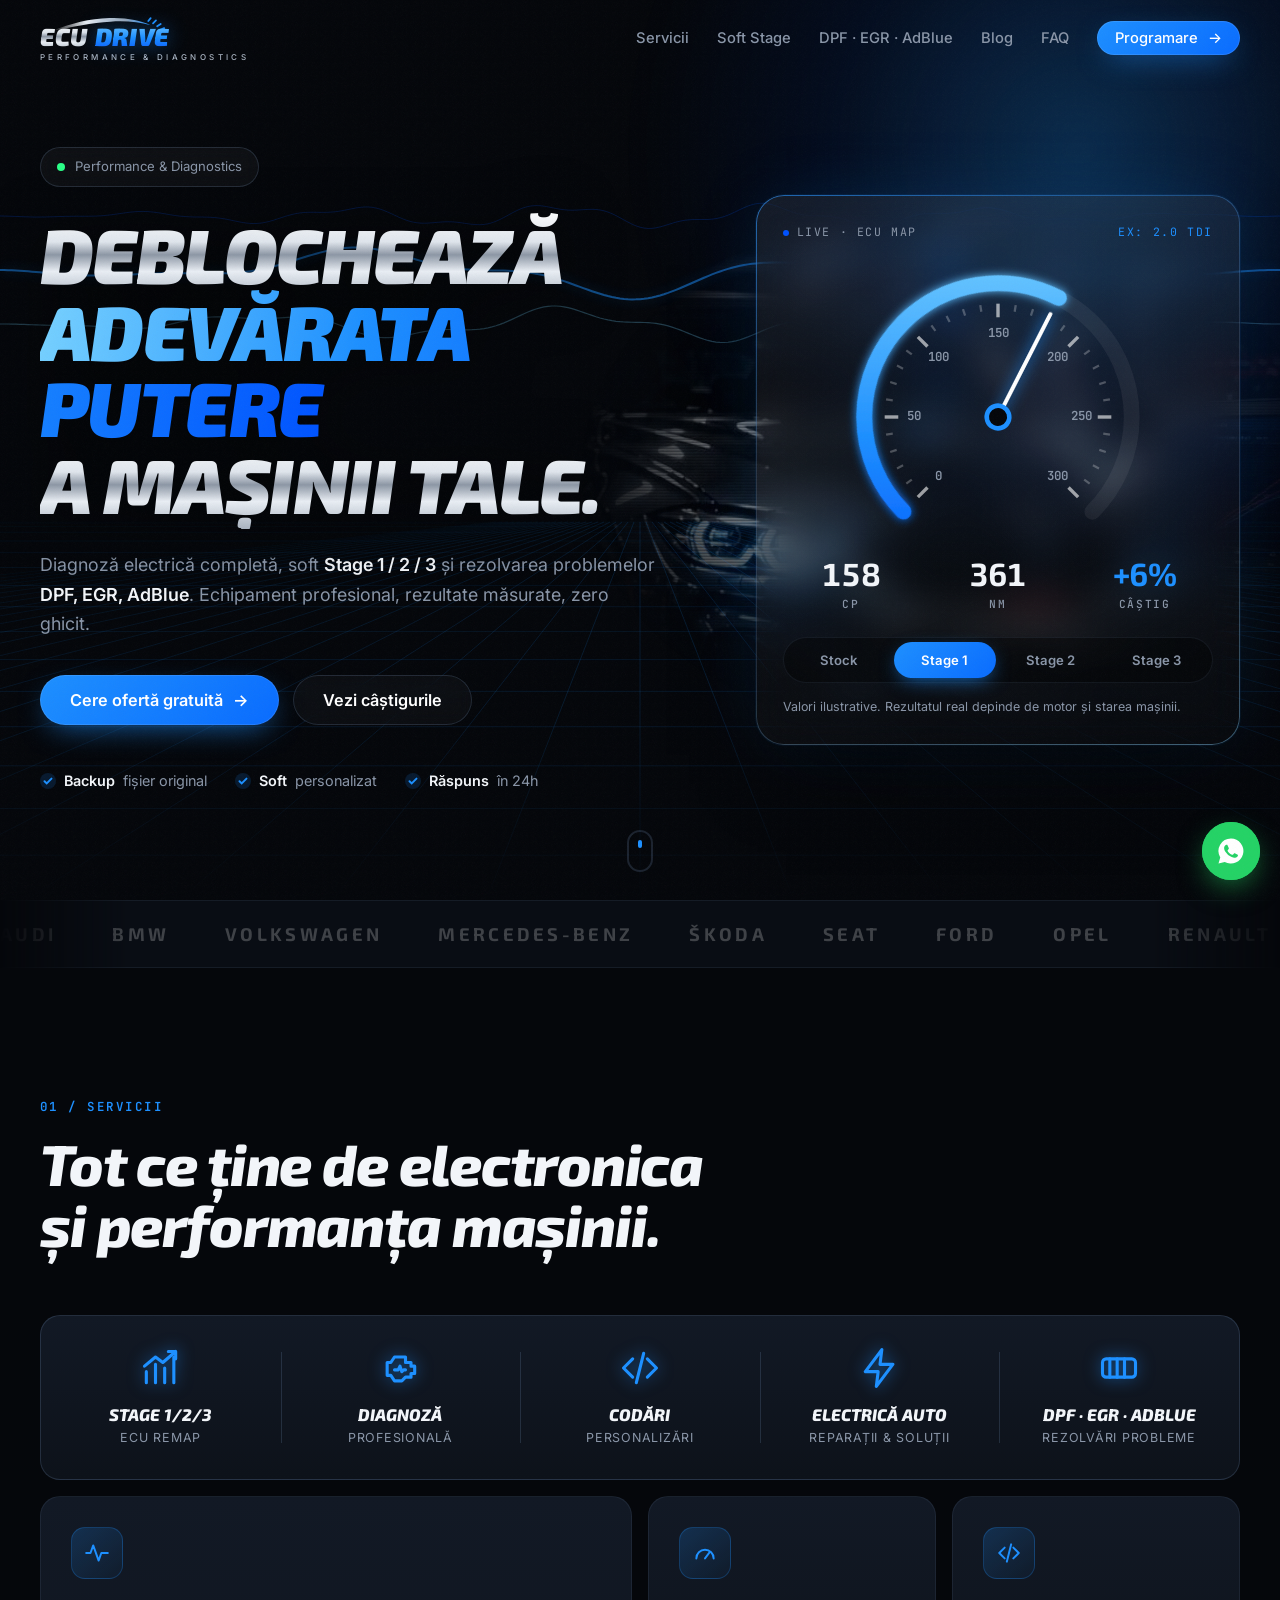
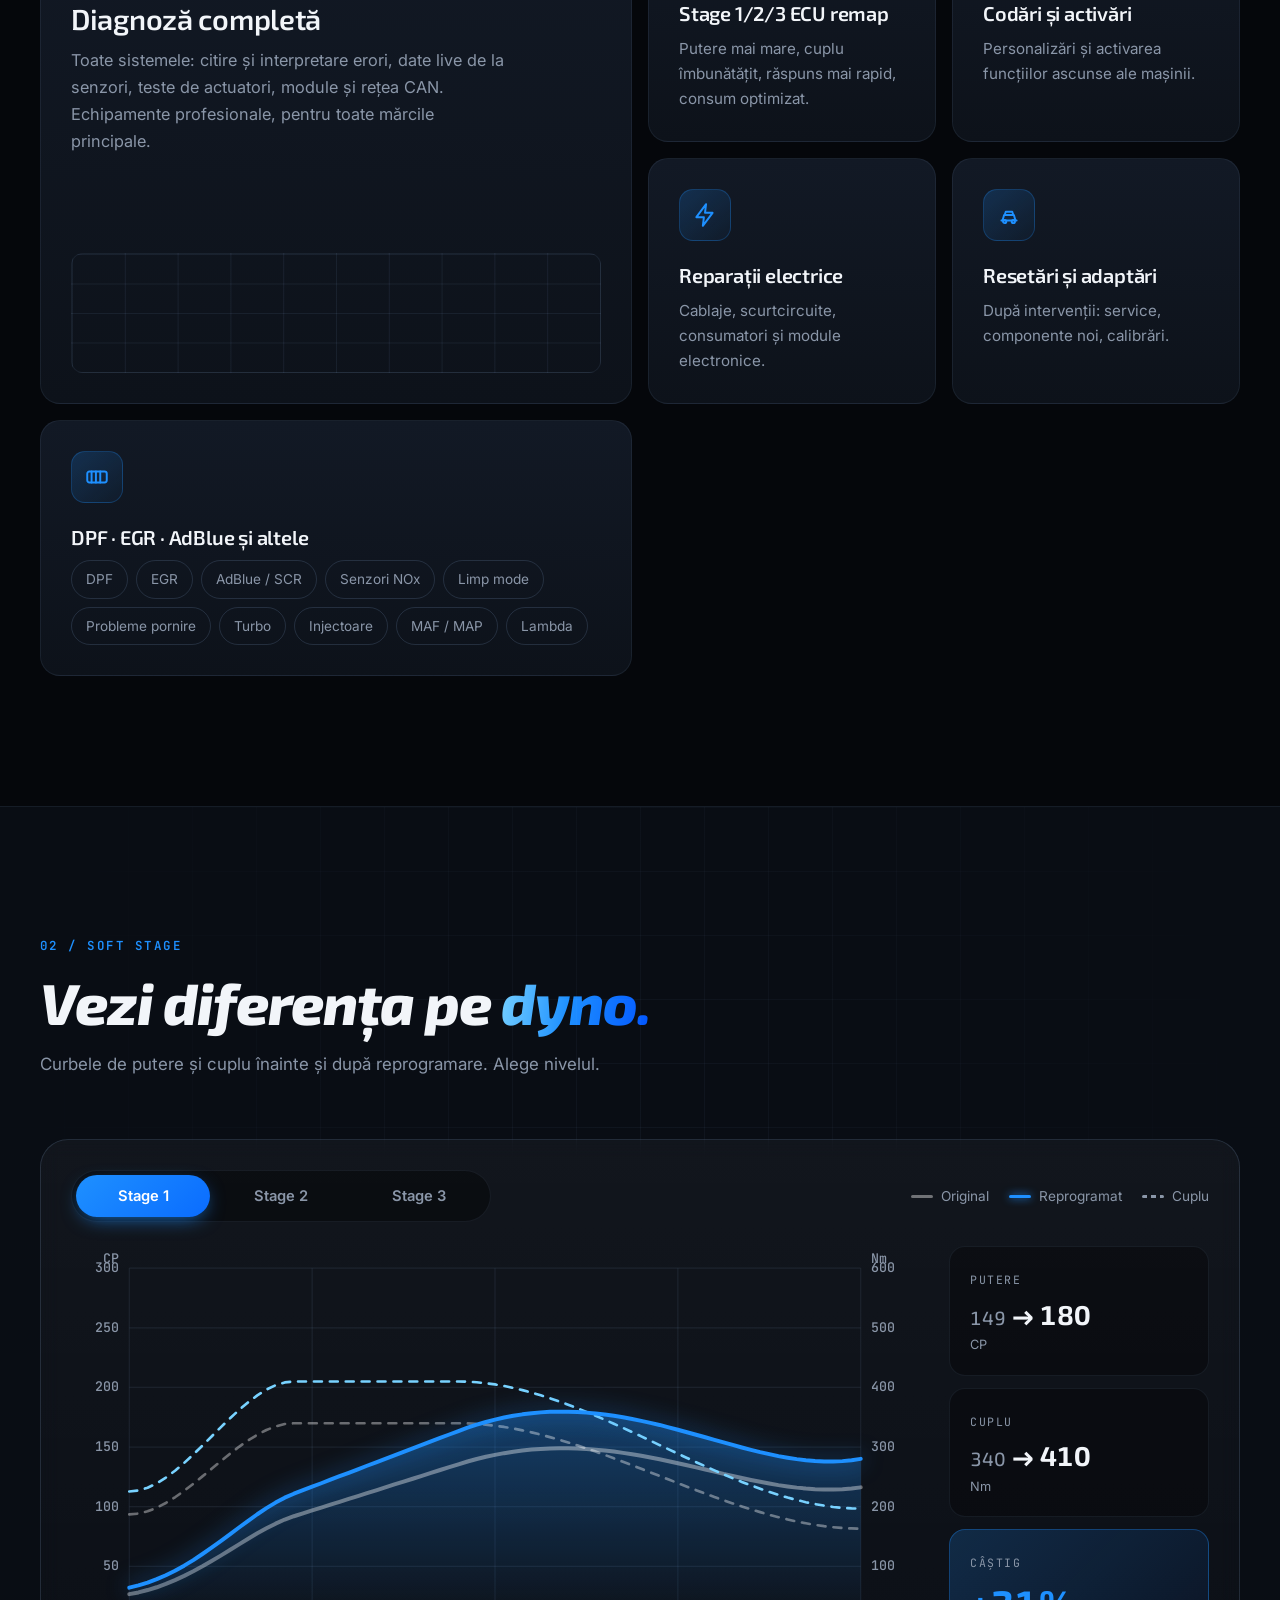
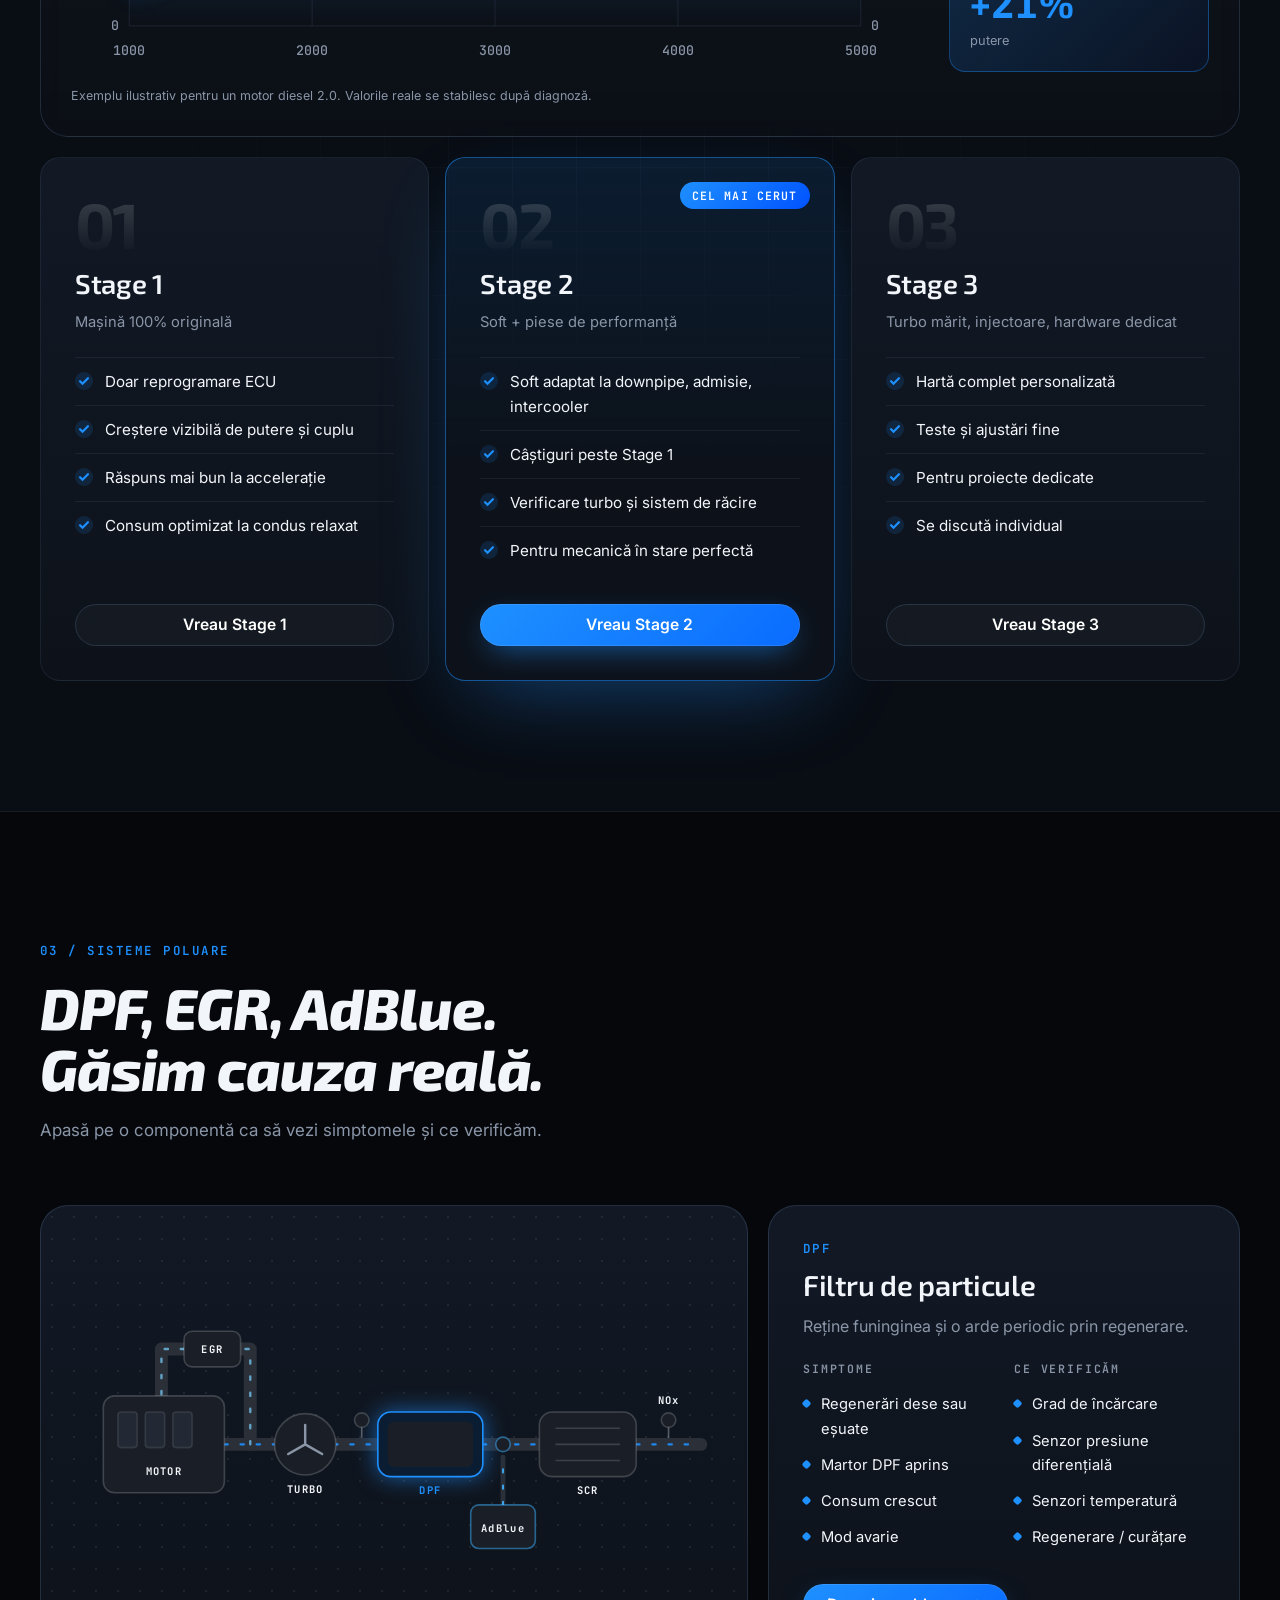
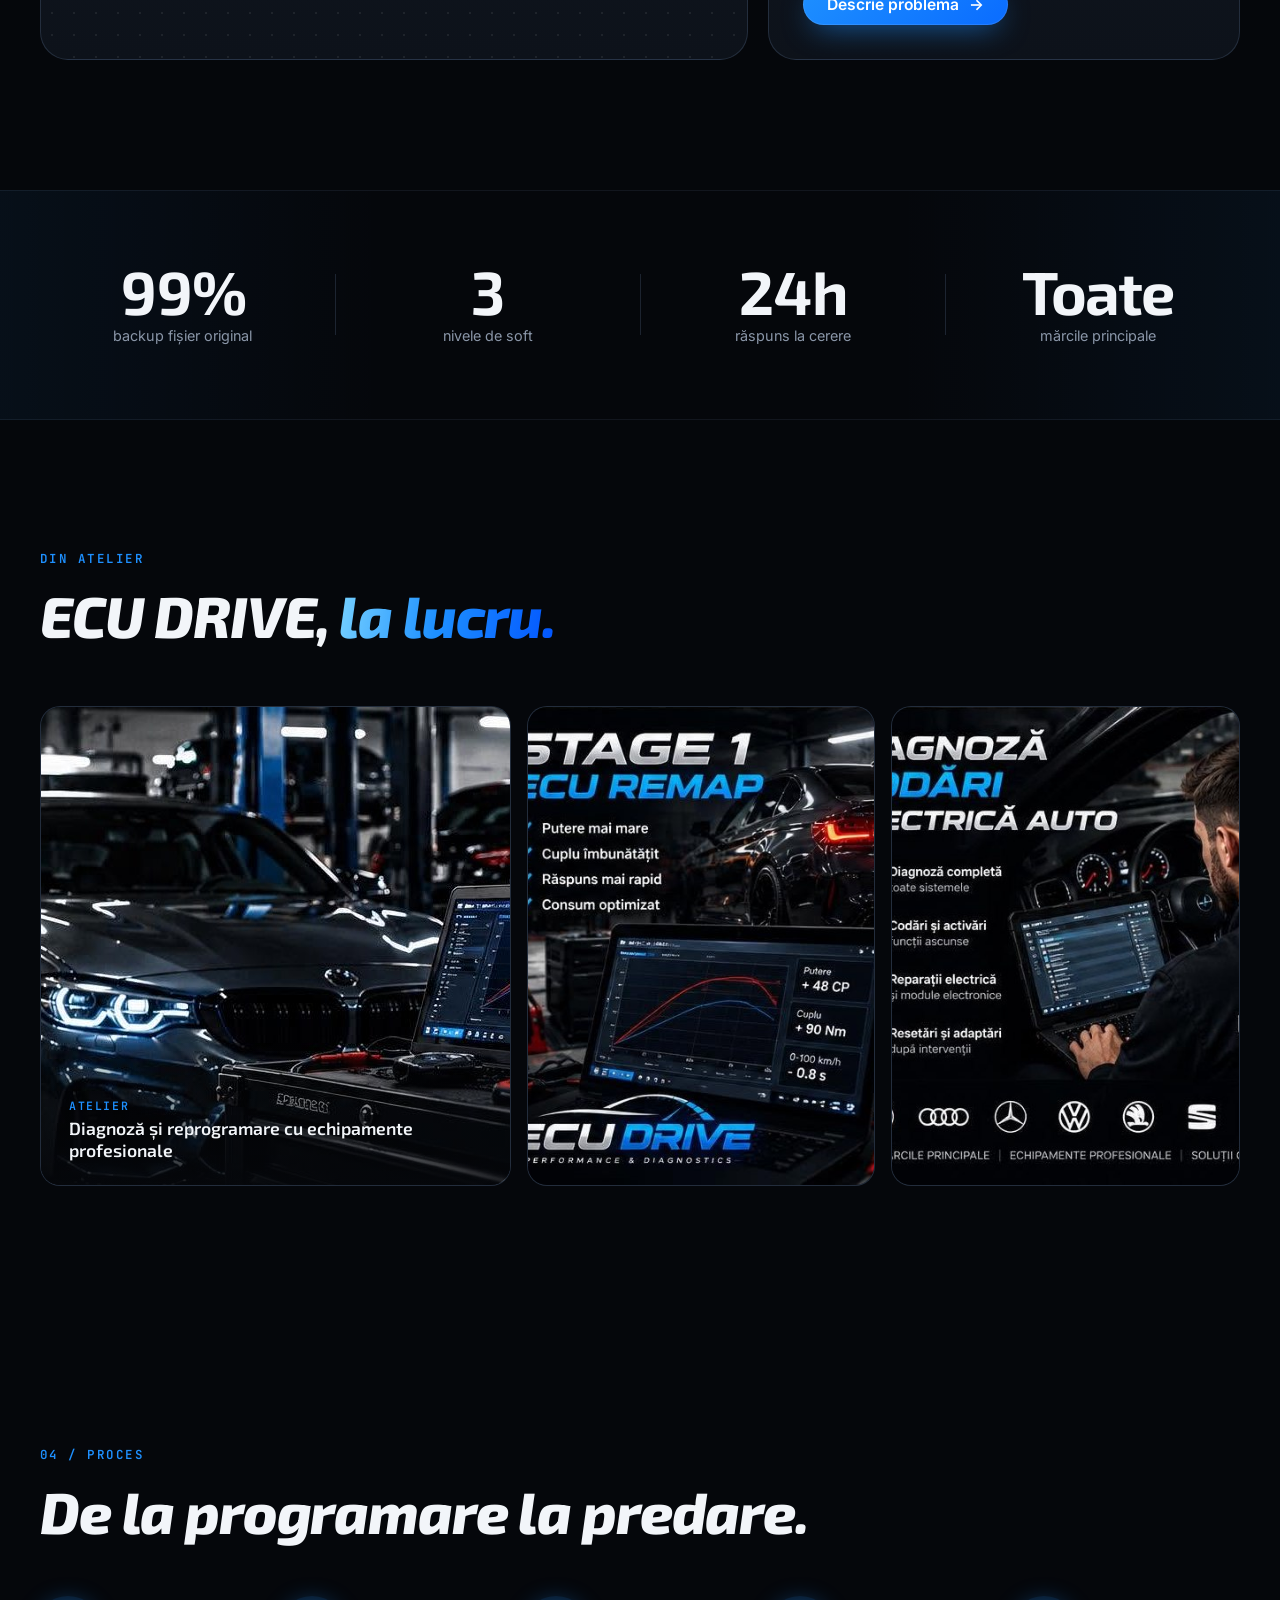
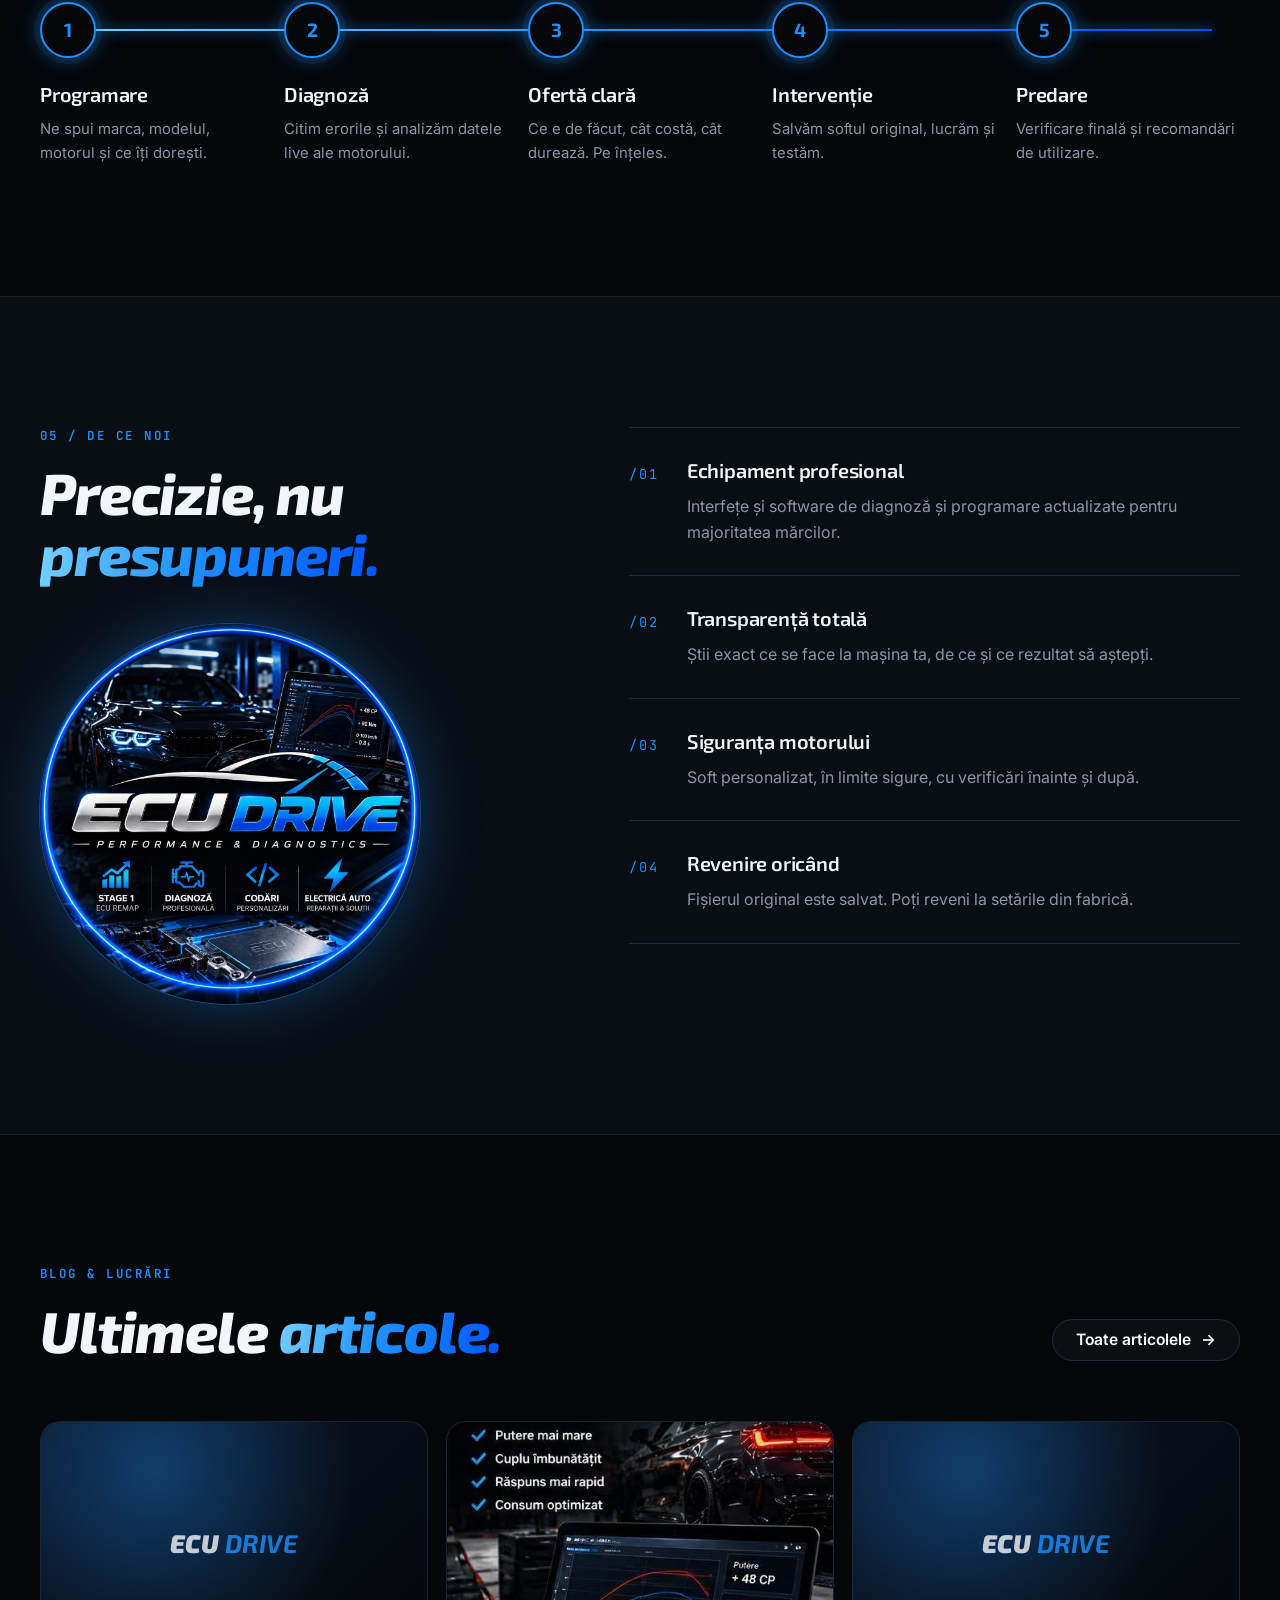
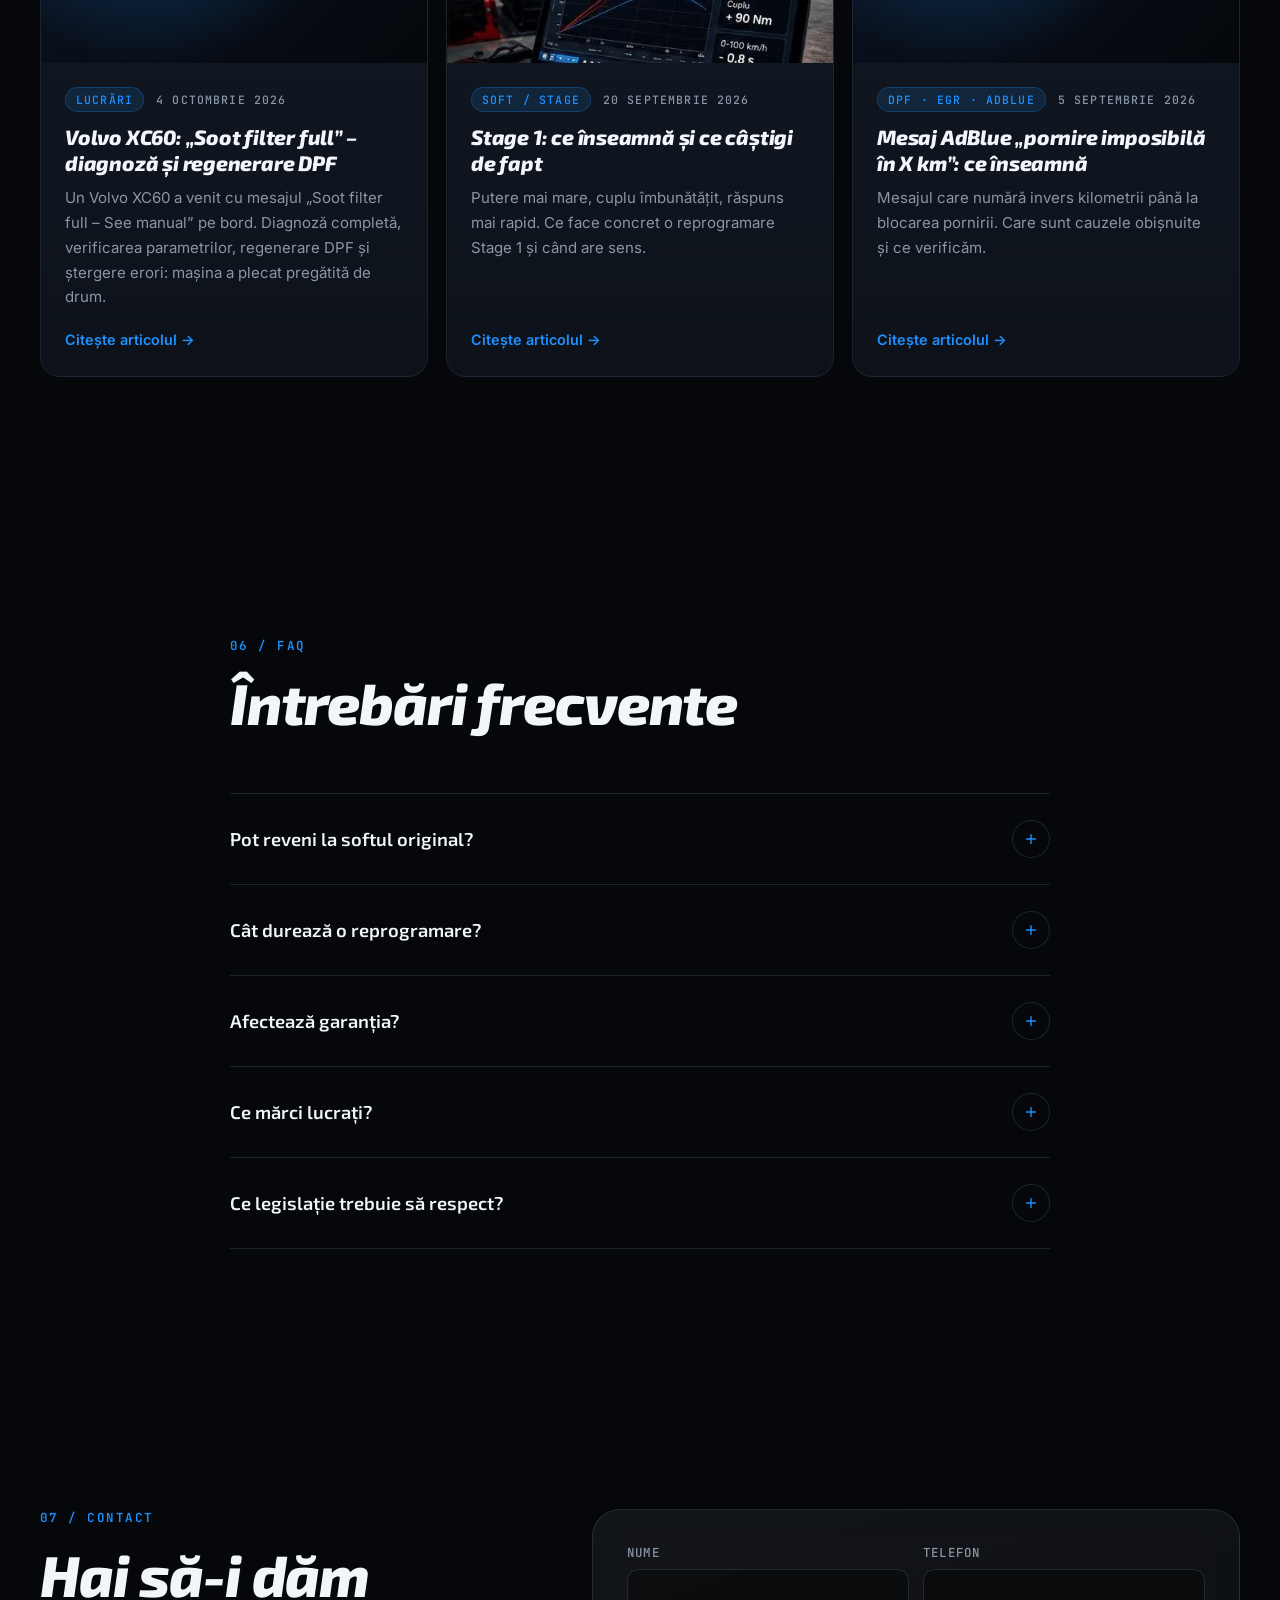
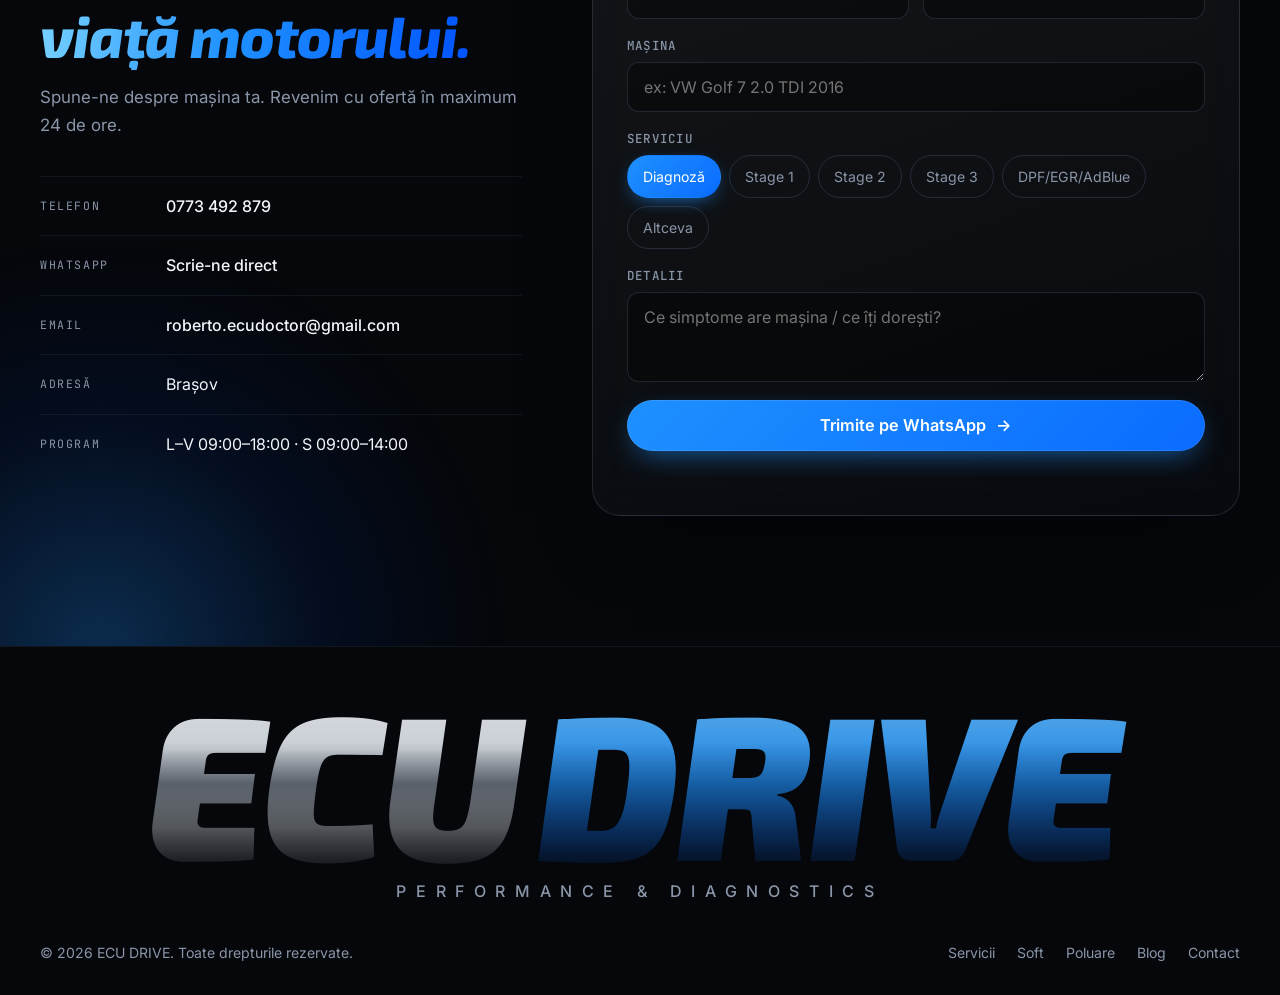
==== index.html @ 1398d2a7 "Site ECU DRIVE: prezentare, blog și panou de administrare Co-Authored-By: Claude Opus 5.5 <noreply@a" ====
<!doctype html>
<html lang="ro">
<head>
<meta charset="utf-8">
<meta name="viewport" content="width=device-width, initial-scale=1">
<title>ECU DRIVE Brașov – Diagnoză auto, Stage 1/2/3, Codări, DPF/EGR/AdBlue</title>
<meta property="og:title" content="ECU DRIVE Brașov – Performance & Diagnostics">
<meta property="og:image" content="https://ecudrive.ro/img/badge.jpg">
<meta property="og:url" content="https://ecudrive.ro/">
<link rel="canonical" href="https://ecudrive.ro/">
<meta name="description" content="ECU DRIVE Brașov: diagnoză electrică auto, reprogramare ECU Stage 1, 2, 3, codări și rezolvarea problemelor DPF, EGR, AdBlue. Tel. 0773 492 879.">
<script type="application/ld+json">{"@context":"https://schema.org","@type":"AutoRepair","name":"ECU DRIVE","description":"Performance & Diagnostics – diagnoză auto, reprogramare ECU Stage 1/2/3, codări, DPF/EGR/AdBlue","telephone":"+40773492879","email":"roberto.ecudoctor@gmail.com","address":{"@type":"PostalAddress","addressLocality":"Brașov","addressCountry":"RO"},"areaServed":"Brașov"}</script>
<meta name="theme-color" content="#05070b">
<link rel="icon" href="data:image/svg+xml,%3Csvg xmlns='http://www.w3.org/2000/svg' viewBox='0 0 64 64'%3E%3Crect width='64' height='64' rx='14' fill='%2305070b'/%3E%3Cpath d='M36 6 14 36h14l-4 22 26-34H36z' fill='%231e90ff'/%3E%3C/svg%3E">
<link rel="preconnect" href="https://fonts.googleapis.com">
<link rel="preconnect" href="https://fonts.gstatic.com" crossorigin>
<link href="https://fonts.googleapis.com/css2?family=Exo+2:ital,wght@0,700;0,800;1,800;1,900&family=Space+Grotesk:wght@500;600;700&family=Inter:wght@400;500;600&family=JetBrains+Mono:wght@500;700&display=swap" rel="stylesheet">
<link rel="stylesheet" href="style.css">
</head>
<body>

<div class="progress" id="progress"></div>

<header class="nav" id="nav">
  <div class="wrap nav__in">
    <a href="#top" class="logo" aria-label="ECU DRIVE – Performance &amp; Diagnostics, acasă">
      <svg class="logo__swoosh" viewBox="0 0 200 30" aria-hidden="true"><defs><linearGradient id="gSw" x1="0" x2="1"><stop offset="0" stop-color="#fff" stop-opacity="0"/><stop offset=".35" stop-color="#e8edf3"/><stop offset=".75" stop-color="#9aa6b5"/><stop offset="1" stop-color="#1e90ff"/></linearGradient></defs><path d="M6 27C40 14 70 6 104 5c30-1 52 4 70 12-20-5-42-8-68-6C74 13 42 19 6 27z" fill="url(#gSw)"/><g stroke="#1e90ff" stroke-width="3" stroke-linecap="round"><path d="M170 10l4-5M178 14l5-5M185 19l6-4M190 25l7-3"/></g></svg>
      <span class="logo__txt"><span class="chrome">ECU</span> <b>DRIVE</b></span>
      <span class="logo__tag">Performance &amp; Diagnostics</span>
    </a>
    <nav id="menu" class="menu">
      <a href="#servicii">Servicii</a>
      <a href="#soft">Soft Stage</a>
      <a href="#probleme">DPF · EGR · AdBlue</a>
      <a href="blog.html">Blog</a>
      <a href="#faq">FAQ</a>
      <a href="#contact" class="btn btn--sm">Programare <i>→</i></a>
    </nav>
    <button class="burger" id="burger" aria-label="Meniu" aria-expanded="false" aria-controls="menu"><span></span><span></span></button>
  </div>
</header>

<main id="top">

<!-- HERO -->
<section class="hero">
  <div class="hero__photo" aria-hidden="true"></div>
  <canvas id="bg" aria-hidden="true"></canvas>
  <div class="hero__glow" aria-hidden="true"></div>
  <div class="wrap hero__in">
    <div class="hero__copy">
      <p class="chip reveal"><span class="dot"></span> Performance &amp; Diagnostics</p>
      <h1 class="reveal"><span class="chrome">Deblochează</span><br><span class="grad">adevărata putere</span><br><span class="chrome">a mașinii tale.</span></h1>
      <p class="lead reveal">Diagnoză electrică completă, soft <b>Stage 1 / 2 / 3</b> și rezolvarea problemelor <b>DPF, EGR, AdBlue</b>. Echipament profesional, rezultate măsurate, zero ghicit.</p>
      <div class="hero__cta reveal">
        <a href="#contact" class="btn btn--lg">Cere ofertă gratuită <i>→</i></a>
        <a href="#soft" class="btn btn--ghost btn--lg">Vezi câștigurile</a>
      </div>
      <ul class="trust reveal">
        <li><b>Backup</b> fișier original</li>
        <li><b>Soft</b> personalizat</li>
        <li><b>Răspuns</b> în 24h</li>
      </ul>
    </div>

    <div class="tacho reveal" id="tacho">
      <div class="tacho__head">
        <span class="mono">LIVE · ECU MAP</span>
        <span class="mono tacho__car">EX: 2.0 TDI</span>
      </div>
      <svg viewBox="0 0 300 300" class="tacho__svg" aria-hidden="true">
        <defs>
          <linearGradient id="gArc" x1="0" y1="1" x2="1" y2="0">
            <stop offset="0" stop-color="#78d2ff"/>
            <stop offset=".55" stop-color="#1e90ff"/>
            <stop offset="1" stop-color="#0052ff"/>
          </linearGradient>
          <filter id="glow" x="-50%" y="-50%" width="200%" height="200%"><feGaussianBlur stdDeviation="4" result="b"/><feMerge><feMergeNode in="b"/><feMergeNode in="SourceGraphic"/></feMerge></filter>
        </defs>
        <g id="ticks"></g>
        <circle class="arc-track" cx="150" cy="150" r="118"/>
        <circle class="arc-val" id="arcVal" cx="150" cy="150" r="118" stroke="url(#gArc)" filter="url(#glow)"/>
        <g id="needle" class="needle">
          <line x1="150" y1="150" x2="150" y2="48"/>
          <circle cx="150" cy="150" r="10"/>
        </g>
      </svg>
      <div class="tacho__read">
        <div><strong id="rHp">150</strong><span>CP</span></div>
        <div><strong id="rNm">340</strong><span>Nm</span></div>
        <div class="gain"><strong id="rGain">+0%</strong><span>câștig</span></div>
      </div>
      <div class="seg" role="tablist" aria-label="Nivel soft">
        <button class="on" data-st="0" role="tab" aria-selected="true">Stock</button>
        <button data-st="1" role="tab" aria-selected="false">Stage 1</button>
        <button data-st="2" role="tab" aria-selected="false">Stage 2</button>
        <button data-st="3" role="tab" aria-selected="false">Stage 3</button>
      </div>
      <p class="tiny">Valori ilustrative. Rezultatul real depinde de motor și starea mașinii.</p>
    </div>
  </div>
  <a href="#servicii" class="scroll-cue" aria-label="Derulează"><span></span></a>
</section>

<!-- MARQUEE -->
<div class="marquee" aria-hidden="true">
  <div class="marquee__track">
    <span>AUDI</span><span>BMW</span><span>VOLKSWAGEN</span><span>MERCEDES-BENZ</span><span>ŠKODA</span><span>SEAT</span><span>FORD</span><span>OPEL</span><span>RENAULT</span><span>PEUGEOT</span><span>VOLVO</span><span>TOYOTA</span><span>HYUNDAI</span><span>KIA</span><span>FIAT</span><span>DACIA</span>
    <span>AUDI</span><span>BMW</span><span>VOLKSWAGEN</span><span>MERCEDES-BENZ</span><span>ŠKODA</span><span>SEAT</span><span>FORD</span><span>OPEL</span><span>RENAULT</span><span>PEUGEOT</span><span>VOLVO</span><span>TOYOTA</span><span>HYUNDAI</span><span>KIA</span><span>FIAT</span><span>DACIA</span>
  </div>
</div>

<!-- SERVICII -->
<section class="sec" id="servicii">
  <div class="wrap">
    <header class="sec__head reveal">
      <p class="kicker">01 / Servicii</p>
      <h2>Tot ce ține de electronica<br>și performanța mașinii.</h2>
    </header>
    <div class="pillars reveal">
      <a href="#soft" class="pillar"><svg viewBox="0 0 24 24"><path d="M4 20V14M9 20V10M14 20V12M19 20V6"/><path d="M3 11 9 6l4 3 7-6M16 3h4v4"/></svg><b>Stage 1/2/3</b><span>ECU remap</span></a>
      <a href="#servicii-detalii" class="pillar"><svg viewBox="0 0 24 24"><path d="M5 9h2l2-3h6v3h3v2h2v4h-2v2h-3l-2 2H9l-2-3H5z"/><path d="M9 13h2l1-2 1 3 1-1h1"/></svg><b>Diagnoză</b><span>Profesională</span></a>
      <a href="#servicii-detalii" class="pillar"><svg viewBox="0 0 24 24"><path d="m8 7-5 5 5 5M16 7l5 5-5 5M14 4l-4 16"/></svg><b>Codări</b><span>Personalizări</span></a>
      <a href="#servicii-detalii" class="pillar"><svg viewBox="0 0 24 24"><path d="M13 2 4 14h7l-1 8 9-12h-7z"/></svg><b>Electrică auto</b><span>Reparații &amp; soluții</span></a>
      <a href="#probleme" class="pillar"><svg viewBox="0 0 24 24"><rect x="3" y="7" width="18" height="10" rx="2"/><path d="M7 7v10M11 7v10M15 7v10"/></svg><b>DPF · EGR · AdBlue</b><span>Rezolvări probleme</span></a>
    </div>
    <div class="bento" id="servicii-detalii">
      <article class="tile tile--xl spot reveal">
        <div class="ico"><svg viewBox="0 0 24 24"><path d="M2 12h4l2.5-7 5 14 2.5-7h6"/></svg></div>
        <h3>Diagnoză completă</h3>
        <p>Toate sistemele: citire și interpretare erori, date live de la senzori, teste de actuatori, module și rețea CAN. Echipamente profesionale, pentru toate mărcile principale.</p>
        <div class="scope" aria-hidden="true"><svg viewBox="0 0 400 80" preserveAspectRatio="none"><path class="scope__line" d="M0 40 L60 40 L75 12 L90 68 L105 40 L170 40 L185 20 L200 60 L215 40 L280 40 L295 8 L310 72 L325 40 L400 40"/></svg></div>
      </article>
      <article class="tile spot reveal">
        <div class="ico"><svg viewBox="0 0 24 24"><path d="M4 17a8 8 0 1 1 16 0"/><path d="m12 17 4.5-6"/></svg></div>
        <h3>Stage 1/2/3 ECU remap</h3>
        <p>Putere mai mare, cuplu îmbunătățit, răspuns mai rapid, consum optimizat.</p>
      </article>
      <article class="tile spot reveal">
        <div class="ico"><svg viewBox="0 0 24 24"><path d="m8 7-5 5 5 5M16 7l5 5-5 5M14 4l-4 16"/></svg></div>
        <h3>Codări și activări</h3>
        <p>Personalizări și activarea funcțiilor ascunse ale mașinii.</p>
      </article>
      <article class="tile spot reveal">
        <div class="ico"><svg viewBox="0 0 24 24"><path d="M13 2 4 14h7l-1 8 9-12h-7z"/></svg></div>
        <h3>Reparații electrice</h3>
        <p>Cablaje, scurtcircuite, consumatori și module electronice.</p>
      </article>
      <article class="tile spot reveal">
        <div class="ico"><svg viewBox="0 0 24 24"><path d="M5 17h14M6 17l1.5-5h9L18 17M8 12l1-3h6l1 3"/><circle cx="8" cy="18" r="1.5"/><circle cx="16" cy="18" r="1.5"/></svg></div>
        <h3>Resetări și adaptări</h3>
        <p>După intervenții: service, componente noi, calibrări.</p>
      </article>
      <article class="tile tile--wide spot reveal">
        <div class="ico"><svg viewBox="0 0 24 24"><rect x="3" y="7" width="18" height="10" rx="2"/><path d="M7 7v10M11 7v10M15 7v10"/></svg></div>
        <h3>DPF · EGR · AdBlue și altele</h3>
        <div class="pills">
          <span>DPF</span><span>EGR</span><span>AdBlue / SCR</span><span>Senzori NOx</span><span>Limp mode</span><span>Probleme pornire</span><span>Turbo</span><span>Injectoare</span><span>MAF / MAP</span><span>Lambda</span>
        </div>
      </article>
    </div>
  </div>
</section>

<!-- SOFT / DYNO -->
<section class="sec sec--dark" id="soft">
  <div class="grid-bg" aria-hidden="true"></div>
  <div class="wrap">
    <header class="sec__head reveal">
      <p class="kicker">02 / Soft Stage</p>
      <h2>Vezi diferența pe <span class="grad">dyno.</span></h2>
      <p class="sub">Curbele de putere și cuplu înainte și după reprogramare. Alege nivelul.</p>
    </header>

    <div class="dyno reveal">
      <div class="dyno__top">
        <div class="seg seg--big" id="dynoSeg" role="tablist" aria-label="Nivel soft dyno">
          <button data-st="1" class="on" role="tab" aria-selected="true">Stage 1</button>
          <button data-st="2" role="tab" aria-selected="false">Stage 2</button>
          <button data-st="3" role="tab" aria-selected="false">Stage 3</button>
        </div>
        <div class="legend">
          <span><i class="lg lg--stock"></i>Original</span>
          <span><i class="lg lg--tuned"></i>Reprogramat</span>
          <span><i class="lg lg--dash"></i>Cuplu</span>
        </div>
      </div>
      <div class="dyno__body">
        <svg viewBox="0 0 640 320" class="dyno__svg" id="dynoSvg" role="img" aria-label="Grafic putere și cuplu">
          <defs>
            <linearGradient id="gFill" x1="0" y1="0" x2="0" y2="1">
              <stop offset="0" stop-color="#1e90ff" stop-opacity=".35"/>
              <stop offset="1" stop-color="#1e90ff" stop-opacity="0"/>
            </linearGradient>
          </defs>
          <g id="dGrid"></g>
          <path id="dFill" fill="url(#gFill)"/>
          <path id="dStockP" class="c-stock"/>
          <path id="dStockT" class="c-stock dash"/>
          <path id="dTunedT" class="c-tuned dash"/>
          <path id="dTunedP" class="c-tuned"/>
        </svg>
        <div class="dyno__stats">
          <div class="ds"><span class="mono">PUTERE</span><strong><em id="dHp0">151</em> → <b id="dHp1">0</b></strong><small>CP</small></div>
          <div class="ds"><span class="mono">CUPLU</span><strong><em id="dNm0">340</em> → <b id="dNm1">0</b></strong><small>Nm</small></div>
          <div class="ds ds--acc"><span class="mono">CÂȘTIG</span><strong id="dGain">+0%</strong><small>putere</small></div>
        </div>
      </div>
      <p class="tiny">Exemplu ilustrativ pentru un motor diesel 2.0. Valorile reale se stabilesc după diagnoză.</p>
    </div>

    <div class="plans">
      <article class="plan spot reveal">
        <div class="plan__n">01</div>
        <h3>Stage 1</h3>
        <p class="meta">Mașină 100% originală</p>
        <ul>
          <li>Doar reprogramare ECU</li>
          <li>Creștere vizibilă de putere și cuplu</li>
          <li>Răspuns mai bun la accelerație</li>
          <li>Consum optimizat la condus relaxat</li>
        </ul>
        <a href="#contact" class="btn btn--ghost" data-service="Stage 1">Vreau Stage 1</a>
      </article>
      <article class="plan plan--hot spot reveal">
        <span class="badge">Cel mai cerut</span>
        <div class="plan__n">02</div>
        <h3>Stage 2</h3>
        <p class="meta">Soft + piese de performanță</p>
        <ul>
          <li>Soft adaptat la downpipe, admisie, intercooler</li>
          <li>Câștiguri peste Stage 1</li>
          <li>Verificare turbo și sistem de răcire</li>
          <li>Pentru mecanică în stare perfectă</li>
        </ul>
        <a href="#contact" class="btn" data-service="Stage 2">Vreau Stage 2</a>
      </article>
      <article class="plan spot reveal">
        <div class="plan__n">03</div>
        <h3>Stage 3</h3>
        <p class="meta">Turbo mărit, injectoare, hardware dedicat</p>
        <ul>
          <li>Hartă complet personalizată</li>
          <li>Teste și ajustări fine</li>
          <li>Pentru proiecte dedicate</li>
          <li>Se discută individual</li>
        </ul>
        <a href="#contact" class="btn btn--ghost" data-service="Stage 3">Vreau Stage 3</a>
      </article>
    </div>
  </div>
</section>

<!-- SCHEMA DPF/EGR/ADBLUE -->
<section class="sec" id="probleme">
  <div class="wrap">
    <header class="sec__head reveal">
      <p class="kicker">03 / Sisteme poluare</p>
      <h2>DPF, EGR, AdBlue.<br>Găsim cauza reală.</h2>
      <p class="sub">Apasă pe o componentă ca să vezi simptomele și ce verificăm.</p>
    </header>

    <div class="sys reveal">
      <div class="sys__map">
        <svg viewBox="0 0 800 330" id="schema" role="group" aria-label="Schema sistemului de evacuare">
          <defs>
            <pattern id="hatch" width="8" height="8" patternUnits="userSpaceOnUse" patternTransform="rotate(45)"><line x1="0" y1="0" x2="0" y2="8" stroke="#1e90ff" stroke-opacity=".35" stroke-width="3"/></pattern>
          </defs>
          <!-- conducte -->
          <path class="pipe" d="M190 180 H254 M326 180 H380 M510 180 H580 M700 180 H780"/>
          <path class="pipe" d="M222 180 V62 H210 M140 62 H112 V120"/>
          <path class="pipe pipe--thin" d="M535 255 V196"/>
          <!-- flux -->
          <path class="flow" d="M190 180 H254 M326 180 H380 M510 180 H580 M700 180 H780"/>
          <path class="flow flow--egr" d="M222 180 V62 H112 V120"/>
          <path class="flow flow--blue" d="M535 255 V196"/>

          <g class="node" data-k="motor" tabindex="0" role="button" aria-label="Motor">
            <rect x="40" y="120" width="150" height="120" rx="14"/>
            <g class="cyl"><rect x="58" y="140" width="24" height="44" rx="4"/><rect x="92" y="140" width="24" height="44" rx="4"/><rect x="126" y="140" width="24" height="44" rx="4"/><rect x="160" y="140" width="14" height="44" rx="4" opacity=".0"/></g>
            <text x="115" y="218">MOTOR</text>
          </g>
          <g class="node" data-k="egr" tabindex="0" role="button" aria-label="Supapa EGR">
            <rect x="140" y="40" width="70" height="44" rx="10"/>
            <text x="175" y="67">EGR</text>
          </g>
          <g class="node" data-k="turbo" tabindex="0" role="button" aria-label="Turbo">
            <circle cx="290" cy="180" r="38"/>
            <path class="fan" d="M290 180 l0 -24 M290 180 l21 12 M290 180 l-21 12"/>
            <text x="290" y="240">TURBO</text>
          </g>
          <g class="node" data-k="dpf" tabindex="0" role="button" aria-label="Filtru DPF">
            <rect x="380" y="140" width="130" height="80" rx="16"/>
            <rect x="392" y="152" width="106" height="56" rx="8" fill="url(#hatch)" class="nofill"/>
            <text x="445" y="242">DPF</text>
          </g>
          <g class="node" data-k="adblue" tabindex="0" role="button" aria-label="Sistem AdBlue">
            <rect x="495" y="255" width="80" height="54" rx="10" class="blue"/>
            <text x="535" y="288">AdBlue</text>
            <circle cx="535" cy="180" r="9" class="blue"/>
          </g>
          <g class="node" data-k="scr" tabindex="0" role="button" aria-label="Catalizator SCR">
            <rect x="580" y="140" width="120" height="80" rx="16"/>
            <path class="nofill honey" d="M600 160h80M600 180h80M600 200h80"/>
            <text x="640" y="242">SCR</text>
          </g>
          <g class="node" data-k="nox" tabindex="0" role="button" aria-label="Senzori NOx">
            <circle cx="360" cy="150" r="9"/><line x1="360" y1="159" x2="360" y2="172" class="stem"/>
            <circle cx="740" cy="150" r="9"/><line x1="740" y1="159" x2="740" y2="172" class="stem"/>
            <text x="740" y="130">NOx</text>
          </g>
        </svg>
      </div>
      <aside class="sys__panel" id="panel" aria-live="polite">
        <p class="mono kicker" id="pTag">DPF</p>
        <h3 id="pTitle">Filtru de particule</h3>
        <p id="pDesc"></p>
        <div class="pcols">
          <div><h4>Simptome</h4><ul id="pSym"></ul></div>
          <div><h4>Ce verificăm</h4><ul id="pFix"></ul></div>
        </div>
        <a href="#contact" class="btn" data-service="Problemă DPF/EGR/AdBlue">Descrie problema <i>→</i></a>
      </aside>
    </div>
  </div>
</section>

<!-- STATS -->
<section class="band">
  <div class="wrap band__in">
    <div class="stat reveal"><strong data-count="100" data-suf="%">0</strong><span>backup fișier original</span></div>
    <div class="stat reveal"><strong data-count="3">0</strong><span>nivele de soft</span></div>
    <div class="stat reveal"><strong data-count="24" data-suf="h">0</strong><span>răspuns la cerere</span></div>
    <div class="stat reveal"><strong>Toate</strong><span>mărcile principale</span></div>
  </div>
</section>

<!-- GALERIE -->
<section class="sec" id="atelier">
  <div class="wrap">
    <header class="sec__head reveal">
      <p class="kicker">Din atelier</p>
      <h2>ECU DRIVE, <span class="grad">la lucru.</span></h2>
    </header>
    <div class="gallery">
      <figure class="shot shot--wide reveal">
        <img src="img/car.jpg" alt="Mașină în atelierul ECU DRIVE, cu laptop de diagnoză și grafic dyno" loading="lazy">
        <figcaption><span class="mono">ATELIER</span>Diagnoză și reprogramare cu echipamente profesionale</figcaption>
      </figure>
      <figure class="shot reveal">
        <img src="img/stage1.jpg" alt="Stage 1 ECU remap: putere mai mare, cuplu îmbunătățit, răspuns mai rapid, consum optimizat" loading="lazy">
      </figure>
      <figure class="shot reveal">
        <img src="img/diagnoza.jpg" alt="Diagnoză, codări și electrică auto pentru toate mărcile principale" loading="lazy">
      </figure>
    </div>
  </div>
</section>

<!-- PROCES -->
<section class="sec" id="proces">
  <div class="wrap">
    <header class="sec__head reveal">
      <p class="kicker">04 / Proces</p>
      <h2>De la programare la predare.</h2>
    </header>
    <ol class="timeline" id="timeline">
      <li class="reveal"><span class="tl__n">1</span><h3>Programare</h3><p>Ne spui marca, modelul, motorul și ce îți dorești.</p></li>
      <li class="reveal"><span class="tl__n">2</span><h3>Diagnoză</h3><p>Citim erorile și analizăm datele live ale motorului.</p></li>
      <li class="reveal"><span class="tl__n">3</span><h3>Ofertă clară</h3><p>Ce e de făcut, cât costă, cât durează. Pe înțeles.</p></li>
      <li class="reveal"><span class="tl__n">4</span><h3>Intervenție</h3><p>Salvăm softul original, lucrăm și testăm.</p></li>
      <li class="reveal"><span class="tl__n">5</span><h3>Predare</h3><p>Verificare finală și recomandări de utilizare.</p></li>
    </ol>
  </div>
</section>

<!-- WHY -->
<section class="sec sec--dark">
  <div class="wrap why">
    <div class="reveal">
      <p class="kicker">05 / De ce noi</p>
      <h2>Precizie, nu<br><span class="grad">presupuneri.</span></h2>
      <div class="badge-img"><img src="img/badge.jpg" alt="ECU DRIVE – Performance &amp; Diagnostics: Stage 1, diagnoză, codări, electrică auto" loading="lazy"></div>
    </div>
    <div class="why__list">
      <div class="why__it reveal"><span class="mono">/01</span><div><h3>Echipament profesional</h3><p>Interfețe și software de diagnoză și programare actualizate pentru majoritatea mărcilor.</p></div></div>
      <div class="why__it reveal"><span class="mono">/02</span><div><h3>Transparență totală</h3><p>Știi exact ce se face la mașina ta, de ce și ce rezultat să aștepți.</p></div></div>
      <div class="why__it reveal"><span class="mono">/03</span><div><h3>Siguranța motorului</h3><p>Soft personalizat, în limite sigure, cu verificări înainte și după.</p></div></div>
      <div class="why__it reveal"><span class="mono">/04</span><div><h3>Revenire oricând</h3><p>Fișierul original este salvat. Poți reveni la setările din fabrică.</p></div></div>
    </div>
  </div>
</section>

<!-- BLOG -->
<section class="sec" id="blog">
  <div class="wrap">
    <header class="sec__head reveal" style="display:flex;justify-content:space-between;align-items:end;gap:20px;flex-wrap:wrap">
      <div>
        <p class="kicker">Blog &amp; lucrări</p>
        <h2>Ultimele <span class="grad">articole.</span></h2>
      </div>
      <a href="blog.html" class="btn btn--ghost">Toate articolele <i>→</i></a>
    </header>
    <div class="posts" id="latestPosts"></div>
  </div>
</section>

<!-- FAQ -->
<section class="sec" id="faq">
  <div class="wrap narrow">
    <header class="sec__head reveal">
      <p class="kicker">06 / FAQ</p>
      <h2>Întrebări frecvente</h2>
    </header>
    <div class="acc reveal">
      <details><summary>Pot reveni la softul original?</summary><p>Da. Salvăm întotdeauna fișierul original înainte de orice modificare.</p></details>
      <details><summary>Cât durează o reprogramare?</summary><p>De regulă între 1 și 3 ore, în funcție de vehicul și de nivelul ales.</p></details>
      <details><summary>Afectează garanția?</summary><p>Modificările de soft pot influența garanția oferită de producător sau dealer. Te informăm înainte de intervenție.</p></details>
      <details><summary>Ce mărci lucrați?</summary><p>Majoritatea mărcilor auto moderne. Trimite-ne datele mașinii și îți confirmăm compatibilitatea.</p></details>
      <details><summary>Ce legislație trebuie să respect?</summary><p>Intervențiile asupra sistemelor de poluare sunt reglementate. Verifică normele aplicabile pentru utilizarea mașinii pe drumurile publice; te sfătuim la programare.</p></details>
    </div>
  </div>
</section>

<!-- CONTACT -->
<section class="sec sec--contact" id="contact">
  <div class="hero__glow hero__glow--b" aria-hidden="true"></div>
  <div class="wrap contact">
    <div class="reveal">
      <p class="kicker">07 / Contact</p>
      <h2>Hai să-i dăm<br><span class="grad">viață motorului.</span></h2>
      <p class="sub">Spune-ne despre mașina ta. Revenim cu ofertă în maximum 24 de ore.</p>
      <ul class="clist">
        <li><span class="mono">TELEFON</span><a href="tel:+40773492879">0773 492 879</a></li>
        <li><span class="mono">WHATSAPP</span><a href="https://wa.me/40773492879" target="_blank" rel="noopener">Scrie-ne direct</a></li>
        <li><span class="mono">EMAIL</span><a href="mailto:roberto.ecudoctor@gmail.com">roberto.ecudoctor@gmail.com</a></li>
        <li><span class="mono">ADRESĂ</span><span>Brașov</span></li>
        <li><span class="mono">PROGRAM</span><span>L–V 09:00–18:00 · S 09:00–14:00</span></li>
      </ul>
    </div>
    <form id="form" class="form reveal" novalidate>
      <div class="row2">
        <label>Nume<input name="nume" required autocomplete="name"></label>
        <label>Telefon<input name="tel" type="tel" required autocomplete="tel"></label>
      </div>
      <label>Mașina<input name="masina" required placeholder="ex: VW Golf 7 2.0 TDI 2016"></label>
      <fieldset class="opts">
        <legend>Serviciu</legend>
        <label><input type="radio" name="serviciu" value="Diagnoză electrică" checked><span>Diagnoză</span></label>
        <label><input type="radio" name="serviciu" value="Stage 1"><span>Stage 1</span></label>
        <label><input type="radio" name="serviciu" value="Stage 2"><span>Stage 2</span></label>
        <label><input type="radio" name="serviciu" value="Stage 3"><span>Stage 3</span></label>
        <label><input type="radio" name="serviciu" value="Problemă DPF/EGR/AdBlue"><span>DPF/EGR/AdBlue</span></label>
        <label><input type="radio" name="serviciu" value="Altceva"><span>Altceva</span></label>
      </fieldset>
      <label>Detalii<textarea name="detalii" rows="3" placeholder="Ce simptome are mașina / ce îți dorești?"></textarea></label>
      <button class="btn btn--lg btn--full" type="submit">Trimite pe WhatsApp <i>→</i></button>
      <p class="tiny" id="msg" role="status"></p>
    </form>
  </div>
</section>
</main>

<footer class="foot">
  <div class="wrap">
    <div class="foot__word" aria-hidden="true"><span class="chrome">ECU</span><b>DRIVE</b></div>
    <p class="foot__tag" aria-hidden="true">Performance &amp; Diagnostics</p>
    <div class="foot__in">
      <span>© <span id="yr"></span> ECU DRIVE. Toate drepturile rezervate.</span>
      <nav><a href="#servicii">Servicii</a><a href="#soft">Soft</a><a href="#probleme">Poluare</a><a href="blog.html">Blog</a><a href="#contact">Contact</a></nav>
    </div>
  </div>
</footer>

<a class="fab" href="https://wa.me/40773492879" target="_blank" rel="noopener" aria-label="Scrie-ne pe WhatsApp">
  <svg viewBox="0 0 24 24" aria-hidden="true"><path d="M12 2a10 10 0 0 0-8.6 15.1L2 22l5-1.3A10 10 0 1 0 12 2zm5.3 14.1c-.2.6-1.3 1.2-1.8 1.2s-1 .3-3.4-.7a11.6 11.6 0 0 1-4.6-4.1c-.4-.5-1-1.6-1-2.9s.7-2 1-2.3a1 1 0 0 1 .7-.3h.5c.2 0 .4 0 .6.5l.9 2.1c.1.2.1.4 0 .6l-.4.6-.4.5c-.1.1-.3.3-.1.6a8 8 0 0 0 1.5 1.8 7 7 0 0 0 2.1 1.3c.3.1.5.1.6-.1l.9-1c.2-.3.4-.2.6-.1l2 1c.3.1.5.2.5.3.1.2.1.7-.2 1z"/></svg>
</a>

<script src="script.js"></script>
<script src="blog.js"></script>
</body>
</html>
---- style.css ----
:root{
  --bg:#05070b; --bg2:#090d14; --card:#0d121a; --card2:#121925; --line:rgba(160,200,255,.08); --line2:rgba(160,200,255,.15);
  --text:#f2f5f9; --mute:#8a96a8; --acc:#1e90ff; --acc2:#78d2ff; --hot:#0052ff; --blue:#3db2ff;
  --r:20px; --ease:cubic-bezier(.2,.8,.2,1);
  --fh:"Exo 2","Space Grotesk",system-ui,sans-serif; --fb:"Inter",system-ui,sans-serif; --fm:"JetBrains Mono",ui-monospace,monospace;
}
*{box-sizing:border-box;margin:0;padding:0}
html{scroll-behavior:smooth;scroll-padding-top:80px}
body{background:var(--bg);color:var(--text);font:16px/1.65 var(--fb);-webkit-font-smoothing:antialiased;overflow-x:hidden}
body::after{content:"";position:fixed;inset:0;pointer-events:none;z-index:100;opacity:.035;background-image:url("data:image/svg+xml,%3Csvg xmlns='http://www.w3.org/2000/svg' width='160' height='160'%3E%3Cfilter id='n'%3E%3CfeTurbulence baseFrequency='.9' numOctaves='3'/%3E%3C/filter%3E%3Crect width='100%25' height='100%25' filter='url(%23n)'/%3E%3C/svg%3E")}
::selection{background:var(--acc);color:#fff}
a{color:inherit}
.wrap{width:min(1200px,100% - 32px);margin-inline:auto}
.narrow{width:min(820px,100% - 32px)}
.mono{font-family:var(--fm);font-size:.72rem;letter-spacing:.14em;color:var(--mute)}
.grad{background:linear-gradient(100deg,var(--acc2),var(--acc) 45%,var(--hot));-webkit-background-clip:text;background-clip:text;color:transparent;padding-right:.08em}
.chrome{background:linear-gradient(180deg,#ffffff 0%,#dfe5ec 38%,#8d97a5 52%,#e9eef4 70%,#a9b3c0 100%);-webkit-background-clip:text;background-clip:text;color:transparent;padding-right:.08em}
.tiny{font-size:.78rem;color:var(--mute);margin-top:14px}

/* progress + nav */
.progress{position:fixed;top:0;left:0;height:2px;width:0;background:linear-gradient(90deg,var(--acc2),var(--acc),var(--hot));z-index:60;box-shadow:0 0 12px var(--acc)}
.nav{position:fixed;top:0;left:0;right:0;z-index:50;transition:background .3s,border-color .3s,backdrop-filter .3s;border-bottom:1px solid transparent}
.nav.scrolled{background:rgba(5,7,11,.72);backdrop-filter:blur(16px) saturate(1.4);border-color:var(--line)}
.nav__in{display:flex;align-items:center;justify-content:space-between;height:76px;transition:height .3s}
.nav.scrolled .nav__in{height:64px}
.logo{position:relative;display:grid;justify-items:start;text-decoration:none;padding-top:9px}
.logo__swoosh{position:absolute;top:0;left:8px;width:118px;height:18px}
.logo__txt{font:italic 900 1.55rem/1 var(--fh);letter-spacing:.01em;white-space:nowrap}
.logo__txt b{font-weight:900;background:linear-gradient(180deg,#7fd0ff,#1e90ff 55%,#0a5cff);-webkit-background-clip:text;background-clip:text;color:transparent;padding-right:.1em;filter:drop-shadow(0 0 10px rgba(30,144,255,.45))}
.logo__tag{font:500 .5rem/1 var(--fb);letter-spacing:.42em;text-transform:uppercase;color:#aab4c2;margin-top:4px;white-space:nowrap}
.menu{display:flex;align-items:center;gap:28px}
.menu a{text-decoration:none;color:var(--mute);font-size:.92rem;font-weight:500;position:relative;transition:color .2s}
.menu a:not(.btn)::after{content:"";position:absolute;left:0;bottom:-6px;height:2px;width:100%;background:var(--acc);transform:scaleX(0);transform-origin:right;transition:transform .3s var(--ease)}
.menu a:not(.btn):hover{color:var(--text)}
.menu a:not(.btn):hover::after{transform:scaleX(1);transform-origin:left}
.burger{display:none;background:none;border:0;width:44px;height:44px;cursor:pointer;flex-direction:column;justify-content:center;align-items:center;gap:7px}
.burger span{width:24px;height:2px;background:var(--text);transition:.3s var(--ease)}
.burger[aria-expanded="true"] span:first-child{transform:translateY(4.5px) rotate(45deg)}
.burger[aria-expanded="true"] span:last-child{transform:translateY(-4.5px) rotate(-45deg)}

/* buttons */
.btn{--h:0;position:relative;display:inline-flex;align-items:center;justify-content:center;gap:10px;background:linear-gradient(135deg,var(--acc),#0a6cff);color:#fff!important;border:0;padding:13px 24px;border-radius:999px;font:600 .98rem/1 var(--fb);text-decoration:none;cursor:pointer;transition:transform .25s var(--ease),box-shadow .25s;box-shadow:0 0 0 1px rgba(255,255,255,.1) inset,0 10px 30px -10px rgba(30,144,255,.7);overflow:hidden;isolation:isolate}
.btn::before{content:"";position:absolute;inset:0;background:linear-gradient(120deg,transparent 30%,rgba(255,255,255,.35) 50%,transparent 70%);transform:translateX(-120%);transition:transform .7s var(--ease);z-index:-1}
.btn:hover{transform:translateY(-2px);box-shadow:0 0 0 1px rgba(255,255,255,.15) inset,0 18px 40px -12px rgba(30,144,255,.85)}
.btn:hover::before{transform:translateX(120%)}
.btn i{font-style:normal;transition:transform .25s var(--ease)}
.btn:hover i{transform:translateX(4px)}
.btn--ghost{background:rgba(255,255,255,.03);box-shadow:0 0 0 1px var(--line2) inset;backdrop-filter:blur(8px)}
.btn--ghost:hover{background:rgba(255,255,255,.07);box-shadow:0 0 0 1px var(--acc) inset}
.btn--sm{padding:10px 18px;font-size:.88rem}
.btn--lg{padding:17px 30px;font-size:1.02rem}
.btn--full{width:100%}

/* hero */
.hero{position:relative;min-height:100svh;display:flex;align-items:center;padding:120px 0 80px;overflow:hidden}
#bg{position:absolute;inset:0;width:100%;height:100%;opacity:.9}
.hero::after{content:"";position:absolute;inset:auto 0 0;height:200px;background:linear-gradient(transparent,var(--bg));pointer-events:none}
.hero__glow{position:absolute;width:900px;height:900px;right:-250px;top:-300px;border-radius:50%;background:radial-gradient(circle,rgba(30,144,255,.28),rgba(0,82,255,.08) 40%,transparent 70%);filter:blur(20px);pointer-events:none;animation:float 12s ease-in-out infinite}
.hero__glow--b{left:-300px;right:auto;top:auto;bottom:-400px;width:800px;height:800px}
@keyframes float{50%{transform:translate(-40px,30px) scale(1.05)}}
.hero__in{position:relative;z-index:2;display:grid;grid-template-columns:1.15fr .85fr;gap:60px;align-items:center}
.chip{display:inline-flex;align-items:center;gap:10px;padding:8px 16px;border-radius:999px;background:rgba(255,255,255,.04);border:1px solid var(--line2);font-size:.82rem;color:var(--mute);backdrop-filter:blur(8px);margin-bottom:28px}
.dot{width:8px;height:8px;border-radius:50%;background:#2bff88;box-shadow:0 0 0 0 rgba(43,255,136,.6);animation:pulse 2s infinite}
@keyframes pulse{70%{box-shadow:0 0 0 10px rgba(43,255,136,0)}100%{box-shadow:0 0 0 0 rgba(43,255,136,0)}}
h1{font:italic 900 clamp(2.5rem,6vw,5.2rem)/1 var(--fh);letter-spacing:-.02em;text-transform:uppercase;filter:drop-shadow(0 6px 30px rgba(0,0,0,.6))}
.lead{max-width:56ch;color:var(--mute);font-size:1.12rem;margin:28px 0 36px}
.lead b{color:var(--text);font-weight:600}
.hero__cta{display:flex;gap:14px;flex-wrap:wrap}
.trust{list-style:none;display:flex;gap:28px;flex-wrap:wrap;margin-top:44px;color:var(--mute);font-size:.9rem}
.trust li{display:flex;align-items:center;gap:8px}
.trust li::before{content:"";width:16px;height:16px;border-radius:50%;background:rgba(30,144,255,.15) url("data:image/svg+xml,%3Csvg xmlns='http://www.w3.org/2000/svg' viewBox='0 0 16 16'%3E%3Cpath d='m4.5 8.2 2.2 2.2 4.8-4.8' fill='none' stroke='%231e90ff' stroke-width='2' stroke-linecap='round'/%3E%3C/svg%3E") center/100%}
.trust b{color:var(--text);font-weight:600}
.scroll-cue{position:absolute;left:50%;bottom:28px;z-index:3;width:26px;height:42px;border:2px solid var(--line2);border-radius:20px;transform:translateX(-50%)}
.scroll-cue span{position:absolute;left:50%;top:8px;width:4px;height:8px;border-radius:2px;background:var(--acc);transform:translateX(-50%);animation:cue 1.8s infinite}
@keyframes cue{0%{opacity:0;transform:translate(-50%,0)}30%{opacity:1}100%{opacity:0;transform:translate(-50%,14px)}}

/* tacho */
.tacho{position:relative;padding:26px;border-radius:28px;background:linear-gradient(160deg,rgba(255,255,255,.07),rgba(255,255,255,.015));border:1px solid var(--line2);backdrop-filter:blur(18px);box-shadow:0 40px 80px -30px rgba(0,0,0,.8),0 0 0 1px rgba(30,144,255,.08),0 0 80px -20px rgba(30,144,255,.25)}
.tacho::before{content:"";position:absolute;inset:-1px;border-radius:inherit;padding:1px;background:linear-gradient(160deg,rgba(30,144,255,.6),transparent 40%,transparent 60%,rgba(120,210,255,.3));-webkit-mask:linear-gradient(#000 0 0) content-box,linear-gradient(#000 0 0);-webkit-mask-composite:xor;mask-composite:exclude;pointer-events:none}
.tacho__head{display:flex;justify-content:space-between;align-items:center}
.tacho__head .mono:first-child::before{content:"";display:inline-block;width:6px;height:6px;border-radius:50%;background:var(--hot);margin-right:8px;vertical-align:middle;animation:blink 1.2s infinite}
@keyframes blink{50%{opacity:.2}}
.tacho__car{color:var(--acc)}
.tacho__svg{display:block;width:100%;max-width:340px;margin:6px auto -30px}
.arc-track,.arc-val{fill:none;stroke-width:14;stroke-linecap:round;transform:rotate(135deg);transform-origin:150px 150px}
.arc-track{stroke:rgba(255,255,255,.06)}
.arc-val{transition:stroke-dashoffset 1.2s var(--ease)}
#ticks line{stroke:rgba(255,255,255,.25);stroke-width:2}
#ticks line.major{stroke:rgba(255,255,255,.6);stroke-width:3}
#ticks text{fill:var(--mute);font:600 11px var(--fm);text-anchor:middle;dominant-baseline:middle}
.needle{transform-origin:150px 150px;transition:transform 1.2s cubic-bezier(.3,1.5,.5,1)}
.needle line{stroke:#fff;stroke-width:3.5;stroke-linecap:round;filter:drop-shadow(0 0 6px var(--acc))}
.needle circle{fill:var(--bg);stroke:var(--acc);stroke-width:4}
.tacho__read{display:grid;grid-template-columns:repeat(3,1fr);gap:10px;text-align:center;position:relative}
.tacho__read strong{display:block;font:700 2rem/1 var(--fh);letter-spacing:-.02em;font-variant-numeric:tabular-nums}
.tacho__read span{font:500 .7rem var(--fm);letter-spacing:.14em;color:var(--mute);text-transform:uppercase}
.tacho__read .gain strong{color:var(--acc)}
.seg{display:flex;gap:4px;padding:4px;margin-top:22px;border-radius:999px;background:rgba(0,0,0,.35);border:1px solid var(--line)}
.seg button{flex:1;border:0;background:transparent;color:var(--mute);font:600 .82rem var(--fb);padding:10px 6px;border-radius:999px;cursor:pointer;transition:.25s var(--ease)}
.seg button:hover{color:var(--text)}
.seg button.on{background:linear-gradient(135deg,var(--acc),#0a6cff);color:#fff;box-shadow:0 6px 20px -6px rgba(30,144,255,.8)}
.seg--big{margin:0;max-width:420px;flex:1}
.seg--big button{padding:12px 16px;font-size:.92rem}

/* marquee */
.marquee{border-block:1px solid var(--line);overflow:hidden;padding:22px 0;background:var(--bg2);-webkit-mask:linear-gradient(90deg,transparent,#000 10%,#000 90%,transparent);mask:linear-gradient(90deg,transparent,#000 10%,#000 90%,transparent)}
.marquee__track{display:flex;gap:56px;width:max-content;animation:marq 40s linear infinite}
.marquee span{font:700 1.15rem var(--fh);letter-spacing:.18em;color:rgba(255,255,255,.22);white-space:nowrap;transition:color .3s}
.marquee span:hover{color:var(--acc)}
@keyframes marq{to{transform:translateX(-50%)}}

/* sections */
.sec{position:relative;padding:130px 0}
.sec--dark{background:var(--bg2);border-block:1px solid var(--line);overflow:hidden}
.sec__head{margin-bottom:60px}
.kicker{font:600 .78rem var(--fm);letter-spacing:.2em;color:var(--acc);text-transform:uppercase;margin-bottom:18px}
h2{font:italic 800 clamp(2rem,4.6vw,3.6rem)/1.06 var(--fh);letter-spacing:-.02em}
.sub{color:var(--mute);max-width:56ch;margin-top:18px;font-size:1.06rem}
h3{font:600 1.25rem/1.25 var(--fh);letter-spacing:-.01em;margin-bottom:10px}
.grid-bg{position:absolute;inset:0;background-image:linear-gradient(var(--line) 1px,transparent 1px),linear-gradient(90deg,var(--line) 1px,transparent 1px);background-size:64px 64px;-webkit-mask:radial-gradient(ellipse at 50% 30%,#000 10%,transparent 70%);mask:radial-gradient(ellipse at 50% 30%,#000 10%,transparent 70%);opacity:.6;pointer-events:none}

/* spotlight cards */
.spot{position:relative;isolation:isolate}
.spot::before{content:"";position:absolute;inset:0;border-radius:inherit;background:radial-gradient(500px circle at var(--mx,50%) var(--my,50%),rgba(30,144,255,.14),transparent 40%);opacity:0;transition:opacity .4s;z-index:-1;pointer-events:none}
.spot::after{content:"";position:absolute;inset:-1px;border-radius:inherit;padding:1px;background:radial-gradient(400px circle at var(--mx,50%) var(--my,50%),rgba(30,144,255,.8),transparent 40%);-webkit-mask:linear-gradient(#000 0 0) content-box,linear-gradient(#000 0 0);-webkit-mask-composite:xor;mask-composite:exclude;opacity:0;transition:opacity .4s;pointer-events:none}
.spot:hover::before,.spot:hover::after{opacity:1}

/* bento */
.bento{display:grid;grid-template-columns:repeat(4,1fr);gap:16px}
.tile{background:linear-gradient(180deg,var(--card2),var(--card));border:1px solid var(--line);border-radius:var(--r);padding:30px;overflow:hidden;transition:transform .4s var(--ease)}
.tile:hover{transform:translateY(-4px)}
.tile p{color:var(--mute);font-size:.95rem}
.tile--xl{grid-column:span 2;grid-row:span 2;display:flex;flex-direction:column}
.tile--xl h3{font-size:1.8rem}
.tile--xl p{font-size:1.02rem;max-width:44ch}
.tile--wide{grid-column:span 2}
.ico{width:52px;height:52px;border-radius:14px;display:grid;place-items:center;margin-bottom:22px;background:linear-gradient(140deg,rgba(30,144,255,.2),rgba(30,144,255,.04));border:1px solid rgba(30,144,255,.25)}
.ico svg{width:26px;height:26px;fill:none;stroke:var(--acc);stroke-width:1.8;stroke-linecap:round;stroke-linejoin:round}
.scope{margin-top:auto;padding-top:30px;height:150px;border-radius:14px;position:relative}
.scope svg{width:100%;height:100%;background:linear-gradient(var(--line) 1px,transparent 1px) 0 0/100% 25%,linear-gradient(90deg,var(--line) 1px,transparent 1px) 0 0/10% 100%;border-radius:12px;border:1px solid var(--line)}
.scope__line{fill:none;stroke:var(--acc);stroke-width:2.5;stroke-linejoin:round;vector-effect:non-scaling-stroke;filter:drop-shadow(0 0 6px var(--acc));stroke-dasharray:900;stroke-dashoffset:900;animation:scope 3.2s linear infinite}
@keyframes scope{60%{stroke-dashoffset:0}100%{stroke-dashoffset:-900}}
.pills{display:flex;flex-wrap:wrap;gap:8px;margin-top:6px}
.pills span{padding:7px 14px;border-radius:999px;border:1px solid var(--line2);font-size:.85rem;color:var(--mute);transition:.25s}
.pills span:hover{border-color:var(--acc);color:var(--text);background:rgba(30,144,255,.08)}

/* dyno */
.dyno{position:relative;border-radius:28px;padding:30px;background:linear-gradient(180deg,rgba(255,255,255,.04),rgba(255,255,255,.01));border:1px solid var(--line2);backdrop-filter:blur(10px)}
.dyno__top{display:flex;justify-content:space-between;align-items:center;gap:20px;flex-wrap:wrap;margin-bottom:24px}
.legend{display:flex;gap:20px;font-size:.85rem;color:var(--mute)}
.legend span{display:flex;align-items:center;gap:8px}
.lg{width:22px;height:3px;border-radius:2px;display:inline-block}
.lg--stock{background:rgba(255,255,255,.4)}
.lg--tuned{background:var(--acc);box-shadow:0 0 8px var(--acc)}
.lg--dash{background:repeating-linear-gradient(90deg,var(--mute) 0 5px,transparent 5px 9px)}
.dyno__body{display:grid;grid-template-columns:1fr 260px;gap:30px;align-items:center}
.dyno__svg{width:100%;height:auto;display:block;overflow:visible}
#dGrid line{stroke:var(--line);stroke-width:1}
#dGrid text{fill:var(--mute);font:500 10px var(--fm)}
.c-stock,.c-tuned{fill:none;stroke-width:3;stroke-linecap:round;stroke-linejoin:round}
.c-stock{stroke:rgba(255,255,255,.38)}
.c-tuned{stroke:var(--acc);filter:drop-shadow(0 0 8px rgba(30,144,255,.7))}
.dash{stroke-dasharray:6 6;stroke-width:2}
.c-tuned.dash{stroke:var(--acc2);filter:none}
.draw{animation:draw 1.6s var(--ease) forwards}
@keyframes draw{from{stroke-dashoffset:var(--len)}to{stroke-dashoffset:0}}
#dFill{transition:opacity .6s;opacity:0}
#dFill.show{opacity:1}
.dyno__stats{display:grid;gap:12px}
.ds{padding:18px 20px;border-radius:16px;background:rgba(0,0,0,.3);border:1px solid var(--line)}
.ds strong{display:block;font:700 1.7rem/1.2 var(--fh);margin-top:6px;font-variant-numeric:tabular-nums}
.ds em{font-style:normal;color:var(--mute);font-weight:500;font-size:1.2rem}
.ds b{color:var(--text)}
.ds small{color:var(--mute);font-size:.8rem}
.ds--acc{background:linear-gradient(135deg,rgba(30,144,255,.2),rgba(0,82,255,.06));border-color:rgba(30,144,255,.35)}
.ds--acc strong{color:var(--acc);font-size:2.4rem}

/* plans */
.plans{display:grid;grid-template-columns:repeat(3,1fr);gap:16px;margin-top:20px}
.plan{position:relative;padding:34px;border-radius:var(--r);background:linear-gradient(180deg,var(--card2),var(--card));border:1px solid var(--line);display:flex;flex-direction:column;transition:transform .4s var(--ease)}
.plan:hover{transform:translateY(-6px)}
.plan__n{font:700 4rem/1 var(--fh);letter-spacing:-.04em;background:linear-gradient(180deg,rgba(255,255,255,.18),transparent);-webkit-background-clip:text;background-clip:text;color:transparent;margin-bottom:10px}
.plan h3{font-size:1.7rem}
.meta{color:var(--mute);font-size:.92rem;margin-bottom:22px}
.plan ul{list-style:none;margin-bottom:30px;flex:1}
.plan li{padding:11px 0 11px 30px;position:relative;border-top:1px solid var(--line);font-size:.95rem}
.plan li::before{content:"";position:absolute;left:0;top:14px;width:18px;height:18px;border-radius:50%;background:rgba(30,144,255,.14) url("data:image/svg+xml,%3Csvg xmlns='http://www.w3.org/2000/svg' viewBox='0 0 16 16'%3E%3Cpath d='m4.5 8.2 2.2 2.2 4.8-4.8' fill='none' stroke='%231e90ff' stroke-width='2' stroke-linecap='round'/%3E%3C/svg%3E") center/100%}
.plan--hot{background:linear-gradient(180deg,rgba(30,144,255,.12),var(--card) 60%);border-color:rgba(30,144,255,.5);box-shadow:0 30px 80px -30px rgba(30,144,255,.45)}
.badge{position:absolute;top:24px;right:24px;font:600 .72rem var(--fm);letter-spacing:.1em;text-transform:uppercase;padding:6px 12px;border-radius:999px;background:linear-gradient(135deg,var(--acc),var(--hot));color:#fff}

/* schema */
.sys{display:grid;grid-template-columns:1.5fr 1fr;gap:20px}
.sys__map,.sys__panel{border-radius:28px;border:1px solid var(--line2);background:linear-gradient(180deg,var(--card2),var(--card))}
.sys__map{padding:30px;display:flex;align-items:center;background-image:radial-gradient(rgba(255,255,255,.07) 1px,transparent 1px),linear-gradient(180deg,var(--card2),var(--card));background-size:22px 22px,auto}
#schema{width:100%;height:auto;overflow:visible}
.pipe{fill:none;stroke:#2a2f38;stroke-width:16;stroke-linecap:round;stroke-linejoin:round}
.pipe--thin{stroke-width:6}
.flow{fill:none;stroke:var(--acc);stroke-width:3;stroke-linecap:round;stroke-dasharray:4 16;animation:flow 1s linear infinite;opacity:.9}
.flow--egr{stroke:var(--acc2);animation-duration:1.6s;opacity:.7}
.flow--blue{stroke:var(--blue);animation-direction:normal;stroke-width:2.5}
@keyframes flow{to{stroke-dashoffset:-20}}
.node{cursor:pointer;outline:none}
.node rect,.node circle{fill:#1a1f27;stroke:rgba(255,255,255,.18);stroke-width:2;transition:fill .3s,stroke .3s,filter .3s}
.node .nofill{stroke:none}
.node .honey{fill:none;stroke:rgba(255,255,255,.15);stroke-width:2}
.node .cyl rect{fill:#232934;stroke:rgba(255,255,255,.1)}
.node .stem{stroke:rgba(255,255,255,.3);stroke-width:2}
.node .fan{fill:none;stroke:var(--mute);stroke-width:3;stroke-linecap:round;transform-origin:290px 180px;animation:spin 1.2s linear infinite}
@keyframes spin{to{transform:rotate(360deg)}}
.node text{fill:var(--text);font:700 13px var(--fm);letter-spacing:.12em;text-anchor:middle;pointer-events:none}
.node .blue{stroke:rgba(61,178,255,.5)}
.node:hover rect:not(.nofill),.node:hover circle,.node:focus-visible rect:not(.nofill),.node:focus-visible circle{stroke:var(--acc)}
.node.on rect:not(.nofill),.node.on circle{stroke:var(--acc);fill:#0b1d33;filter:drop-shadow(0 0 14px rgba(30,144,255,.6))}
.node.on text{fill:var(--acc)}
.node[data-k="adblue"].on rect,.node[data-k="adblue"].on circle{stroke:var(--blue);fill:#0f2233;filter:drop-shadow(0 0 14px rgba(61,178,255,.6))}
.node[data-k="adblue"].on text{fill:var(--blue)}
.sys__panel{padding:34px;display:flex;flex-direction:column}
.sys__panel h3{font-size:1.8rem}
.sys__panel > p:not(.kicker){color:var(--mute);margin-bottom:22px}
.sys__panel .kicker{margin-bottom:10px}
.pcols{display:grid;grid-template-columns:1fr 1fr;gap:20px;margin-bottom:28px;flex:1}
.pcols h4{font:600 .72rem var(--fm);letter-spacing:.16em;text-transform:uppercase;color:var(--mute);margin-bottom:10px}
.pcols ul{list-style:none}
.pcols li{font-size:.92rem;padding:6px 0 6px 18px;position:relative}
.pcols li::before{content:"";position:absolute;left:0;top:14px;width:7px;height:7px;border-radius:2px;background:var(--acc);transform:rotate(45deg)}
.sys__panel .btn{align-self:flex-start}
.swap{animation:swap .45s var(--ease)}
@keyframes swap{from{opacity:0;transform:translateY(10px)}}

/* stats band */
.band{padding:70px 0;border-block:1px solid var(--line);background:linear-gradient(90deg,rgba(30,144,255,.06),transparent 30%,transparent 70%,rgba(30,144,255,.06))}
.band__in{display:grid;grid-template-columns:repeat(4,1fr);gap:20px}
.stat{text-align:center;position:relative}
.stat + .stat::before{content:"";position:absolute;left:-10px;top:15%;bottom:15%;width:1px;background:var(--line2)}
.stat strong{display:block;font:700 clamp(2.4rem,5vw,3.8rem)/1 var(--fh);letter-spacing:-.03em;font-variant-numeric:tabular-nums}
.stat span{color:var(--mute);font-size:.9rem}

/* timeline */
.timeline{list-style:none;display:grid;grid-template-columns:repeat(5,1fr);gap:20px;position:relative;counter-reset:s}
.timeline::before,.timeline::after{content:"";position:absolute;top:27px;left:28px;right:28px;height:2px;background:var(--line2)}
.timeline::after{background:linear-gradient(90deg,var(--acc2),var(--acc),var(--hot));transform:scaleX(0);transform-origin:left;transition:transform 2s var(--ease);box-shadow:0 0 12px var(--acc)}
.timeline.go::after{transform:scaleX(1)}
.timeline li{position:relative}
.tl__n{position:relative;z-index:1;display:grid;place-items:center;width:56px;height:56px;border-radius:50%;background:var(--bg);border:2px solid var(--line2);font:700 1.2rem var(--fh);margin-bottom:24px;transition:.5s var(--ease)}
.timeline.go .tl__n{border-color:var(--acc);box-shadow:0 0 0 6px rgba(30,144,255,.1),0 0 24px rgba(30,144,255,.4);color:var(--acc)}
.timeline li p{color:var(--mute);font-size:.93rem}

/* why */
.why{display:grid;grid-template-columns:1fr 1.2fr;gap:80px;align-items:start}
.why > div:first-child{position:sticky;top:120px}
.why__it{display:flex;gap:28px;padding:30px 0;border-top:1px solid var(--line2)}
.why__it:last-child{border-bottom:1px solid var(--line2)}
.why__it .mono{color:var(--acc);font-size:.85rem;padding-top:5px}
.why__it p{color:var(--mute)}
.why__it h3{transition:color .3s}
.why__it:hover h3{color:var(--acc)}

/* faq */
.acc details{border-bottom:1px solid var(--line2)}
.acc details:first-child{border-top:1px solid var(--line2)}
.acc summary{cursor:pointer;padding:26px 0;font:600 1.15rem var(--fh);list-style:none;display:flex;justify-content:space-between;align-items:center;gap:20px;transition:color .2s}
.acc summary::-webkit-details-marker{display:none}
.acc summary:hover{color:var(--acc)}
.acc summary::after{content:"";flex:none;width:36px;height:36px;border-radius:50%;border:1px solid var(--line2);background:url("data:image/svg+xml,%3Csvg xmlns='http://www.w3.org/2000/svg' viewBox='0 0 16 16'%3E%3Cpath d='M8 3v10M3 8h10' stroke='%231e90ff' stroke-width='1.6' stroke-linecap='round'/%3E%3C/svg%3E") center/14px no-repeat;transition:transform .35s var(--ease),background-color .3s}
.acc details[open] summary::after{transform:rotate(135deg);background-color:rgba(30,144,255,.12)}
.acc details p{padding:0 60px 26px 0;color:var(--mute);animation:swap .4s var(--ease)}

/* contact */
.sec--contact{overflow:hidden}
.contact{position:relative;z-index:1;display:grid;grid-template-columns:1fr 1fr;gap:70px;align-items:start}
.clist{list-style:none;margin-top:36px}
.clist li{display:grid;grid-template-columns:110px 1fr;gap:16px;padding:16px 0;border-top:1px solid var(--line)}
.clist li .mono{padding-top:3px}
.clist a{text-decoration:none;color:var(--text);font-weight:500;transition:color .2s}
.clist a:hover{color:var(--acc)}
.form{padding:34px;border-radius:28px;background:linear-gradient(160deg,rgba(255,255,255,.06),rgba(255,255,255,.015));border:1px solid var(--line2);backdrop-filter:blur(18px);display:grid;gap:18px;box-shadow:0 40px 80px -40px rgba(0,0,0,.8)}
.row2{display:grid;grid-template-columns:1fr 1fr;gap:14px}
.form > label,.row2 label{display:grid;gap:8px;font:500 .78rem var(--fm);letter-spacing:.1em;text-transform:uppercase;color:var(--mute)}
.form input:not([type=radio]),.form textarea{background:rgba(0,0,0,.35);border:1px solid var(--line2);color:var(--text);border-radius:12px;padding:14px 16px;font:400 1rem var(--fb);letter-spacing:0;text-transform:none;transition:border-color .2s,box-shadow .2s;resize:vertical}
.form input:focus,.form textarea:focus{outline:0;border-color:var(--acc);box-shadow:0 0 0 4px rgba(30,144,255,.15)}
.form input.err{border-color:var(--hot);box-shadow:0 0 0 4px rgba(0,82,255,.15)}
.opts{border:0;display:flex;flex-wrap:wrap;gap:8px}
.opts legend{font:500 .78rem var(--fm);letter-spacing:.1em;text-transform:uppercase;color:var(--mute);margin-bottom:8px}
.opts label{cursor:pointer}
.opts input{position:absolute;opacity:0;pointer-events:none}
.opts span{display:inline-block;padding:9px 15px;border-radius:999px;border:1px solid var(--line2);font-size:.88rem;color:var(--mute);transition:.2s}
.opts label:hover span{color:var(--text);border-color:rgba(255,255,255,.3)}
.opts input:checked + span{background:linear-gradient(135deg,var(--acc),#0a6cff);color:#fff;border-color:transparent;box-shadow:0 6px 20px -8px rgba(30,144,255,.9)}
.opts input:focus-visible + span{outline:2px solid var(--acc);outline-offset:2px}
#msg{margin:0;min-height:1em}

/* footer */
.foot{padding:40px 0 30px;border-top:1px solid var(--line);overflow:hidden}
.foot__word{font:italic 900 clamp(3.6rem,16vw,14rem)/.9 var(--fh);letter-spacing:-.02em;text-align:center;user-select:none;opacity:.9;-webkit-mask:linear-gradient(180deg,#000 30%,transparent 105%);mask:linear-gradient(180deg,#000 30%,transparent 105%)}
.foot__word b{font-weight:900;background:linear-gradient(180deg,#7fd0ff,#1e90ff 55%,#0a5cff);-webkit-background-clip:text;background-clip:text;color:transparent;padding-right:.08em}
.foot__tag{text-align:center;font:500 clamp(.6rem,1.4vw,1rem) var(--fb);letter-spacing:.6em;text-transform:uppercase;color:var(--mute);margin:10px 0 40px}

/* hero photo */
/* Poza are doar 700px: o ținem aproape de mărimea nativă, cu margini estompate și scanlines care maschează pixelii */
.hero__photo{position:absolute;top:50%;right:max(-80px,calc((100vw - 1200px)/2 - 160px));width:min(64vw,860px);aspect-ratio:700/478;transform:translateY(-46%);background:url(img/car.jpg) center/cover no-repeat;opacity:.62;-webkit-mask-image:radial-gradient(ellipse 58% 62% at 50% 50%,#000 35%,transparent 78%);mask-image:radial-gradient(ellipse 58% 62% at 50% 50%,#000 35%,transparent 78%);filter:blur(.4px) saturate(1.15) contrast(1.08)}
.hero__photo::after{content:"";position:absolute;inset:0;background:repeating-linear-gradient(0deg,rgba(5,7,11,.45) 0 1px,transparent 1px 3px),radial-gradient(ellipse at 50% 50%,transparent 40%,rgba(30,144,255,.12))}

/* pillars */
.pillars{display:grid;grid-template-columns:repeat(5,1fr);border:1px solid var(--line2);border-radius:var(--r);background:linear-gradient(180deg,var(--card2),var(--card));margin-bottom:16px;overflow:hidden}
.pillar{display:flex;flex-direction:column;align-items:center;text-align:center;gap:4px;padding:30px 14px;text-decoration:none;position:relative;transition:background .3s}
.pillar + .pillar::before{content:"";position:absolute;left:0;top:22%;bottom:22%;width:1px;background:var(--line2)}
.pillar svg{width:44px;height:44px;fill:none;stroke:var(--acc);stroke-width:1.7;stroke-linecap:round;stroke-linejoin:round;margin-bottom:10px;filter:drop-shadow(0 0 8px rgba(30,144,255,.6));transition:transform .4s var(--ease)}
.pillar b{font:italic 800 1.05rem/1.2 var(--fh);text-transform:uppercase}
.pillar span{font-size:.78rem;color:var(--mute);text-transform:uppercase;letter-spacing:.06em}
.pillar:hover{background:rgba(30,144,255,.07)}
.pillar:hover svg{transform:translateY(-4px) scale(1.06)}

/* gallery */
.gallery{display:grid;grid-template-columns:1.35fr 1fr 1fr;gap:16px;height:480px}
.shot{position:relative;margin:0;border-radius:var(--r);overflow:hidden;border:1px solid var(--line2);background:var(--card)}
.shot img{display:block;width:100%;height:100%;object-fit:cover;transition:transform 1.2s var(--ease)}
.shot:hover img{transform:scale(1.04)}
.shot::after{content:"";position:absolute;inset:0;border-radius:inherit;box-shadow:inset 0 0 0 1px rgba(30,144,255,0);transition:box-shadow .4s;pointer-events:none}
.shot:hover::after{box-shadow:inset 0 0 0 1px rgba(30,144,255,.7),inset 0 0 60px rgba(30,144,255,.15)}
.shot figcaption{position:absolute;left:0;right:0;bottom:0;padding:60px 28px 24px;background:linear-gradient(transparent,rgba(5,7,11,.9));font:600 1.1rem var(--fh);display:grid;gap:4px}
.shot figcaption .mono{color:var(--acc)}
.badge-img{margin-top:40px;max-width:380px;border-radius:50%;box-shadow:0 0 0 1px rgba(30,144,255,.4),0 0 60px rgba(30,144,255,.35);animation:float 10s ease-in-out infinite}
.badge-img img{display:block;width:100%;border-radius:50%}
.foot__in{display:flex;justify-content:space-between;gap:16px;flex-wrap:wrap;color:var(--mute);font-size:.88rem}
.foot nav{display:flex;gap:22px}
.foot a{text-decoration:none;transition:color .2s}
.foot a:hover{color:var(--acc)}

.fab{position:fixed;right:20px;bottom:20px;z-index:40;width:58px;height:58px;border-radius:50%;display:grid;place-items:center;background:#25d366;box-shadow:0 10px 30px -6px rgba(37,211,102,.6);transition:transform .25s var(--ease)}
.fab::before{content:"";position:absolute;inset:0;border-radius:50%;border:2px solid #25d366;animation:ring 2.4s infinite}
@keyframes ring{to{transform:scale(1.6);opacity:0}}
.fab:hover{transform:scale(1.08)}
.fab svg{width:30px;height:30px;fill:#fff}

/* reveal */
.reveal{opacity:0;transform:translateY(30px);transition:opacity .9s var(--ease),transform .9s var(--ease);transition-delay:var(--d,0s)}
.reveal.in{opacity:1;transform:none}

/* responsive */
@media(max-width:1024px){
  .hero__in{grid-template-columns:1fr;gap:50px}
  .tacho{max-width:480px}
  .bento{grid-template-columns:repeat(2,1fr)}
  .dyno__body{grid-template-columns:1fr}
  .dyno__stats{grid-template-columns:repeat(3,1fr)}
  .sys{grid-template-columns:1fr}
  .why{grid-template-columns:1fr;gap:40px}
  .why > div:first-child{position:static}
  .timeline{grid-template-columns:1fr;gap:0}
  .timeline::before,.timeline::after{top:28px;bottom:28px;left:27px;right:auto;width:2px;height:auto}
  .timeline::after{transform:scaleY(0);transform-origin:top}
  .timeline.go::after{transform:scaleY(1)}
  .timeline li{display:grid;grid-template-columns:56px 1fr;column-gap:24px;padding-bottom:30px}
  .timeline li .tl__n{grid-row:span 2;margin:0}
  .timeline li h3{margin-top:14px}
  .hero__photo{width:130vw;right:-35vw;top:30%;opacity:.35}
  .pillars{grid-template-columns:repeat(3,1fr)}
  .pillar:nth-child(4)::before{display:none}
  .pillar:nth-child(-n+3){border-bottom:1px solid var(--line2)}
}
@media(max-width:820px){
  .burger{display:flex}
  .menu{position:fixed;inset:64px 0 auto;flex-direction:column;align-items:stretch;gap:0;padding:12px 16px 24px;background:rgba(5,7,11,.96);backdrop-filter:blur(16px);border-bottom:1px solid var(--line);transform:translateY(-10px);opacity:0;pointer-events:none;transition:.3s var(--ease)}
  .menu.open{transform:none;opacity:1;pointer-events:auto}
  .menu a:not(.btn){padding:16px 4px;border-bottom:1px solid var(--line);font-size:1.05rem}
  .menu a:not(.btn)::after{display:none}
  .menu .btn{margin-top:16px}
  .nav__in,.nav.scrolled .nav__in{height:64px}
  .nav{background:rgba(5,7,11,.72);backdrop-filter:blur(16px)}
  .sec{padding:90px 0}
  .contact{grid-template-columns:1fr;gap:40px}
  .plans{grid-template-columns:1fr}
  .band__in{grid-template-columns:repeat(2,1fr);row-gap:40px}
  .stat:nth-child(3)::before{display:none}
  .gallery{grid-template-columns:1fr 1fr;height:auto}
  .shot{aspect-ratio:8/9}
  .shot--wide{grid-column:span 2;aspect-ratio:700/478}
}
@media(max-width:560px){
  .bento{grid-template-columns:1fr}
  .tile--xl,.tile--wide{grid-column:auto;grid-row:auto}
  .dyno{padding:20px}
  .dyno__stats{grid-template-columns:1fr}
  .seg--big{max-width:none}
  .sys__map{padding:16px}
  .sys__panel{padding:26px}
  .pcols{grid-template-columns:1fr}
  .row2{grid-template-columns:1fr}
  .form{padding:24px}
  .clist li{grid-template-columns:1fr;gap:4px}
  .trust{gap:14px 22px}
  .tacho{padding:20px}
  .tacho__read strong{font-size:1.6rem}
  .acc details p{padding-right:0}
  .pillars{grid-template-columns:1fr 1fr}
  .pillar{padding:24px 10px}
  .pillar::before{display:none}
  .pillar:nth-child(-n+4){border-bottom:1px solid var(--line2)}
  .pillar:nth-child(odd){border-right:1px solid var(--line2)}
  .pillar:last-child{grid-column:span 2;border-right:0}
  .gallery{grid-template-columns:1fr}
  .shot--wide{grid-column:auto}
  .logo__txt{font-size:1.35rem}
  .badge-img{max-width:300px;margin-inline:auto}
}
@media(prefers-reduced-motion:reduce){
  *,*::before,*::after{animation:none!important;transition:none!important;scroll-behavior:auto!important}
  .reveal{opacity:1;transform:none}
}

/* ================= BLOG ================= */
.menu a.active{color:var(--text)}
.menu a.active::after{transform:scaleX(1)!important}
.page-hero{position:relative;padding:160px 0 60px;overflow:hidden;border-bottom:1px solid var(--line)}
.page-hero .hero__glow{top:-500px}
.page-hero h1{font-size:clamp(2.4rem,6vw,4.6rem)}
.page-hero .sub{margin-top:14px}
.crumbs{font:500 .78rem var(--fm);letter-spacing:.12em;text-transform:uppercase;color:var(--mute);margin-bottom:22px}
.crumbs a{text-decoration:none;color:var(--acc)}
.crumbs a:hover{text-decoration:underline}

.toolbar{display:flex;justify-content:space-between;align-items:center;gap:16px;flex-wrap:wrap;margin:50px 0 30px}
.chips{display:flex;flex-wrap:wrap;gap:8px}
.chips button{border:1px solid var(--line2);background:transparent;color:var(--mute);font:500 .88rem var(--fb);padding:9px 16px;border-radius:999px;cursor:pointer;transition:.2s}
.chips button:hover{color:var(--text);border-color:rgba(160,200,255,.35)}
.chips button.on{background:linear-gradient(135deg,var(--acc),#0a6cff);color:#fff;border-color:transparent;box-shadow:0 6px 20px -8px rgba(30,144,255,.9)}
.search{position:relative;min-width:260px}
.search input{width:100%;background:rgba(0,0,0,.35);border:1px solid var(--line2);color:var(--text);border-radius:999px;padding:11px 18px 11px 42px;font:400 .95rem var(--fb)}
.search input:focus{outline:0;border-color:var(--acc);box-shadow:0 0 0 4px rgba(30,144,255,.15)}
.search svg{position:absolute;left:15px;top:50%;width:17px;height:17px;transform:translateY(-50%);fill:none;stroke:var(--mute);stroke-width:2}

.posts{display:grid;grid-template-columns:repeat(3,1fr);gap:18px}
.pcard{display:flex;flex-direction:column;text-decoration:none;border-radius:var(--r);overflow:hidden;border:1px solid var(--line);background:linear-gradient(180deg,var(--card2),var(--card));transition:transform .4s var(--ease),border-color .3s,box-shadow .3s;animation:fadeUp .7s var(--ease) both;animation-delay:var(--d,0s)}
.pcard:hover{transform:translateY(-6px);border-color:rgba(30,144,255,.5);box-shadow:0 30px 60px -30px rgba(30,144,255,.45)}
.pcard__img{position:relative;aspect-ratio:16/10;overflow:hidden;background:var(--bg2)}
.pcard__img img{width:100%;height:100%;object-fit:cover;display:block;transition:transform 1s var(--ease)}
.pcard:hover .pcard__img img{transform:scale(1.06)}
.pcard__body{padding:24px;display:flex;flex-direction:column;flex:1}
.pcard__meta{display:flex;gap:12px;align-items:center;font:500 .72rem var(--fm);letter-spacing:.1em;text-transform:uppercase;color:var(--mute);margin-bottom:12px}
.tag{color:var(--acc);padding:4px 10px;border-radius:999px;background:rgba(30,144,255,.12);border:1px solid rgba(30,144,255,.25)}
.pcard h3{font:italic 800 1.3rem/1.25 var(--fh);margin-bottom:10px}
.pcard p{color:var(--mute);font-size:.94rem;flex:1}
.pcard .more{margin-top:18px;color:var(--acc);font-weight:600;font-size:.9rem}
.pcard .more i{font-style:normal;display:inline-block;transition:transform .25s var(--ease)}
.pcard:hover .more i{transform:translateX(5px)}
.pcard--feat{grid-column:1/-1;flex-direction:row}
.pcard--feat .pcard__img{flex:1.25;aspect-ratio:auto;min-height:380px}
.pcard--feat .pcard__body{flex:1;padding:40px;justify-content:center}
.pcard--feat h3{font-size:clamp(1.6rem,3vw,2.3rem)}
.pcard--feat p{flex:none;font-size:1.02rem}
.cover-fb{position:absolute;inset:0;display:grid;place-items:center;background:radial-gradient(circle at 30% 20%,rgba(30,144,255,.35),transparent 60%),linear-gradient(135deg,#0b1424,#05070b)}
.cover-fb span{font:italic 900 1.6rem var(--fh);letter-spacing:.02em;opacity:.8}
.cover-fb b{color:var(--acc)}
.empty{grid-column:1/-1;text-align:center;color:var(--mute);padding:60px 20px;border:1px dashed var(--line2);border-radius:var(--r)}
@keyframes fadeUp{from{opacity:0;transform:translateY(24px)}}

/* articol */
.article{padding:150px 0 40px}
.article__head{max-width:860px;margin:0 auto 40px}
.article__head h1{font-size:clamp(2rem,5vw,3.6rem);text-transform:none;line-height:1.08}
.article__meta{display:flex;gap:14px;flex-wrap:wrap;align-items:center;margin-top:22px;font:500 .78rem var(--fm);letter-spacing:.1em;text-transform:uppercase;color:var(--mute)}
.article__cover{position:relative;max-width:1100px;margin:0 auto 60px;border-radius:28px;overflow:hidden;border:1px solid var(--line2);box-shadow:0 40px 100px -40px rgba(30,144,255,.4);background:var(--card)}
.article__cover img{display:block;width:100%;height:auto;max-height:720px;object-fit:contain;background:#000}
.article__cover .cover-fb{position:relative;aspect-ratio:16/8}
.prose{max-width:760px;margin:0 auto;font-size:1.08rem;line-height:1.8;color:#cfd6e0}
.prose > *+*{margin-top:1.1em}
.prose h2{font-size:clamp(1.5rem,3vw,2rem);color:var(--text);margin-top:1.8em}
.prose h3{font-size:1.3rem;color:var(--text);margin-top:1.5em}
.prose a{color:var(--acc)}
.prose strong{color:var(--text)}
.prose ul,.prose ol{padding-left:1.3em}
.prose li{margin:.4em 0}
.prose li::marker{color:var(--acc)}
.prose img{max-width:100%;height:auto;border-radius:16px;border:1px solid var(--line2);display:block}
.prose blockquote{border-left:3px solid var(--acc);padding:6px 0 6px 22px;color:var(--text);font-style:italic;background:linear-gradient(90deg,rgba(30,144,255,.08),transparent)}
.prose code{font-family:var(--fm);font-size:.88em;background:rgba(30,144,255,.12);padding:2px 6px;border-radius:6px}
.prose hr{border:0;height:1px;background:var(--line2);margin:2.4em 0}
.prose table{width:100%;border-collapse:collapse;font-size:.95rem}
.prose th,.prose td{padding:10px 12px;border-bottom:1px solid var(--line2);text-align:left}
.share{max-width:760px;margin:50px auto 0;display:flex;align-items:center;gap:10px;flex-wrap:wrap;padding-top:26px;border-top:1px solid var(--line2)}
.share > span{font:500 .78rem var(--fm);letter-spacing:.12em;text-transform:uppercase;color:var(--mute);margin-right:6px}
.share a,.share button{display:inline-flex;align-items:center;gap:8px;padding:9px 16px;border-radius:999px;border:1px solid var(--line2);background:transparent;color:var(--text);font:500 .88rem var(--fb);text-decoration:none;cursor:pointer;transition:.2s}
.share a:hover,.share button:hover{border-color:var(--acc);background:rgba(30,144,255,.08)}
.cta-box{max-width:860px;margin:70px auto 0;padding:40px;border-radius:28px;text-align:center;background:radial-gradient(circle at 50% 0,rgba(30,144,255,.25),transparent 60%),linear-gradient(180deg,var(--card2),var(--card));border:1px solid rgba(30,144,255,.35)}
.cta-box h2{font-size:clamp(1.6rem,3.5vw,2.4rem);margin-bottom:12px}
.cta-box p{color:var(--mute);margin-bottom:26px}
.cta-box .hero__cta{justify-content:center}
.related{margin-top:90px}
.related h2{margin-bottom:30px}

@media(max-width:1024px){
  .posts{grid-template-columns:repeat(2,1fr)}
  .pcard--feat{flex-direction:column}
  .pcard--feat .pcard__img{min-height:0;aspect-ratio:16/9}
  .pcard--feat .pcard__body{padding:28px}
}
@media(max-width:640px){
  .posts{grid-template-columns:1fr}
  .search{min-width:0;width:100%}
  .page-hero{padding:120px 0 40px}
  .article{padding-top:110px}
  .cta-box{padding:28px 20px}
  .article__cover{border-radius:18px}
}
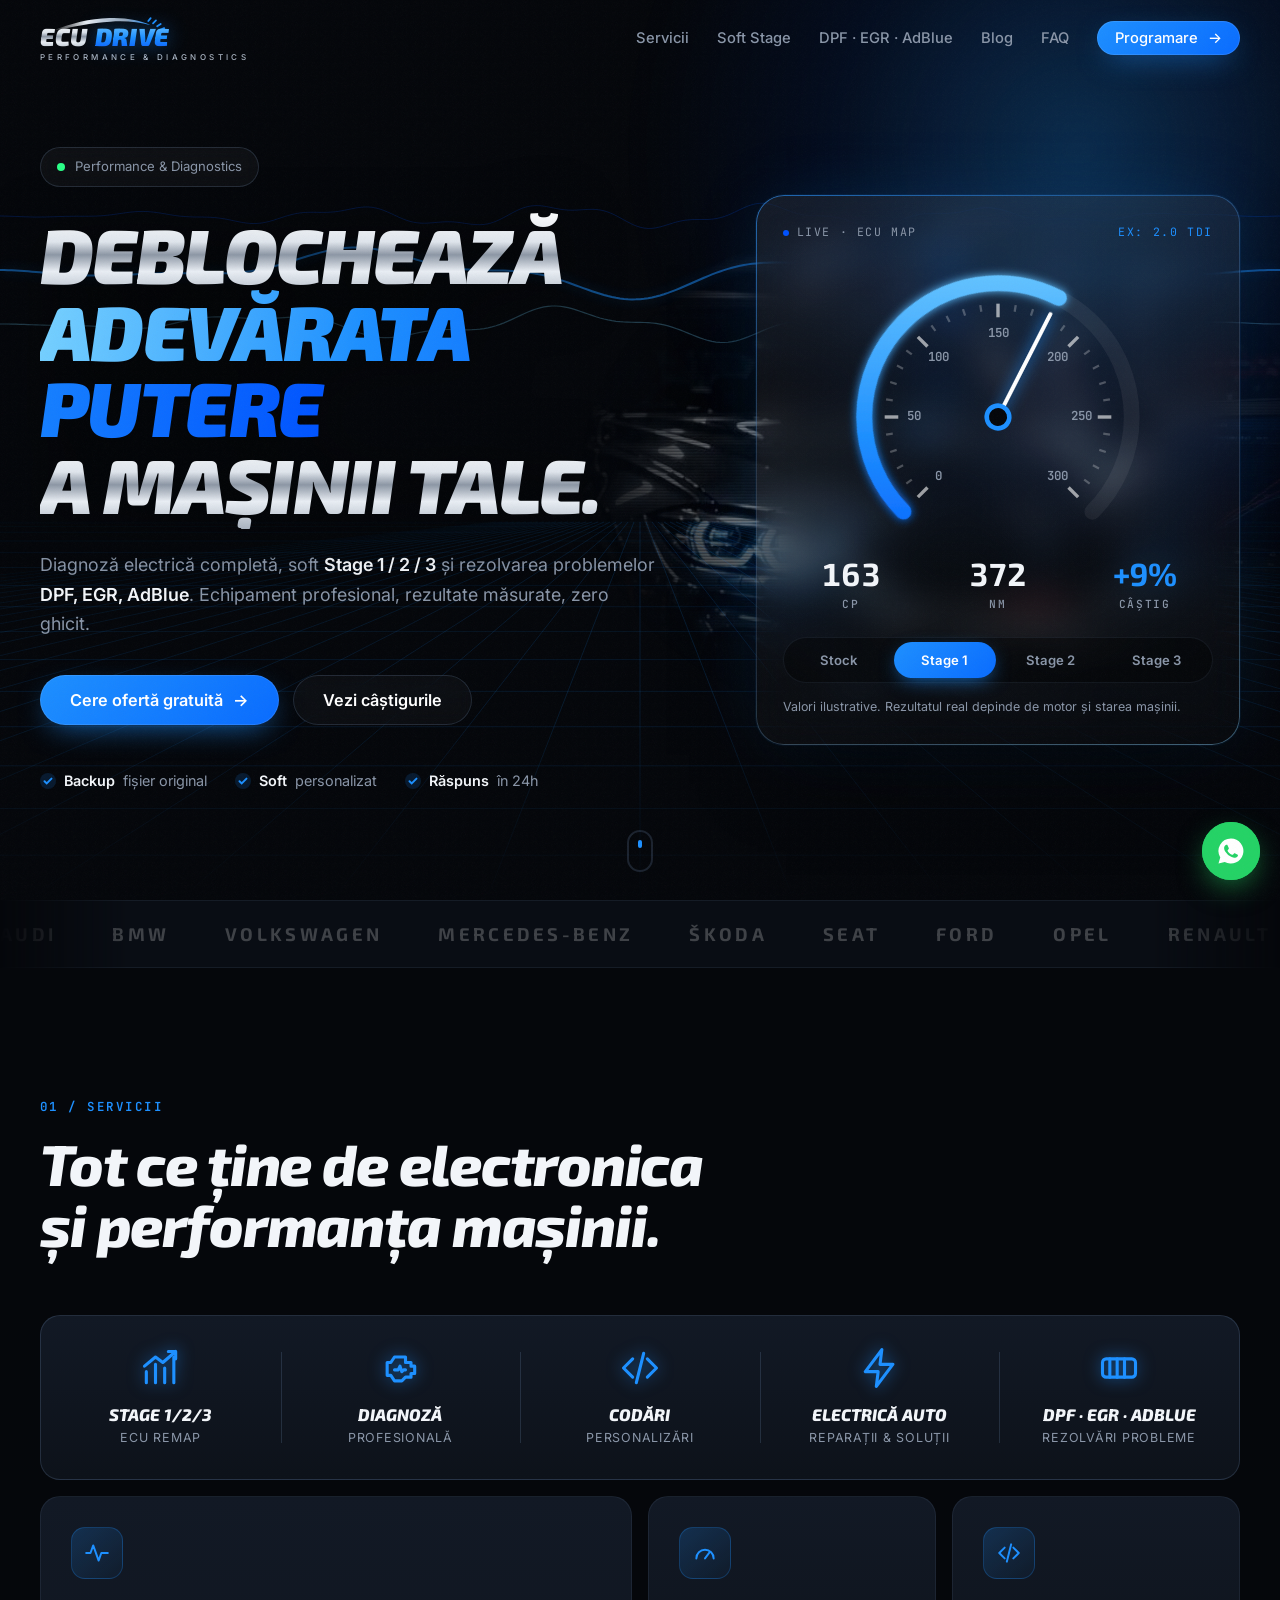
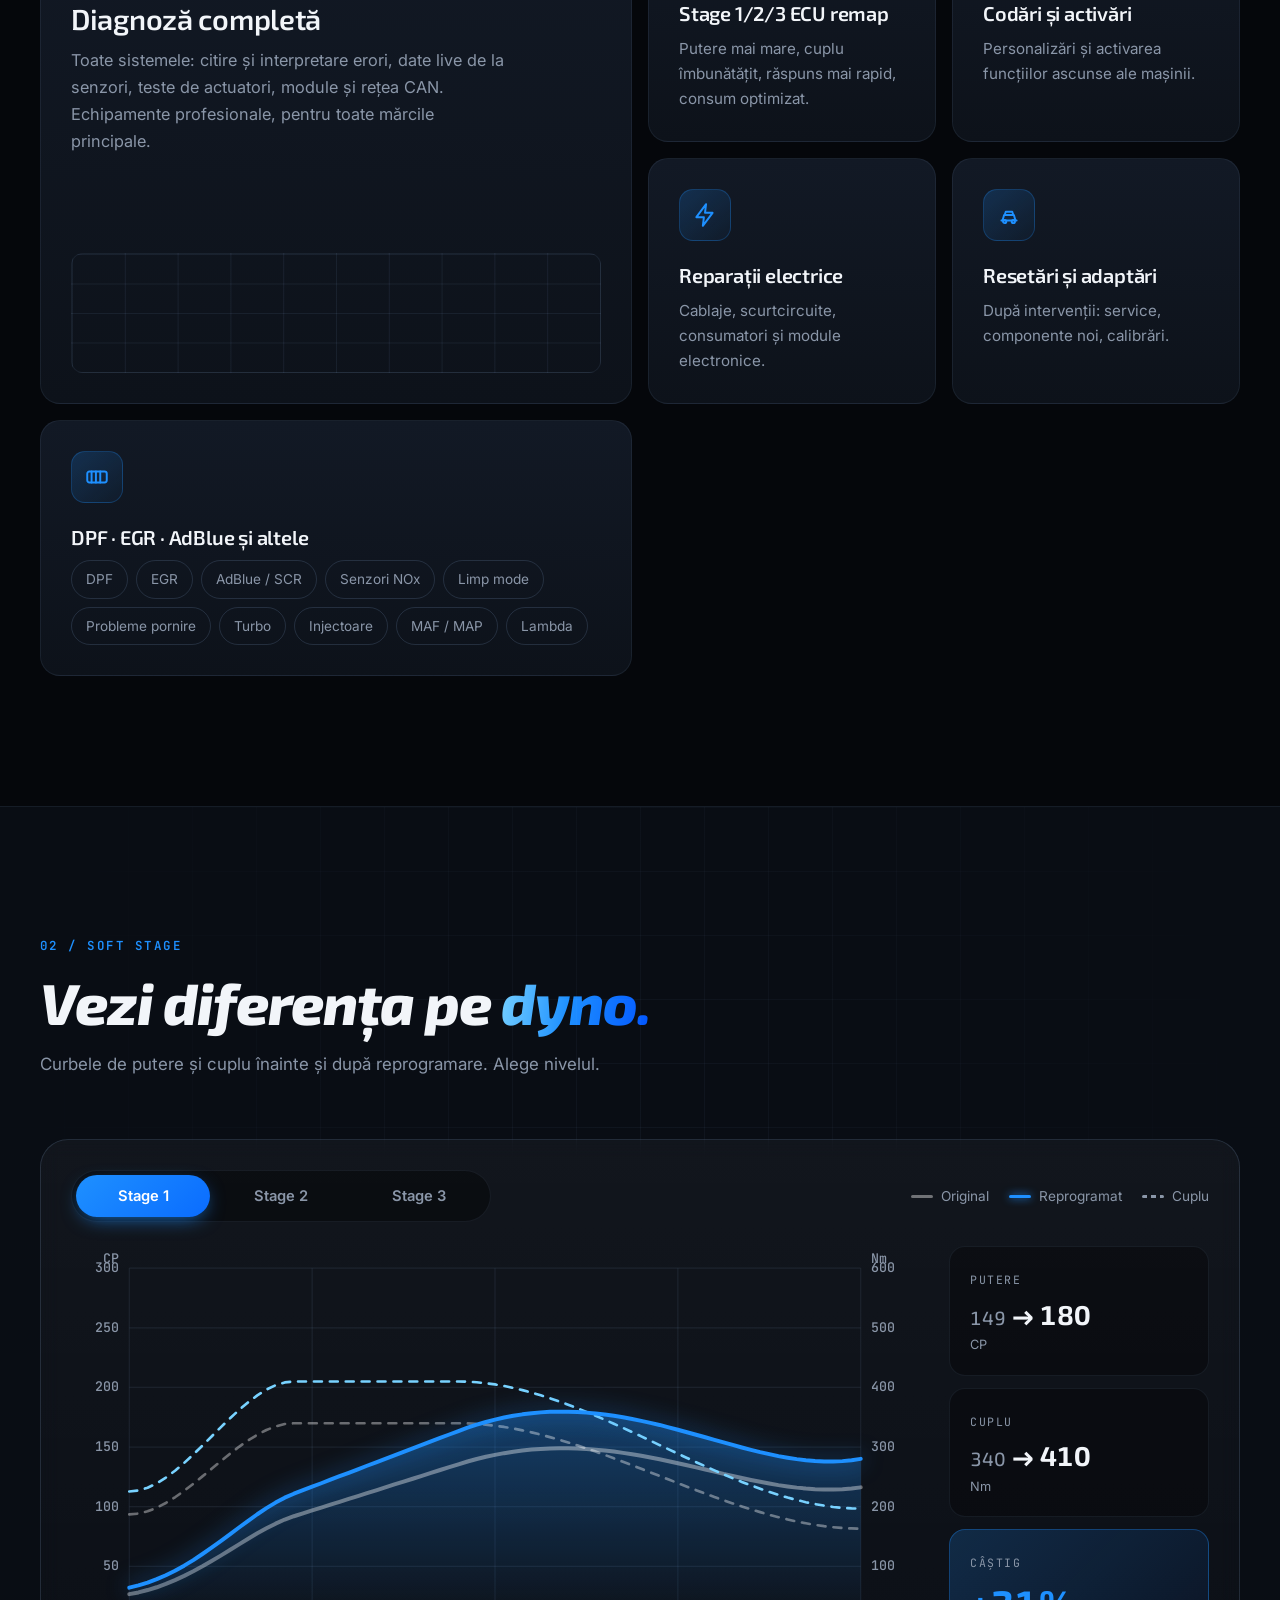
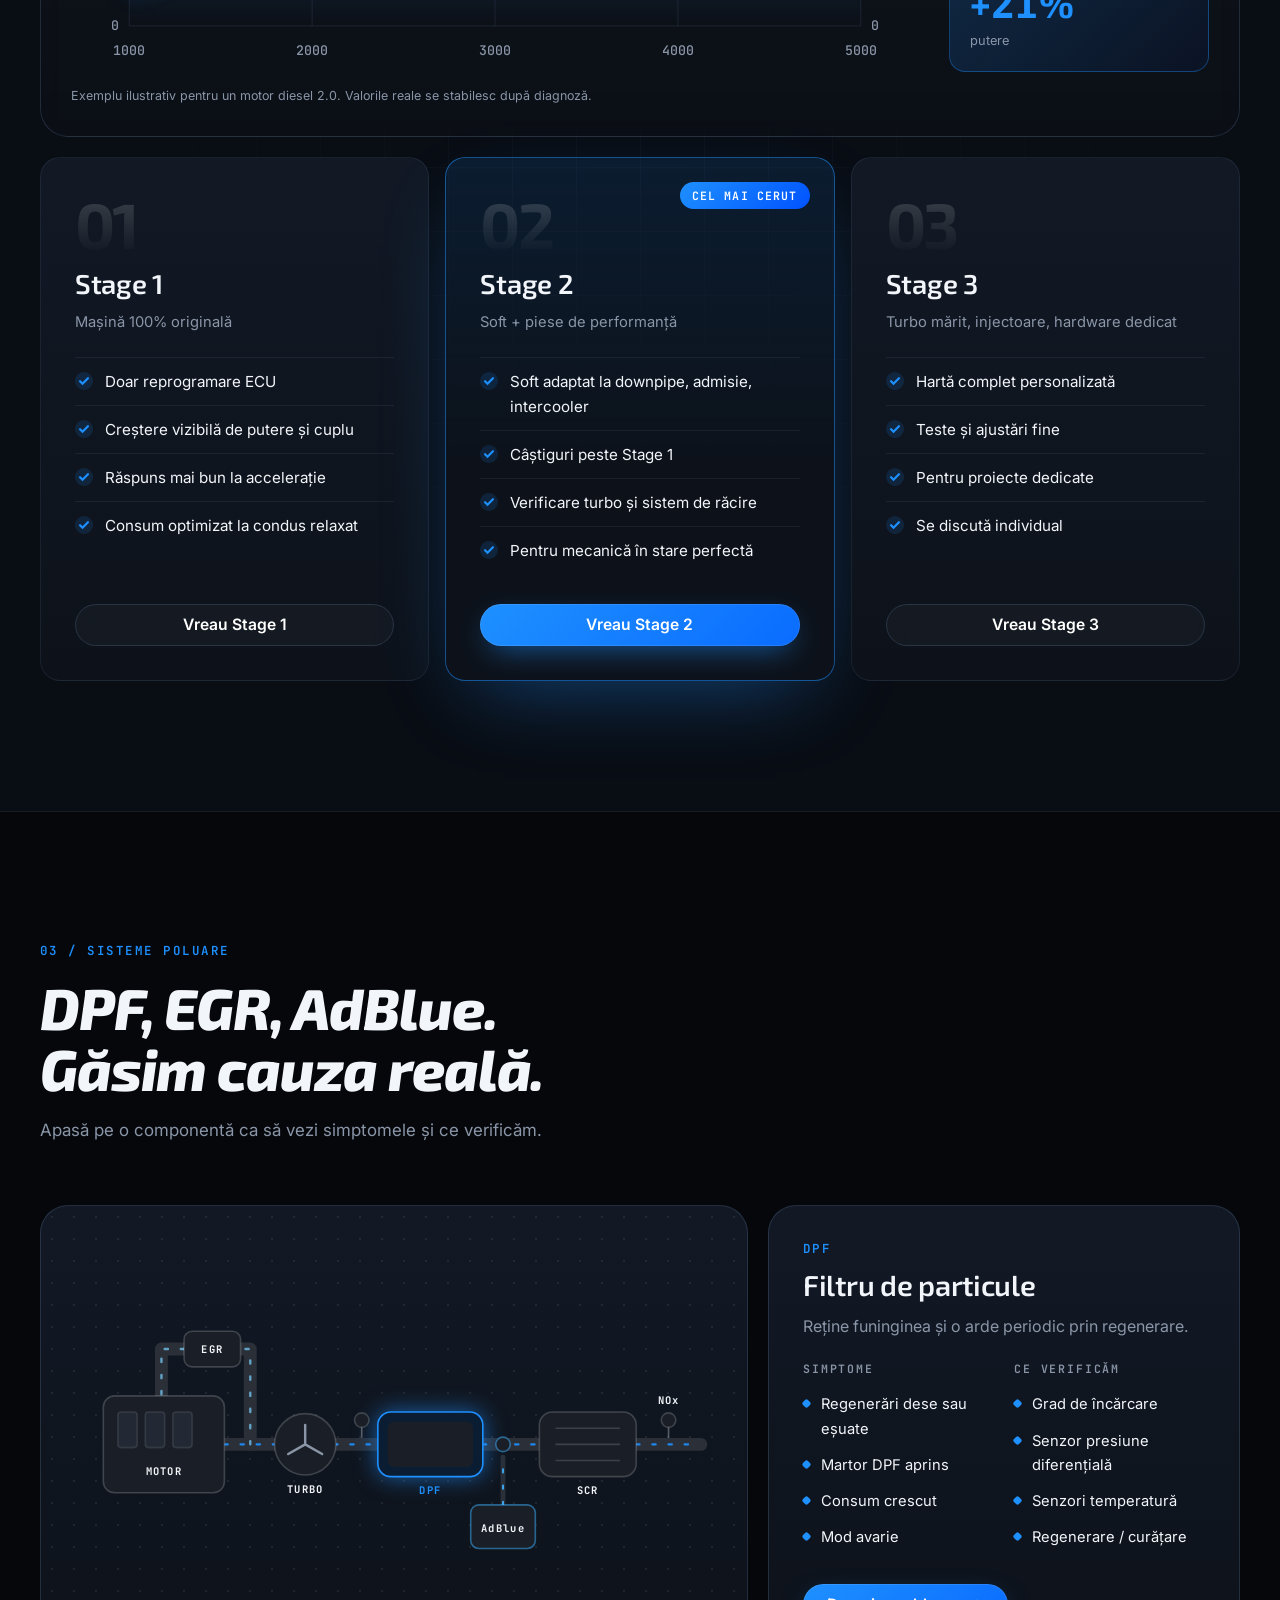
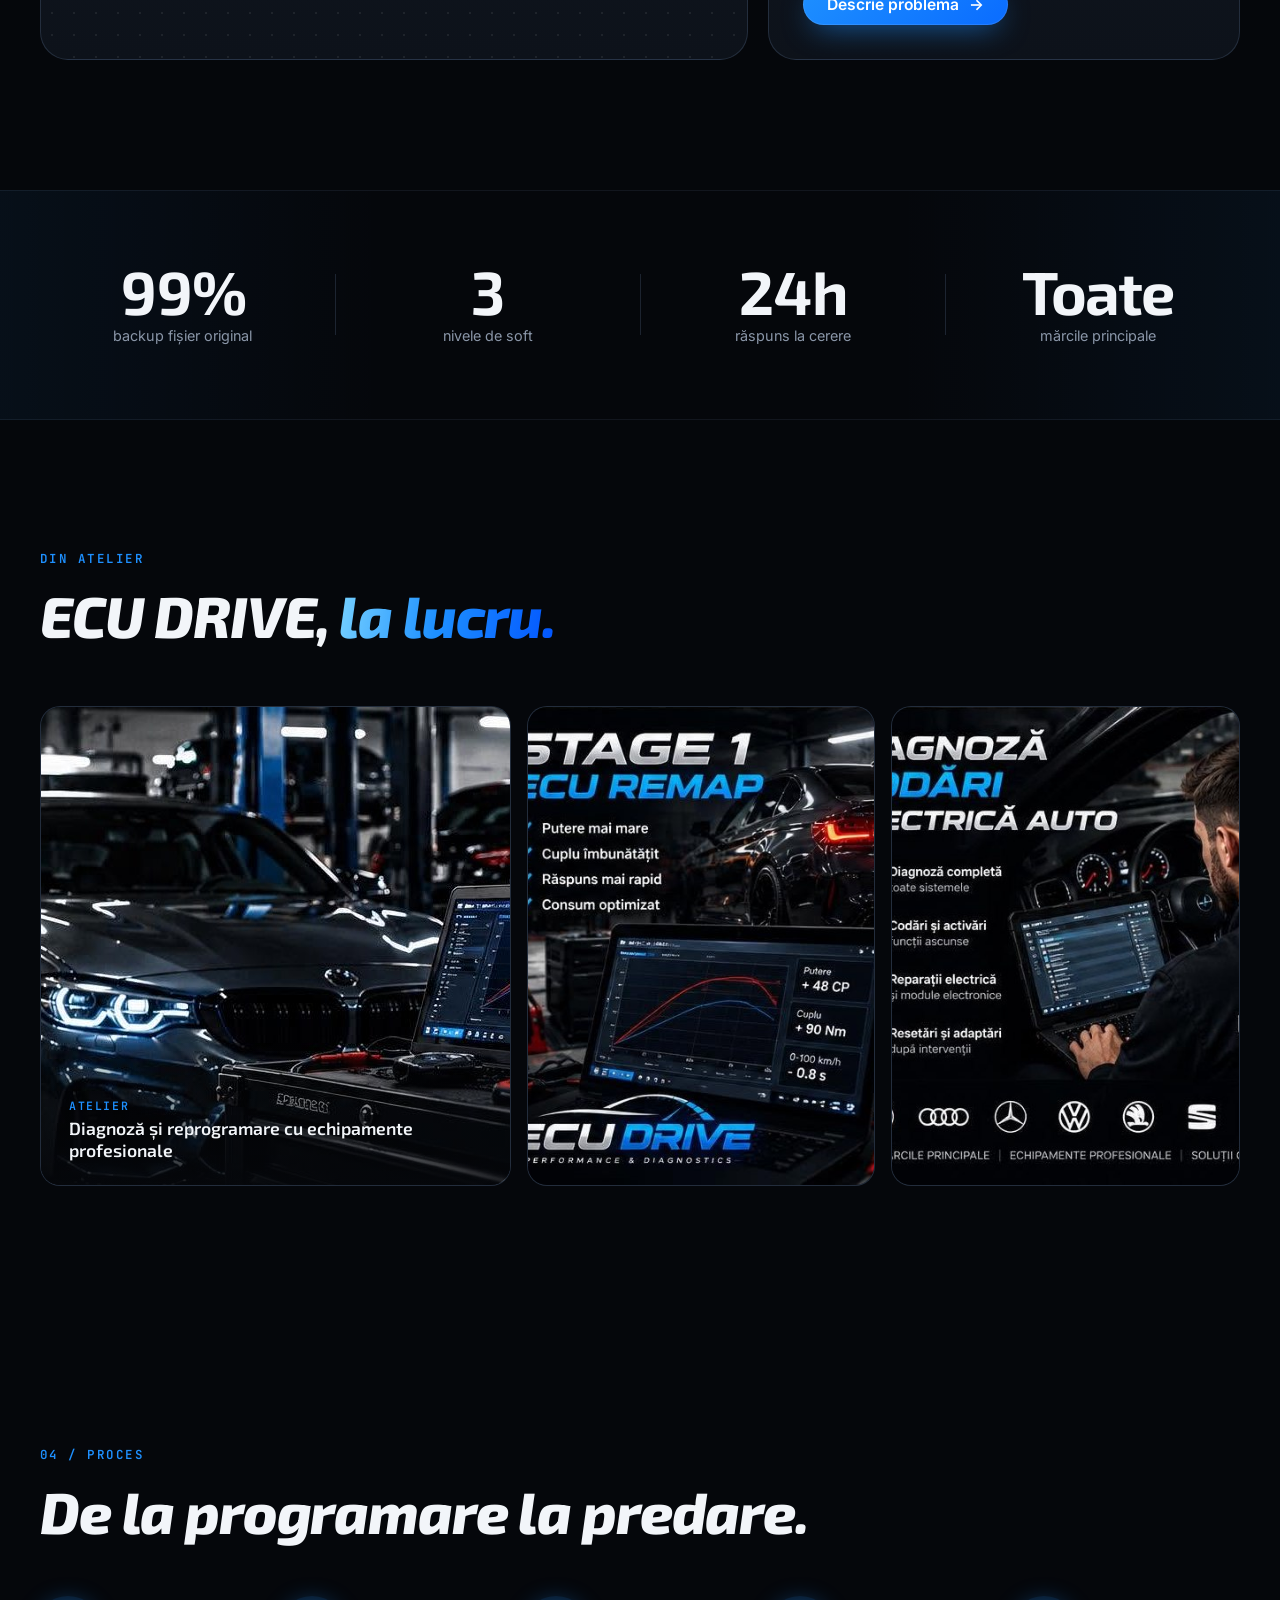
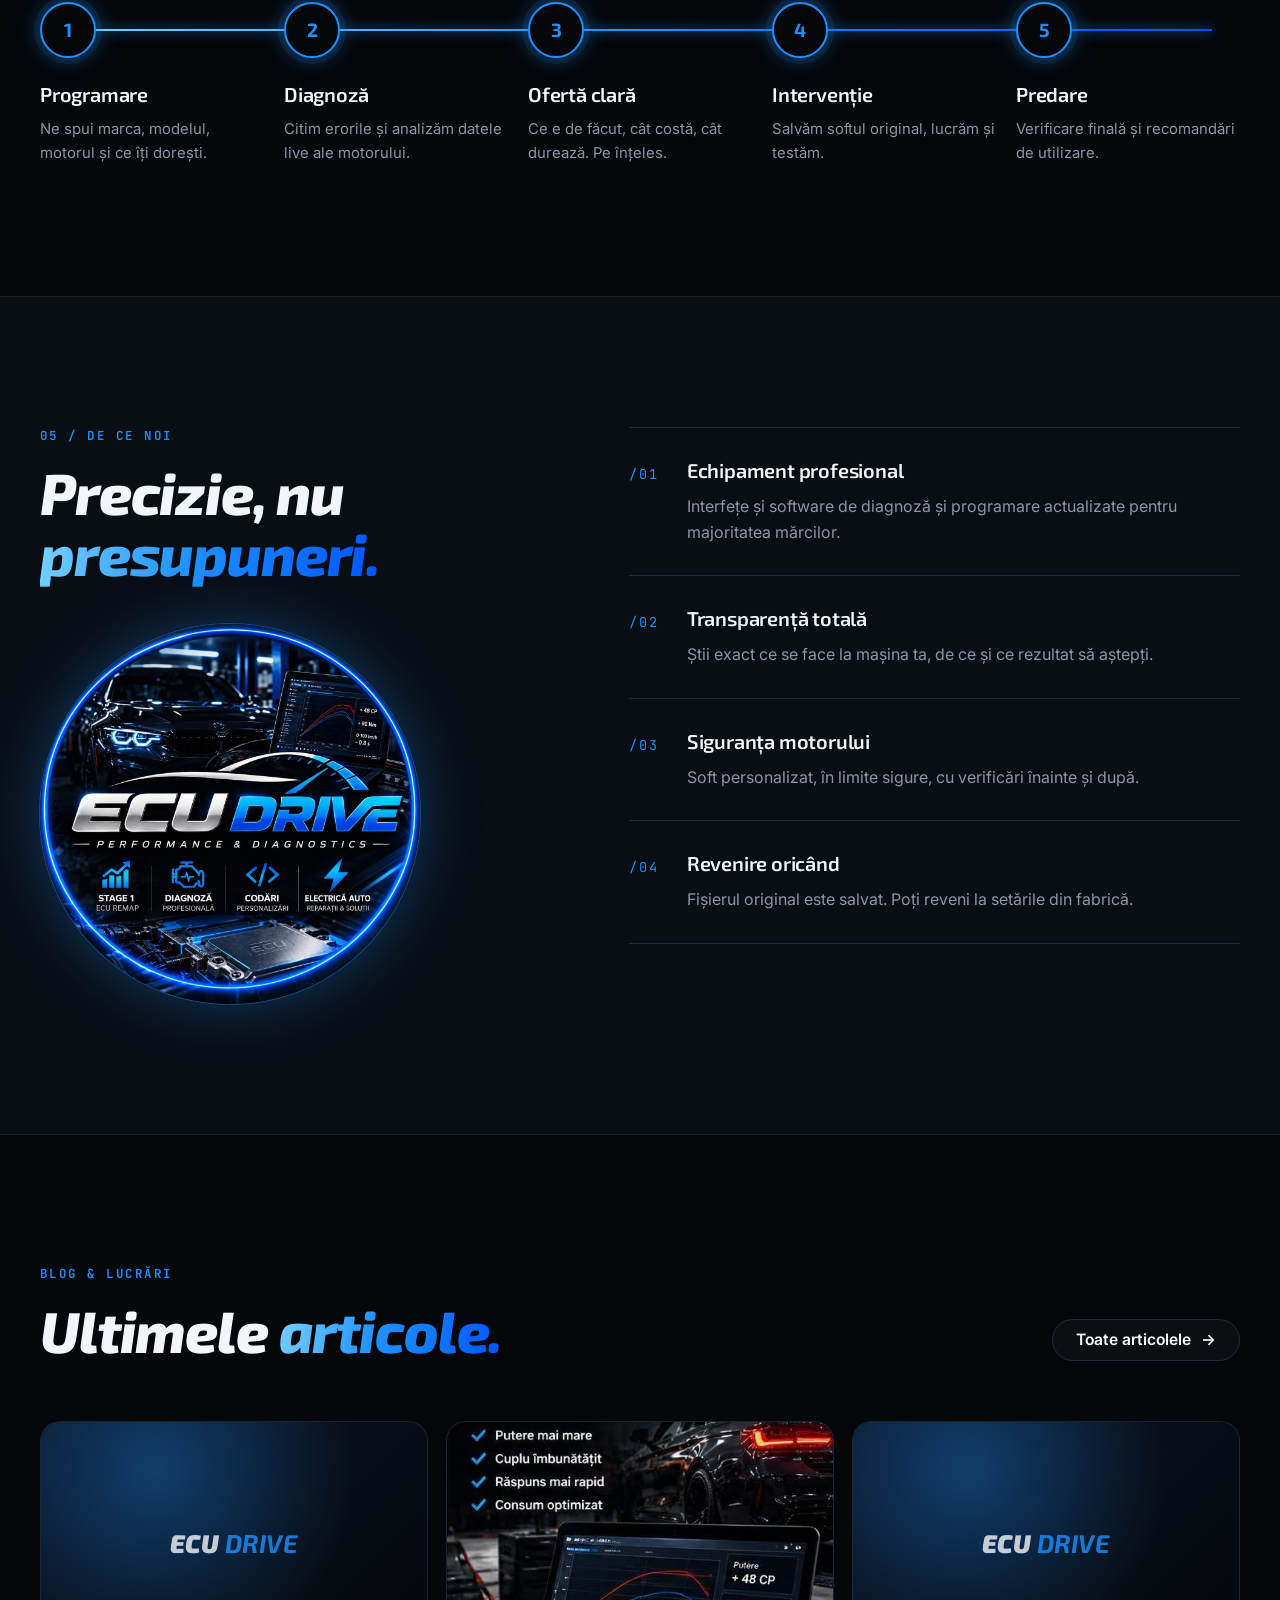
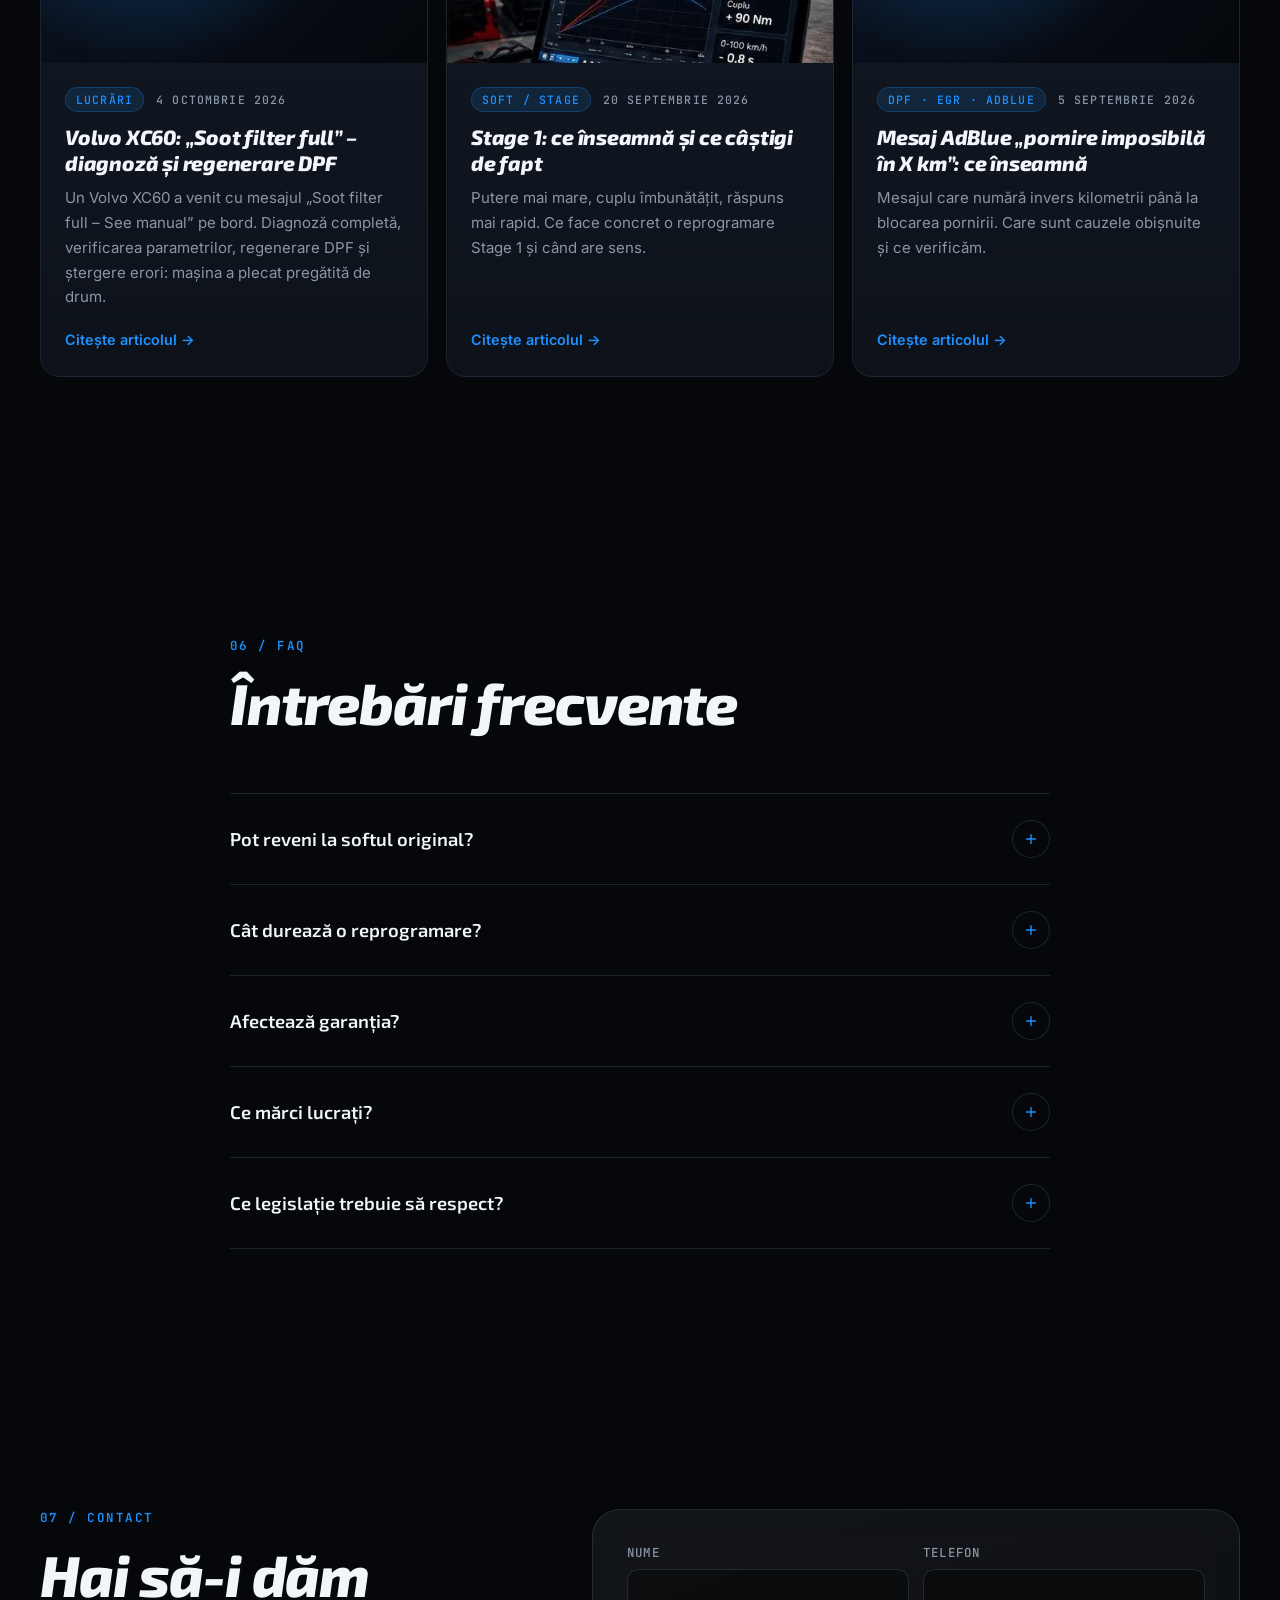
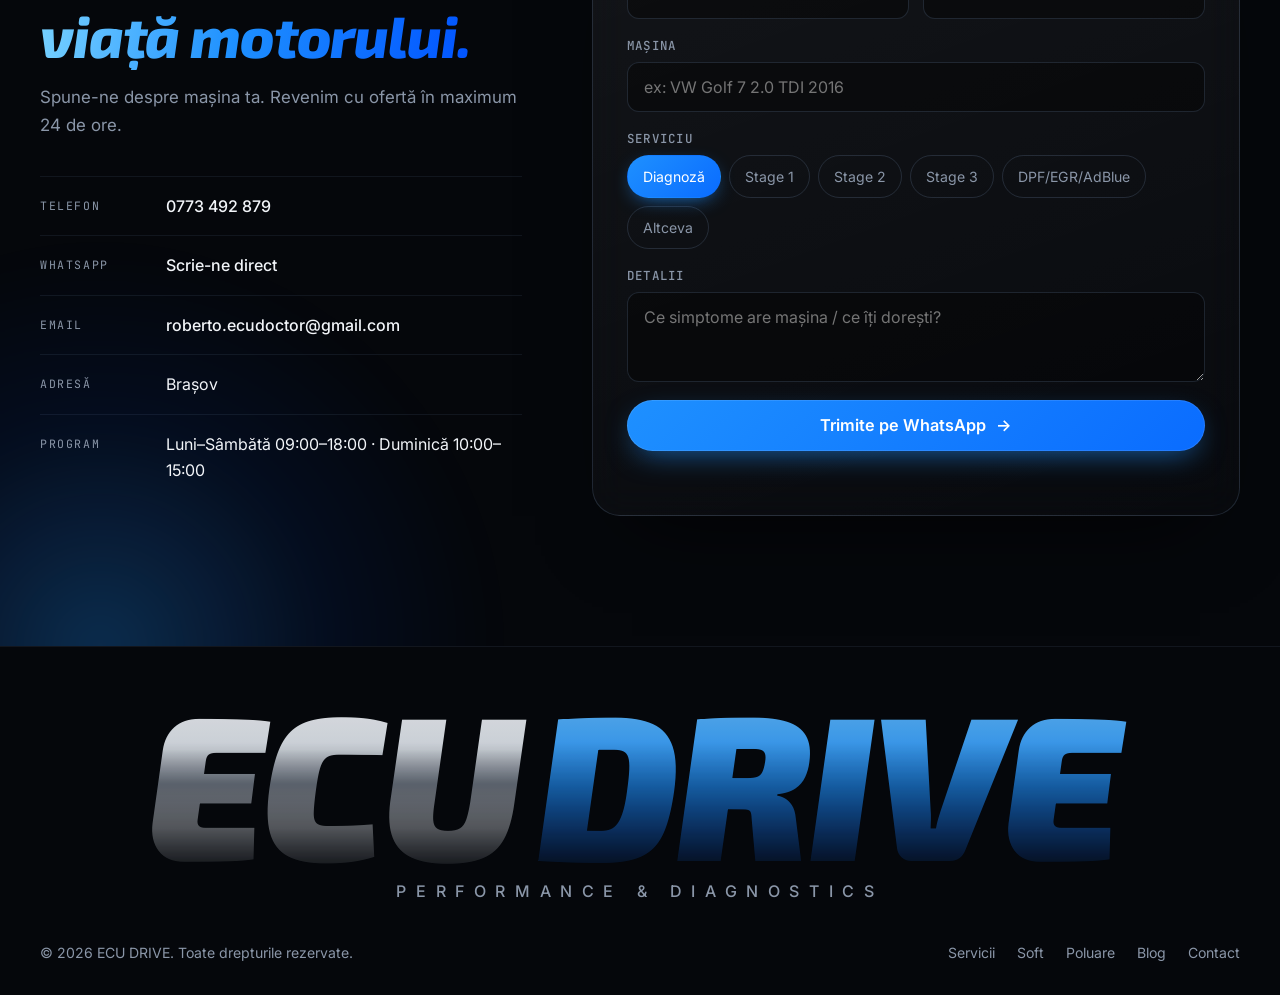
==== commit 0338122a: "Program real: L–S 9–18, D 10–15 Co-Authored-By: Claude Opus 5.5 <noreply@anthropic.com>" ====
--- a/index.html
+++ b/index.html
@@ -9,7 +9,7 @@
 <meta property="og:url" content="https://ecudrive.ro/">
 <link rel="canonical" href="https://ecudrive.ro/">
 <meta name="description" content="ECU DRIVE Brașov: diagnoză electrică auto, reprogramare ECU Stage 1, 2, 3, codări și rezolvarea problemelor DPF, EGR, AdBlue. Tel. 0773 492 879.">
-<script type="application/ld+json">{"@context":"https://schema.org","@type":"AutoRepair","name":"ECU DRIVE","description":"Performance & Diagnostics – diagnoză auto, reprogramare ECU Stage 1/2/3, codări, DPF/EGR/AdBlue","telephone":"+40773492879","email":"roberto.ecudoctor@gmail.com","address":{"@type":"PostalAddress","addressLocality":"Brașov","addressCountry":"RO"},"areaServed":"Brașov"}</script>
+<script type="application/ld+json">{"@context":"https://schema.org","@type":"AutoRepair","name":"ECU DRIVE","description":"Performance & Diagnostics – diagnoză auto, reprogramare ECU Stage 1/2/3, codări, DPF/EGR/AdBlue","telephone":"+40773492879","email":"roberto.ecudoctor@gmail.com","address":{"@type":"PostalAddress","addressLocality":"Brașov","addressCountry":"RO"},"areaServed":"Brașov","openingHoursSpecification":[{"@type":"OpeningHoursSpecification","dayOfWeek":["Monday","Tuesday","Wednesday","Thursday","Friday","Saturday"],"opens":"09:00","closes":"18:00"},{"@type":"OpeningHoursSpecification","dayOfWeek":"Sunday","opens":"10:00","closes":"15:00"}]}</script>
 <meta name="theme-color" content="#05070b">
 <link rel="icon" href="data:image/svg+xml,%3Csvg xmlns='http://www.w3.org/2000/svg' viewBox='0 0 64 64'%3E%3Crect width='64' height='64' rx='14' fill='%2305070b'/%3E%3Cpath d='M36 6 14 36h14l-4 22 26-34H36z' fill='%231e90ff'/%3E%3C/svg%3E">
 <link rel="preconnect" href="https://fonts.googleapis.com">
@@ -435,7 +435,7 @@
         <li><span class="mono">WHATSAPP</span><a href="https://wa.me/40773492879" target="_blank" rel="noopener">Scrie-ne direct</a></li>
         <li><span class="mono">EMAIL</span><a href="mailto:roberto.ecudoctor@gmail.com">roberto.ecudoctor@gmail.com</a></li>
         <li><span class="mono">ADRESĂ</span><span>Brașov</span></li>
-        <li><span class="mono">PROGRAM</span><span>L–V 09:00–18:00 · S 09:00–14:00</span></li>
+        <li><span class="mono">PROGRAM</span><span>Luni–Sâmbătă 09:00–18:00 · Duminică 10:00–15:00</span></li>
       </ul>
     </div>
     <form id="form" class="form reveal" novalidate>
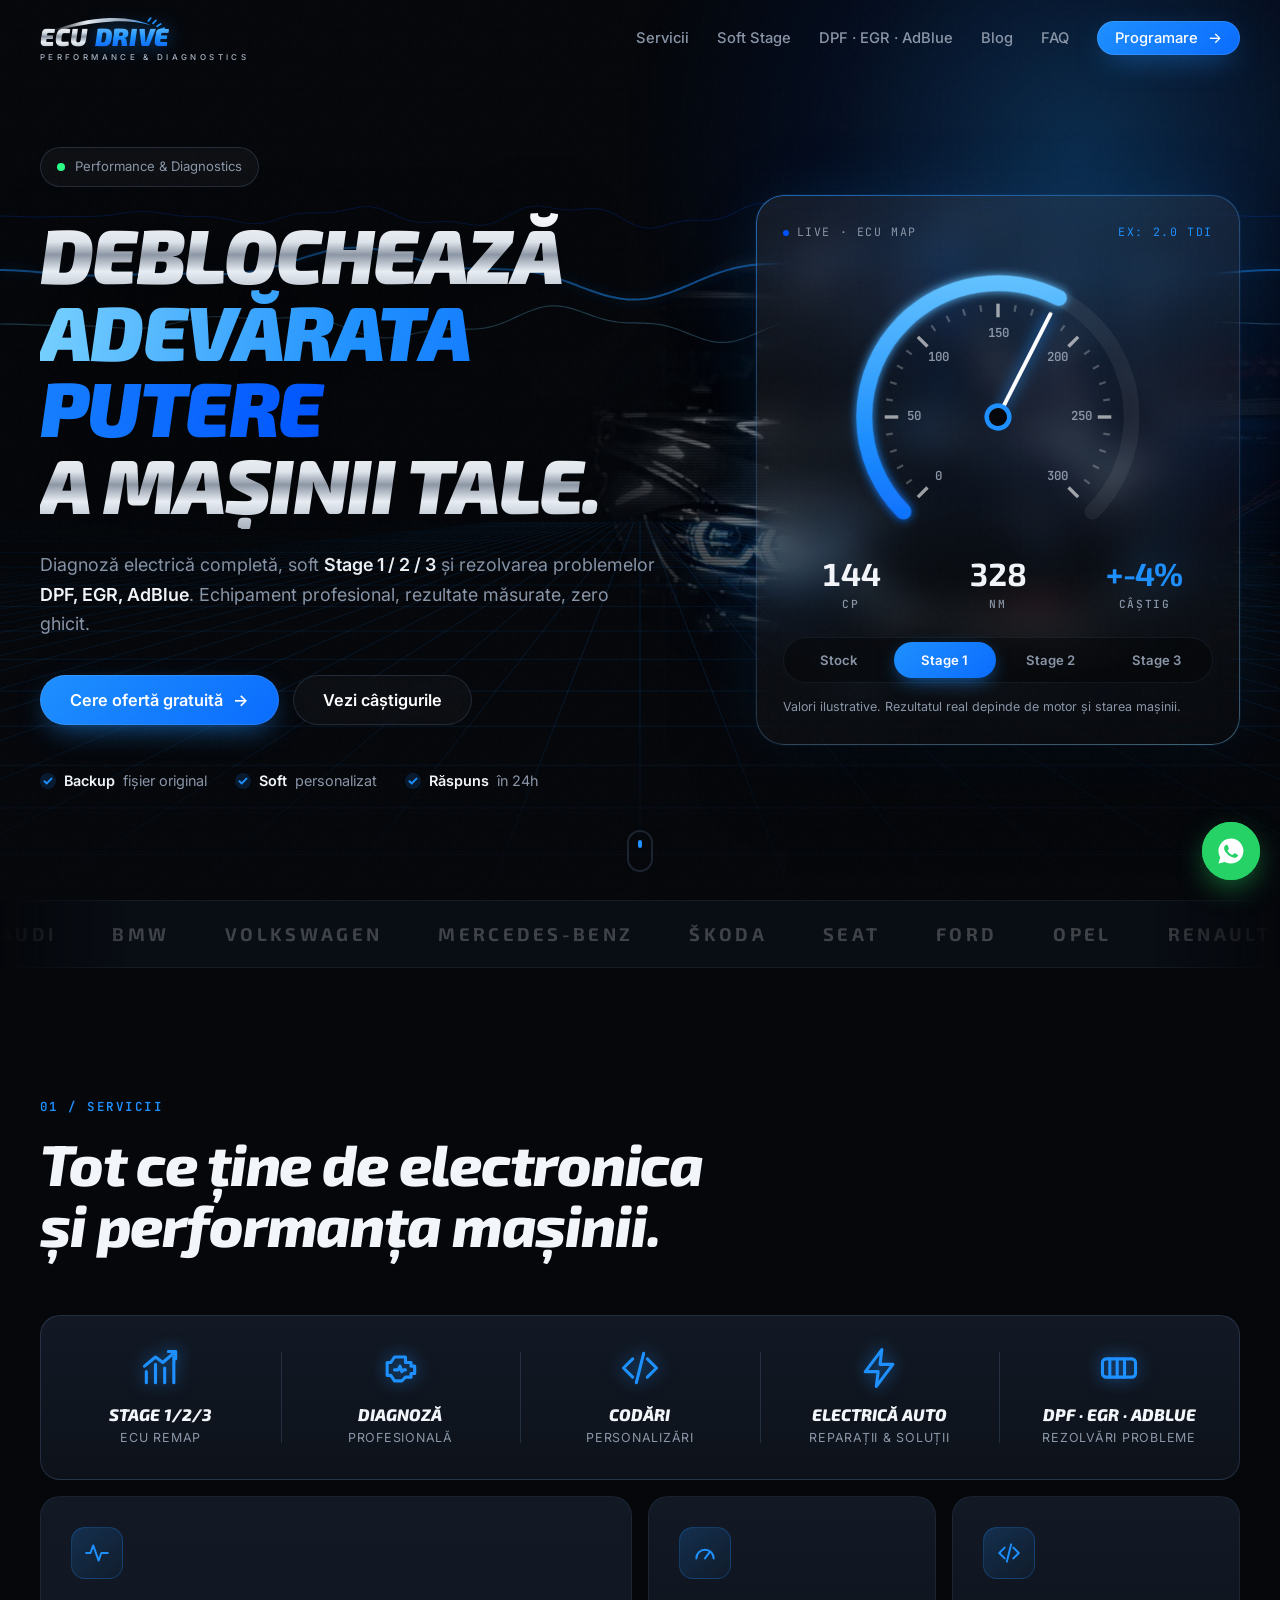
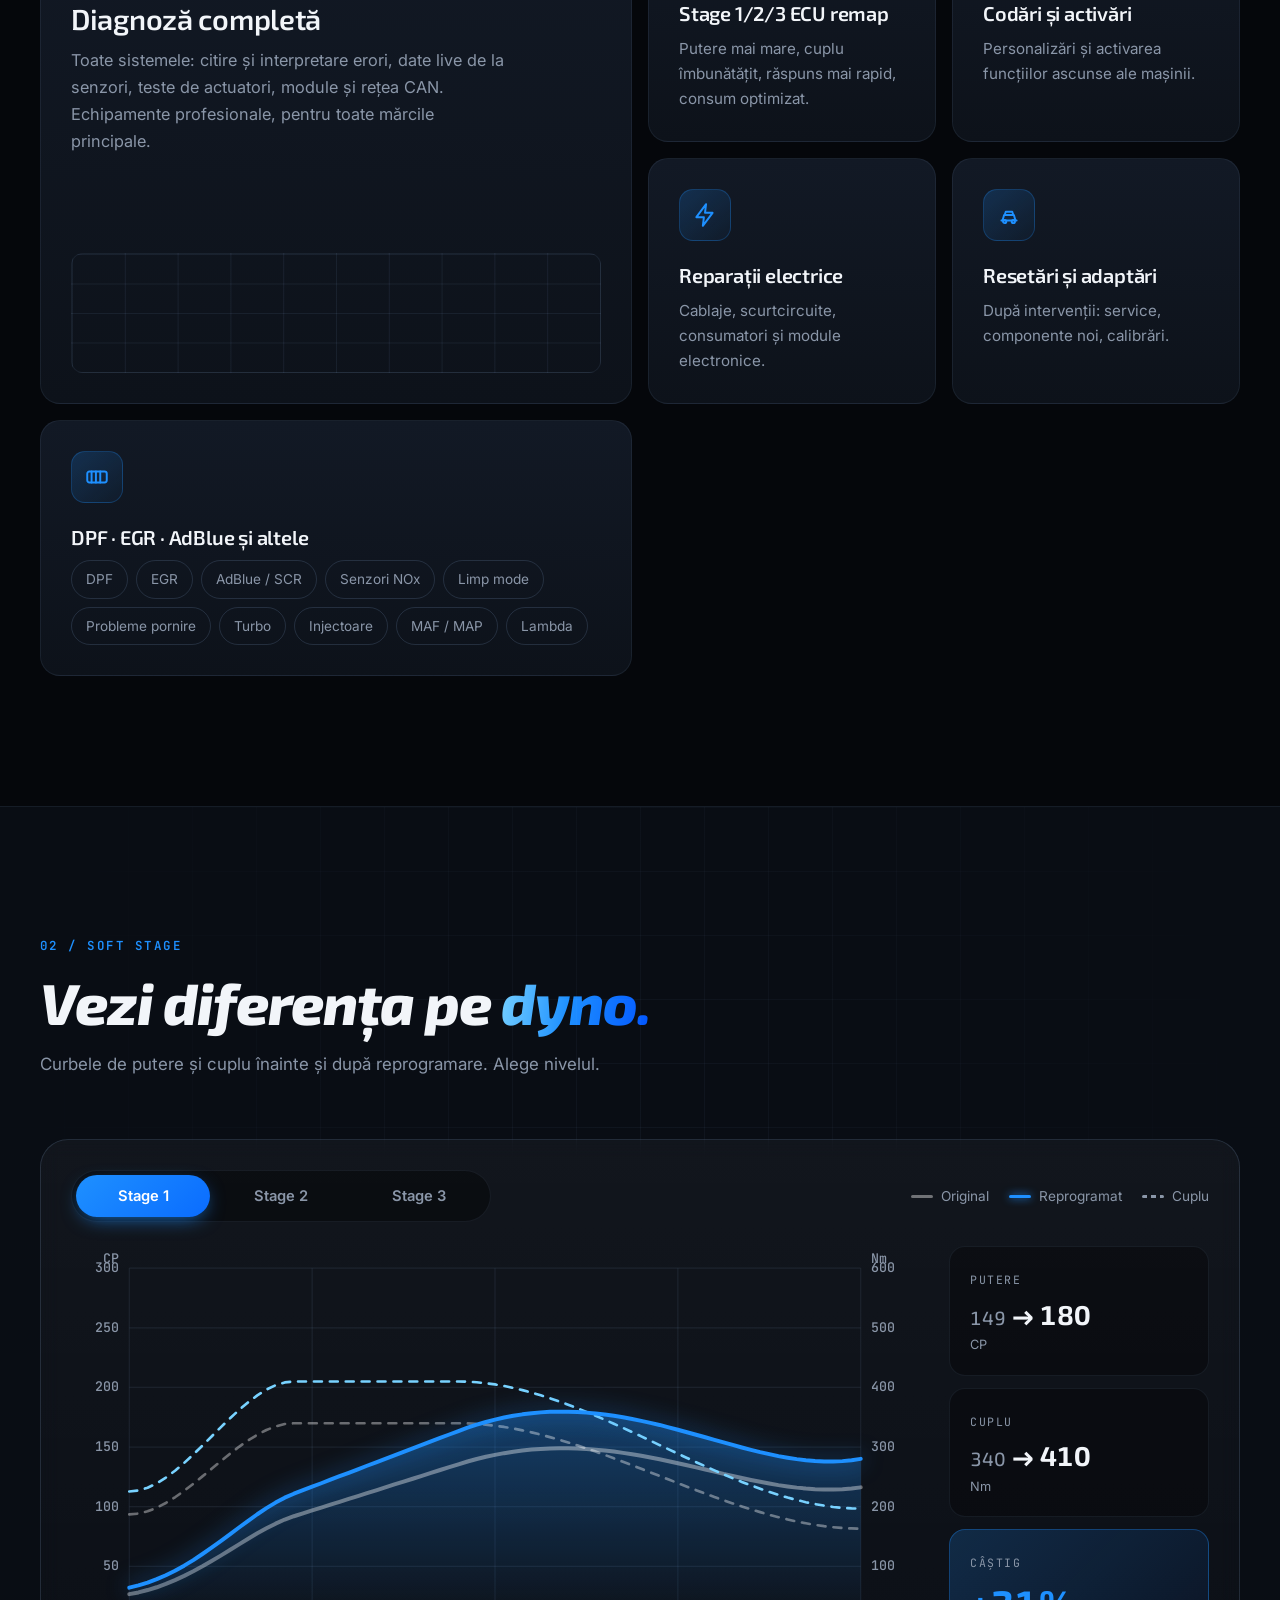
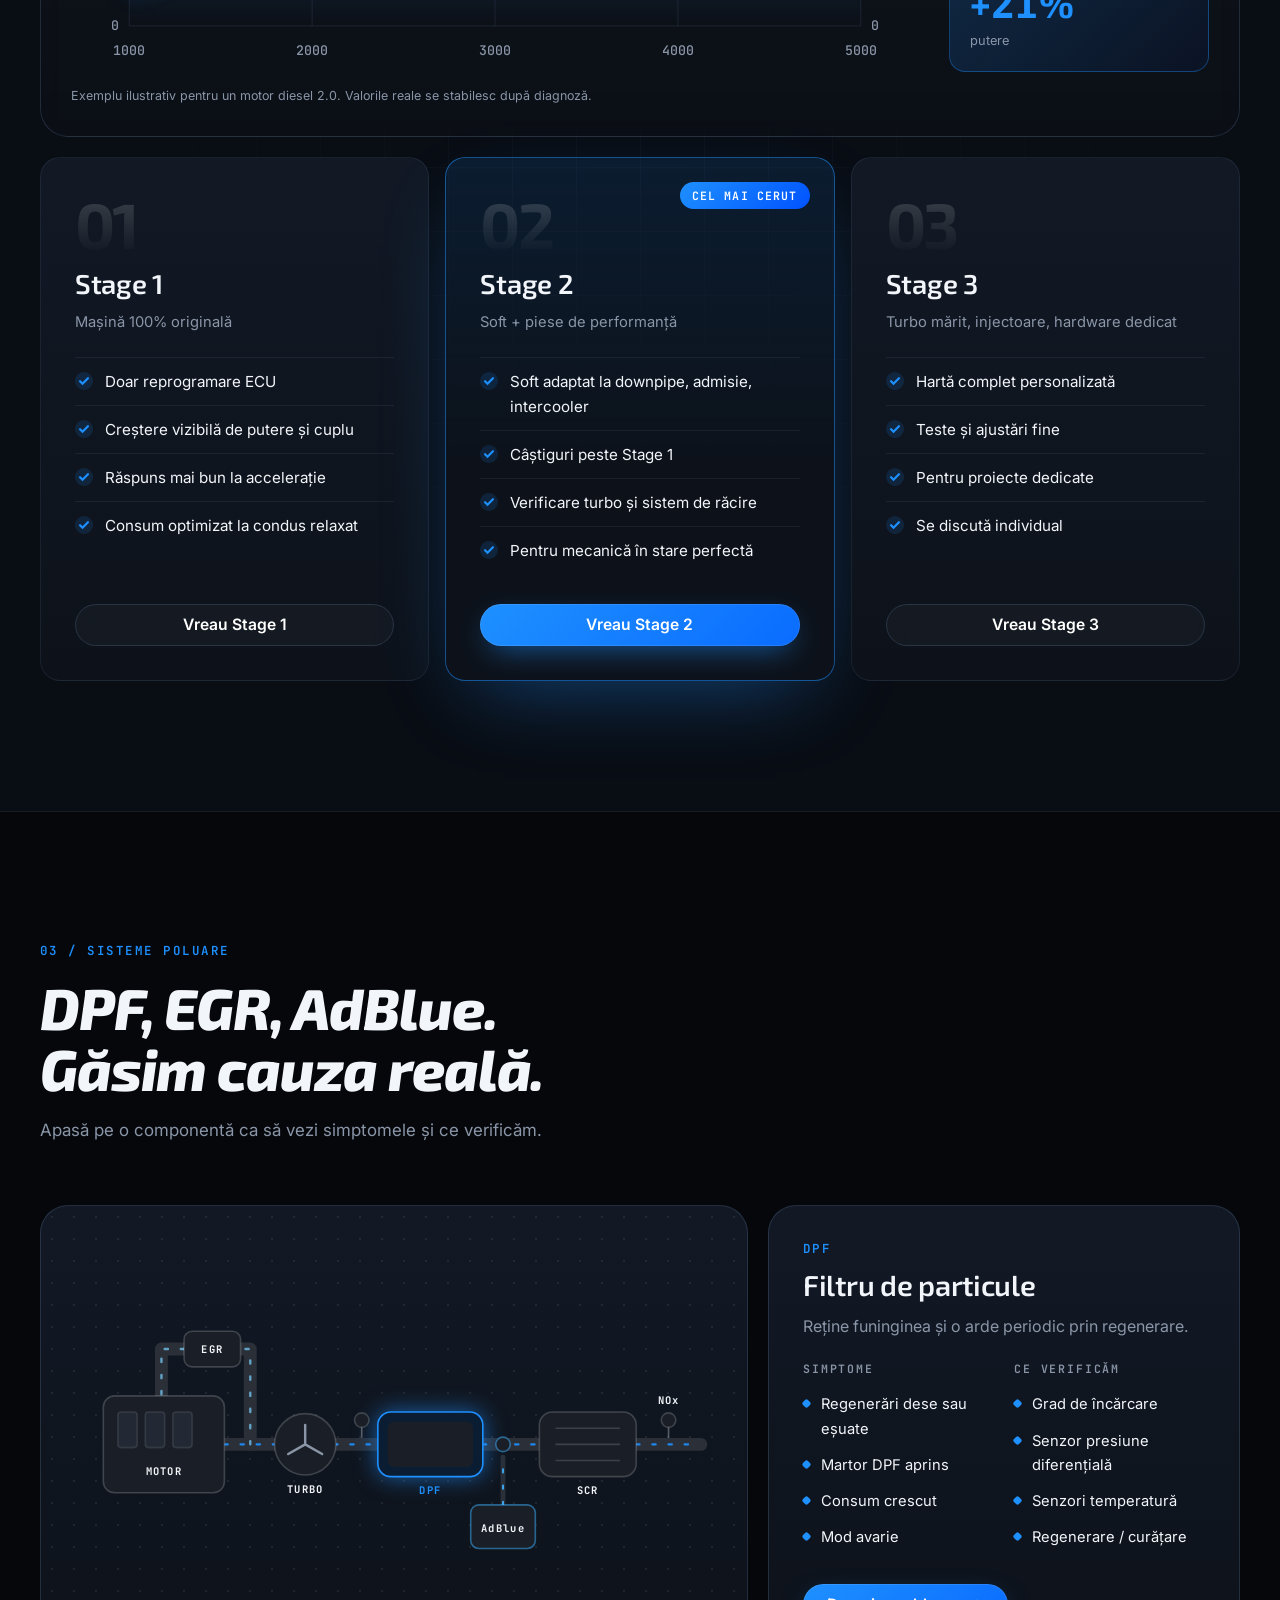
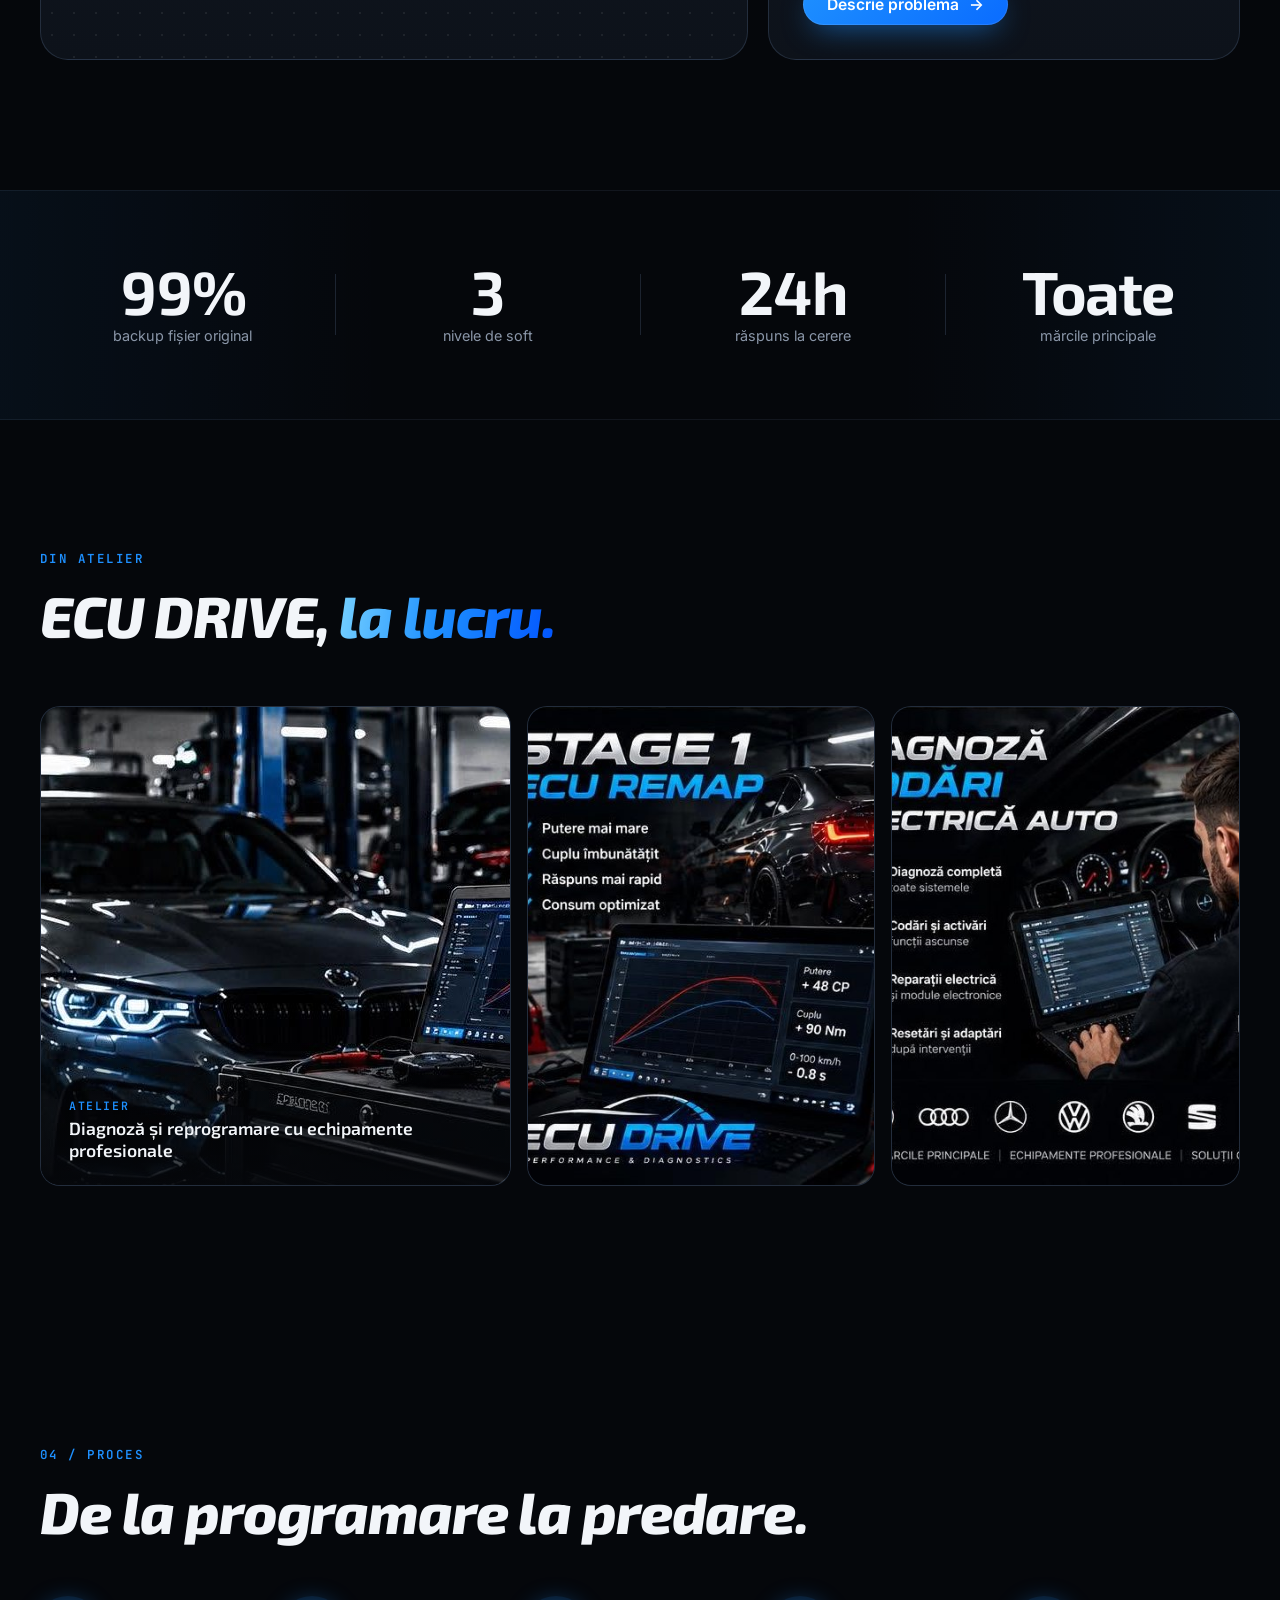
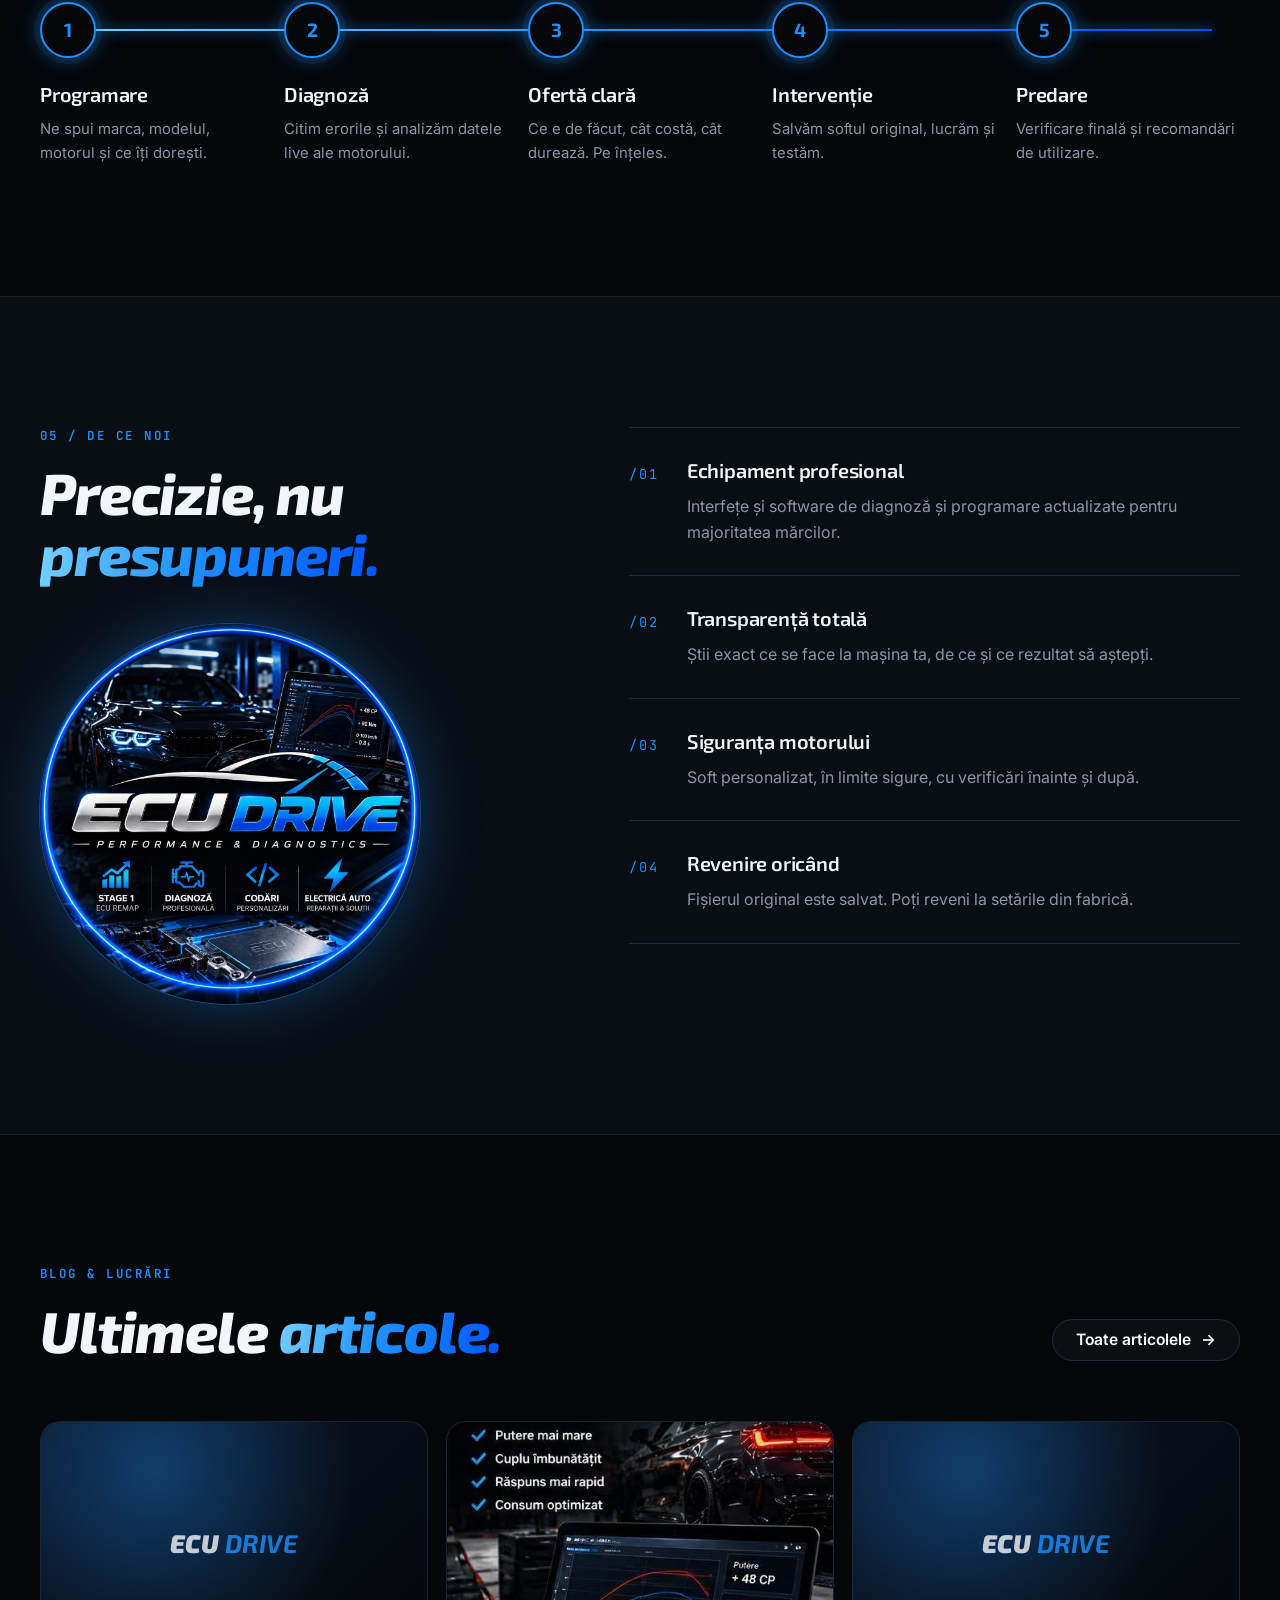
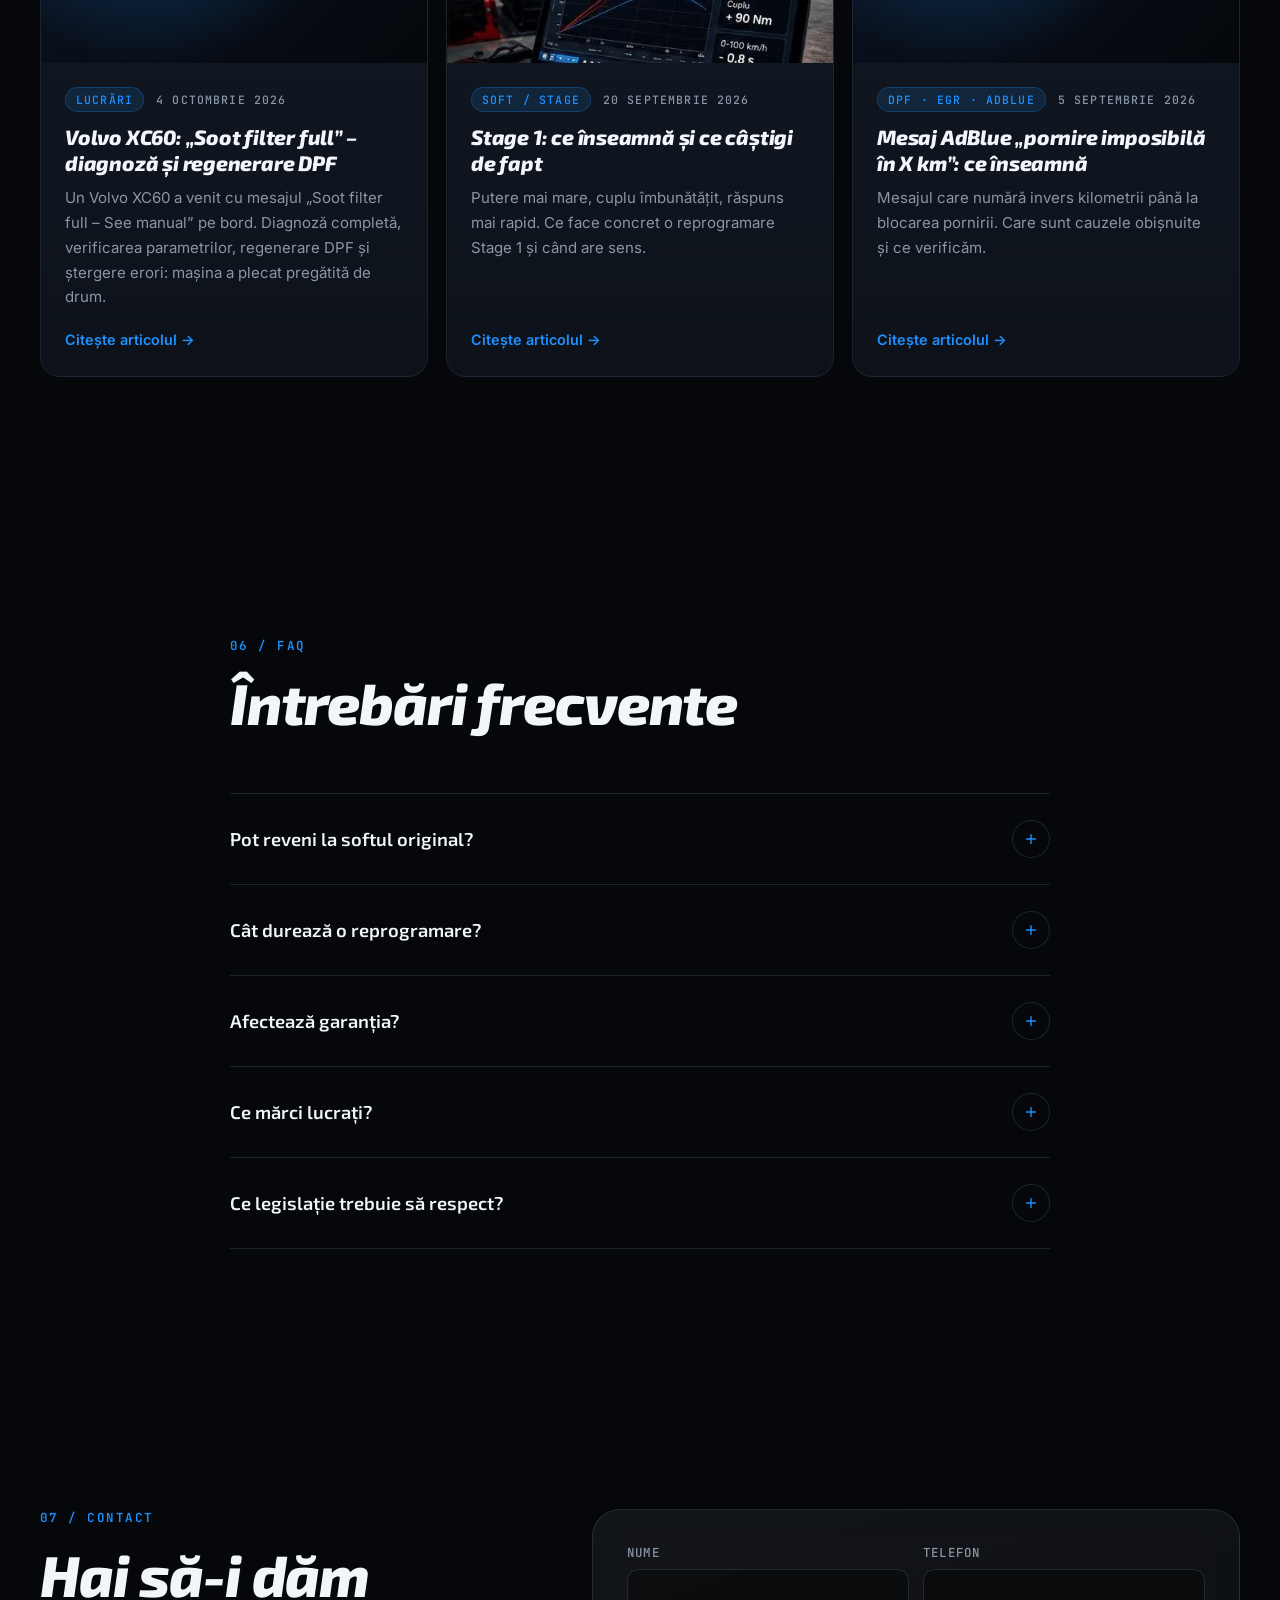
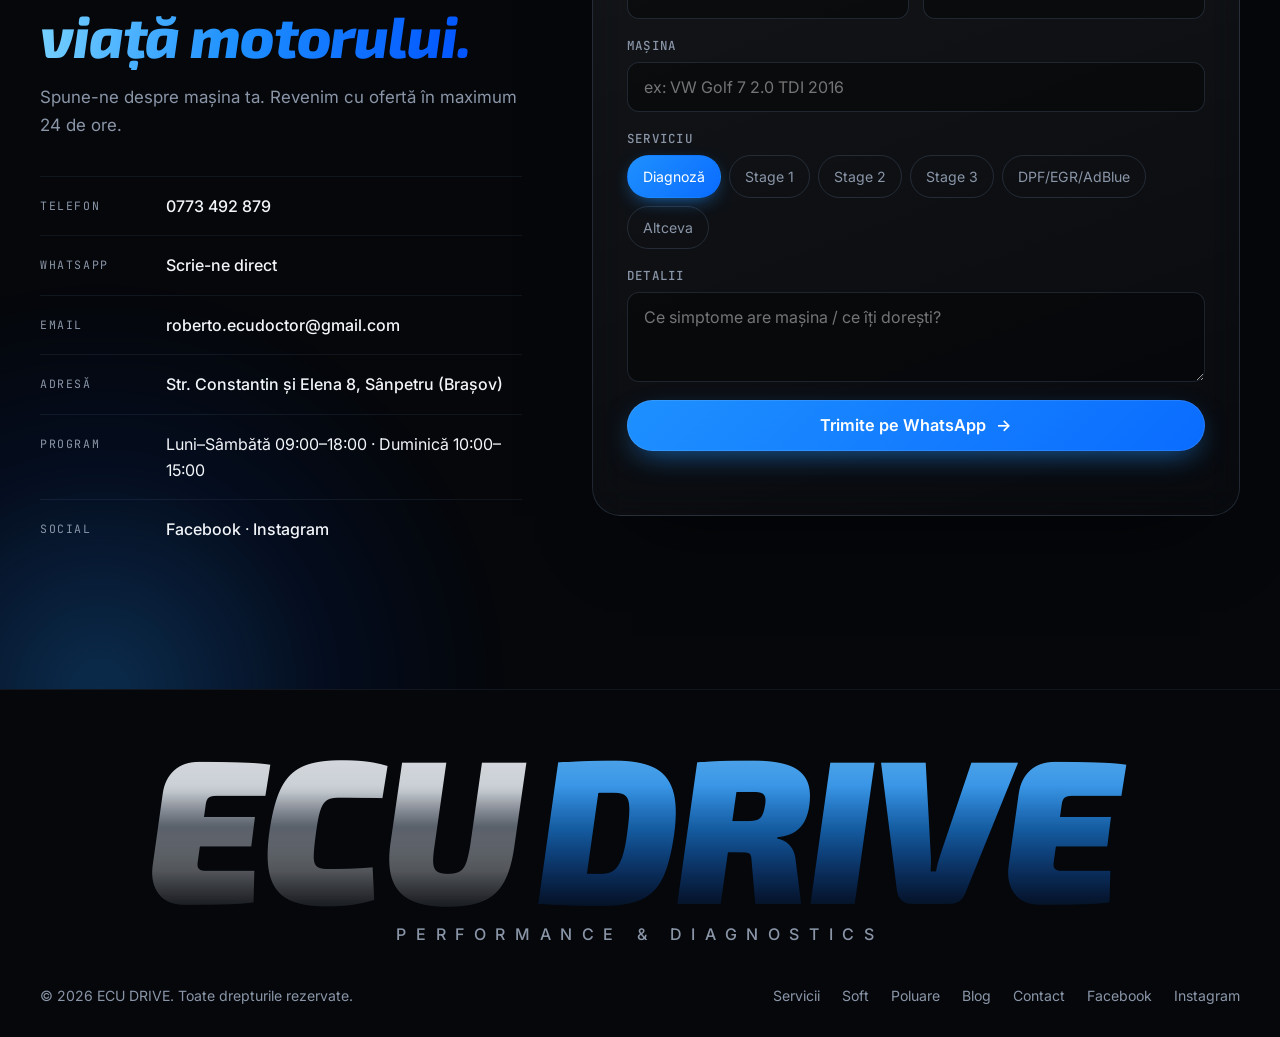
==== commit 13ce7691: "Adresa completă, link Google Maps și Facebook/Instagram Co-Authored-By: Claude Opus 5.5 <noreply@ant" ====
--- a/index.html
+++ b/index.html
@@ -9,7 +9,7 @@
 <meta property="og:url" content="https://ecudrive.ro/">
 <link rel="canonical" href="https://ecudrive.ro/">
 <meta name="description" content="ECU DRIVE Brașov: diagnoză electrică auto, reprogramare ECU Stage 1, 2, 3, codări și rezolvarea problemelor DPF, EGR, AdBlue. Tel. 0773 492 879.">
-<script type="application/ld+json">{"@context":"https://schema.org","@type":"AutoRepair","name":"ECU DRIVE","description":"Performance & Diagnostics – diagnoză auto, reprogramare ECU Stage 1/2/3, codări, DPF/EGR/AdBlue","telephone":"+40773492879","email":"roberto.ecudoctor@gmail.com","address":{"@type":"PostalAddress","addressLocality":"Brașov","addressCountry":"RO"},"areaServed":"Brașov","openingHoursSpecification":[{"@type":"OpeningHoursSpecification","dayOfWeek":["Monday","Tuesday","Wednesday","Thursday","Friday","Saturday"],"opens":"09:00","closes":"18:00"},{"@type":"OpeningHoursSpecification","dayOfWeek":"Sunday","opens":"10:00","closes":"15:00"}]}</script>
+<script type="application/ld+json">{"@context":"https://schema.org","@type":"AutoRepair","name":"ECU DRIVE","description":"Performance & Diagnostics – diagnoză auto, reprogramare ECU Stage 1/2/3, codări, DPF/EGR/AdBlue","telephone":"+40773492879","email":"roberto.ecudoctor@gmail.com","url":"https://ecudrive.ro/","address":{"@type":"PostalAddress","streetAddress":"Strada Constantin și Elena 8","addressLocality":"Sânpetru","addressRegion":"Brașov","addressCountry":"RO"},"areaServed":"Brașov","sameAs":["https://www.facebook.com/ecudrive","https://www.instagram.com/ecudrive.ro/"],"openingHoursSpecification":[{"@type":"OpeningHoursSpecification","dayOfWeek":["Monday","Tuesday","Wednesday","Thursday","Friday","Saturday"],"opens":"09:00","closes":"18:00"},{"@type":"OpeningHoursSpecification","dayOfWeek":"Sunday","opens":"10:00","closes":"15:00"}]}</script>
 <meta name="theme-color" content="#05070b">
 <link rel="icon" href="data:image/svg+xml,%3Csvg xmlns='http://www.w3.org/2000/svg' viewBox='0 0 64 64'%3E%3Crect width='64' height='64' rx='14' fill='%2305070b'/%3E%3Cpath d='M36 6 14 36h14l-4 22 26-34H36z' fill='%231e90ff'/%3E%3C/svg%3E">
 <link rel="preconnect" href="https://fonts.googleapis.com">
@@ -434,8 +434,9 @@
         <li><span class="mono">TELEFON</span><a href="tel:+40773492879">0773 492 879</a></li>
         <li><span class="mono">WHATSAPP</span><a href="https://wa.me/40773492879" target="_blank" rel="noopener">Scrie-ne direct</a></li>
         <li><span class="mono">EMAIL</span><a href="mailto:roberto.ecudoctor@gmail.com">roberto.ecudoctor@gmail.com</a></li>
-        <li><span class="mono">ADRESĂ</span><span>Brașov</span></li>
+        <li><span class="mono">ADRESĂ</span><a href="https://www.google.com/maps/search/?api=1&amp;query=Strada+Constantin+%C8%99i+Elena+8%2C+S%C3%A2npetru%2C+Bra%C8%99ov" target="_blank" rel="noopener">Str. Constantin și Elena 8, Sânpetru (Brașov)</a></li>
         <li><span class="mono">PROGRAM</span><span>Luni–Sâmbătă 09:00–18:00 · Duminică 10:00–15:00</span></li>
+        <li><span class="mono">SOCIAL</span><span><a href="https://www.facebook.com/ecudrive" target="_blank" rel="noopener">Facebook</a> · <a href="https://www.instagram.com/ecudrive.ro/" target="_blank" rel="noopener">Instagram</a></span></li>
       </ul>
     </div>
     <form id="form" class="form reveal" novalidate>
@@ -467,7 +468,7 @@
     <p class="foot__tag" aria-hidden="true">Performance &amp; Diagnostics</p>
     <div class="foot__in">
       <span>© <span id="yr"></span> ECU DRIVE. Toate drepturile rezervate.</span>
-      <nav><a href="#servicii">Servicii</a><a href="#soft">Soft</a><a href="#probleme">Poluare</a><a href="blog.html">Blog</a><a href="#contact">Contact</a></nav>
+      <nav><a href="#servicii">Servicii</a><a href="#soft">Soft</a><a href="#probleme">Poluare</a><a href="blog.html">Blog</a><a href="#contact">Contact</a><a href="https://www.facebook.com/ecudrive" target="_blank" rel="noopener">Facebook</a><a href="https://www.instagram.com/ecudrive.ro/" target="_blank" rel="noopener">Instagram</a></nav>
     </div>
   </div>
 </footer>
--- a/style.css
+++ b/style.css
@@ -322,7 +322,7 @@
 .badge-img{margin-top:40px;max-width:380px;border-radius:50%;box-shadow:0 0 0 1px rgba(30,144,255,.4),0 0 60px rgba(30,144,255,.35);animation:float 10s ease-in-out infinite}
 .badge-img img{display:block;width:100%;border-radius:50%}
 .foot__in{display:flex;justify-content:space-between;gap:16px;flex-wrap:wrap;color:var(--mute);font-size:.88rem}
-.foot nav{display:flex;gap:22px}
+.foot nav{display:flex;flex-wrap:wrap;gap:10px 22px}
 .foot a{text-decoration:none;transition:color .2s}
 .foot a:hover{color:var(--acc)}
 
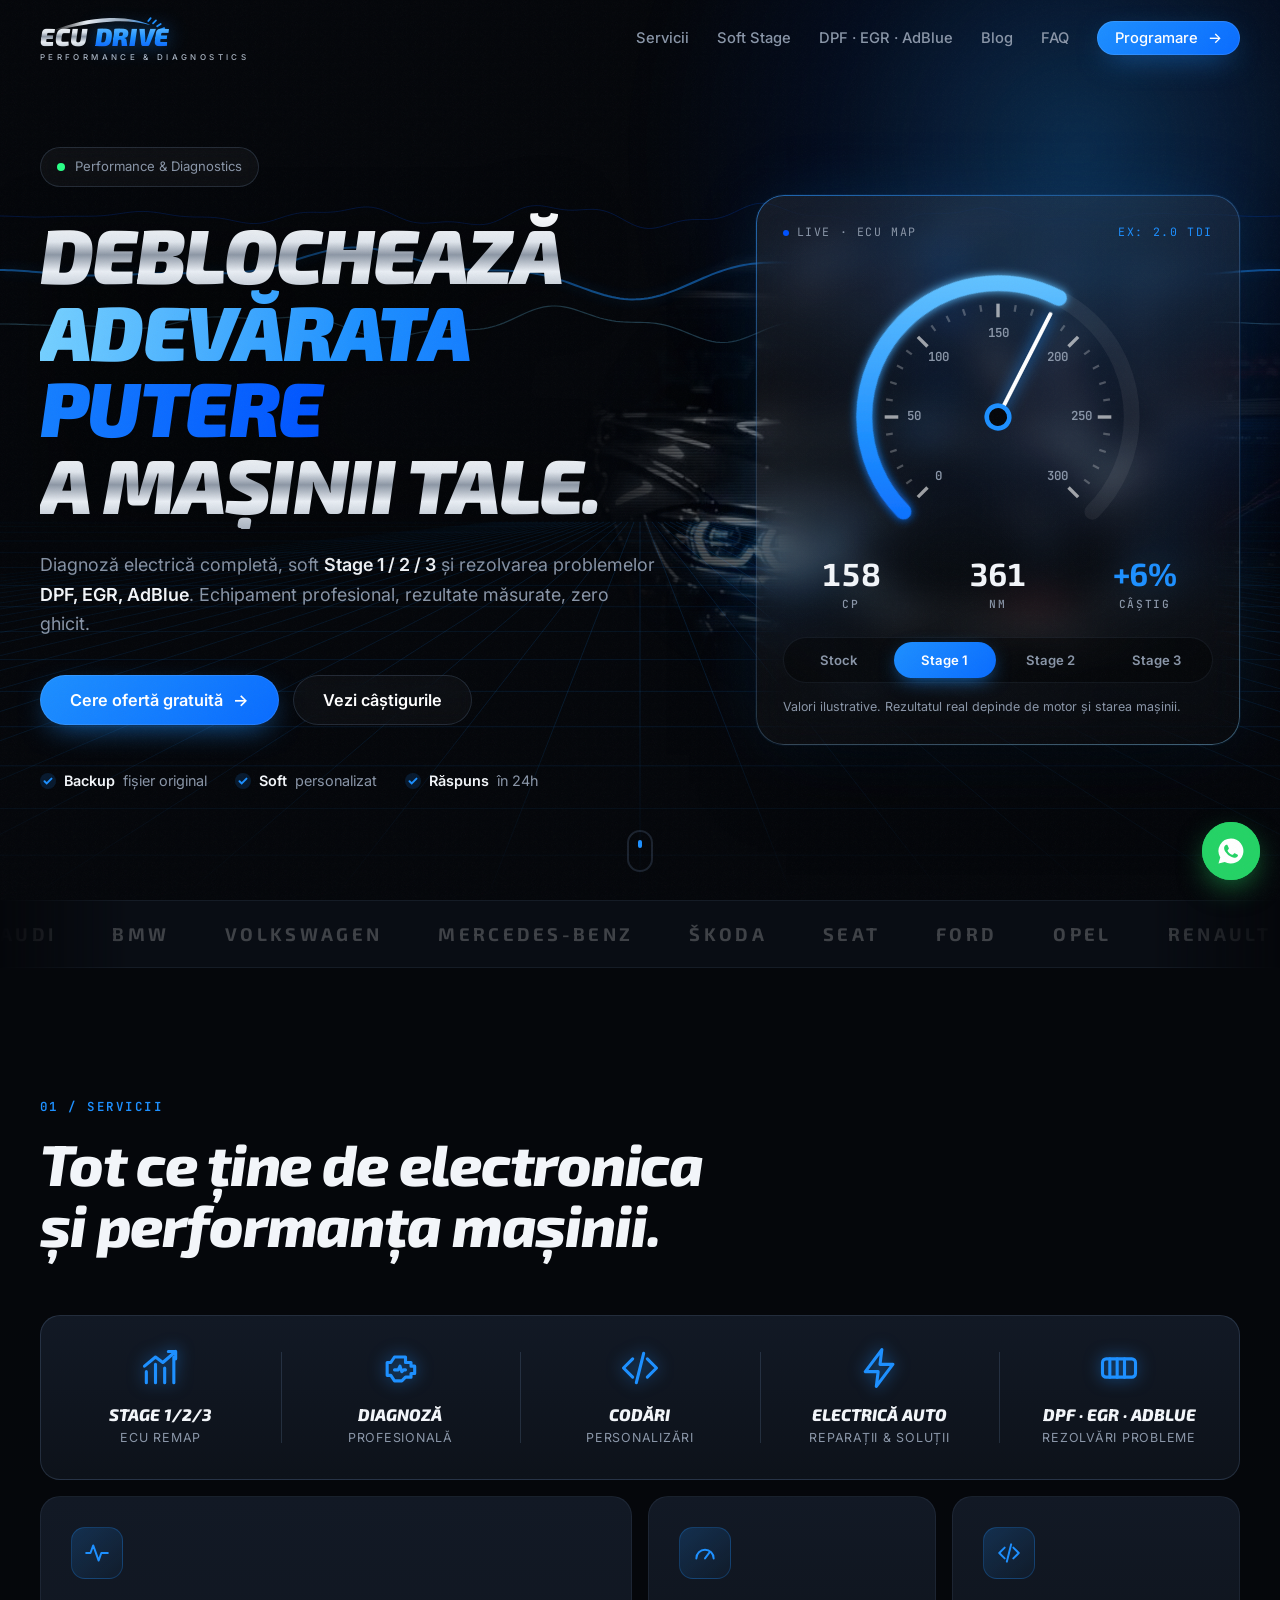
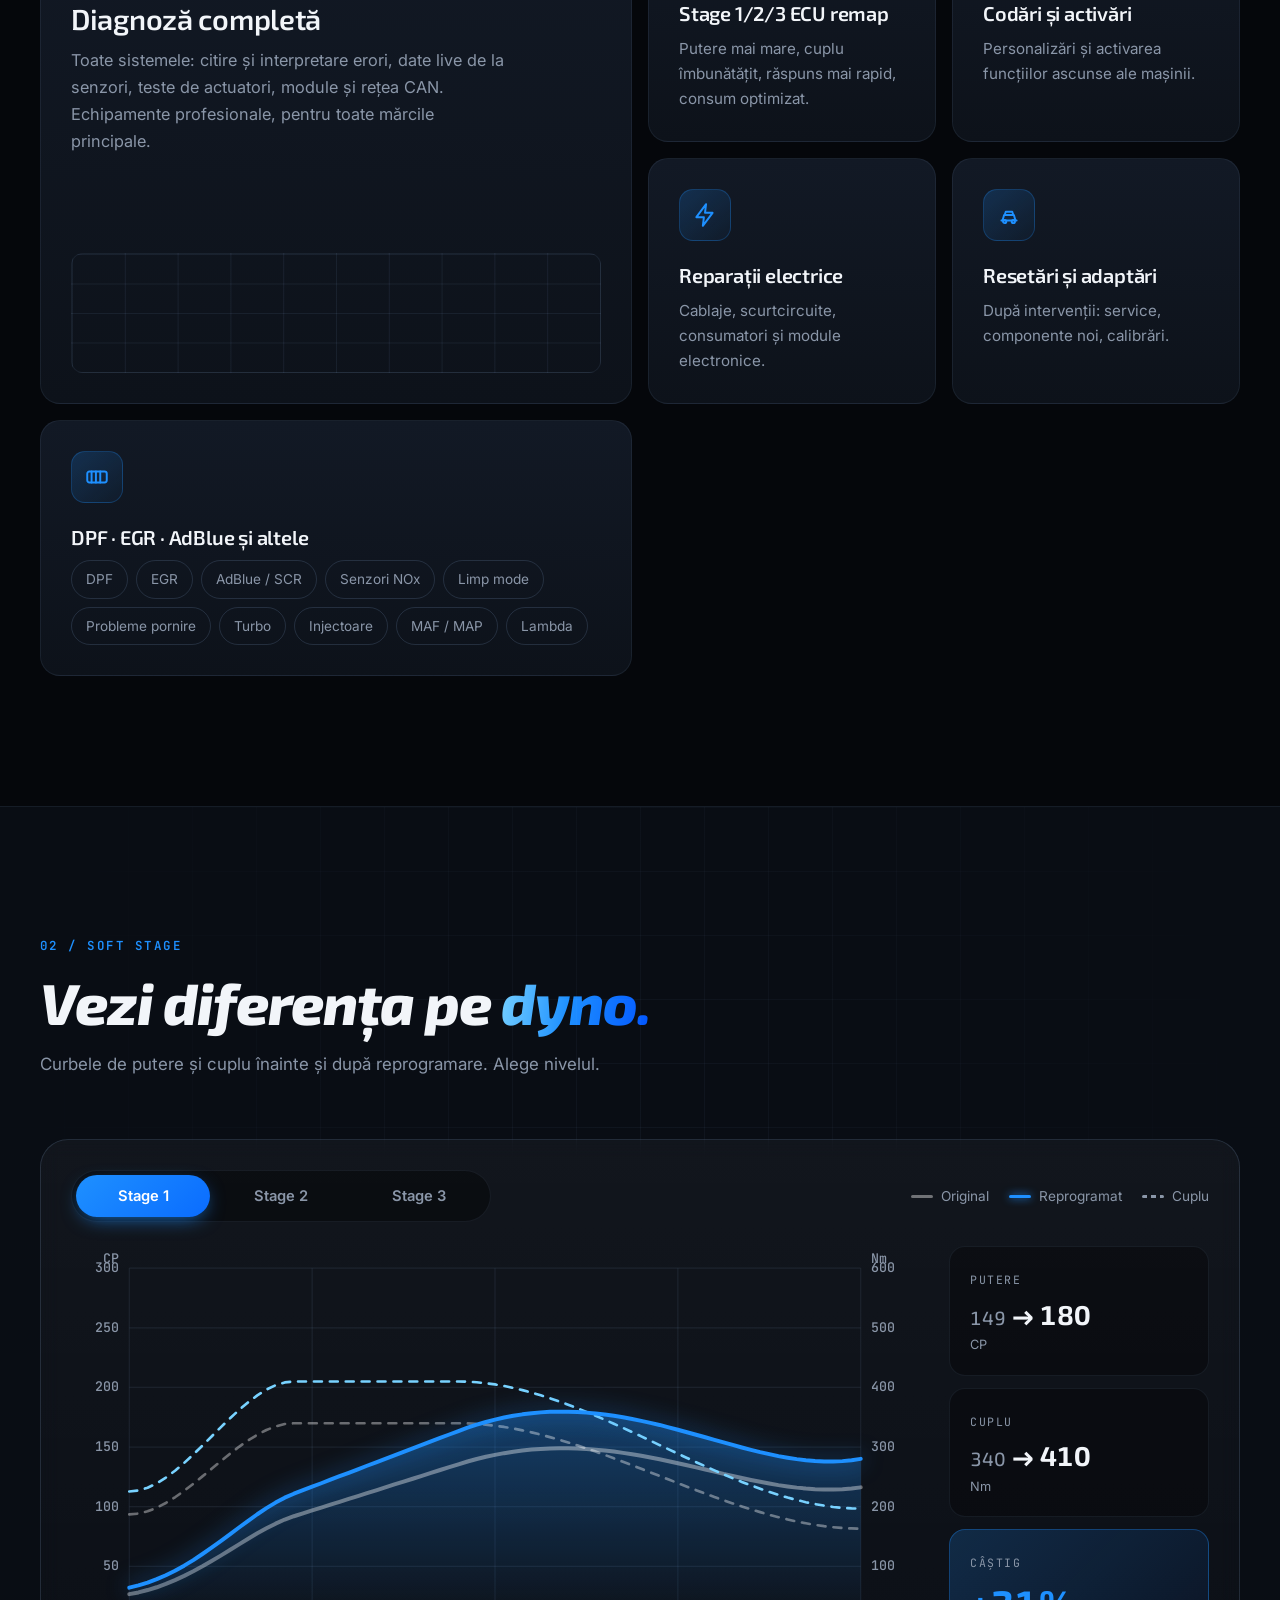
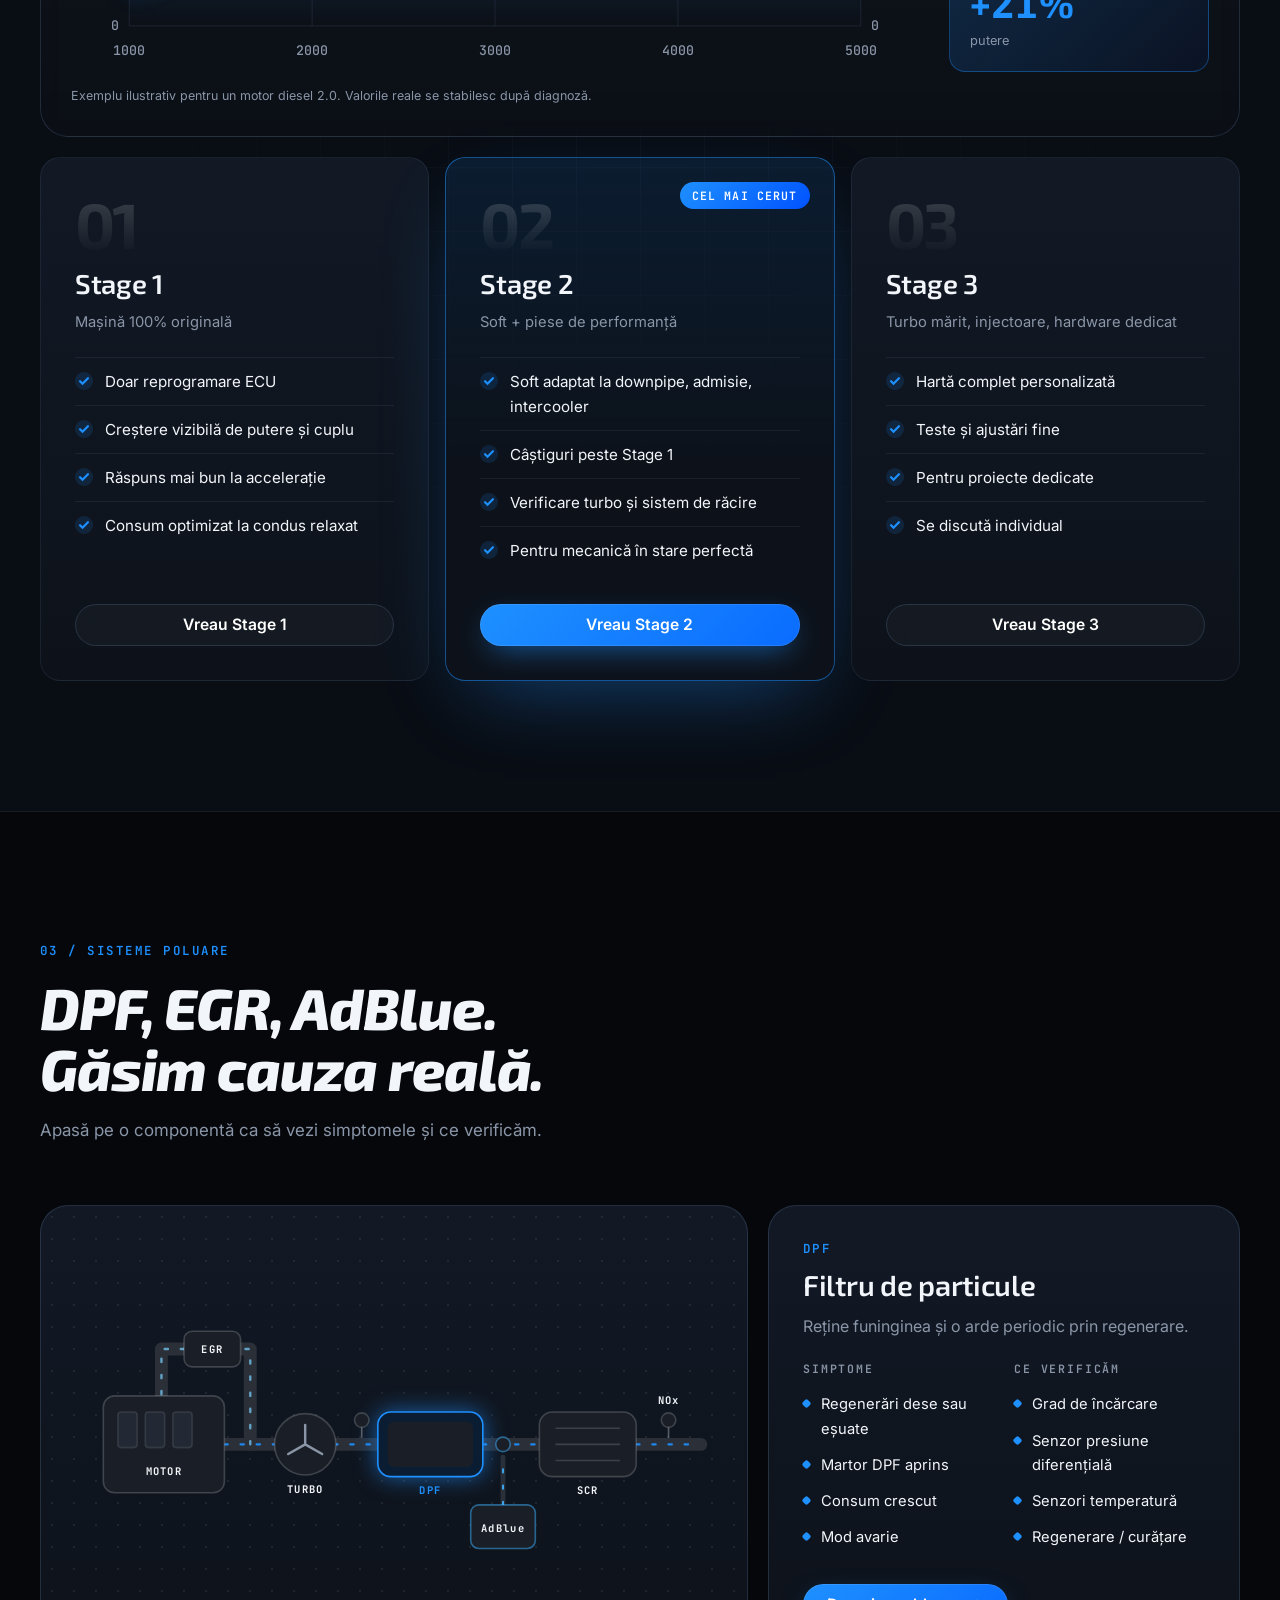
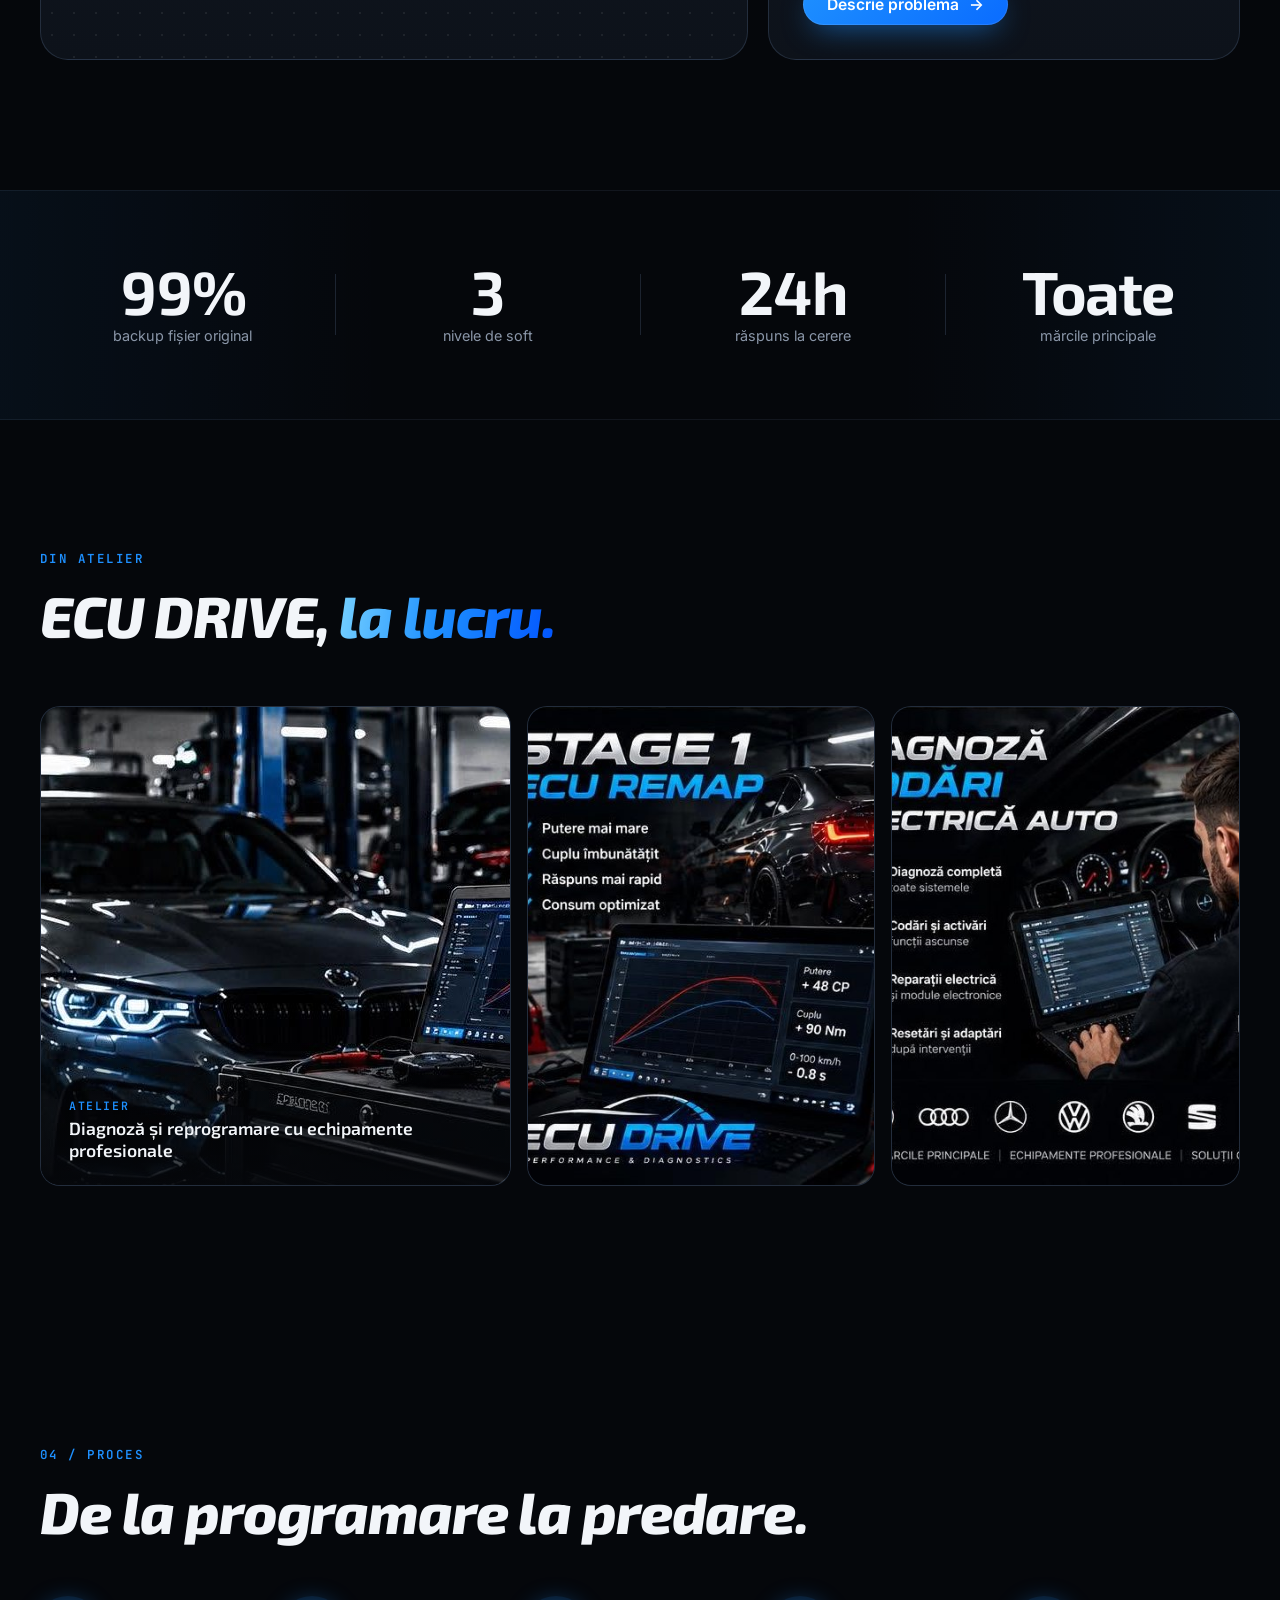
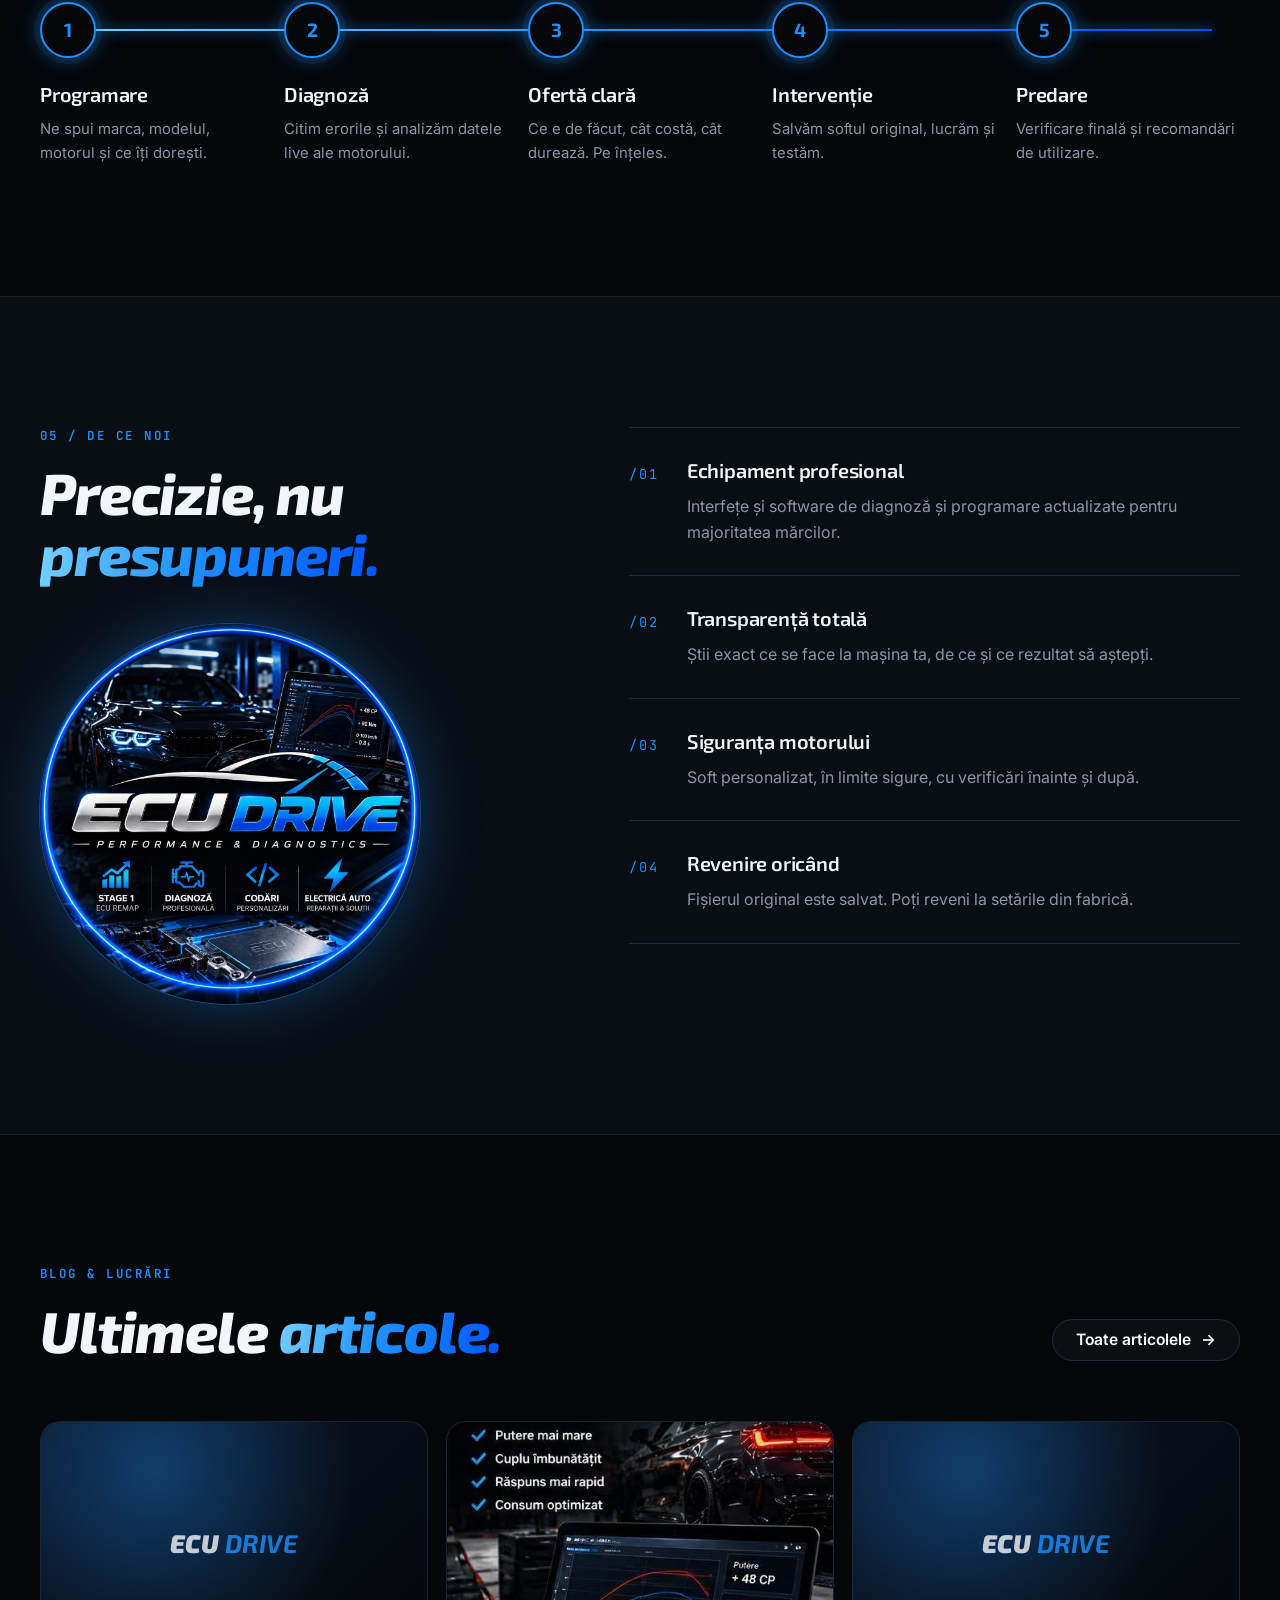
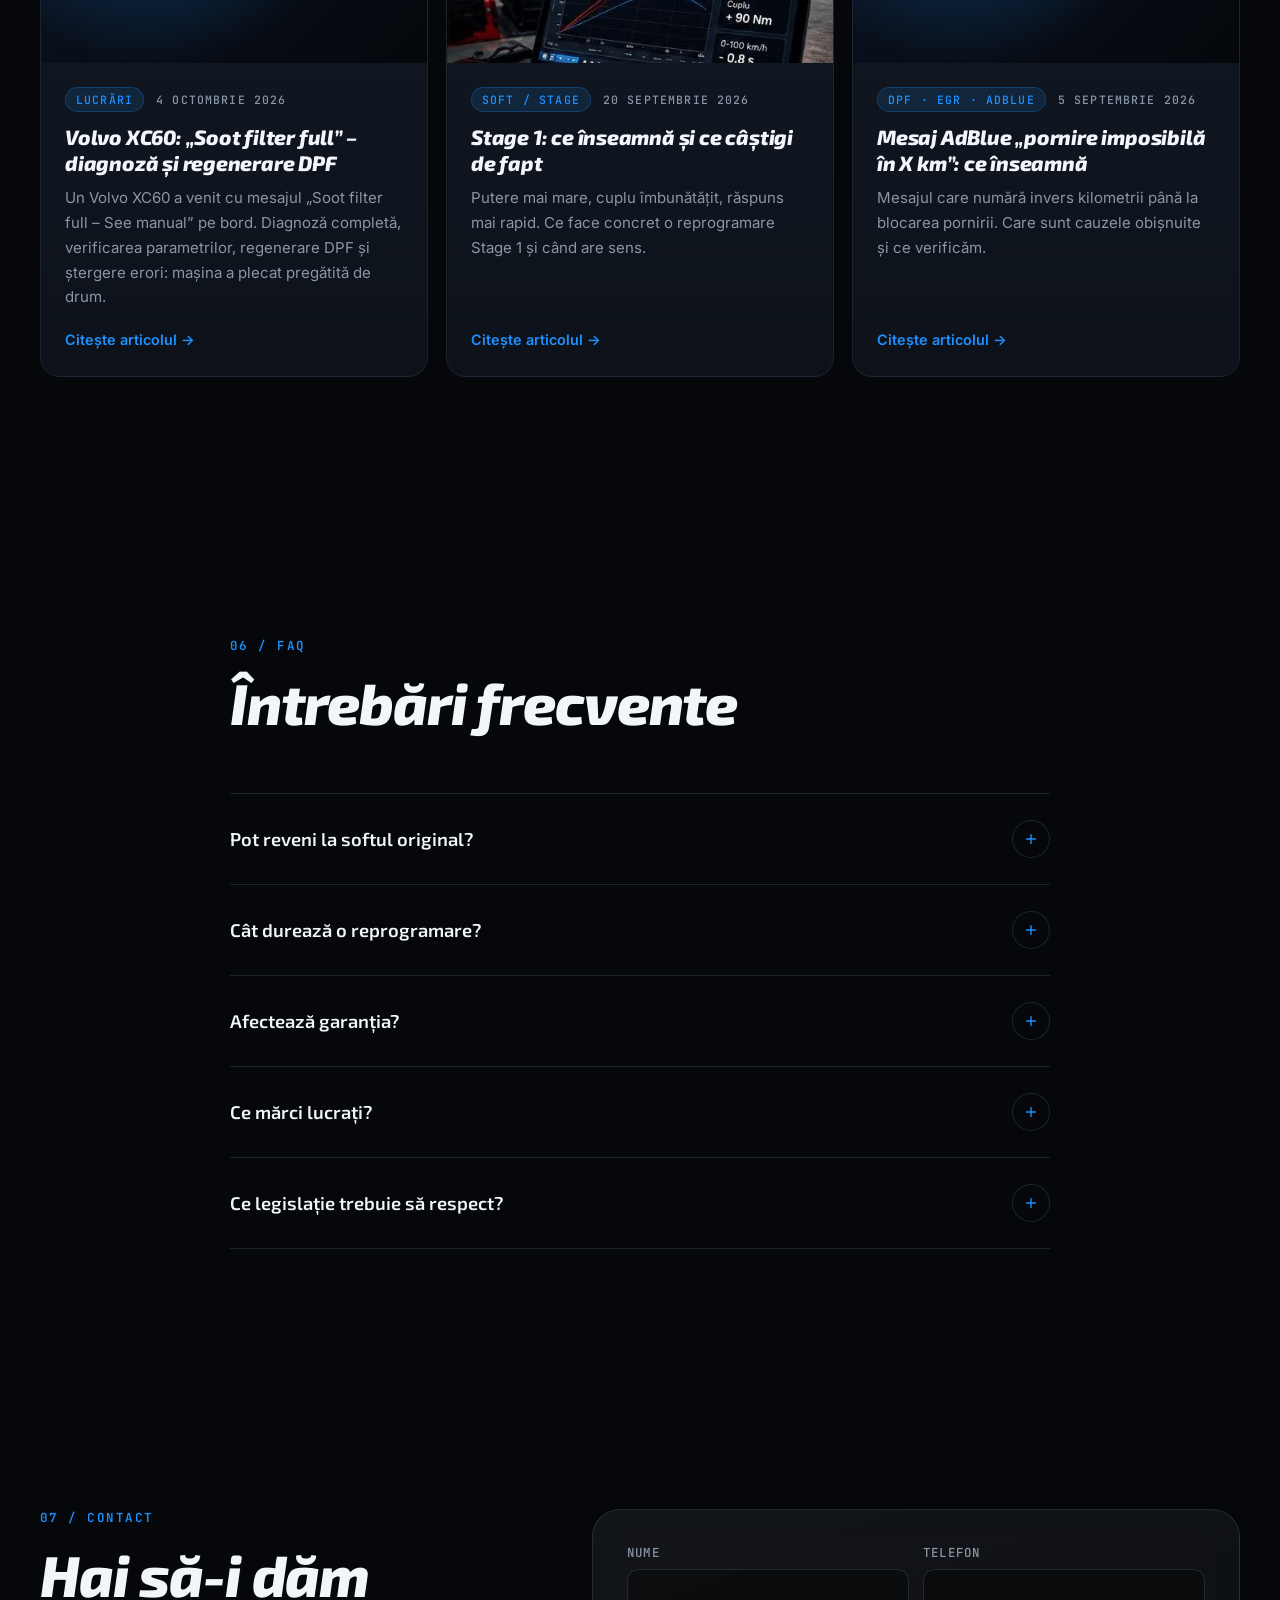
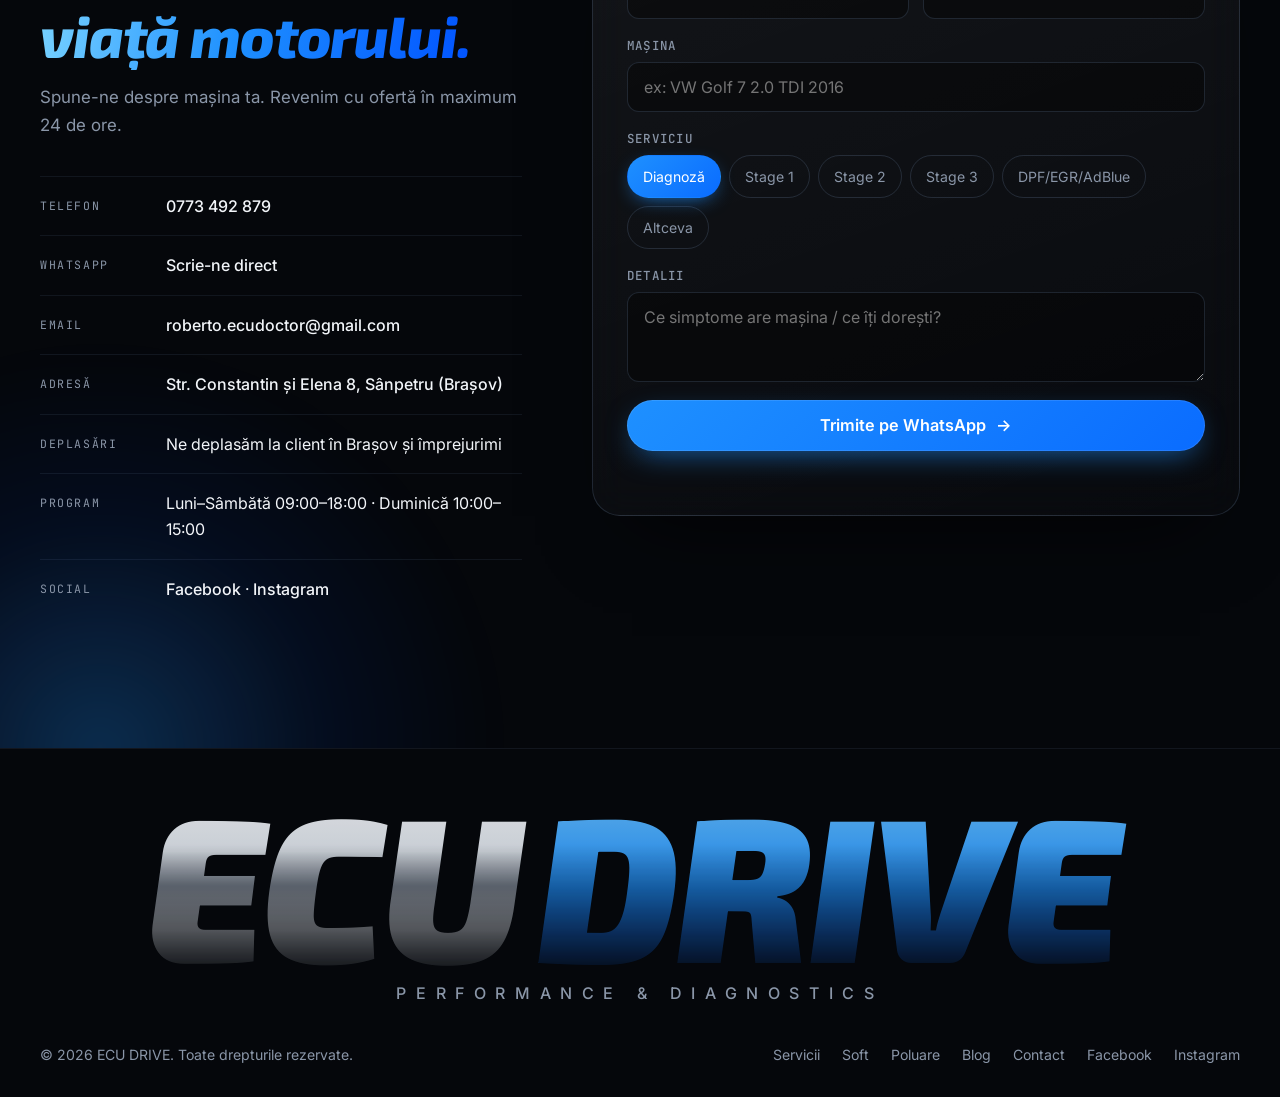
==== commit 77319a3b: "Contact: deplasări la client în Brașov și împrejurimi Co-Authored-By: Claude Opus 5.5 <noreply@anthr" ====
--- a/index.html
+++ b/index.html
@@ -435,6 +435,7 @@
         <li><span class="mono">WHATSAPP</span><a href="https://wa.me/40773492879" target="_blank" rel="noopener">Scrie-ne direct</a></li>
         <li><span class="mono">EMAIL</span><a href="mailto:roberto.ecudoctor@gmail.com">roberto.ecudoctor@gmail.com</a></li>
         <li><span class="mono">ADRESĂ</span><a href="https://www.google.com/maps/search/?api=1&amp;query=Strada+Constantin+%C8%99i+Elena+8%2C+S%C3%A2npetru%2C+Bra%C8%99ov" target="_blank" rel="noopener">Str. Constantin și Elena 8, Sânpetru (Brașov)</a></li>
+        <li><span class="mono">DEPLASĂRI</span><span>Ne deplasăm la client în Brașov și împrejurimi</span></li>
         <li><span class="mono">PROGRAM</span><span>Luni–Sâmbătă 09:00–18:00 · Duminică 10:00–15:00</span></li>
         <li><span class="mono">SOCIAL</span><span><a href="https://www.facebook.com/ecudrive" target="_blank" rel="noopener">Facebook</a> · <a href="https://www.instagram.com/ecudrive.ro/" target="_blank" rel="noopener">Instagram</a></span></li>
       </ul>
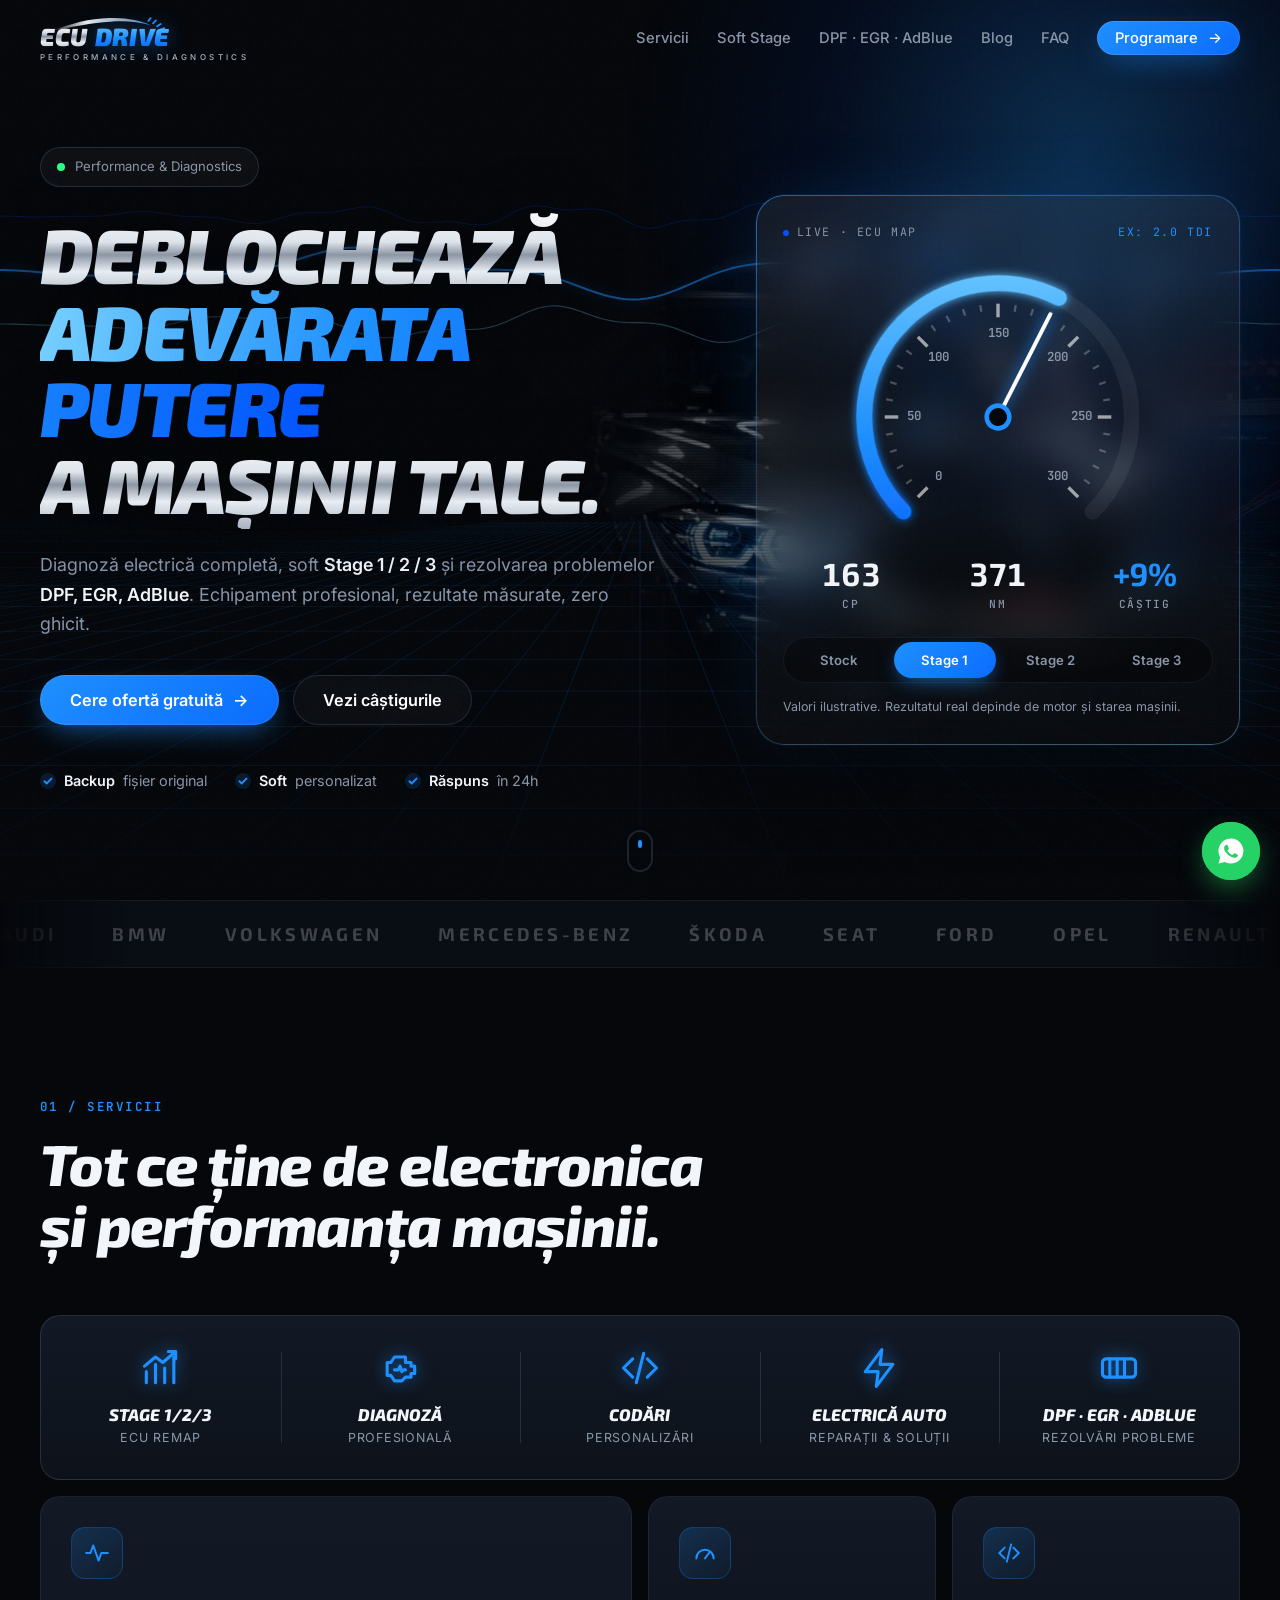
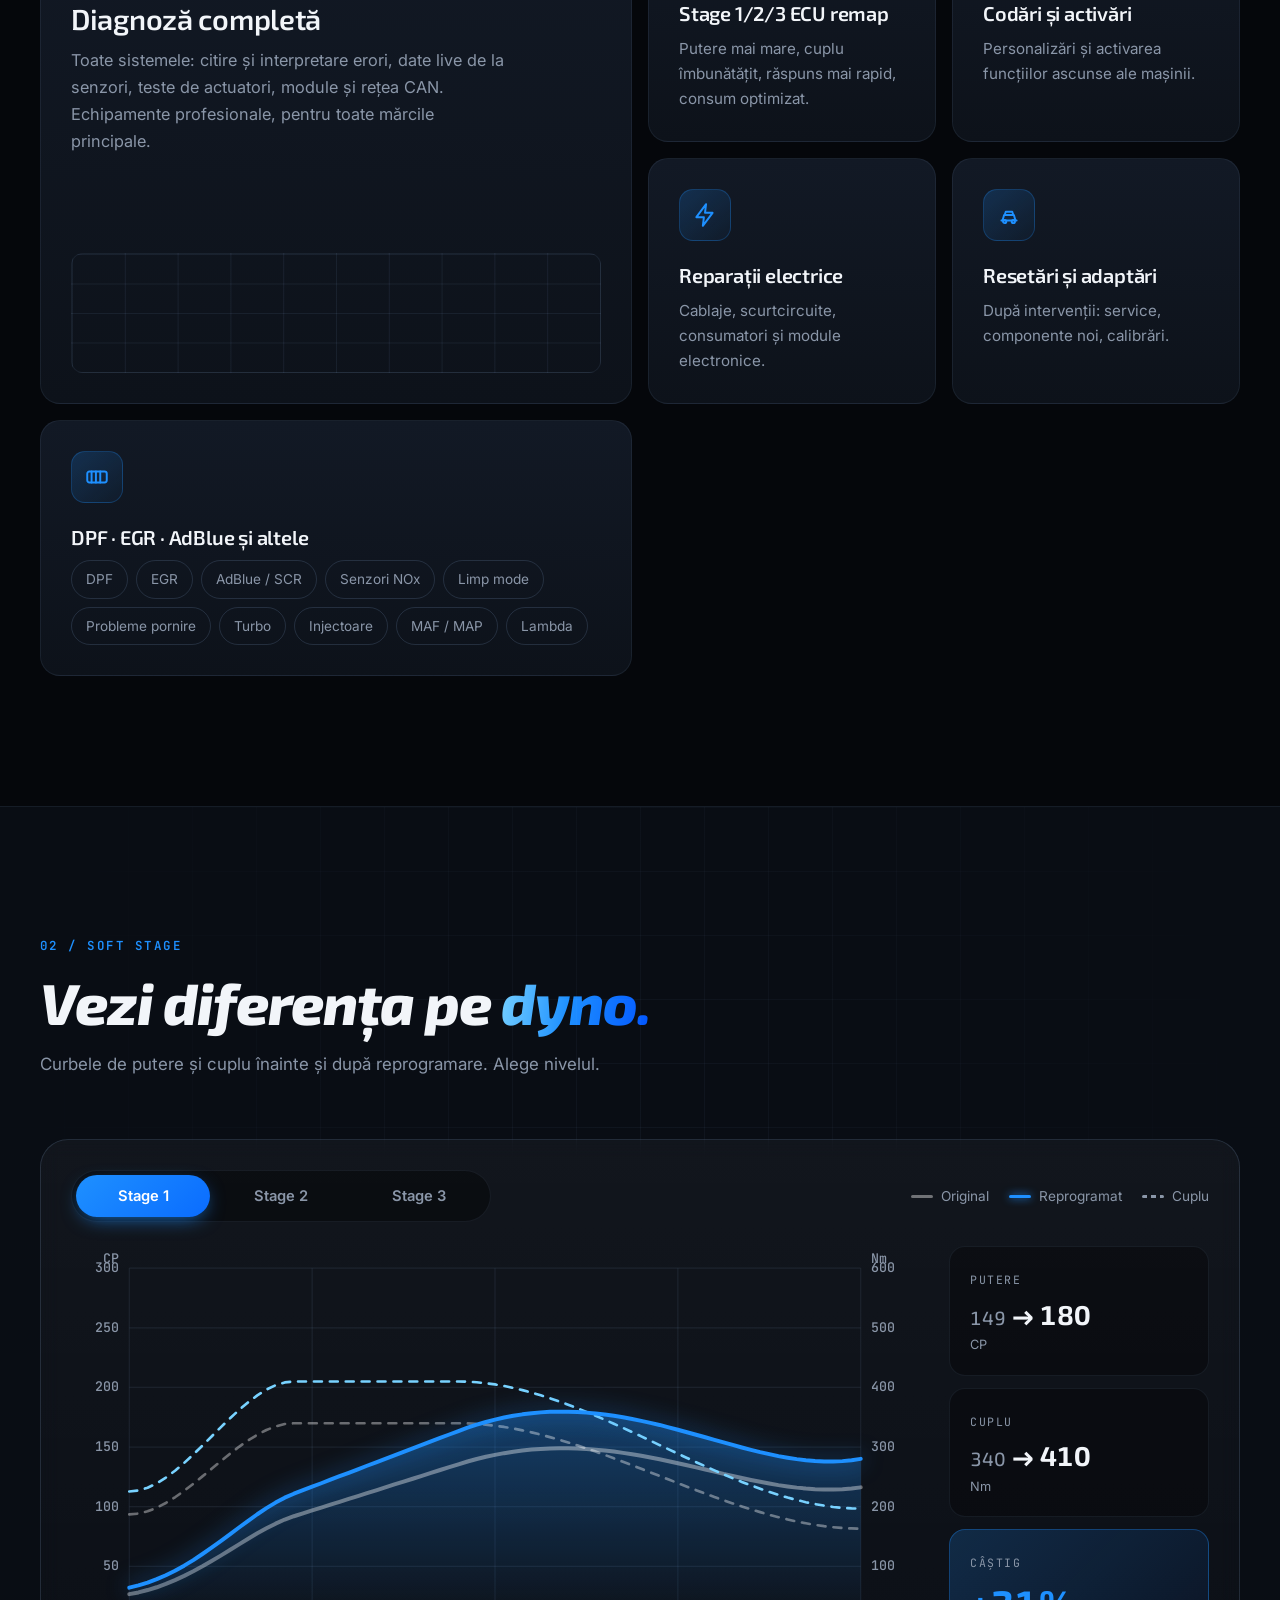
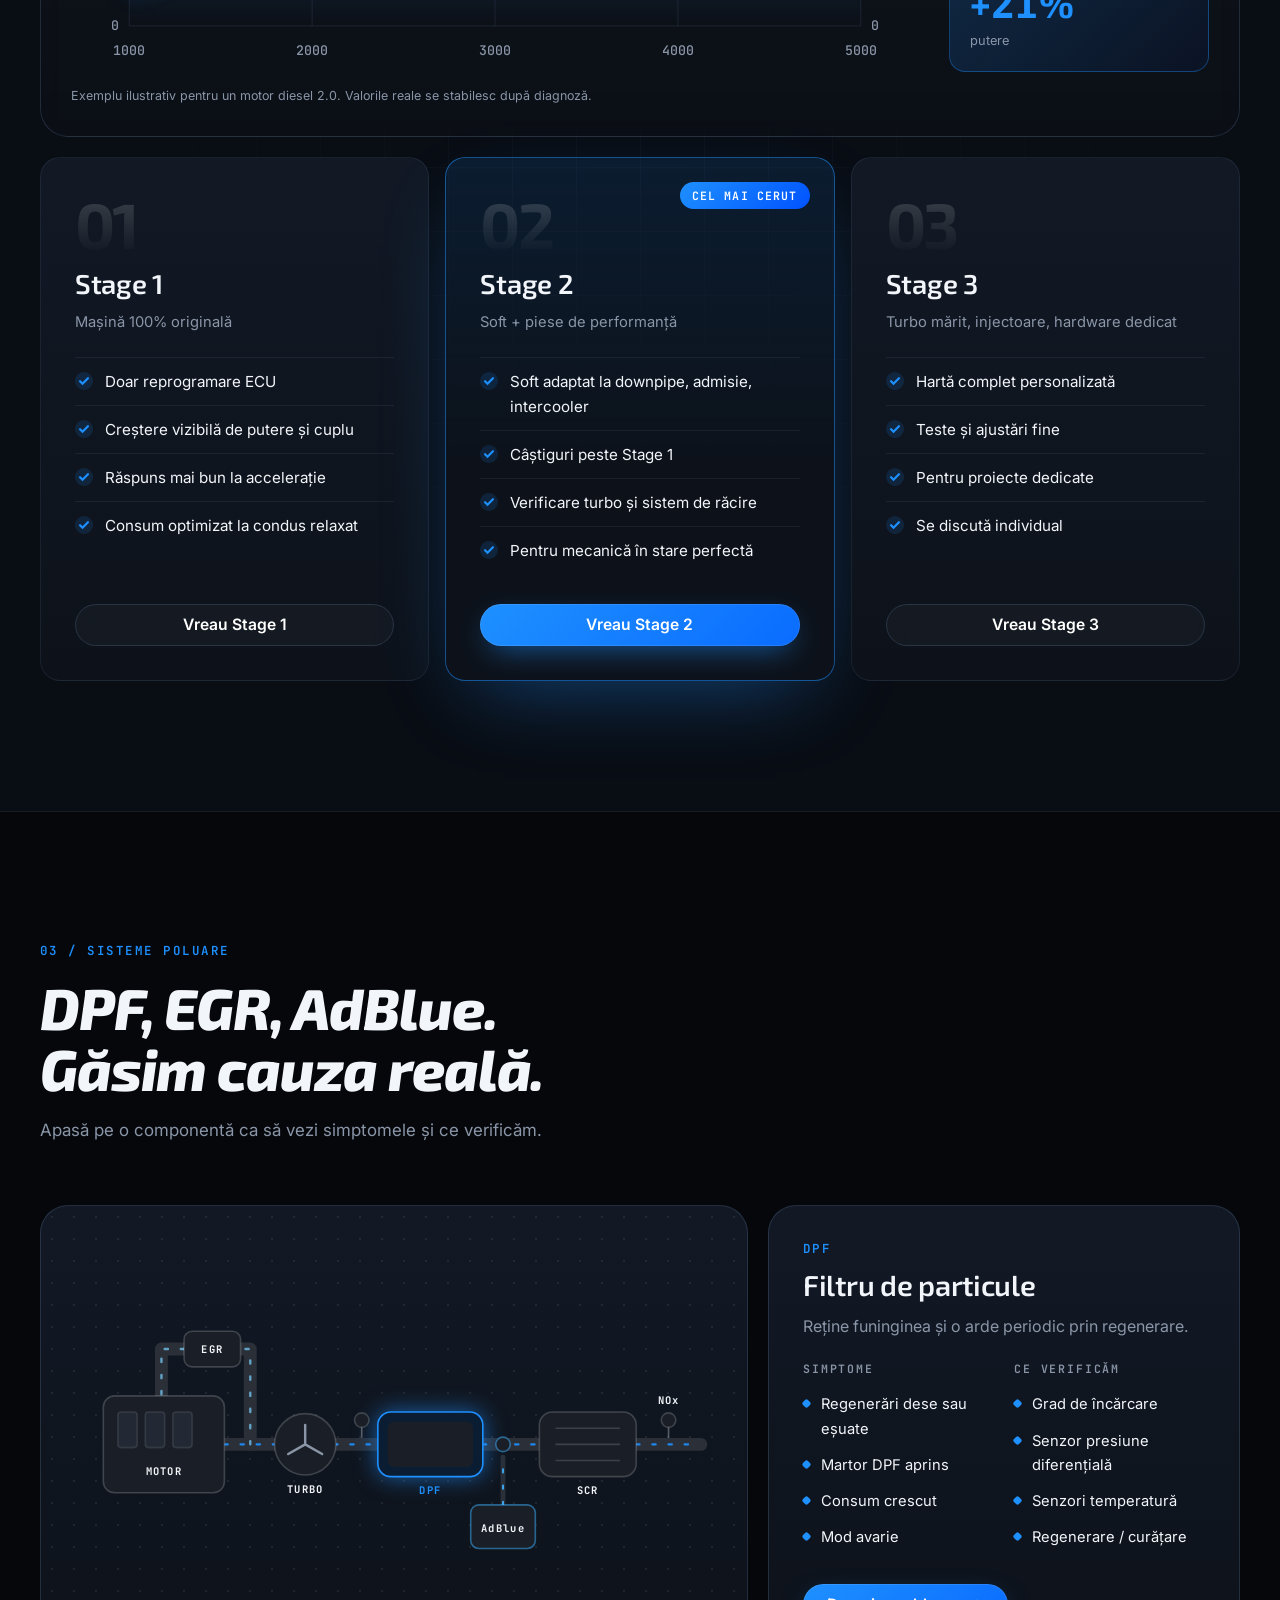
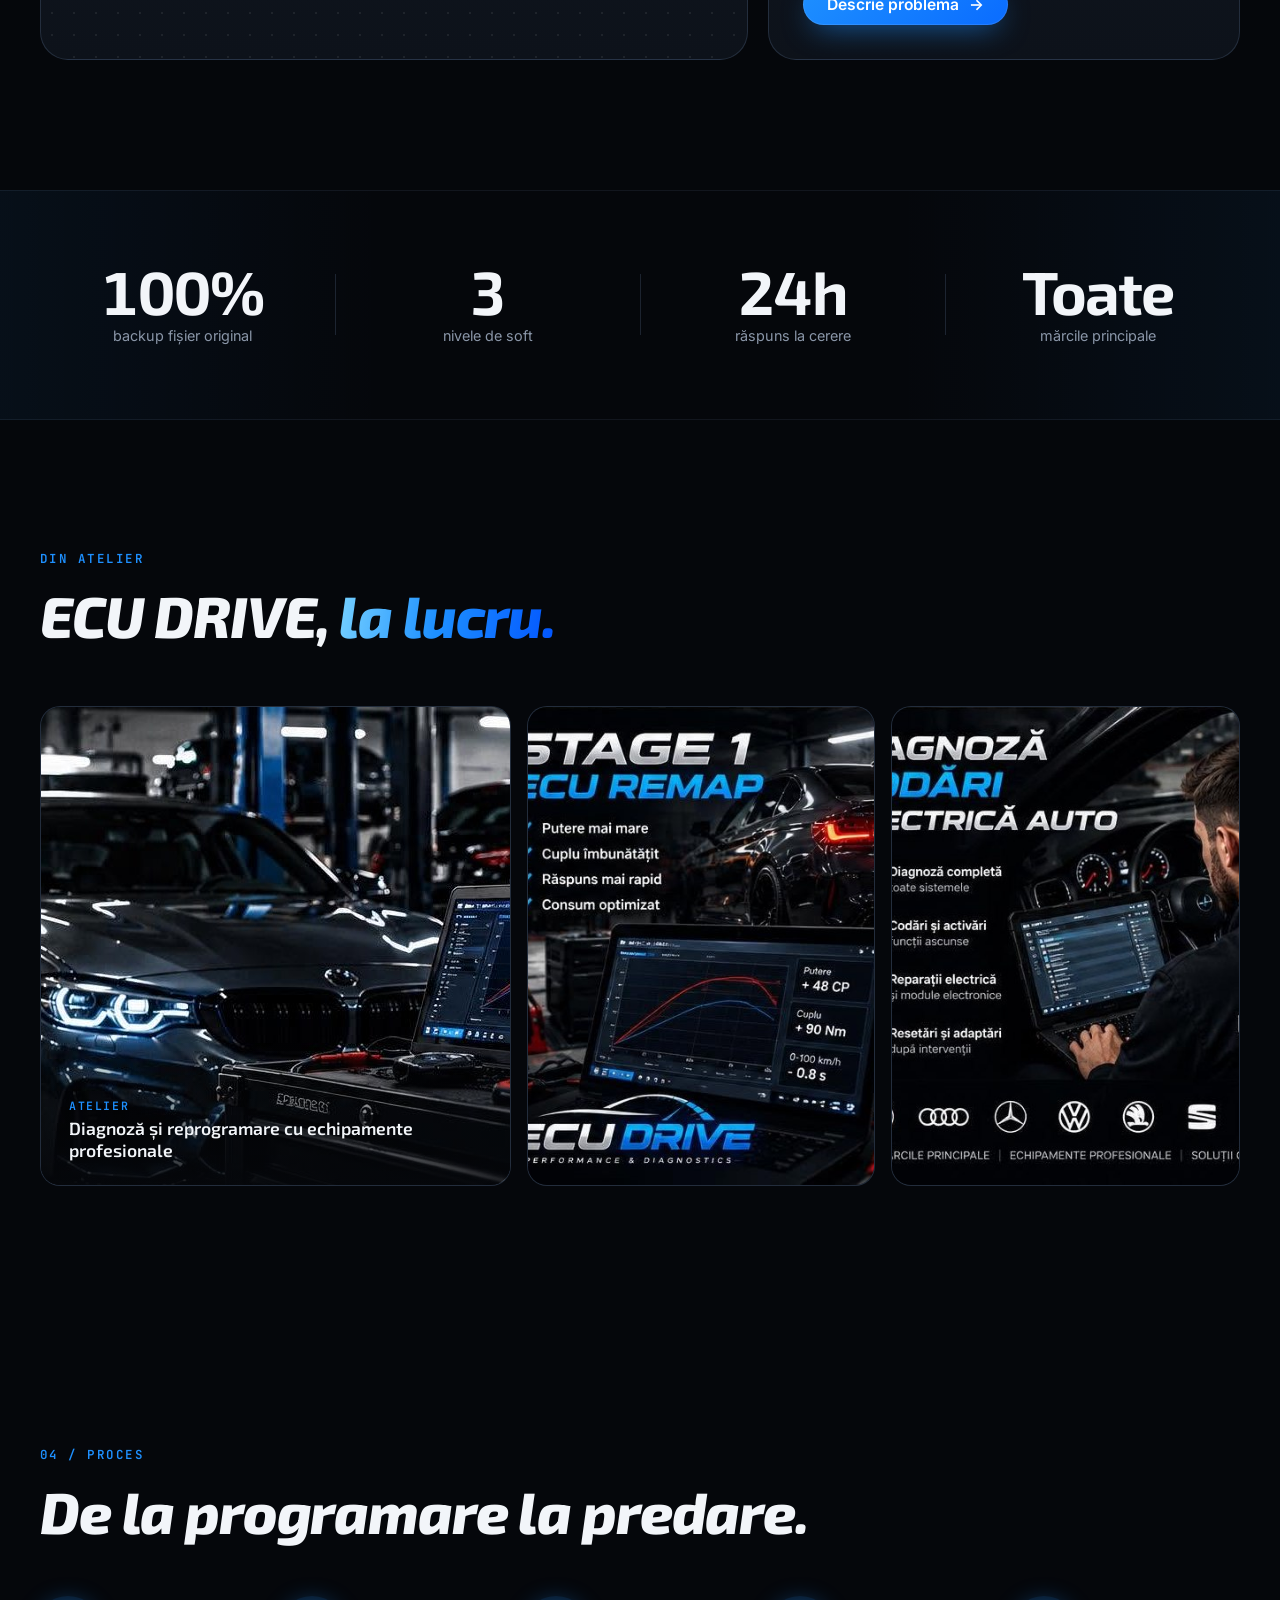
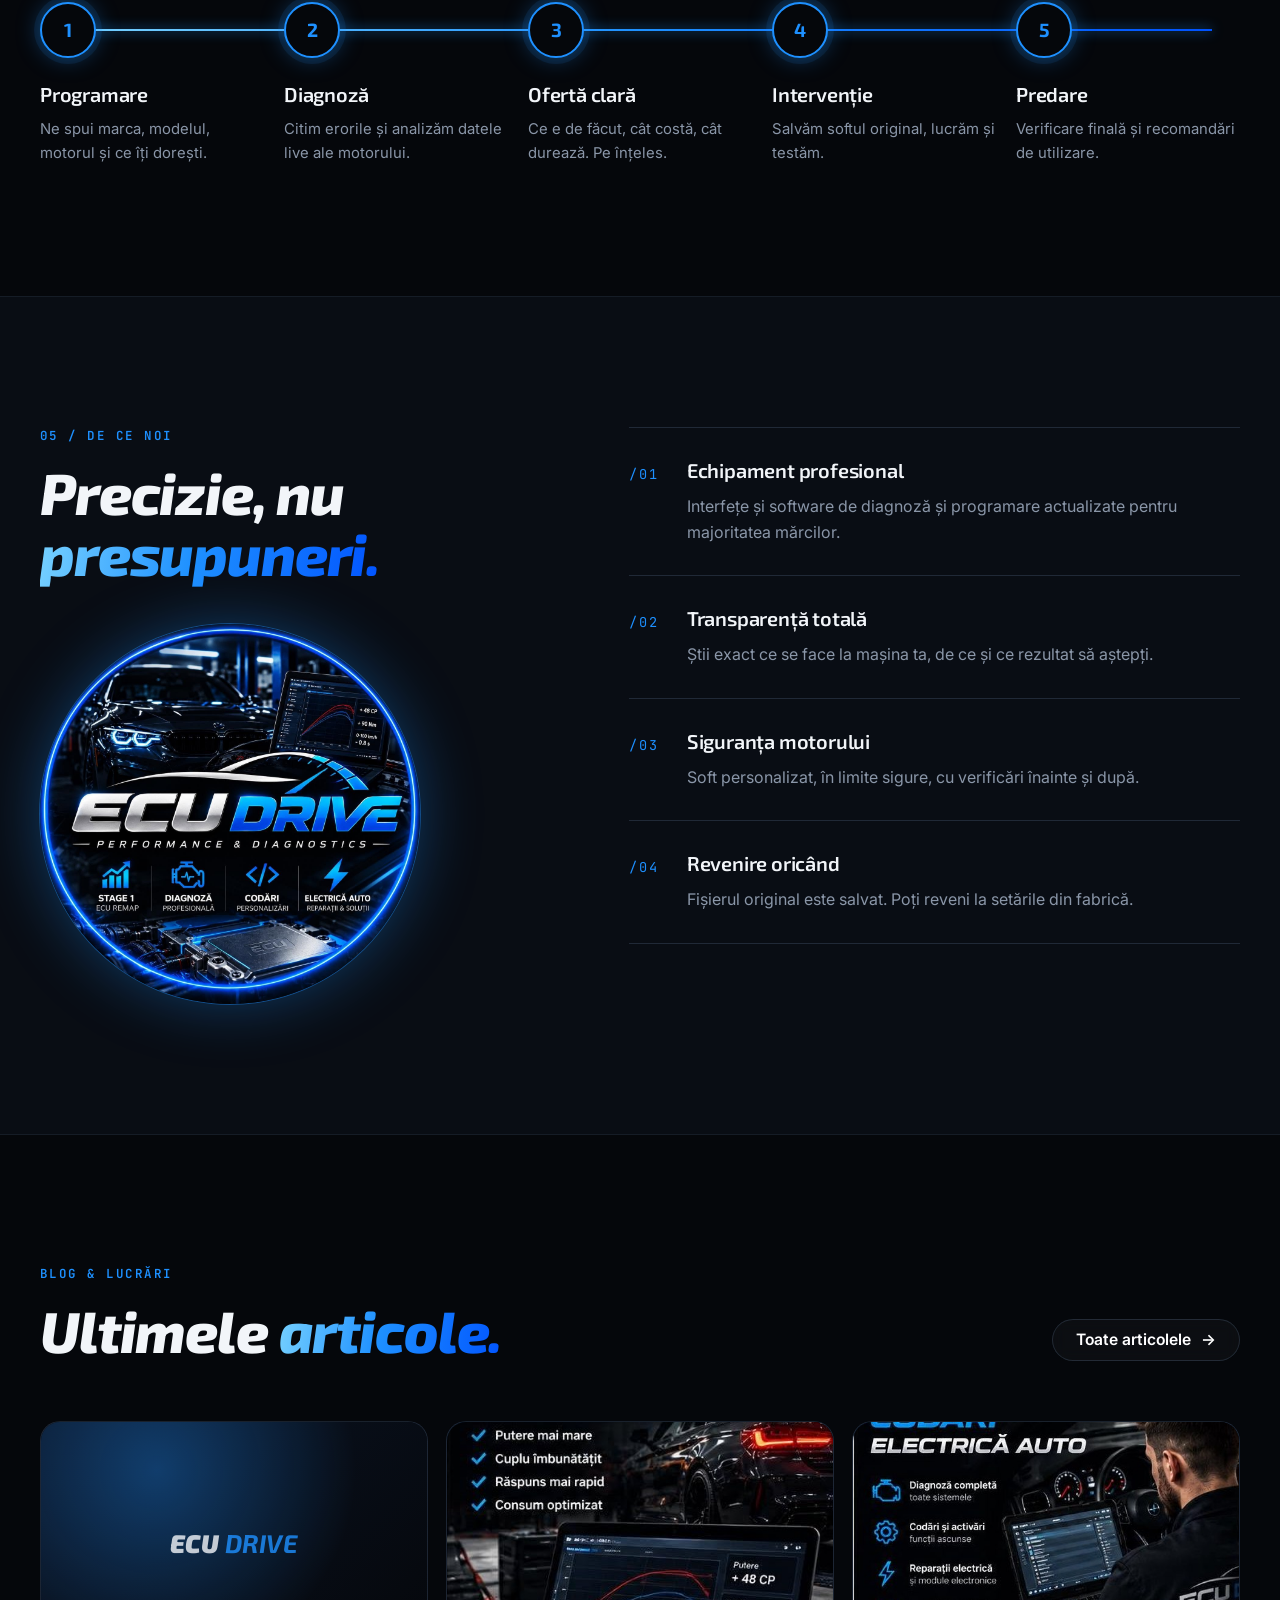
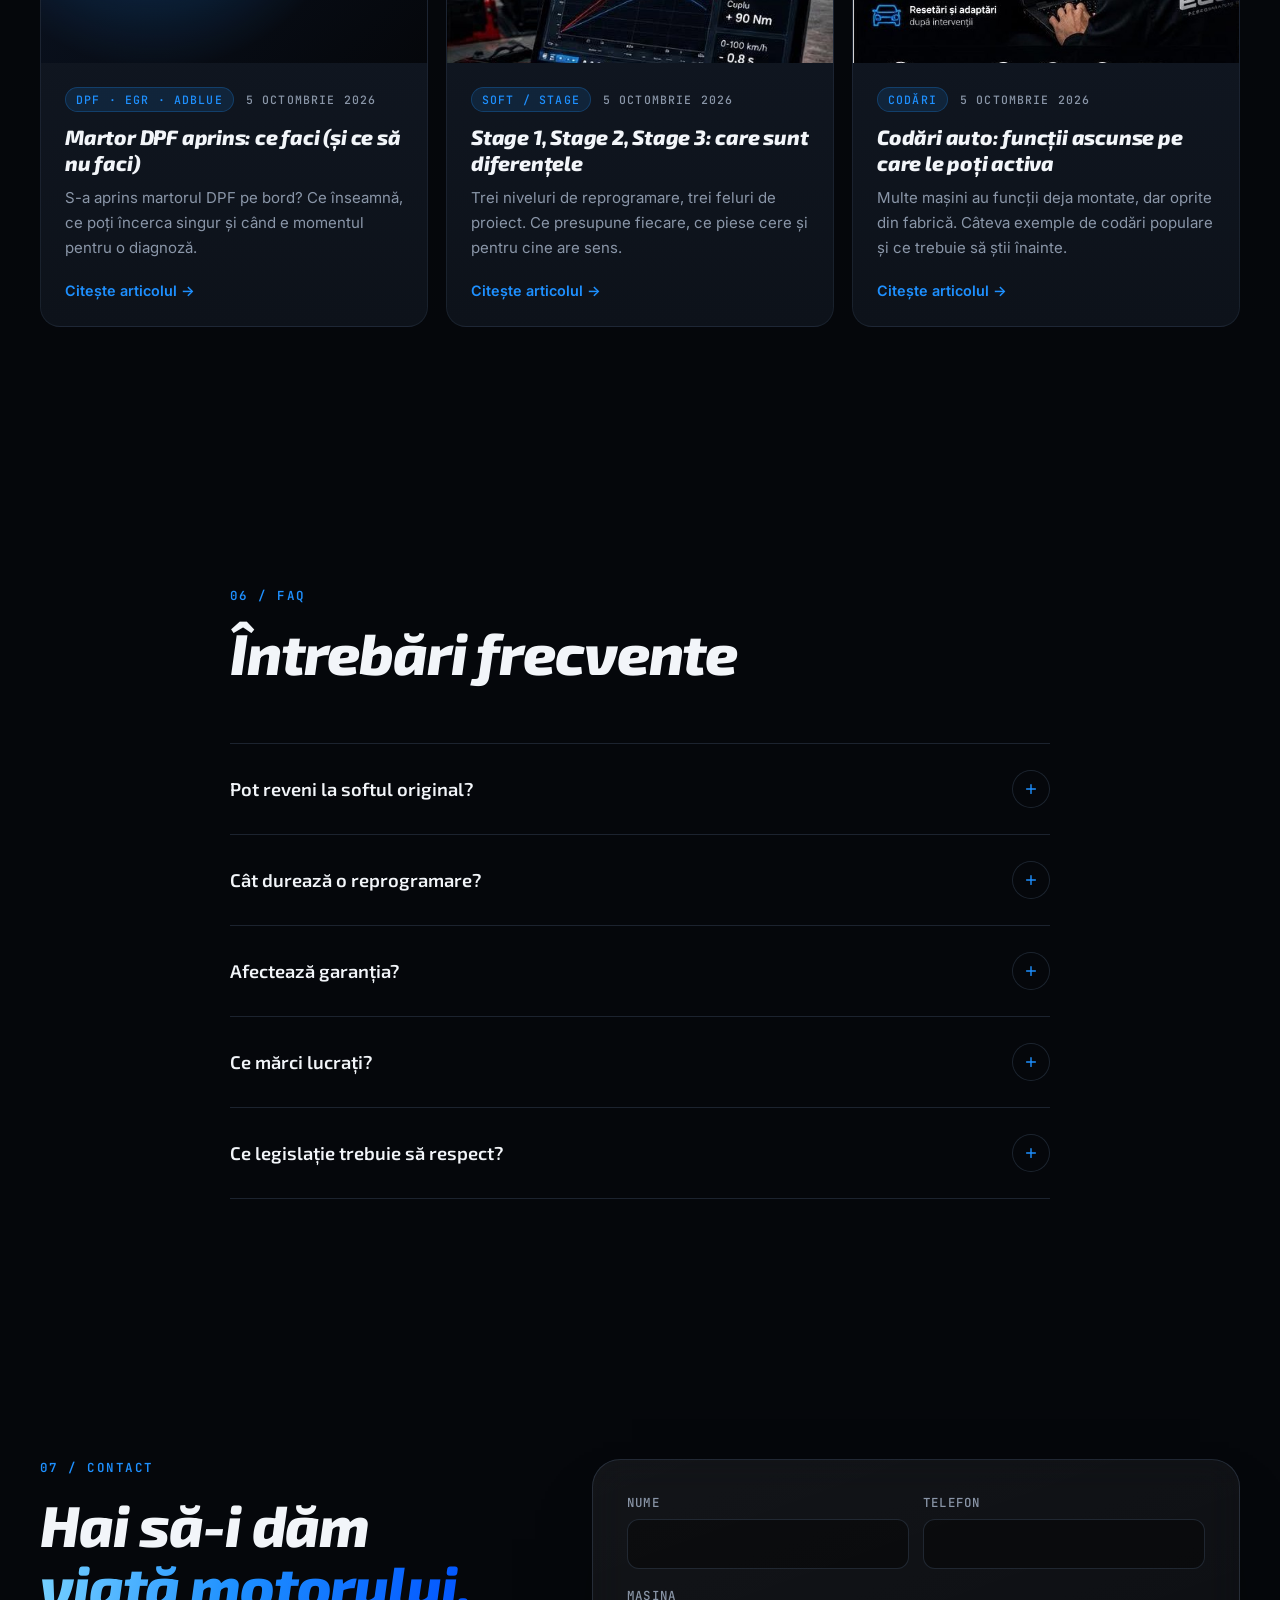
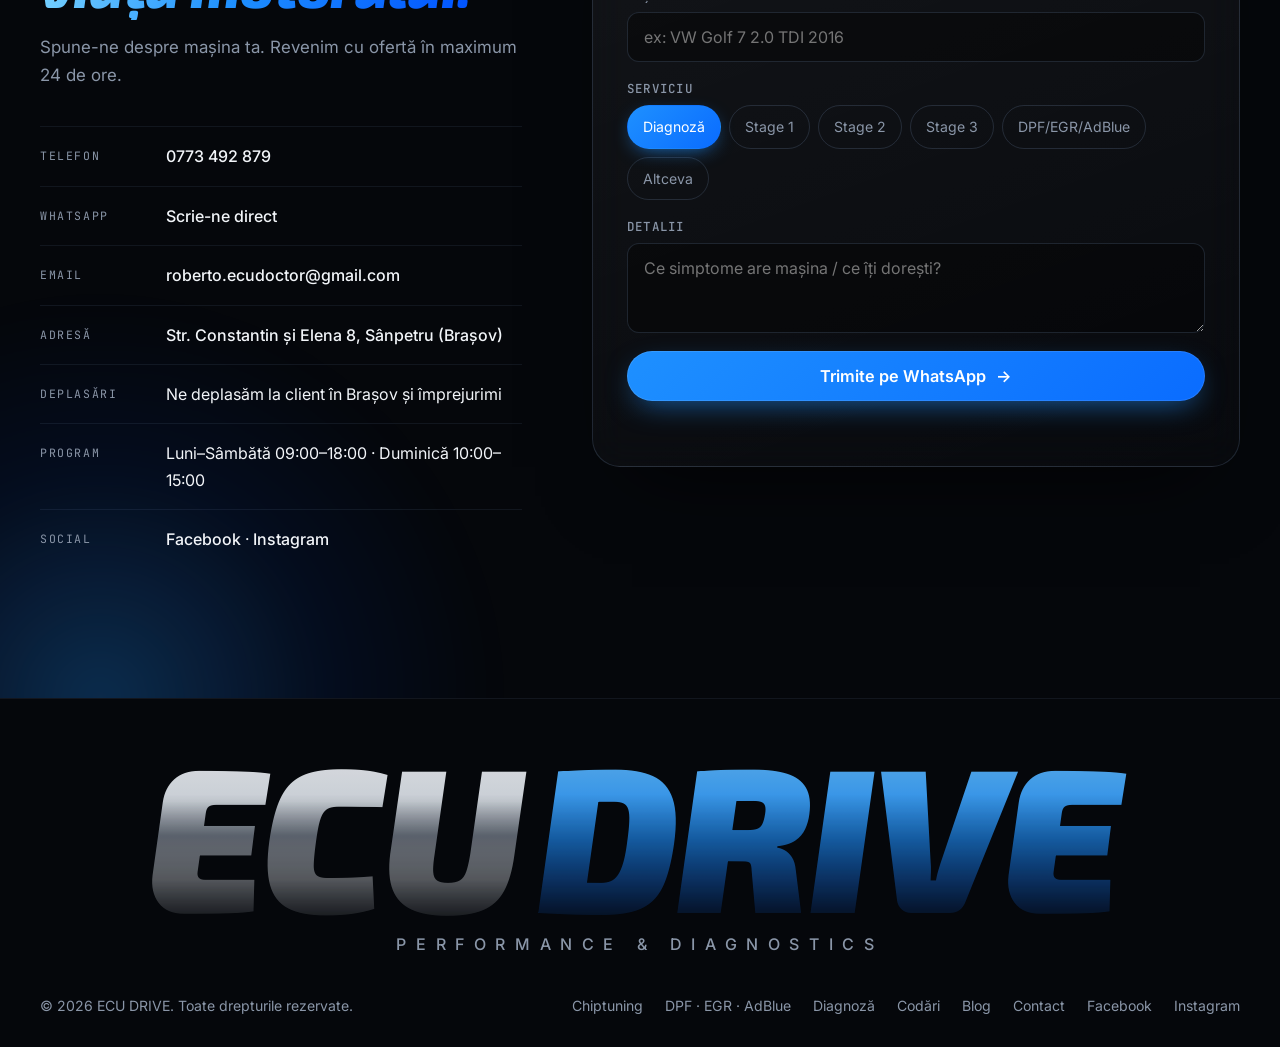
==== commit 1916cb21: "Pagini de servicii (chiptuning, DPF/EGR/AdBlue, diagnoză, codări) și 3 articole noi - pagini statice" ====
--- a/index.html
+++ b/index.html
@@ -118,11 +118,11 @@
       <h2>Tot ce ține de electronica<br>și performanța mașinii.</h2>
     </header>
     <div class="pillars reveal">
-      <a href="#soft" class="pillar"><svg viewBox="0 0 24 24"><path d="M4 20V14M9 20V10M14 20V12M19 20V6"/><path d="M3 11 9 6l4 3 7-6M16 3h4v4"/></svg><b>Stage 1/2/3</b><span>ECU remap</span></a>
-      <a href="#servicii-detalii" class="pillar"><svg viewBox="0 0 24 24"><path d="M5 9h2l2-3h6v3h3v2h2v4h-2v2h-3l-2 2H9l-2-3H5z"/><path d="M9 13h2l1-2 1 3 1-1h1"/></svg><b>Diagnoză</b><span>Profesională</span></a>
-      <a href="#servicii-detalii" class="pillar"><svg viewBox="0 0 24 24"><path d="m8 7-5 5 5 5M16 7l5 5-5 5M14 4l-4 16"/></svg><b>Codări</b><span>Personalizări</span></a>
-      <a href="#servicii-detalii" class="pillar"><svg viewBox="0 0 24 24"><path d="M13 2 4 14h7l-1 8 9-12h-7z"/></svg><b>Electrică auto</b><span>Reparații &amp; soluții</span></a>
-      <a href="#probleme" class="pillar"><svg viewBox="0 0 24 24"><rect x="3" y="7" width="18" height="10" rx="2"/><path d="M7 7v10M11 7v10M15 7v10"/></svg><b>DPF · EGR · AdBlue</b><span>Rezolvări probleme</span></a>
+      <a href="chiptuning-brasov.html" class="pillar"><svg viewBox="0 0 24 24"><path d="M4 20V14M9 20V10M14 20V12M19 20V6"/><path d="M3 11 9 6l4 3 7-6M16 3h4v4"/></svg><b>Stage 1/2/3</b><span>ECU remap</span></a>
+      <a href="diagnoza-auto-brasov.html" class="pillar"><svg viewBox="0 0 24 24"><path d="M5 9h2l2-3h6v3h3v2h2v4h-2v2h-3l-2 2H9l-2-3H5z"/><path d="M9 13h2l1-2 1 3 1-1h1"/></svg><b>Diagnoză</b><span>Profesională</span></a>
+      <a href="codari-auto-brasov.html" class="pillar"><svg viewBox="0 0 24 24"><path d="m8 7-5 5 5 5M16 7l5 5-5 5M14 4l-4 16"/></svg><b>Codări</b><span>Personalizări</span></a>
+      <a href="diagnoza-auto-brasov.html#electrica" class="pillar"><svg viewBox="0 0 24 24"><path d="M13 2 4 14h7l-1 8 9-12h-7z"/></svg><b>Electrică auto</b><span>Reparații &amp; soluții</span></a>
+      <a href="dpf-egr-adblue-brasov.html" class="pillar"><svg viewBox="0 0 24 24"><rect x="3" y="7" width="18" height="10" rx="2"/><path d="M7 7v10M11 7v10M15 7v10"/></svg><b>DPF · EGR · AdBlue</b><span>Rezolvări probleme</span></a>
     </div>
     <div class="bento" id="servicii-detalii">
       <article class="tile tile--xl spot reveal">
@@ -469,7 +469,7 @@
     <p class="foot__tag" aria-hidden="true">Performance &amp; Diagnostics</p>
     <div class="foot__in">
       <span>© <span id="yr"></span> ECU DRIVE. Toate drepturile rezervate.</span>
-      <nav><a href="#servicii">Servicii</a><a href="#soft">Soft</a><a href="#probleme">Poluare</a><a href="blog.html">Blog</a><a href="#contact">Contact</a><a href="https://www.facebook.com/ecudrive" target="_blank" rel="noopener">Facebook</a><a href="https://www.instagram.com/ecudrive.ro/" target="_blank" rel="noopener">Instagram</a></nav>
+      <nav><a href="chiptuning-brasov.html">Chiptuning</a><a href="dpf-egr-adblue-brasov.html">DPF · EGR · AdBlue</a><a href="diagnoza-auto-brasov.html">Diagnoză</a><a href="codari-auto-brasov.html">Codări</a><a href="blog.html">Blog</a><a href="#contact">Contact</a><a href="https://www.facebook.com/ecudrive" target="_blank" rel="noopener">Facebook</a><a href="https://www.instagram.com/ecudrive.ro/" target="_blank" rel="noopener">Instagram</a></nav>
     </div>
   </div>
 </footer>
--- a/style.css
+++ b/style.css
@@ -455,7 +455,7 @@
 @keyframes fadeUp{from{opacity:0;transform:translateY(24px)}}
 
 /* articol */
-.article{padding:150px 0 40px}
+.article{position:relative;padding:150px 0 40px;overflow-x:clip}
 .article__head{max-width:860px;margin:0 auto 40px}
 .article__head h1{font-size:clamp(2rem,5vw,3.6rem);text-transform:none;line-height:1.08}
 .article__meta{display:flex;gap:14px;flex-wrap:wrap;align-items:center;margin-top:22px;font:500 .78rem var(--fm);letter-spacing:.1em;text-transform:uppercase;color:var(--mute)}
@@ -488,6 +488,12 @@
 .related{margin-top:90px}
 .related h2{margin-bottom:30px}
 
+/* pagini de servicii */
+.svc__lead{max-width:62ch}
+.svc__cta{margin-top:30px}
+.svc__faq{margin:80px auto 0}
+.svc__faq h2{margin-bottom:24px}
+
 @media(max-width:1024px){
   .posts{grid-template-columns:repeat(2,1fr)}
   .pcard--feat{flex-direction:column}
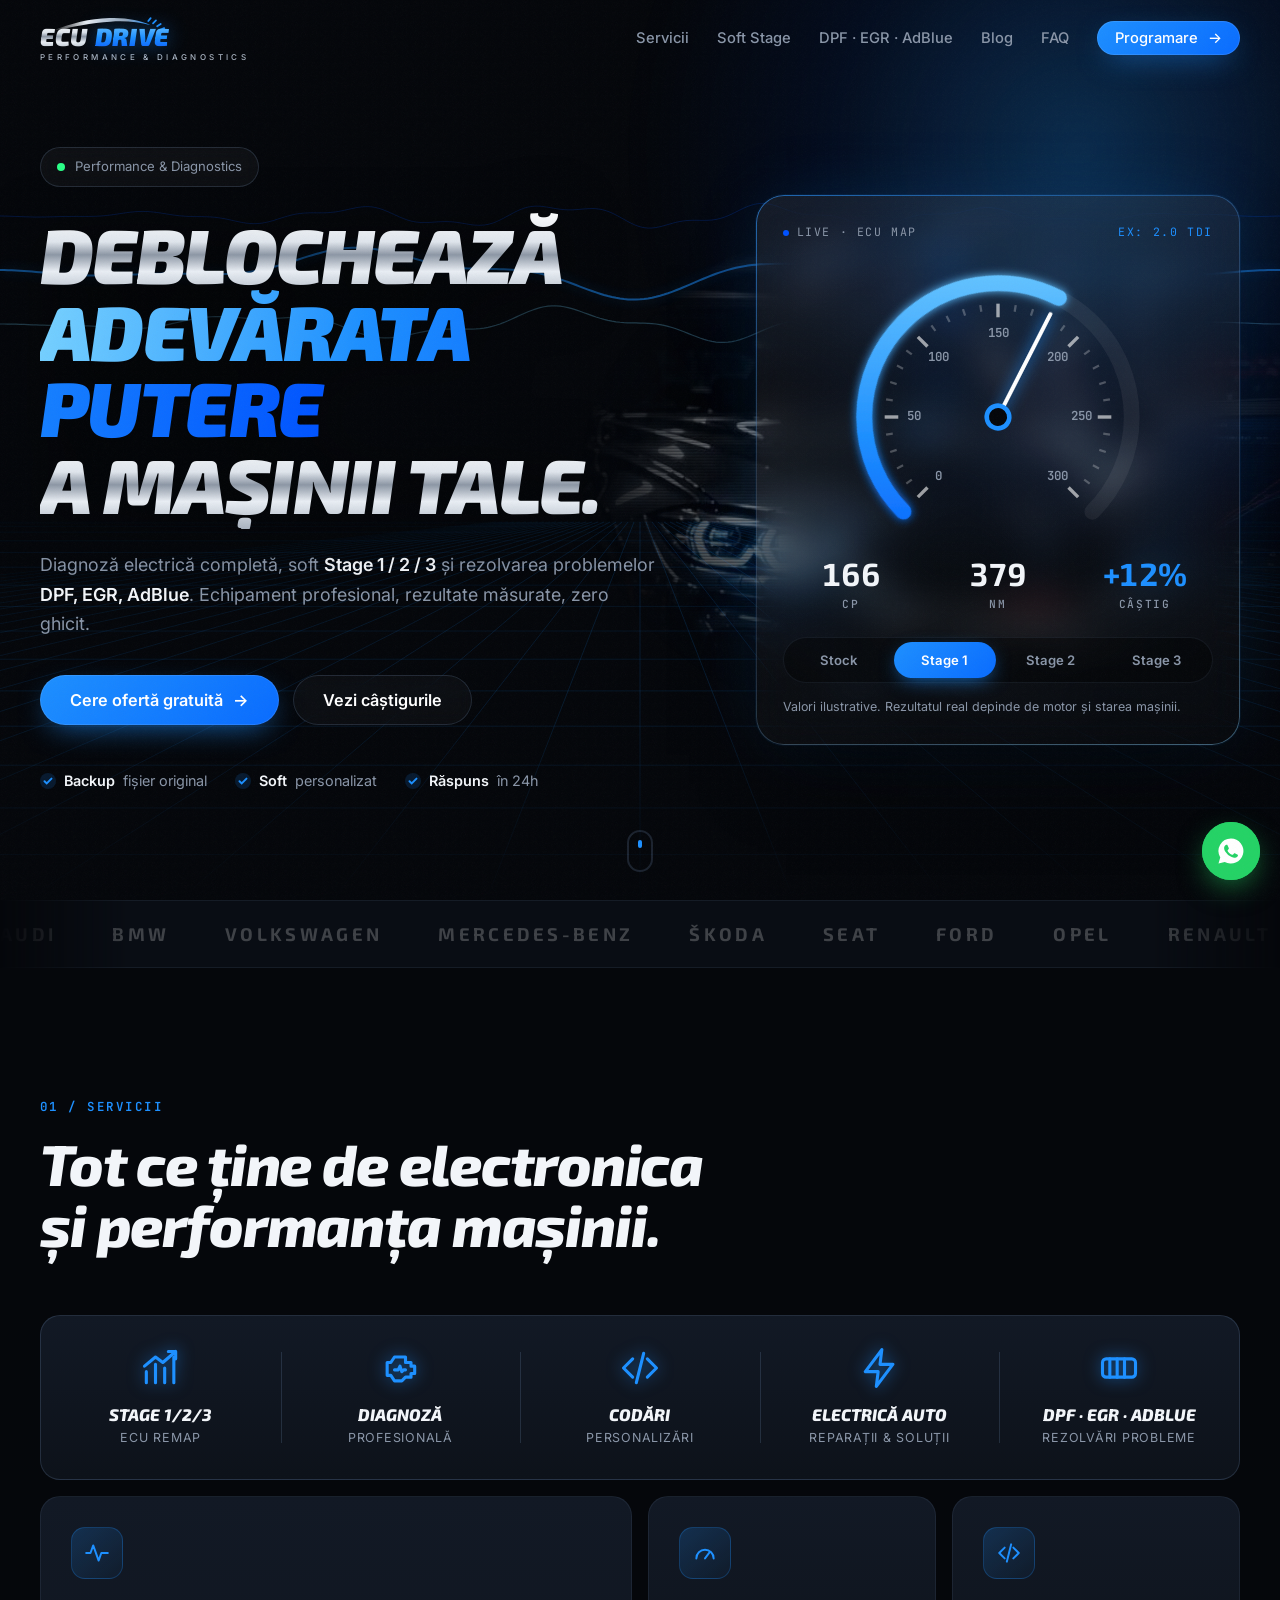
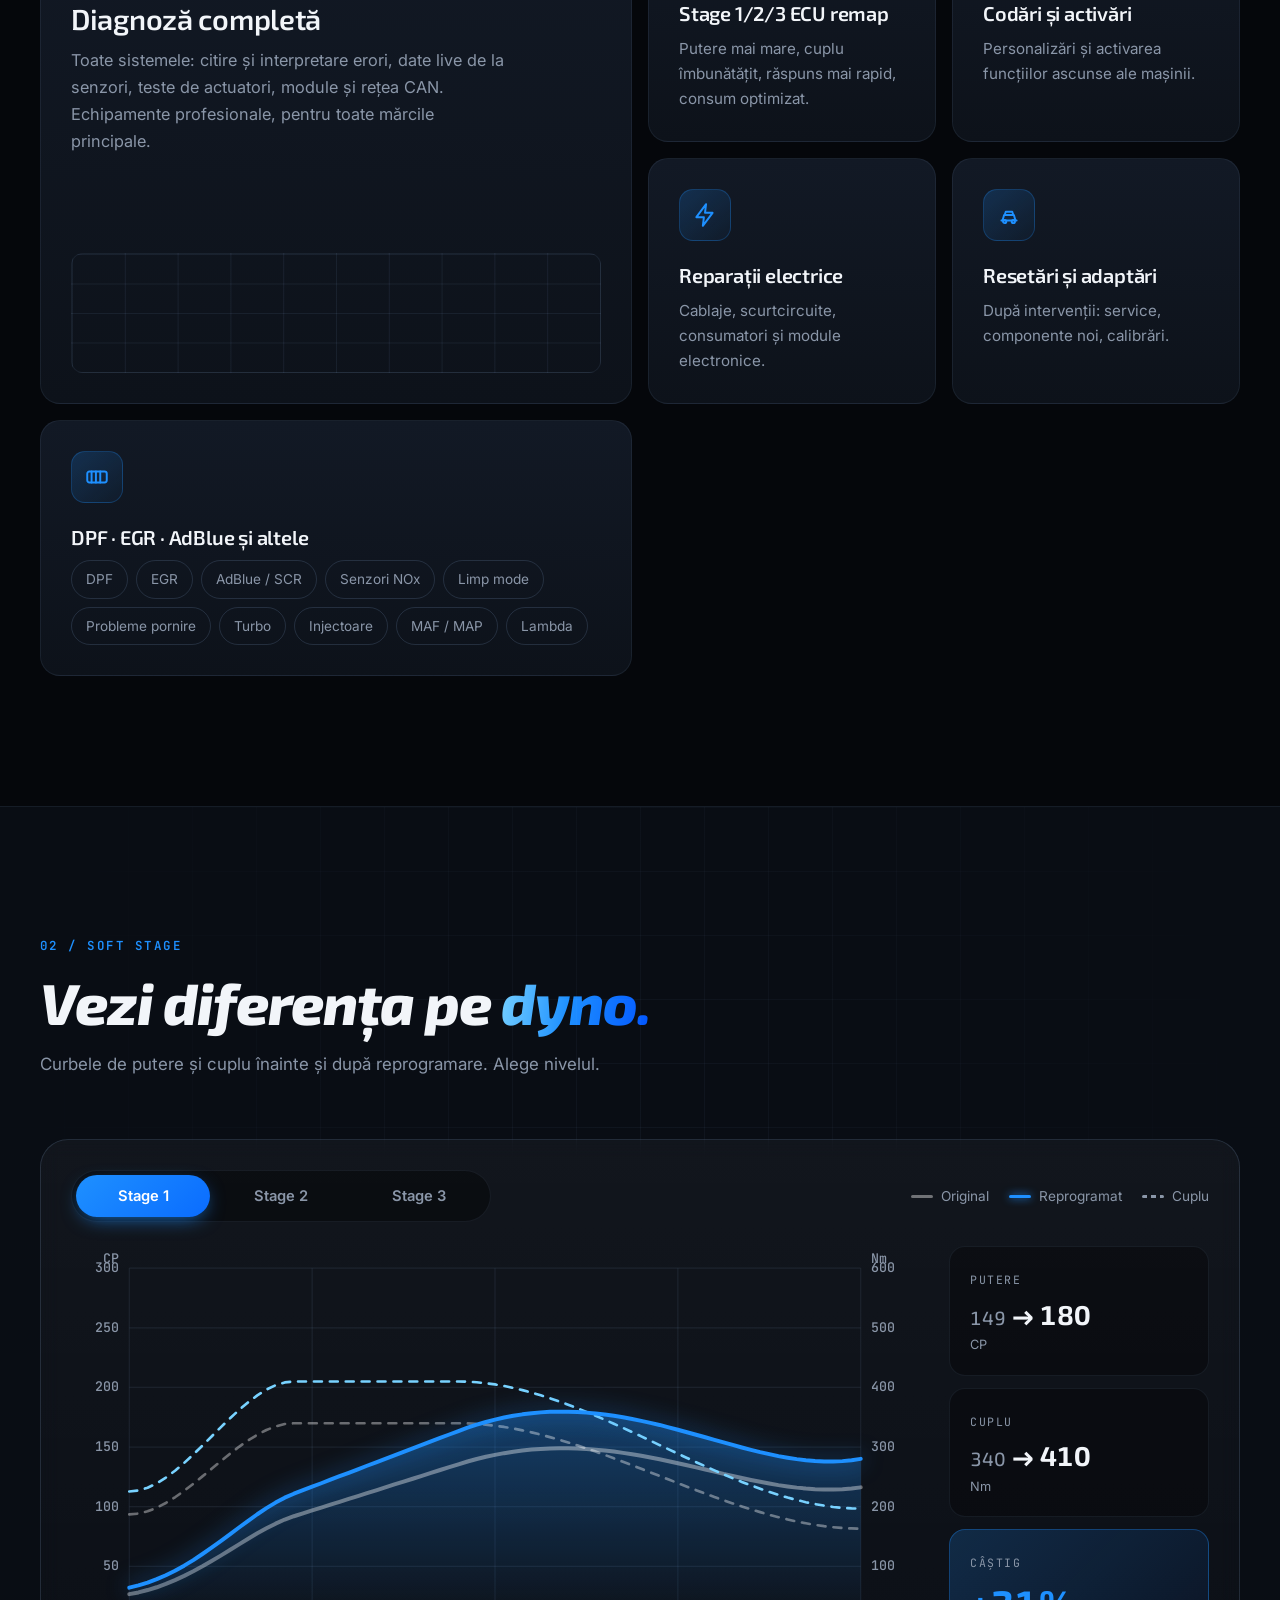
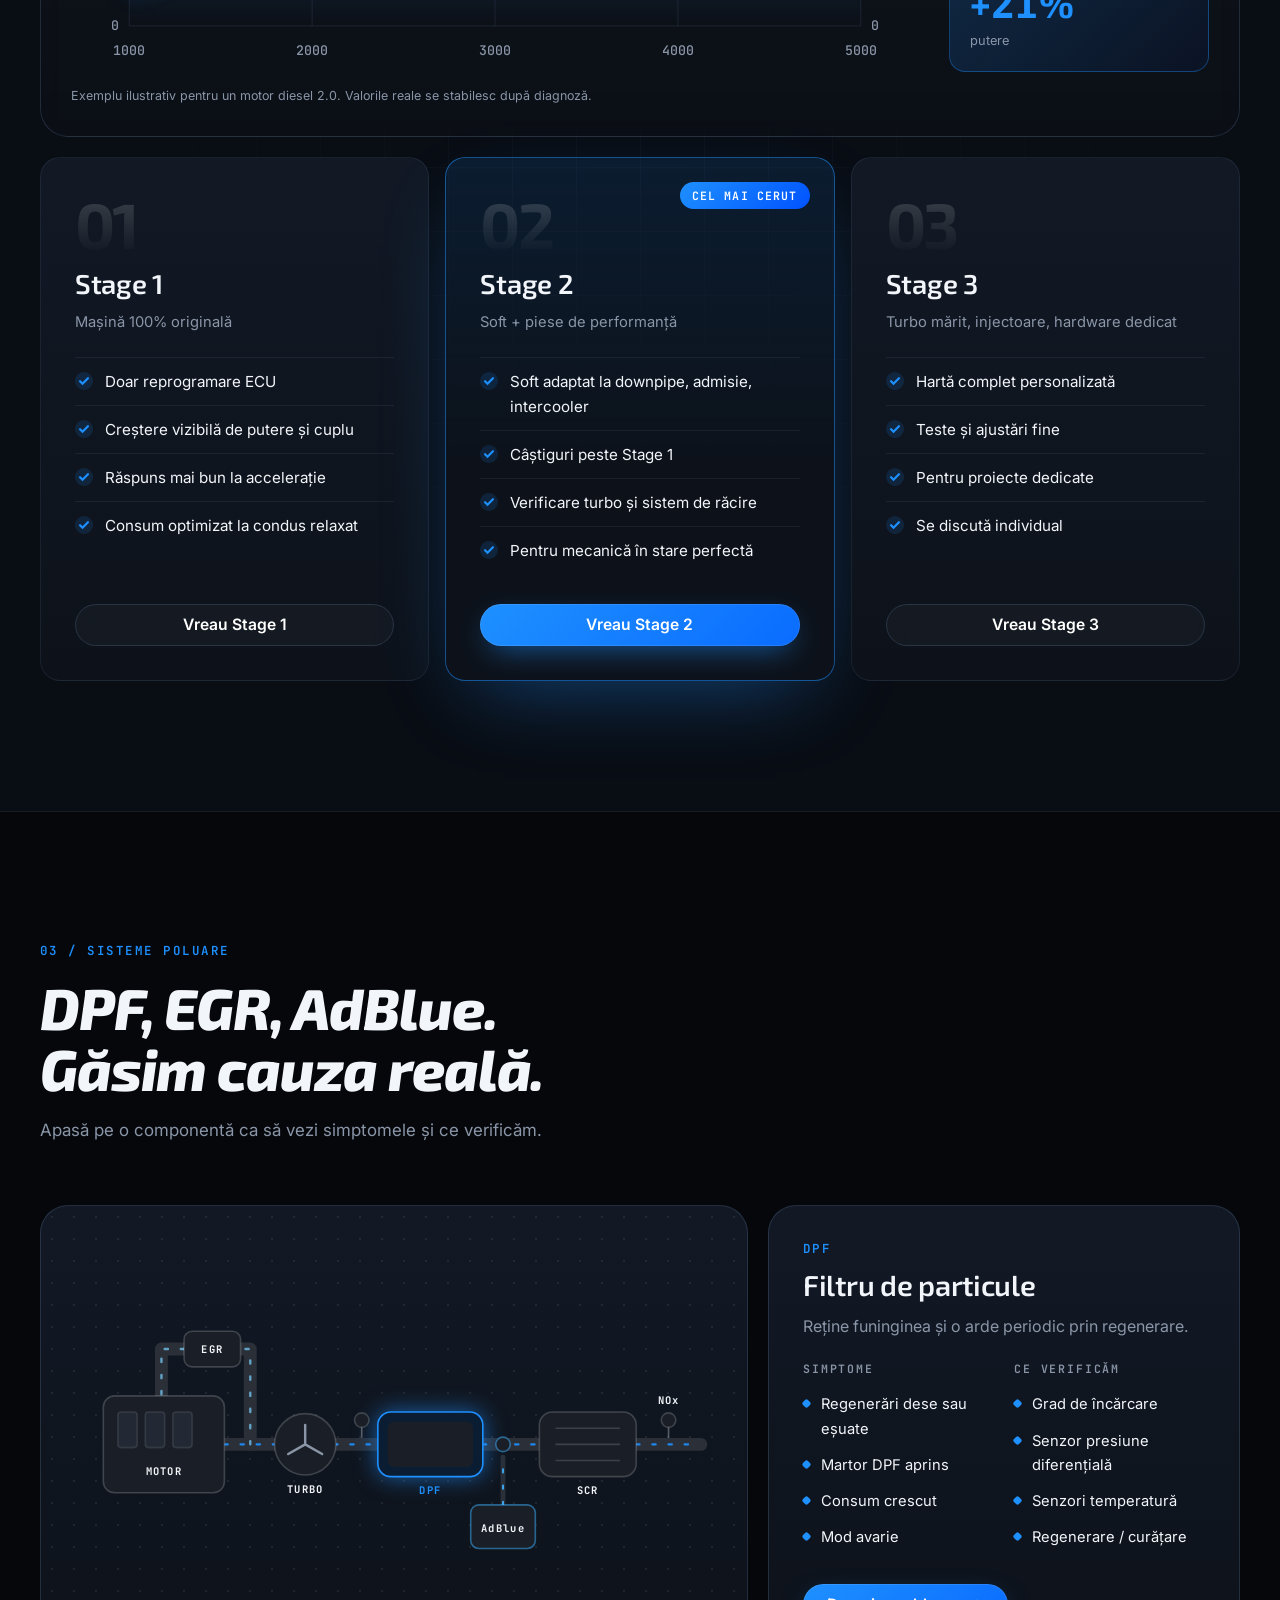
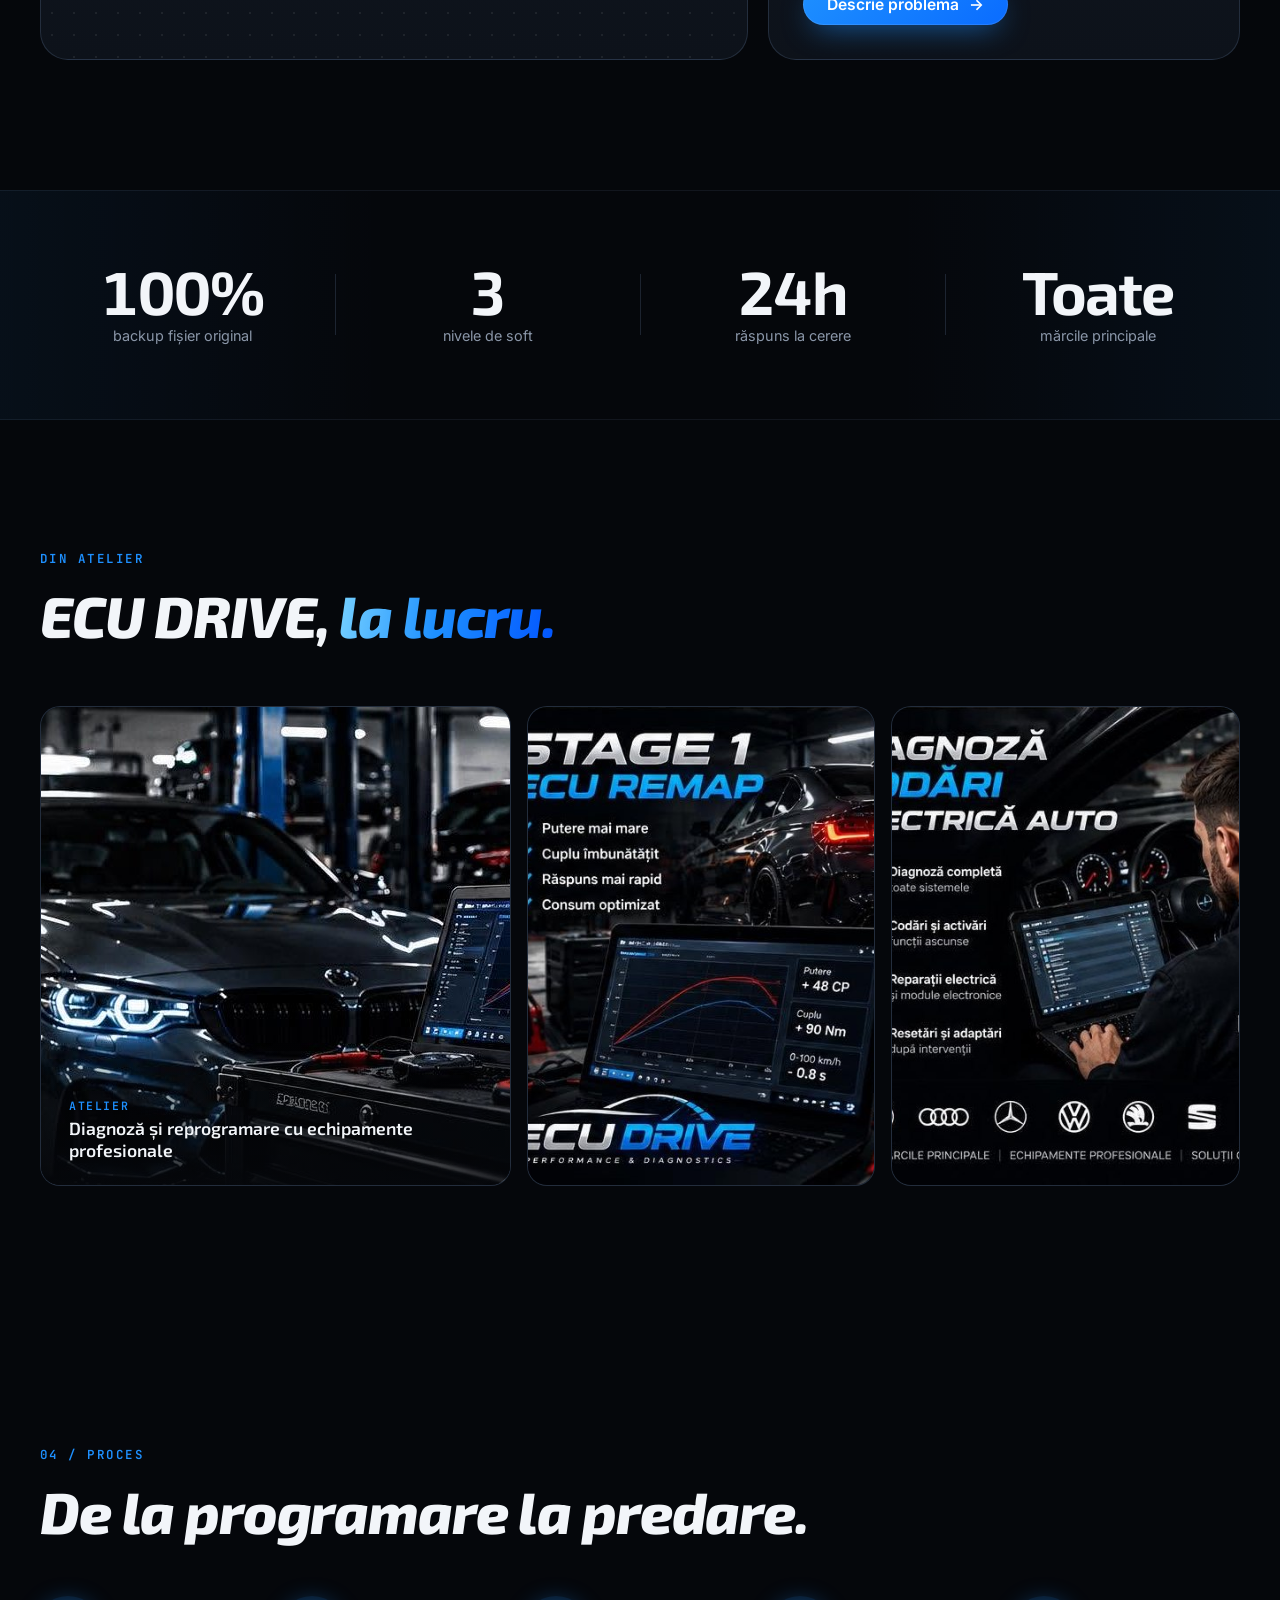
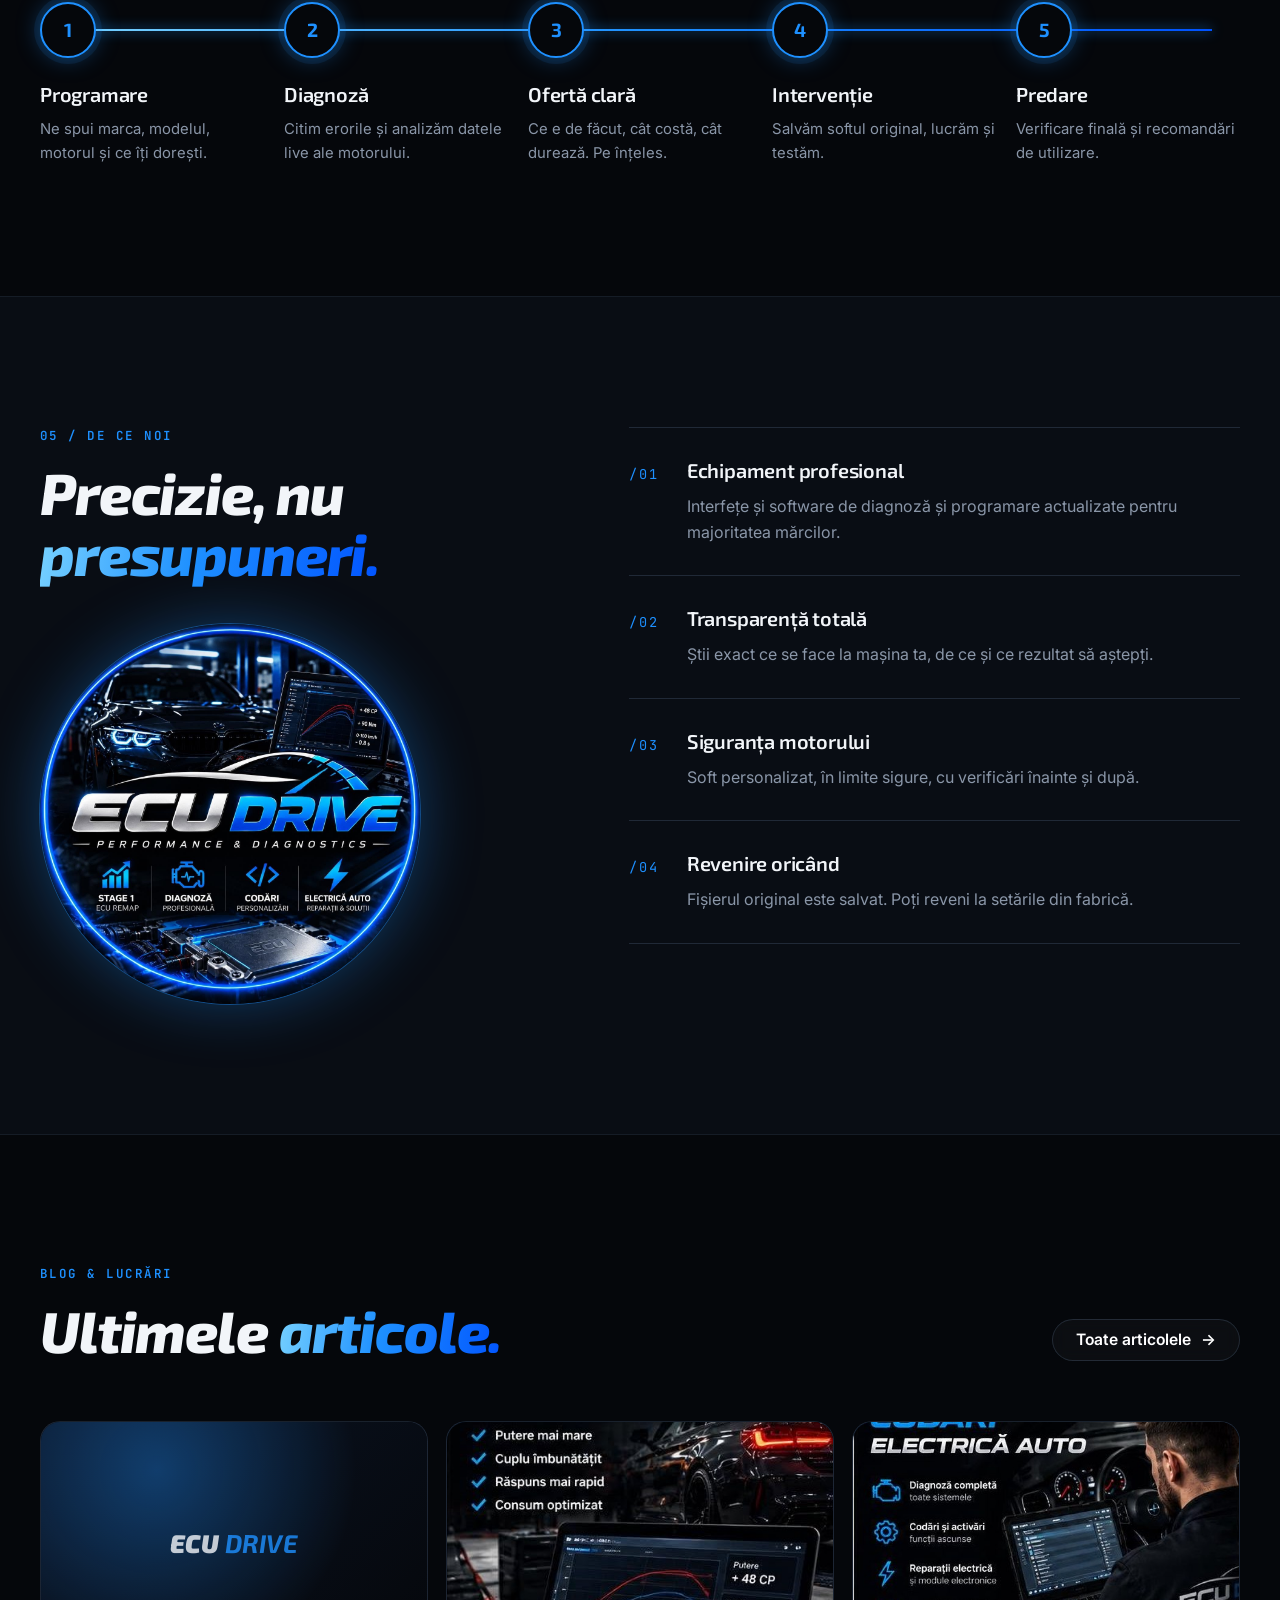
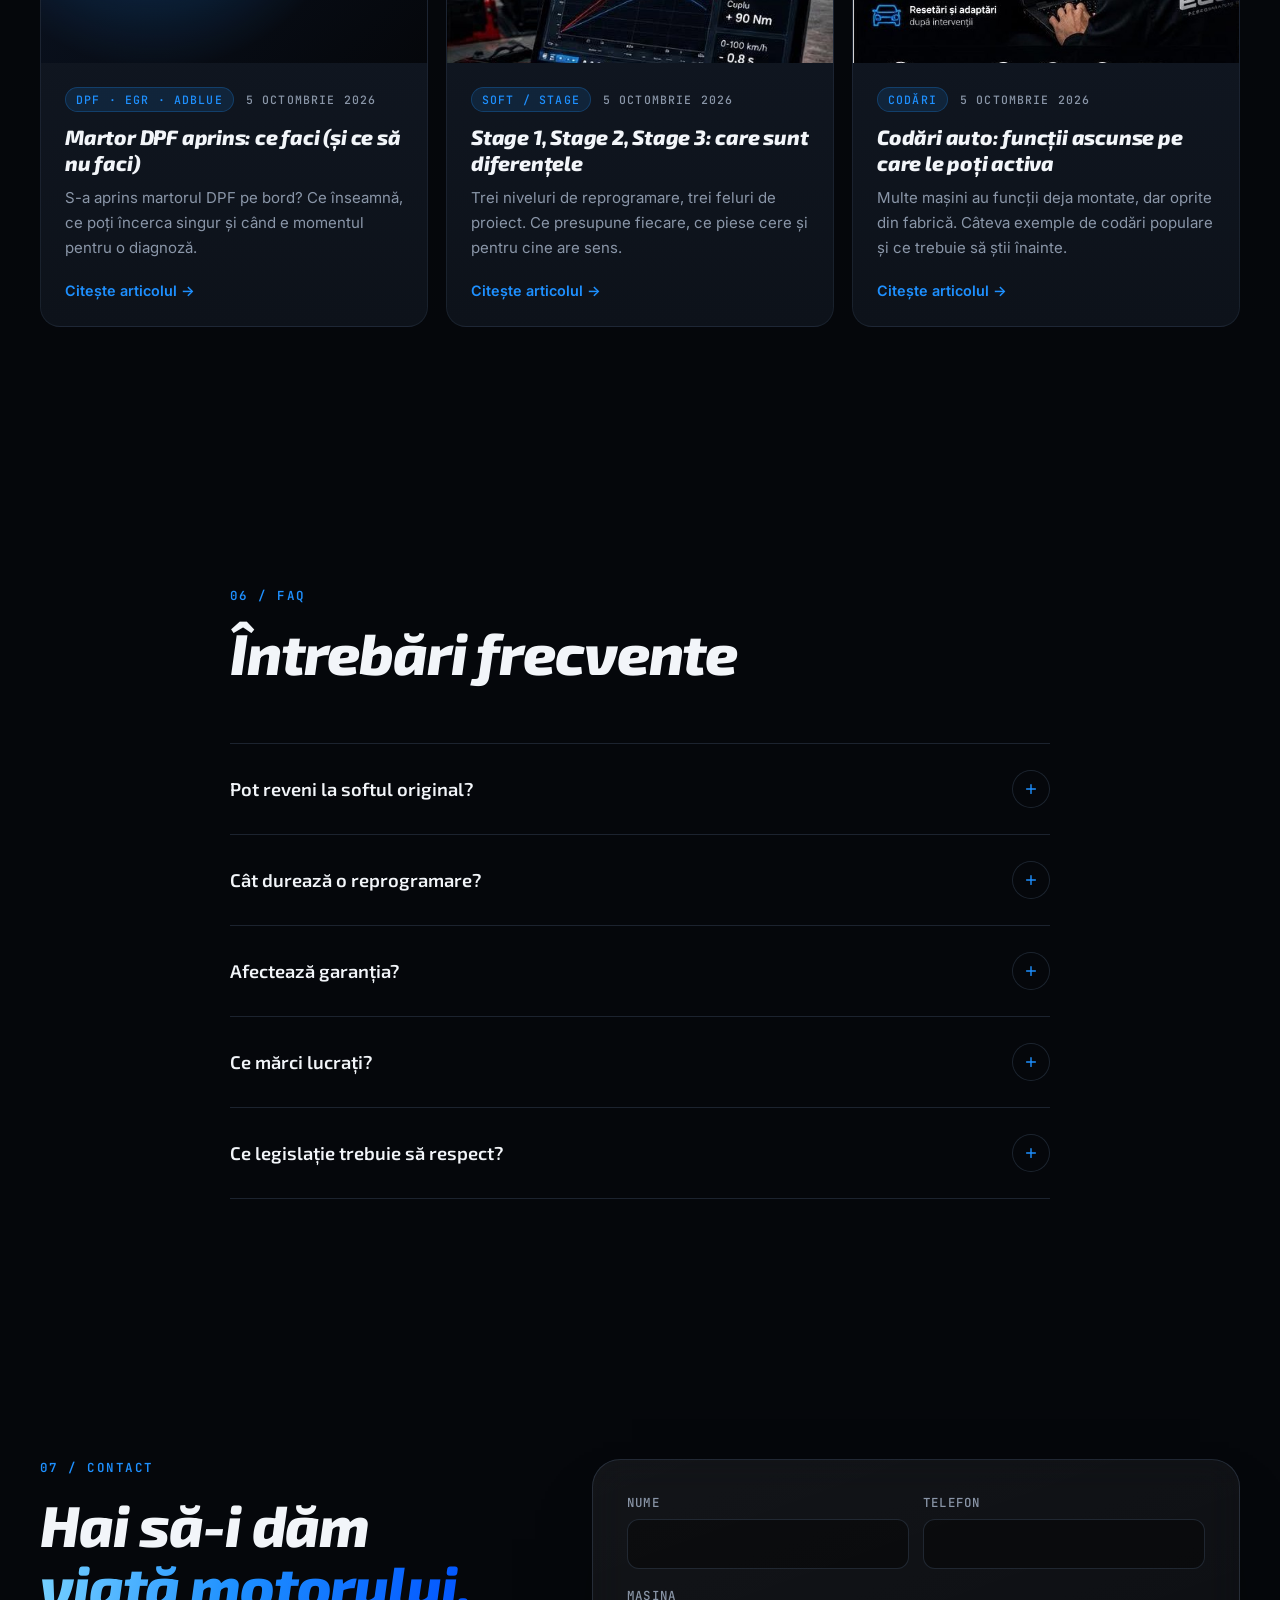
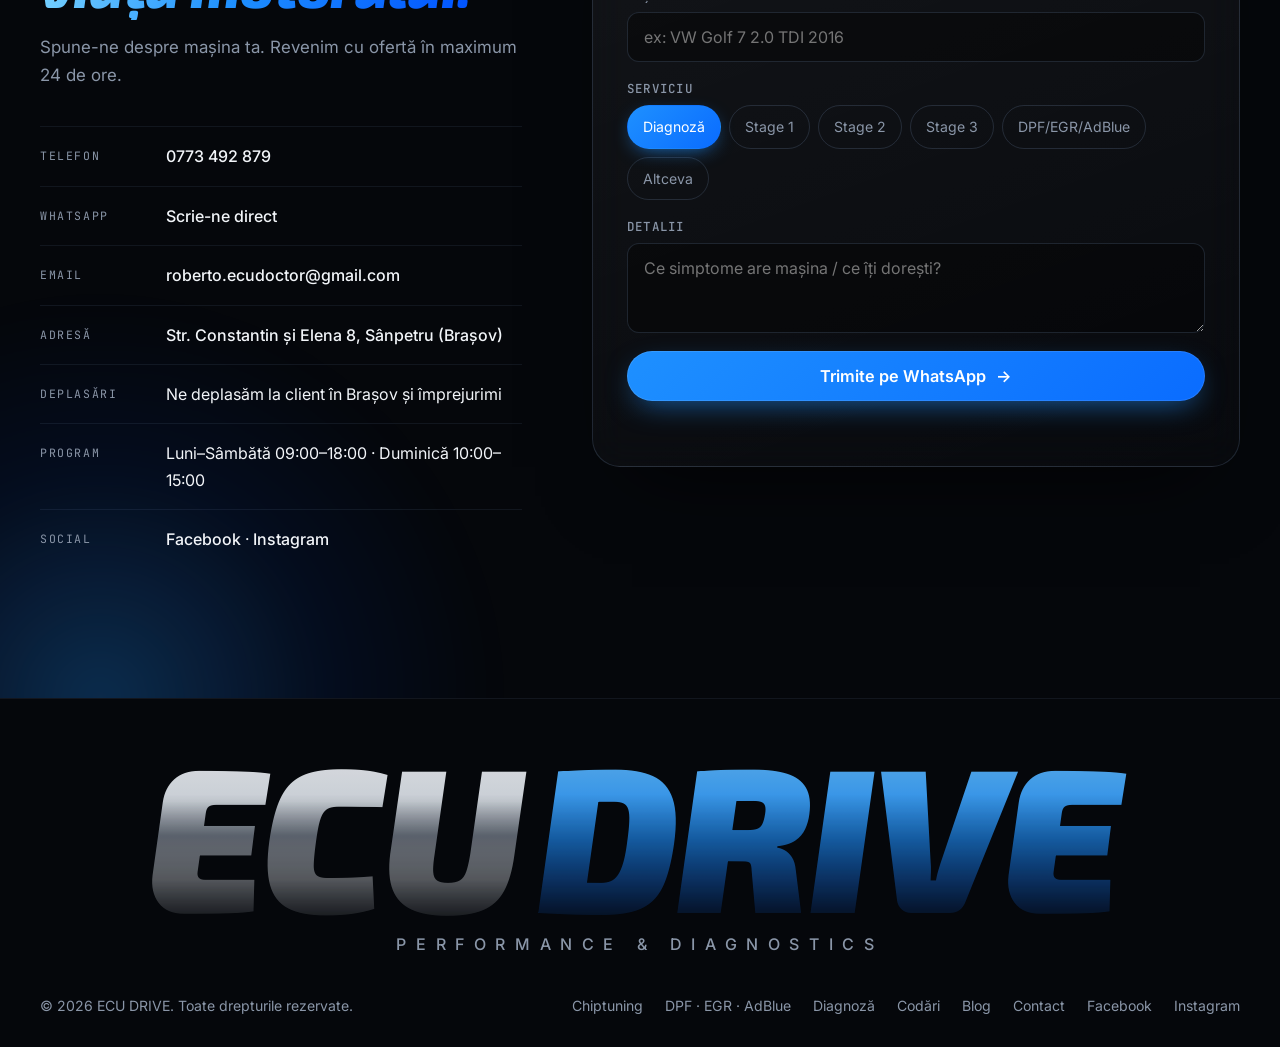
==== commit 521092c8: "Verificare Google Search Console Co-Authored-By: Claude Opus 5.5 <noreply@anthropic.com>" ====
--- a/index.html
+++ b/index.html
@@ -8,6 +8,7 @@
 <meta property="og:image" content="https://ecudrive.ro/img/badge.jpg">
 <meta property="og:url" content="https://ecudrive.ro/">
 <link rel="canonical" href="https://ecudrive.ro/">
+<meta name="google-site-verification" content="TSFY9R8DgFSqgIgCnUQWHiNt7zcnJYYFir8bHCRS97I">
 <meta name="description" content="ECU DRIVE Brașov: diagnoză electrică auto, reprogramare ECU Stage 1, 2, 3, codări și rezolvarea problemelor DPF, EGR, AdBlue. Tel. 0773 492 879.">
 <script type="application/ld+json">{"@context":"https://schema.org","@type":"AutoRepair","name":"ECU DRIVE","description":"Performance & Diagnostics – diagnoză auto, reprogramare ECU Stage 1/2/3, codări, DPF/EGR/AdBlue","telephone":"+40773492879","email":"roberto.ecudoctor@gmail.com","url":"https://ecudrive.ro/","address":{"@type":"PostalAddress","streetAddress":"Strada Constantin și Elena 8","addressLocality":"Sânpetru","addressRegion":"Brașov","addressCountry":"RO"},"areaServed":"Brașov","sameAs":["https://www.facebook.com/ecudrive","https://www.instagram.com/ecudrive.ro/"],"openingHoursSpecification":[{"@type":"OpeningHoursSpecification","dayOfWeek":["Monday","Tuesday","Wednesday","Thursday","Friday","Saturday"],"opens":"09:00","closes":"18:00"},{"@type":"OpeningHoursSpecification","dayOfWeek":"Sunday","opens":"10:00","closes":"15:00"}]}</script>
 <meta name="theme-color" content="#05070b">
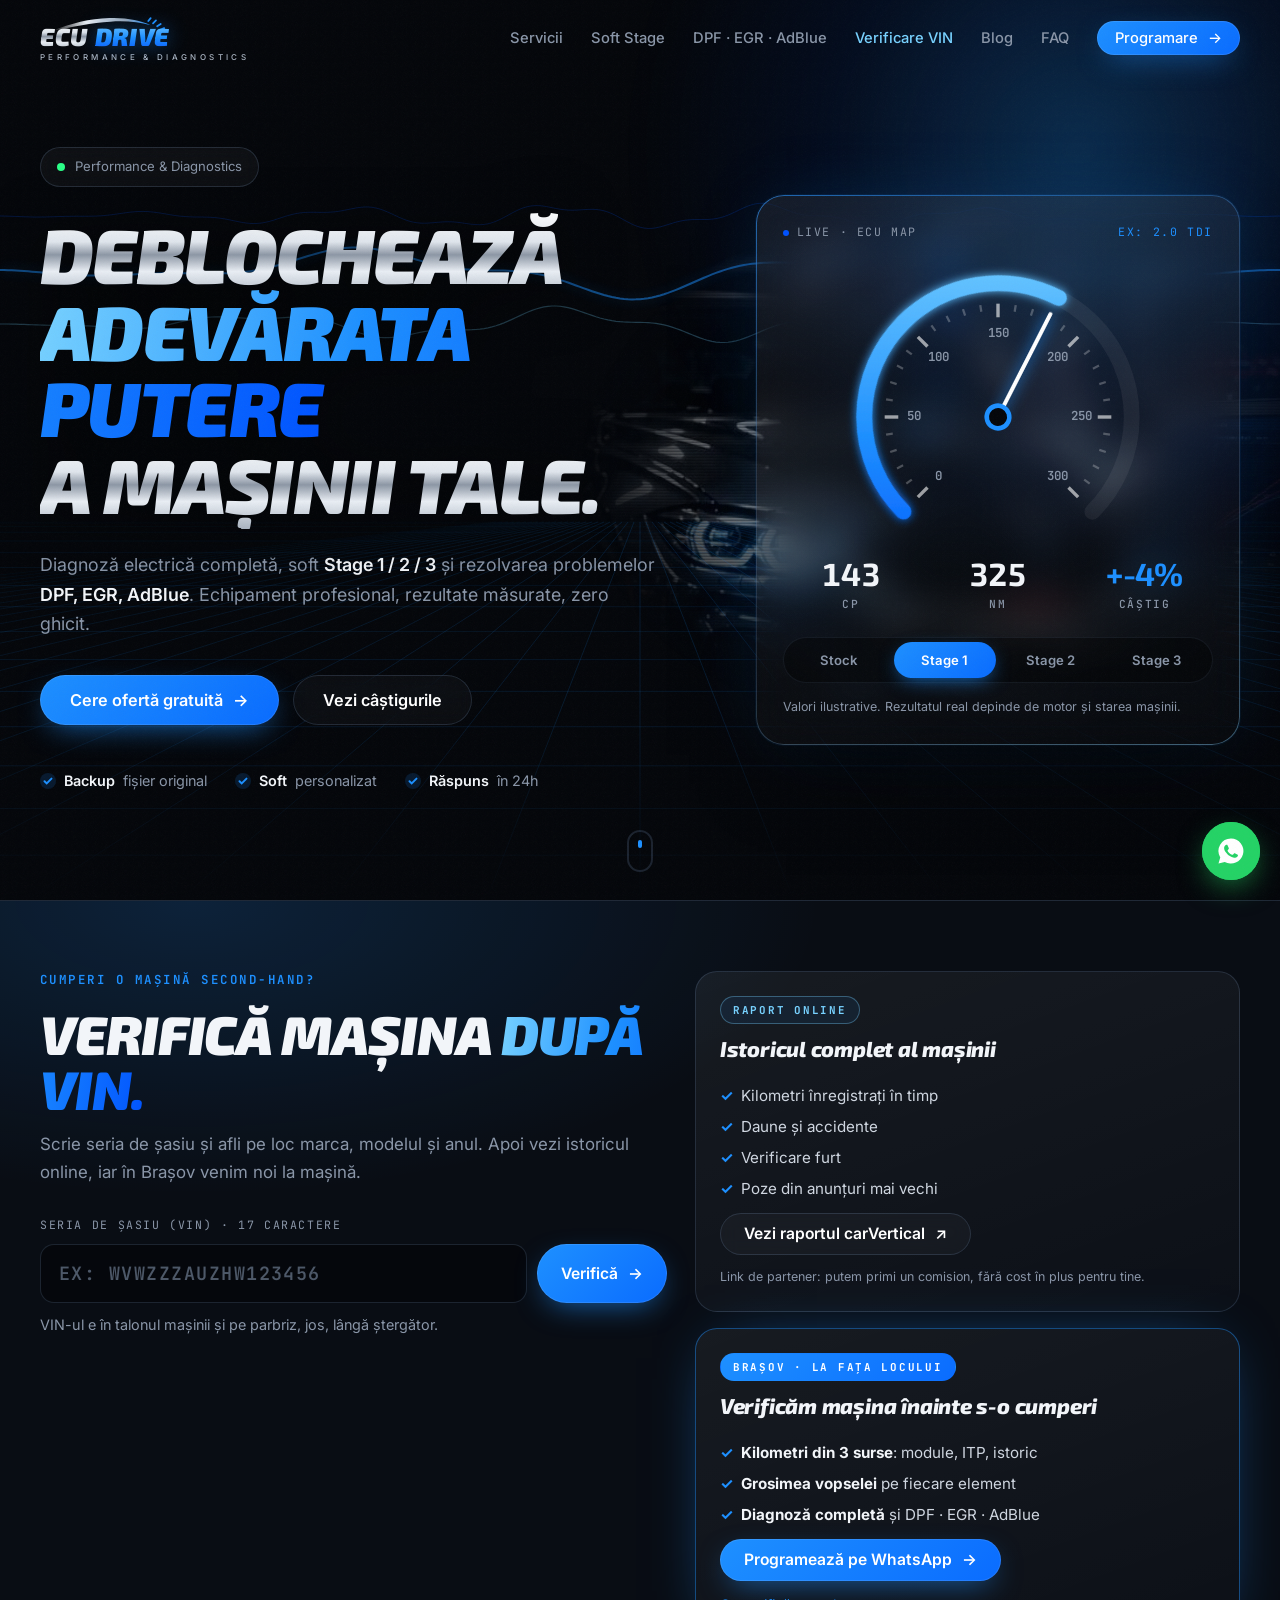
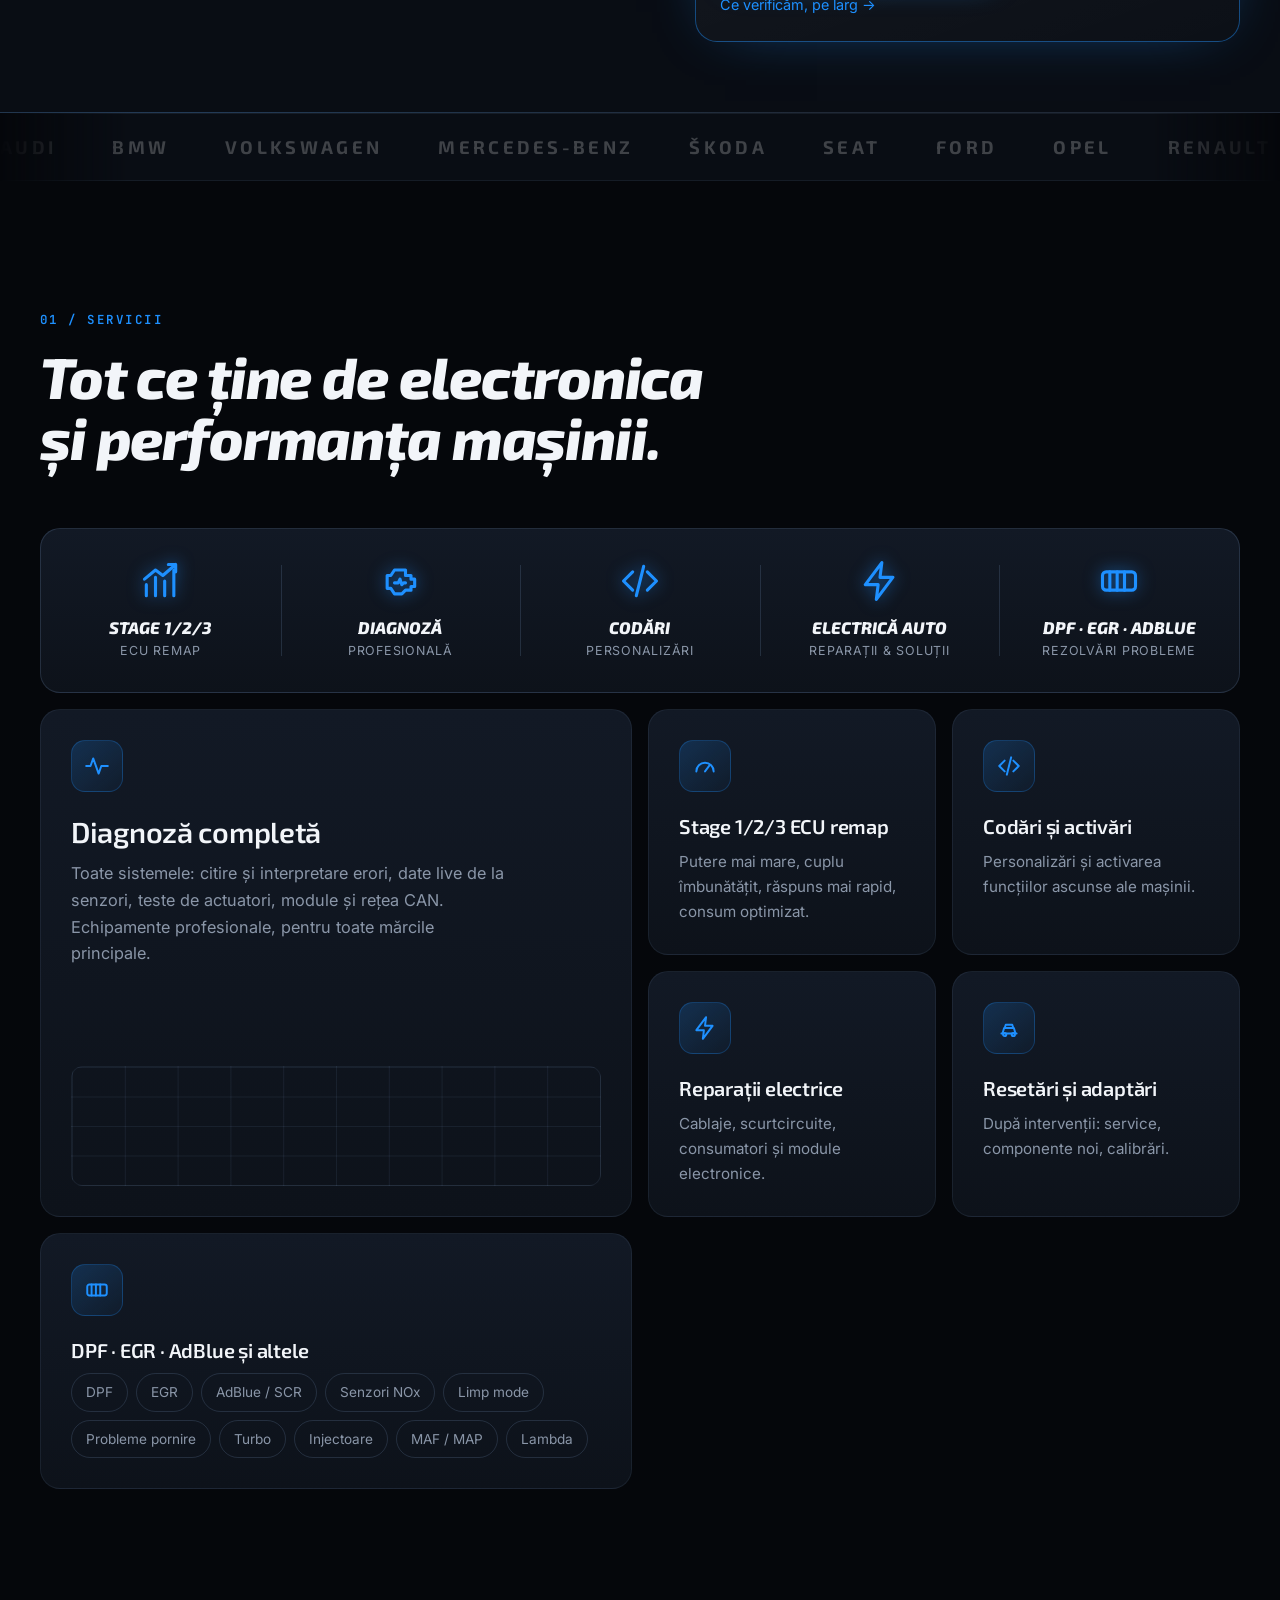
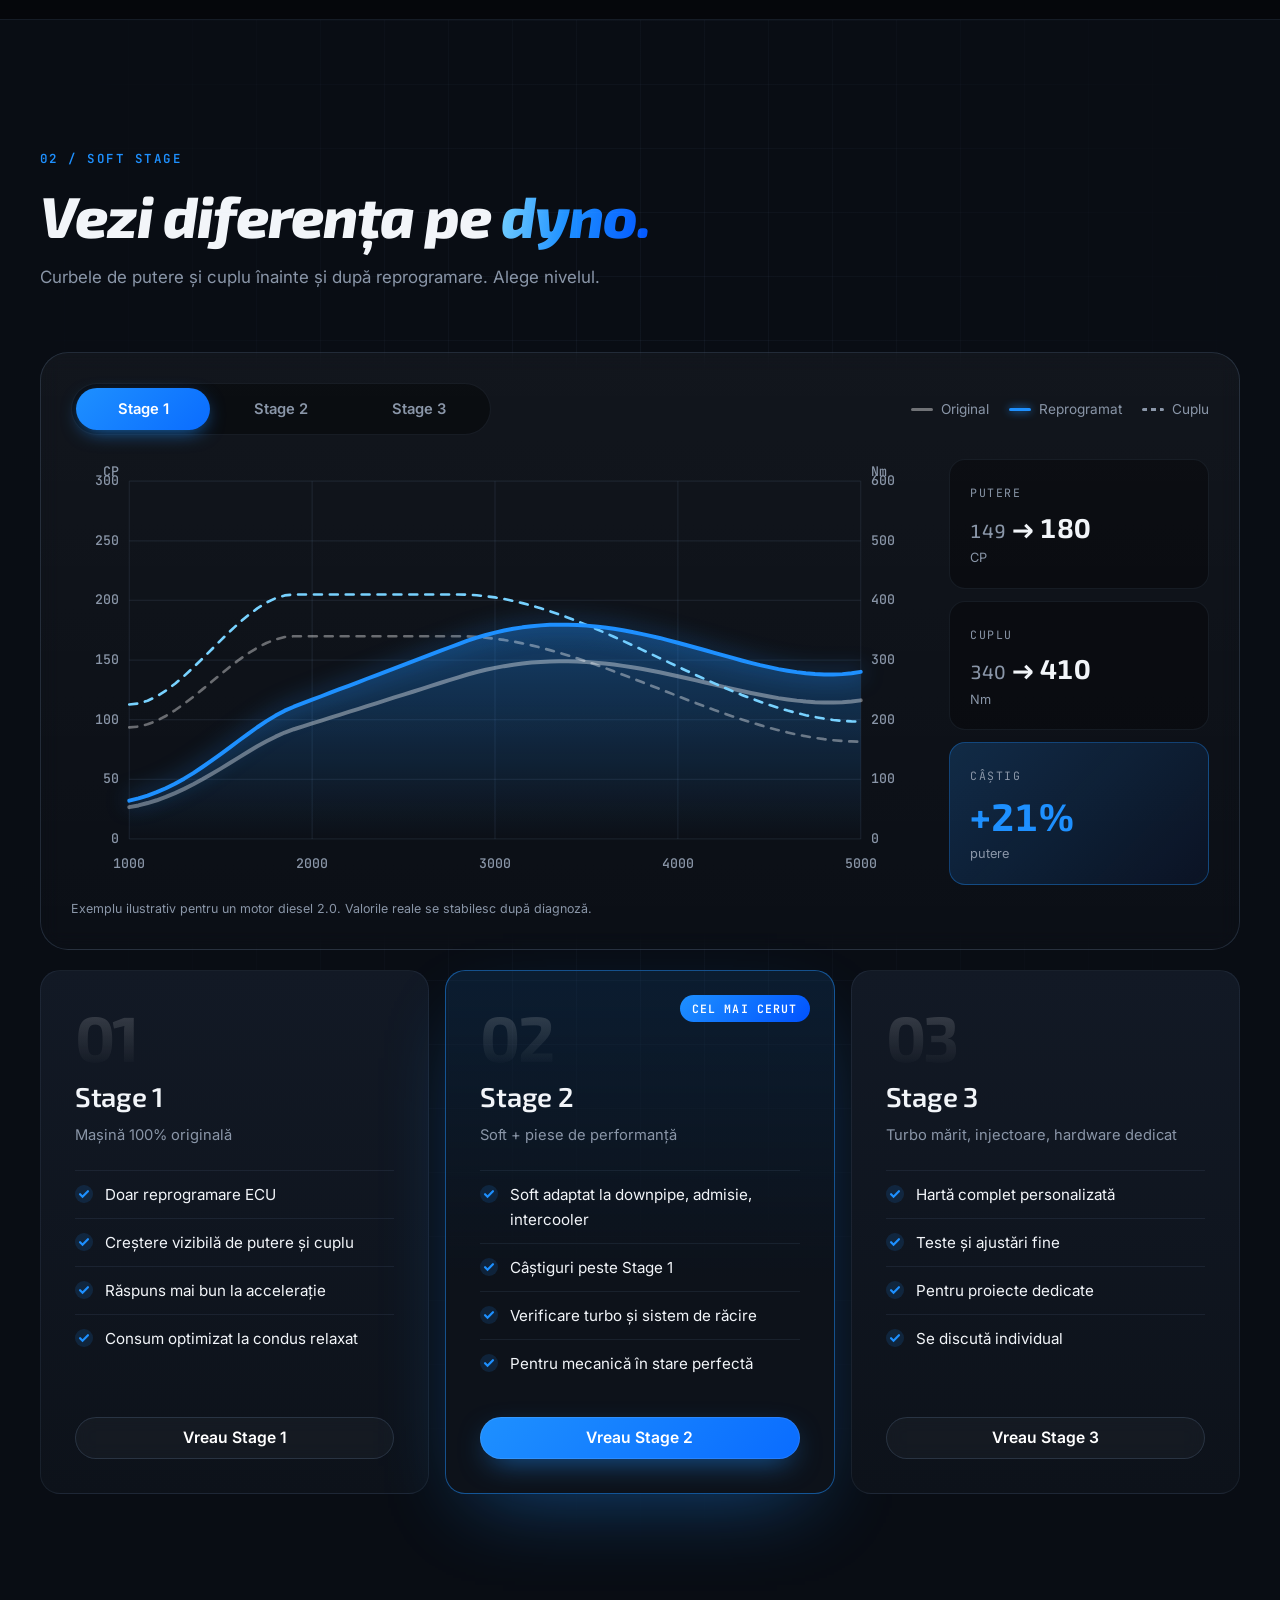
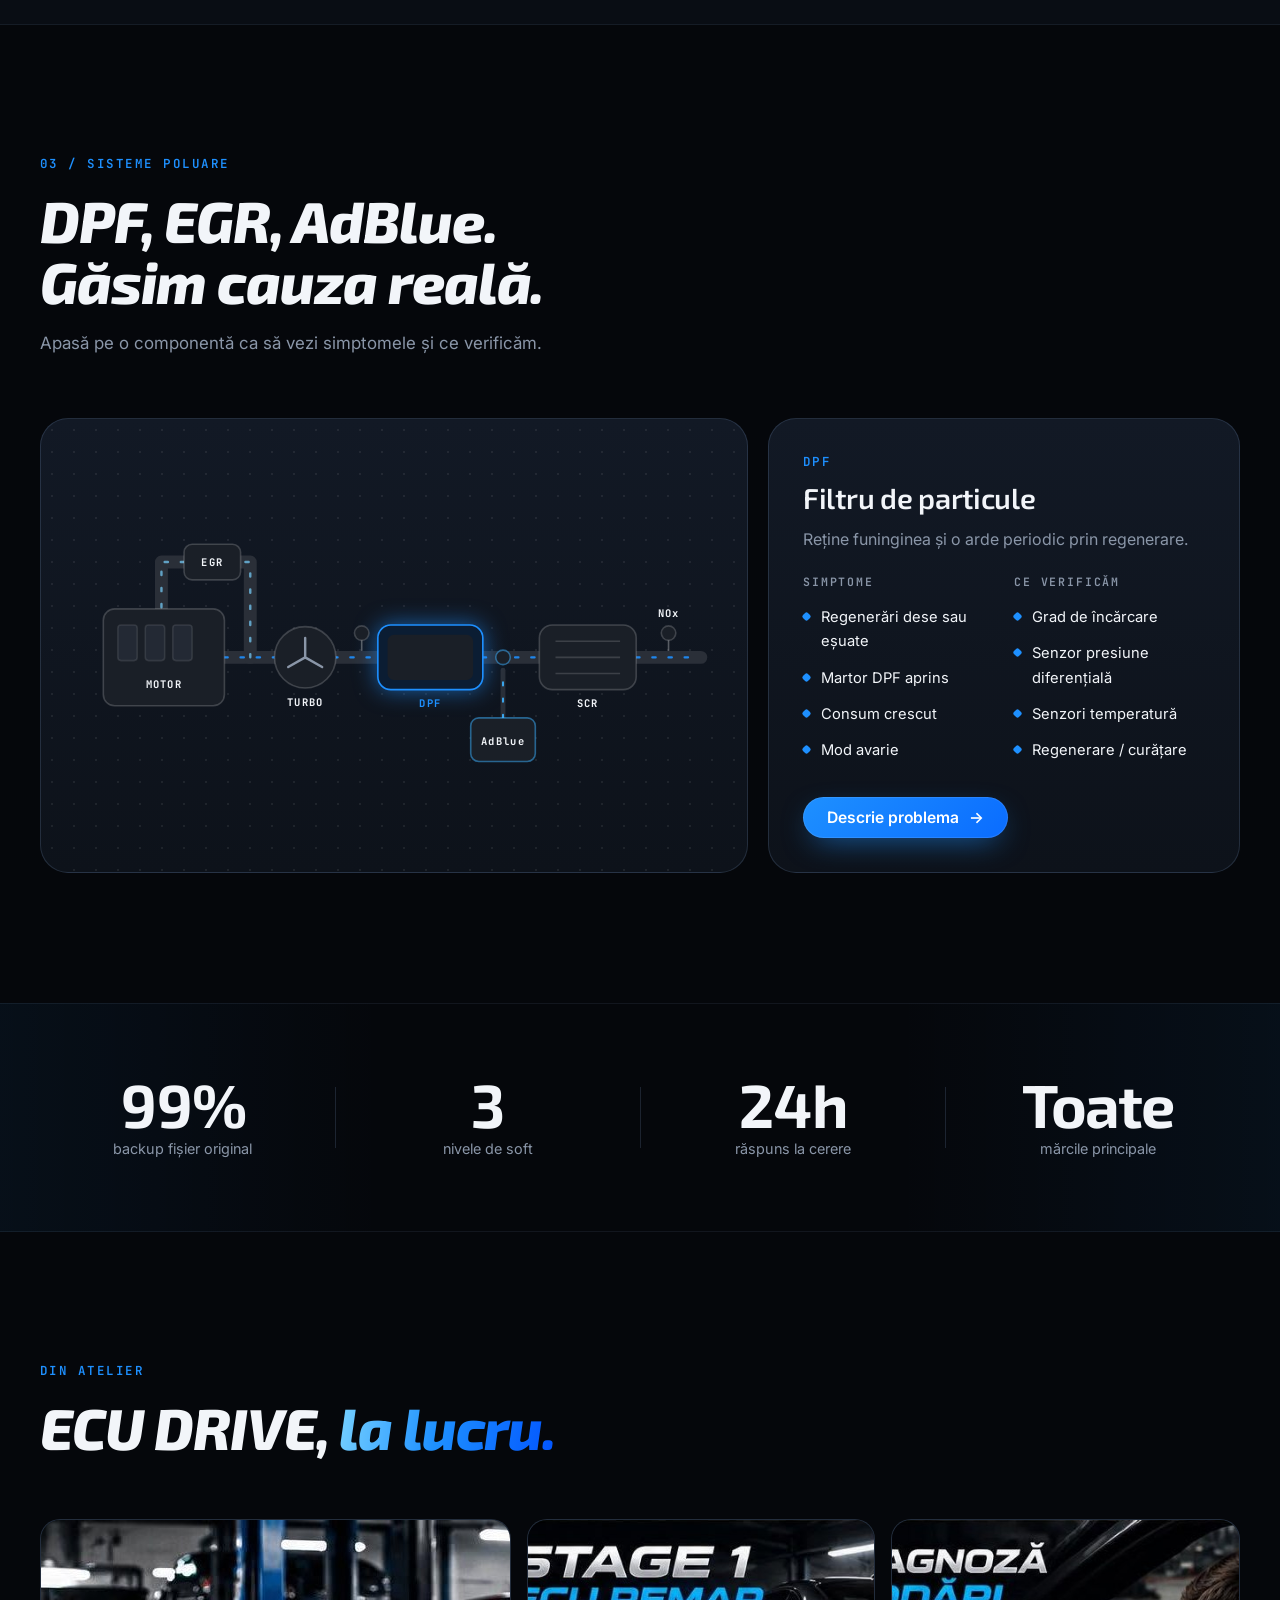
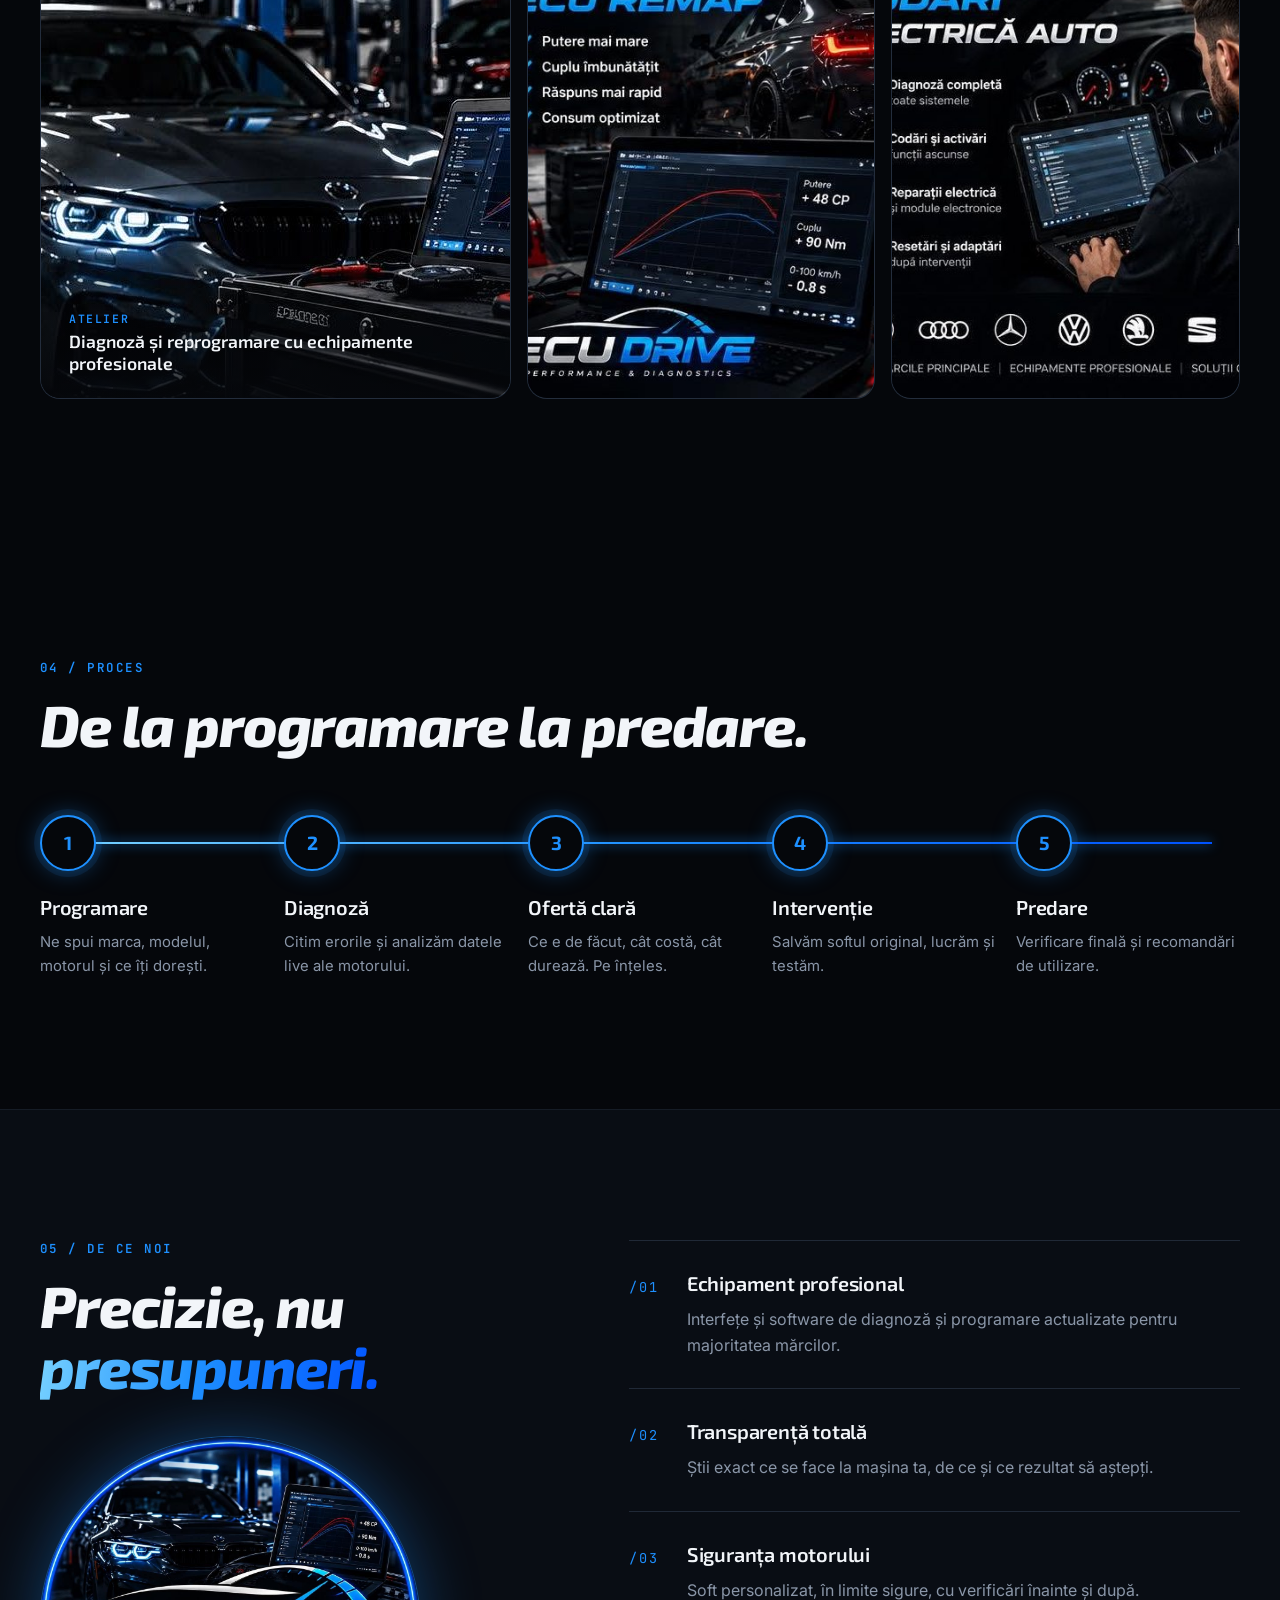
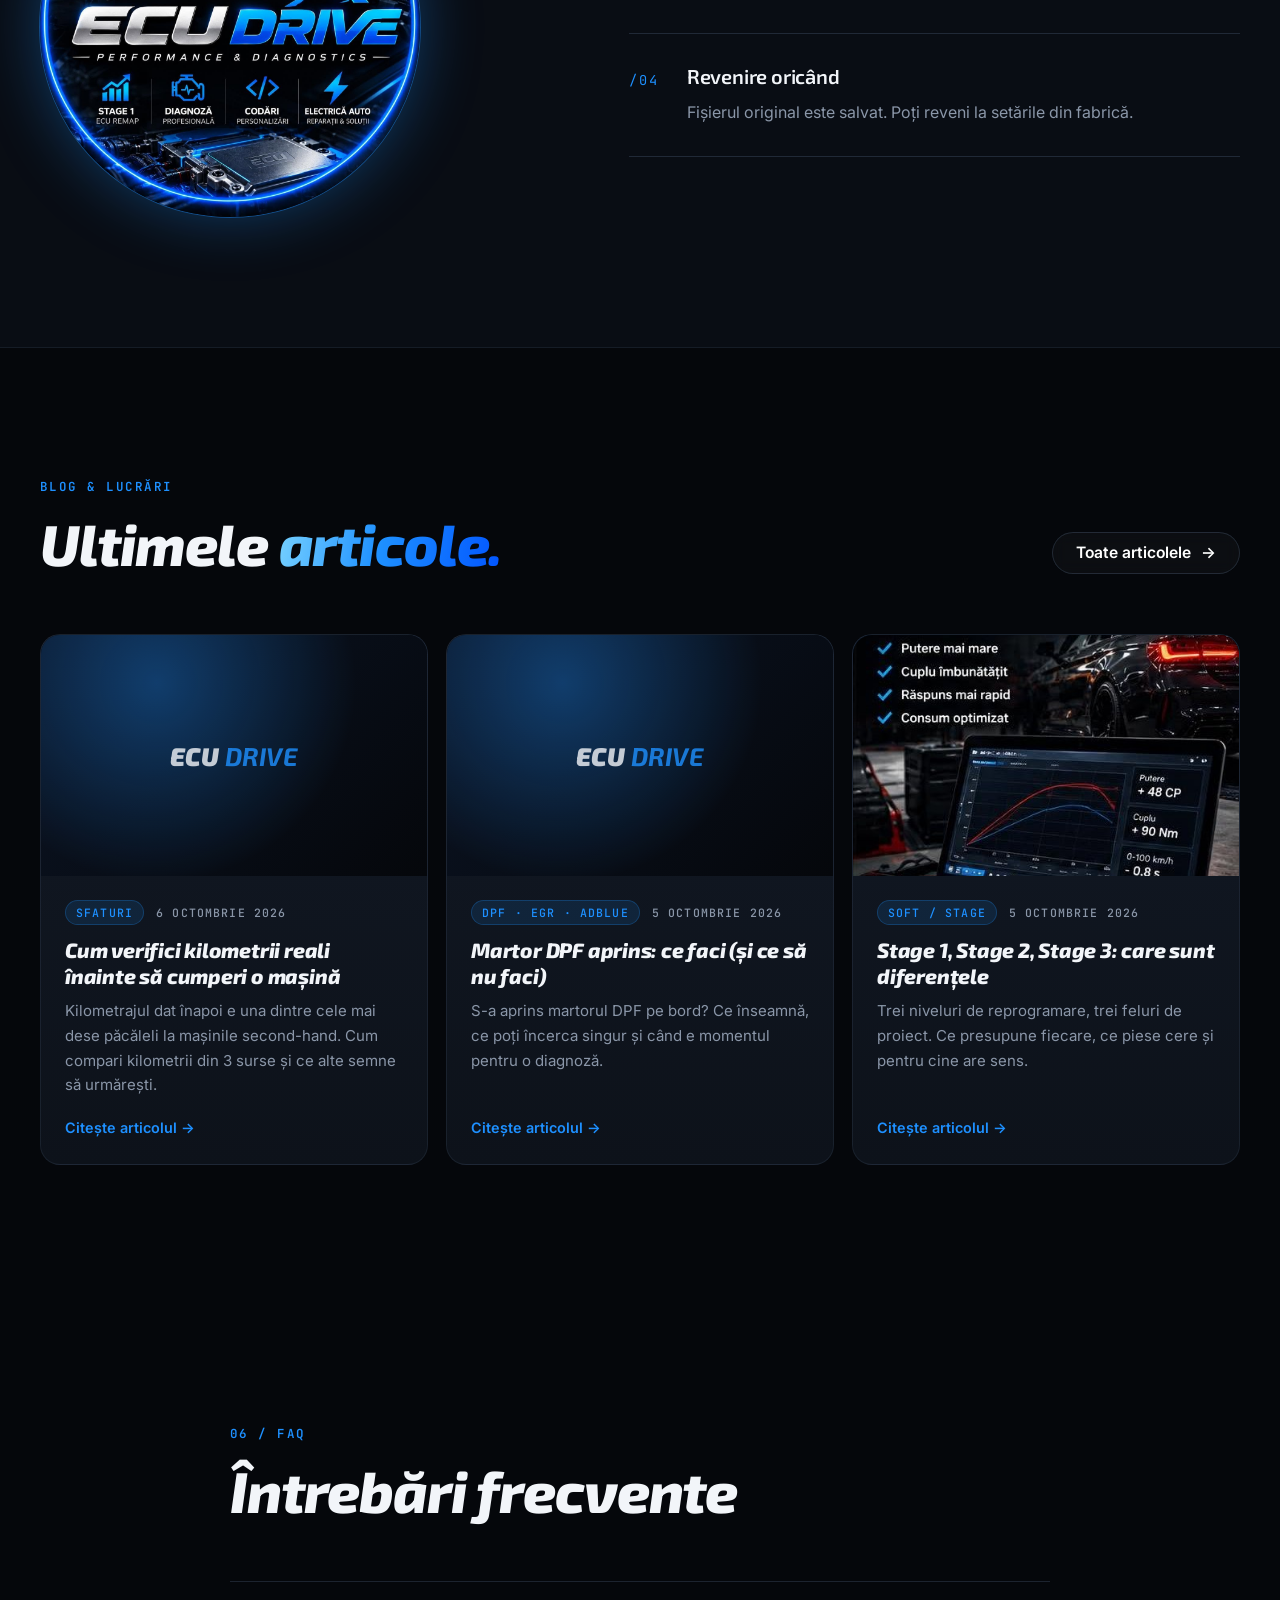
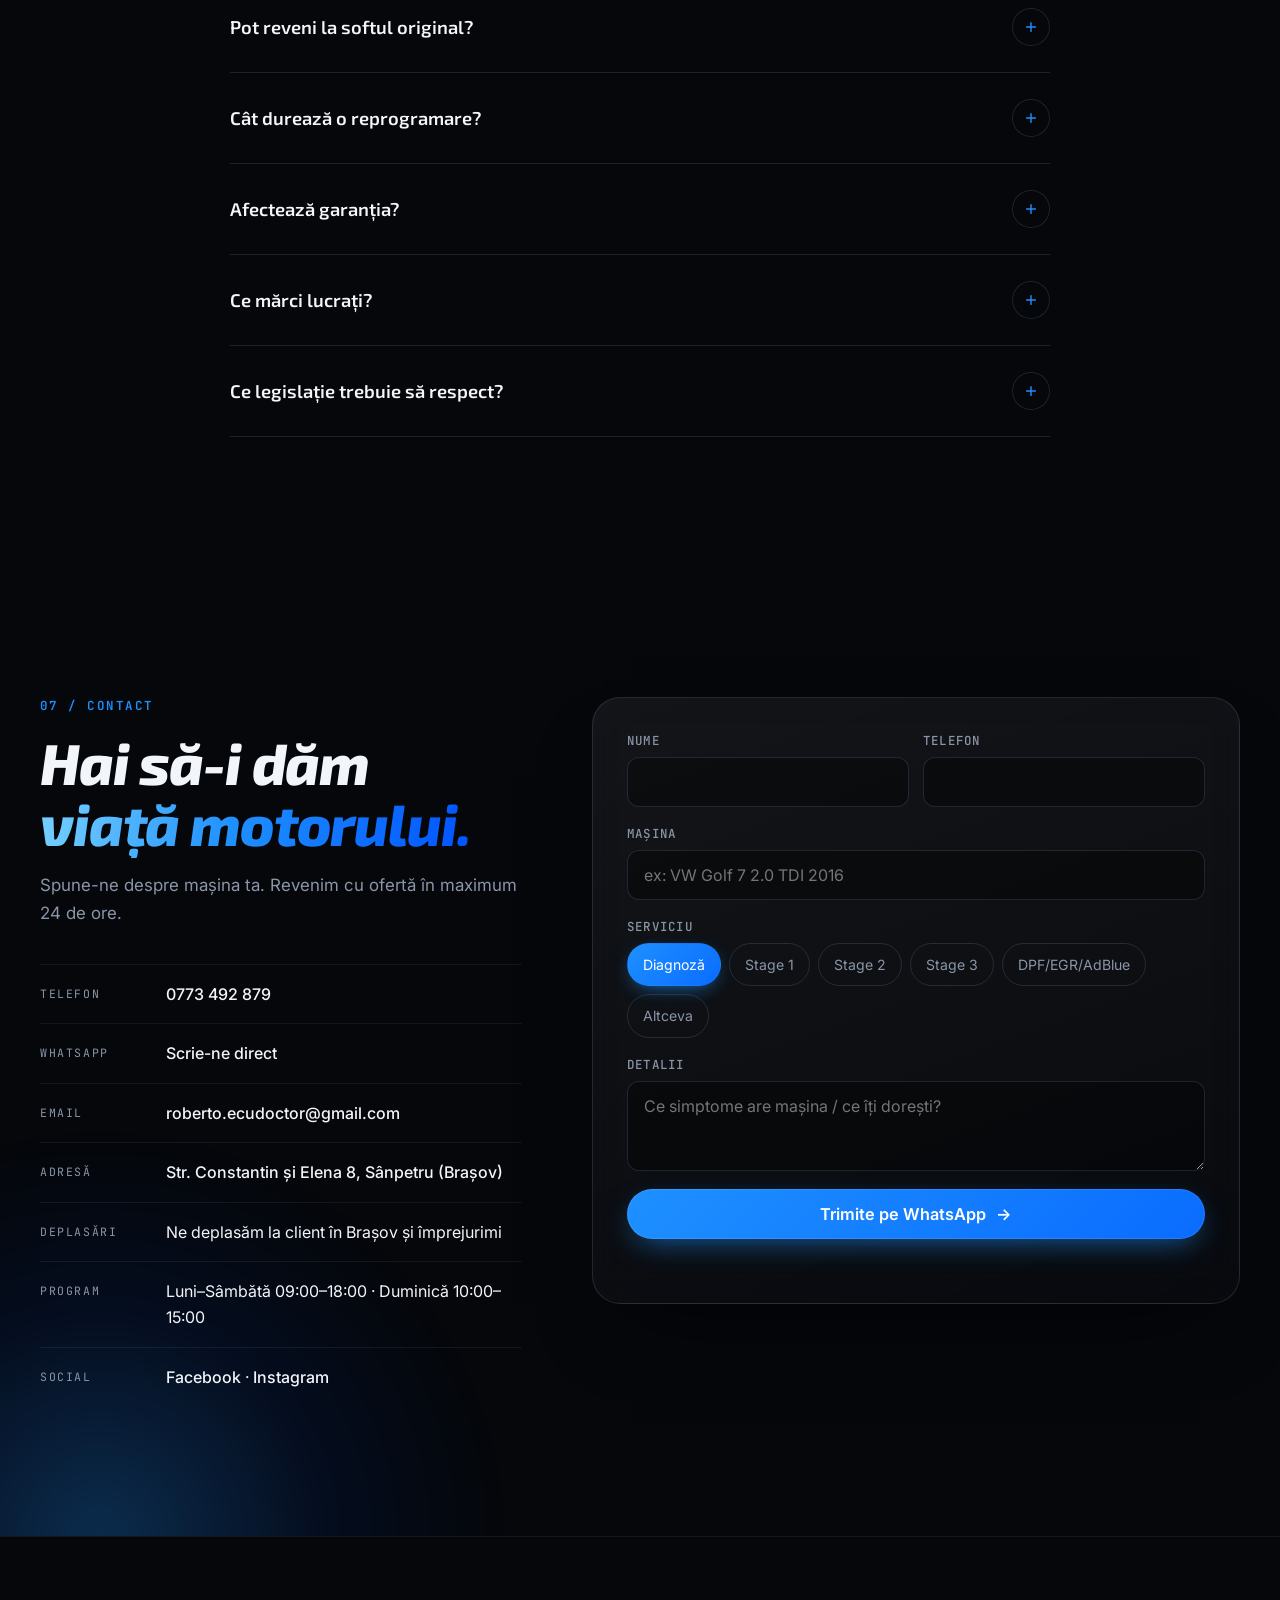
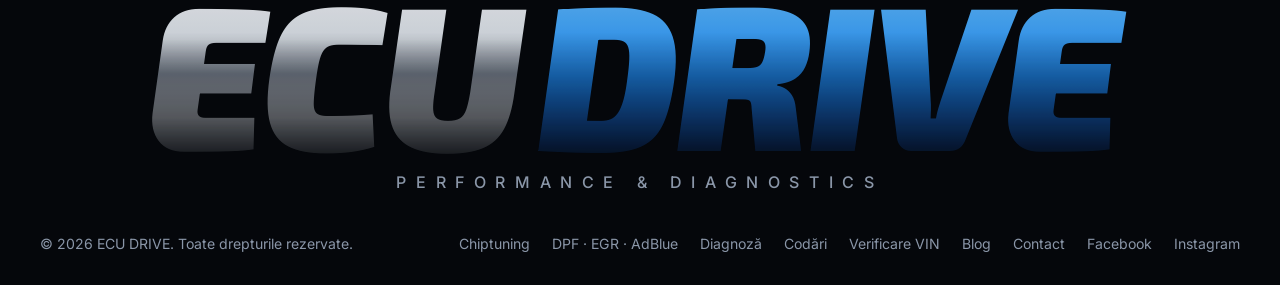
==== commit d68858ad: "Verificare mașină după VIN: bandă pe prima pagină și pagină dedicată - decodor VIN local (marcă, țar" ====
--- a/index.html
+++ b/index.html
@@ -33,6 +33,7 @@
       <a href="#servicii">Servicii</a>
       <a href="#soft">Soft Stage</a>
       <a href="#probleme">DPF · EGR · AdBlue</a>
+      <a href="#verificare-vin" class="menu__vin">Verificare VIN</a>
       <a href="blog.html">Blog</a>
       <a href="#faq">FAQ</a>
       <a href="#contact" class="btn btn--sm">Programare <i>→</i></a>
@@ -103,6 +104,39 @@
   <a href="#servicii" class="scroll-cue" aria-label="Derulează"><span></span></a>
 </section>
 
+<!-- VERIFICARE VIN -->
+<section class="vinband" id="verificare-vin">
+  <div class="wrap vinband__in" data-vin>
+    <div class="vin__main">
+      <p class="kicker">Cumperi o mașină second-hand?</p>
+      <h2>Verifică mașina <span class="grad">după VIN.</span></h2>
+      <p class="sub">Scrie seria de șasiu și afli pe loc marca, modelul și anul. Apoi vezi istoricul online, iar în Brașov venim noi la mașină.</p>
+      <form class="vin__form" novalidate>
+        <label for="vin-home" class="mono">SERIA DE ȘASIU (VIN) · 17 CARACTERE</label>
+        <div class="vin__row"><input id="vin-home" name="vin" autocomplete="off" autocapitalize="characters" spellcheck="false" maxlength="17" placeholder="ex: WVWZZZAUZHW123456"><button class="btn" type="submit">Verifică <i>→</i></button></div>
+        <p class="vin__msg" aria-live="polite">VIN-ul e în talonul mașinii și pe parbriz, jos, lângă ștergător.</p>
+      </form>
+      <div class="vin__res" hidden></div>
+    </div>
+    <div class="vin__side">
+      <article class="vin__card">
+        <span class="vin__tag">Raport online</span>
+        <h3>Istoricul complet al mașinii</h3>
+        <ul><li>Kilometri înregistrați în timp</li><li>Daune și accidente</li><li>Verificare furt</li><li>Poze din anunțuri mai vechi</li></ul>
+        <a class="btn btn--ghost" data-vin-cv href="https://www.carvertical.com/ro" target="_blank" rel="sponsored noopener">Vezi raportul carVertical <i>↗</i></a>
+        <p class="vin__cvnote tiny">Link de partener: putem primi un comision, fără cost în plus pentru tine.</p>
+      </article>
+      <article class="vin__card vin__card--ecu">
+        <span class="vin__tag vin__tag--hot">Brașov · la fața locului</span>
+        <h3>Verificăm mașina înainte s-o cumperi</h3>
+        <ul><li><b>Kilometri din 3 surse</b>: module, ITP, istoric</li><li><b>Grosimea vopselei</b> pe fiecare element</li><li><b>Diagnoză completă</b> și DPF · EGR · AdBlue</li></ul>
+        <a class="btn" data-vin-wa href="https://wa.me/40773492879" target="_blank" rel="noopener">Programează pe WhatsApp <i>→</i></a>
+        <a class="vin__more" href="verificare-masina-vin-brasov.html">Ce verificăm, pe larg →</a>
+      </article>
+    </div>
+  </div>
+</section>
+
 <!-- MARQUEE -->
 <div class="marquee" aria-hidden="true">
   <div class="marquee__track">
@@ -470,7 +504,7 @@
     <p class="foot__tag" aria-hidden="true">Performance &amp; Diagnostics</p>
     <div class="foot__in">
       <span>© <span id="yr"></span> ECU DRIVE. Toate drepturile rezervate.</span>
-      <nav><a href="chiptuning-brasov.html">Chiptuning</a><a href="dpf-egr-adblue-brasov.html">DPF · EGR · AdBlue</a><a href="diagnoza-auto-brasov.html">Diagnoză</a><a href="codari-auto-brasov.html">Codări</a><a href="blog.html">Blog</a><a href="#contact">Contact</a><a href="https://www.facebook.com/ecudrive" target="_blank" rel="noopener">Facebook</a><a href="https://www.instagram.com/ecudrive.ro/" target="_blank" rel="noopener">Instagram</a></nav>
+      <nav><a href="chiptuning-brasov.html">Chiptuning</a><a href="dpf-egr-adblue-brasov.html">DPF · EGR · AdBlue</a><a href="diagnoza-auto-brasov.html">Diagnoză</a><a href="codari-auto-brasov.html">Codări</a><a href="verificare-masina-vin-brasov.html">Verificare VIN</a><a href="blog.html">Blog</a><a href="#contact">Contact</a><a href="https://www.facebook.com/ecudrive" target="_blank" rel="noopener">Facebook</a><a href="https://www.instagram.com/ecudrive.ro/" target="_blank" rel="noopener">Instagram</a></nav>
     </div>
   </div>
 </footer>
@@ -481,5 +515,6 @@
 
 <script src="script.js"></script>
 <script src="blog.js"></script>
+<script src="vin.js"></script>
 </body>
 </html>
--- a/style.css
+++ b/style.css
@@ -508,3 +508,39 @@
   .cta-box{padding:28px 20px}
   .article__cover{border-radius:18px}
 }
+
+/* verificare VIN */
+.vinband{position:relative;padding:70px 0;background:radial-gradient(900px 420px at 15% 0,rgba(30,144,255,.16),transparent 70%),var(--bg2);border-block:1px solid var(--line2)}
+.vinband--page{padding:150px 0 70px;background:radial-gradient(900px 520px at 20% 0,rgba(30,144,255,.2),transparent 70%),var(--bg)}
+.vinband__in{display:grid;grid-template-columns:minmax(0,1.15fr) minmax(0,1fr);gap:28px;align-items:start}
+.vinband h2,.vinband h1{font:italic 900 clamp(2rem,4.6vw,3.4rem)/1.02 var(--fh);letter-spacing:-.02em;text-transform:uppercase}
+.vinband .sub{margin-top:14px}
+.vin__form{margin-top:28px;display:grid;gap:10px}
+.vin__row{display:flex;gap:10px;flex-wrap:wrap}
+.vin__row input{flex:1 1 260px;min-width:0;background:rgba(0,0,0,.4);border:1px solid var(--line2);color:var(--text);border-radius:14px;padding:16px 18px;font:600 1.15rem var(--fm);letter-spacing:.12em;text-transform:uppercase;transition:border-color .2s,box-shadow .2s}
+.vin__row input::placeholder{color:#4d5868;letter-spacing:.08em}
+.vin__row input:focus{outline:0;border-color:var(--acc);box-shadow:0 0 0 4px rgba(30,144,255,.18)}
+.vin__msg{font-size:.9rem;color:var(--mute);min-height:1.4em}
+.vin__msg.err{color:#ff8a8a}
+.vin__res{margin-top:18px;padding:22px;border-radius:20px;border:1px solid rgba(30,144,255,.4);background:linear-gradient(160deg,rgba(30,144,255,.12),rgba(255,255,255,.02));animation:fadeUp .5s var(--ease) both}
+.vin__res dl{display:grid;grid-template-columns:repeat(2,minmax(0,1fr));gap:16px 22px;margin:0}
+.vin__res dt{font:600 .7rem var(--fm);letter-spacing:.16em;text-transform:uppercase;color:var(--mute)}
+.vin__res dd{margin:4px 0 0;font:700 1.2rem/1.25 var(--fh)}
+.vin__res dd small{display:block;font:500 .72rem var(--fb);color:var(--mute);margin-top:2px}
+.vin__na{font:500 .9rem var(--fb);color:var(--mute)}
+.vin__hint{margin-top:16px;font-size:.88rem;color:var(--mute)}
+.vin__side{display:grid;gap:16px}
+.vin__card{padding:24px;border-radius:22px;border:1px solid var(--line2);background:linear-gradient(160deg,rgba(255,255,255,.06),rgba(255,255,255,.015));display:grid;gap:12px;justify-items:start}
+.vin__card--ecu{border-color:rgba(30,144,255,.45);box-shadow:0 0 60px -30px rgba(30,144,255,.8)}
+.vin__card h3{font:italic 800 1.35rem/1.15 var(--fh)}
+.vin__card ul{list-style:none;display:grid;gap:6px;padding:0;margin:0;color:#cfd6e0;font-size:.95rem}
+.vin__card li::before{content:"✓";color:var(--acc);font-weight:700;margin-right:8px}
+.vin__card li b{color:var(--text)}
+.vin__card .tiny{margin-top:0}
+.vin__tag{font:700 .68rem var(--fm);letter-spacing:.16em;text-transform:uppercase;color:var(--acc2);padding:6px 12px;border-radius:999px;border:1px solid rgba(120,210,255,.35);background:rgba(30,144,255,.08)}
+.vin__tag--hot{color:#fff;background:linear-gradient(135deg,var(--acc),#0a6cff);border-color:transparent}
+.vin__more{font-size:.9rem;color:var(--acc);text-decoration:none}
+.vin__more:hover{text-decoration:underline}
+.menu a.menu__vin{color:var(--acc2)}
+@media(max-width:900px){.vinband__in{grid-template-columns:1fr}.vinband--page{padding-top:120px}}
+@media(max-width:480px){.vin__res dl{grid-template-columns:1fr}.vin__row .btn{width:100%}}
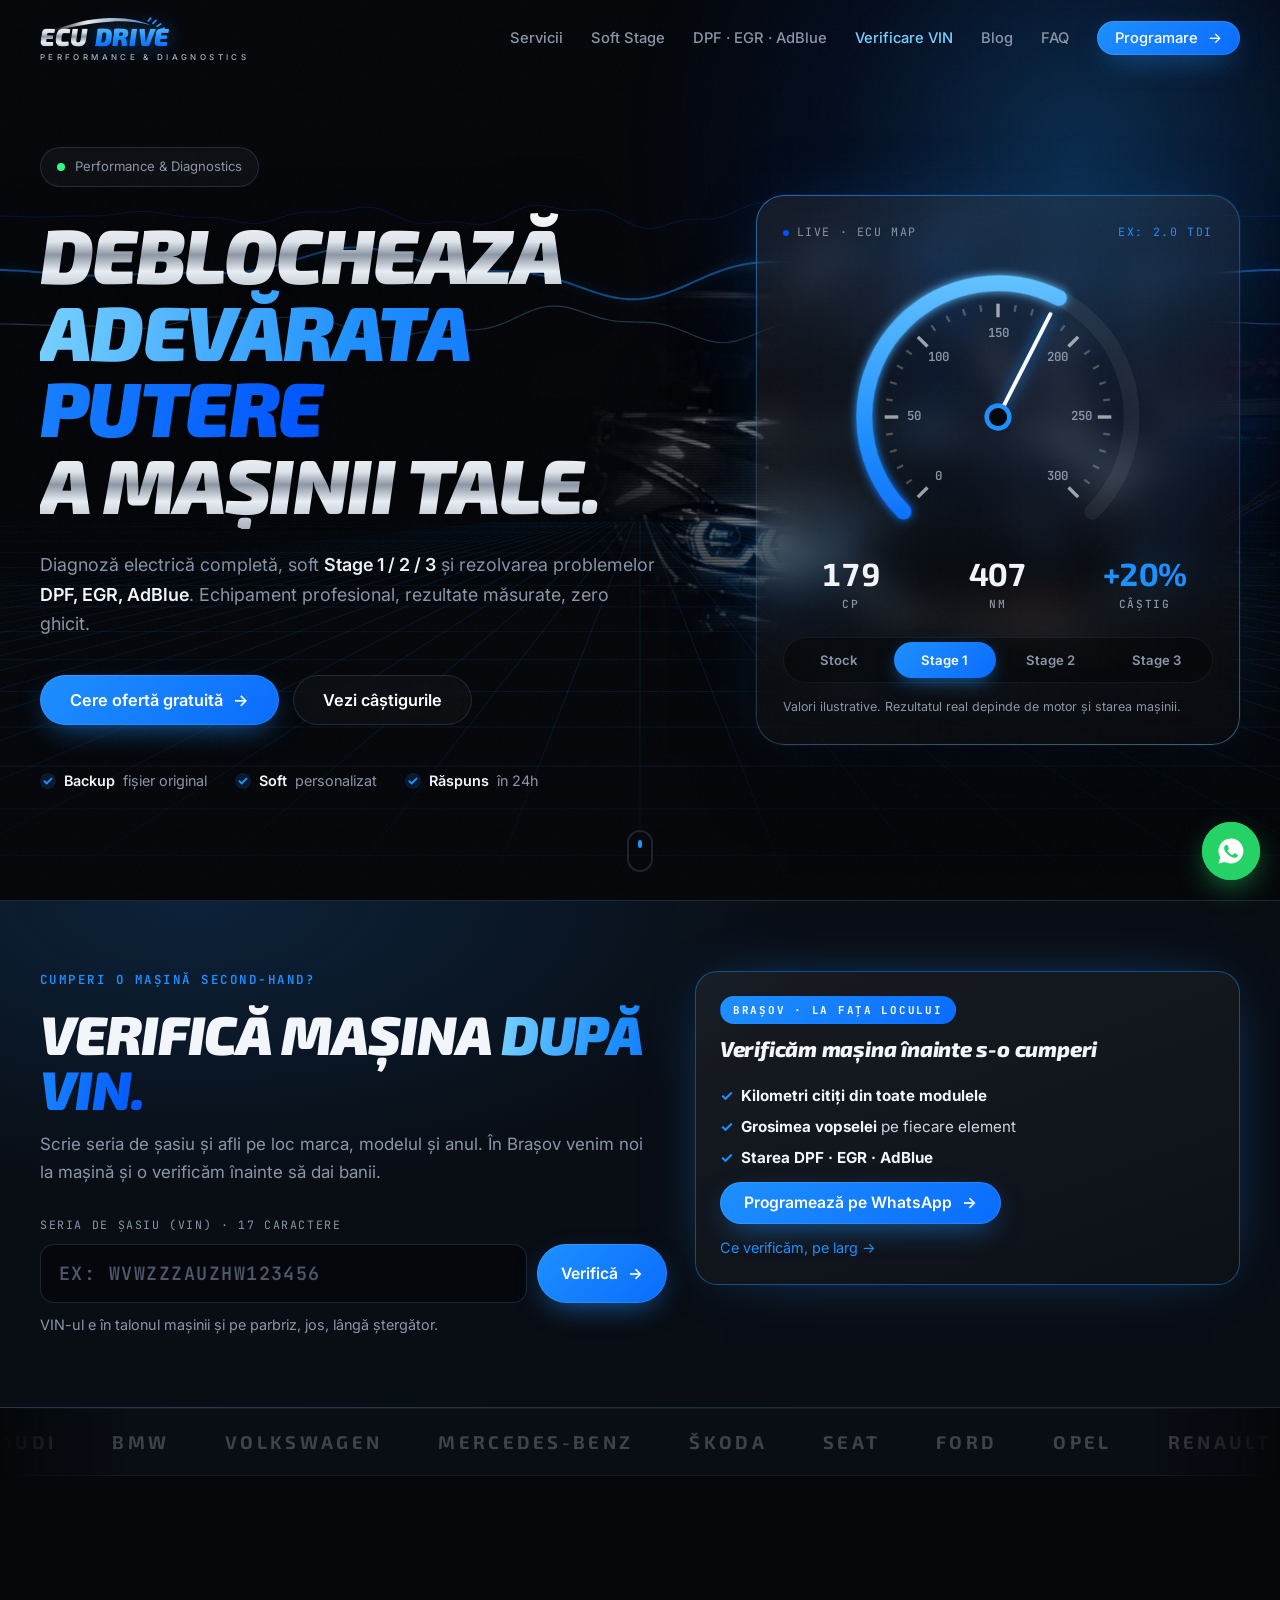
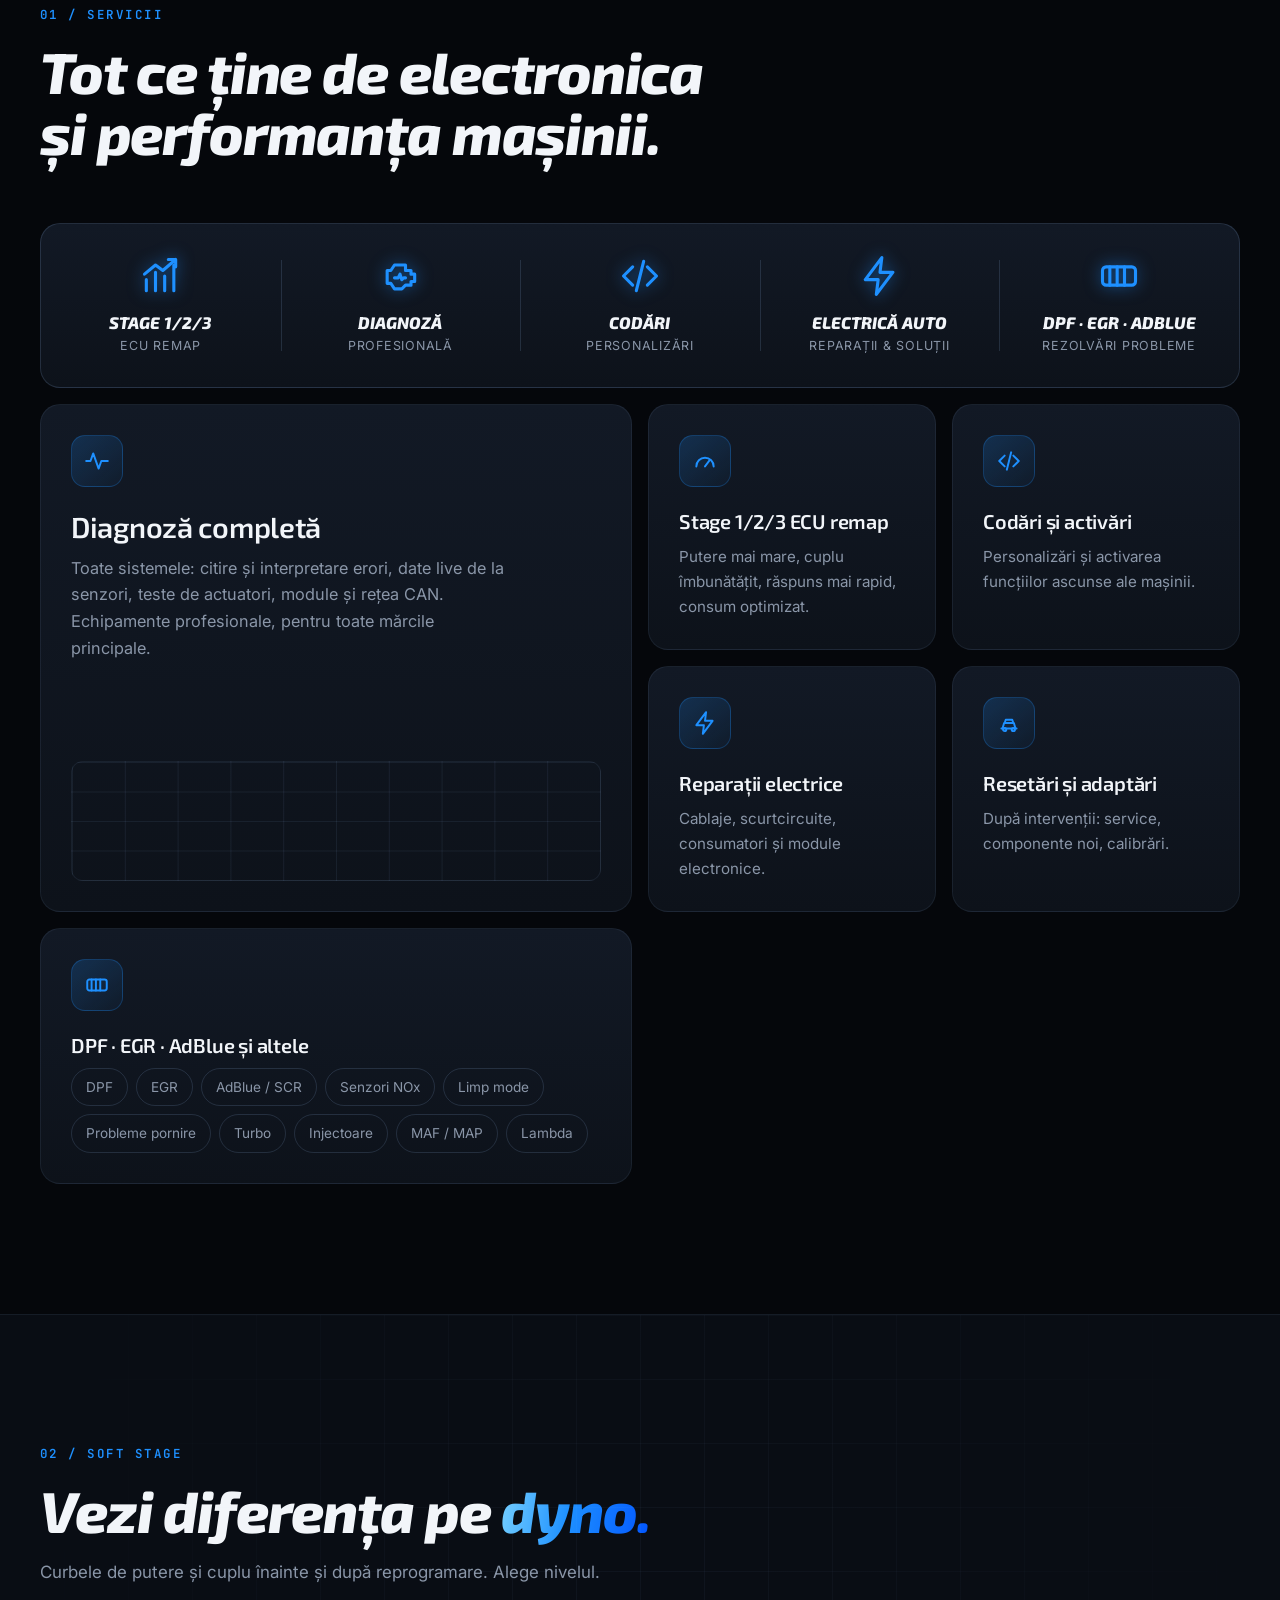
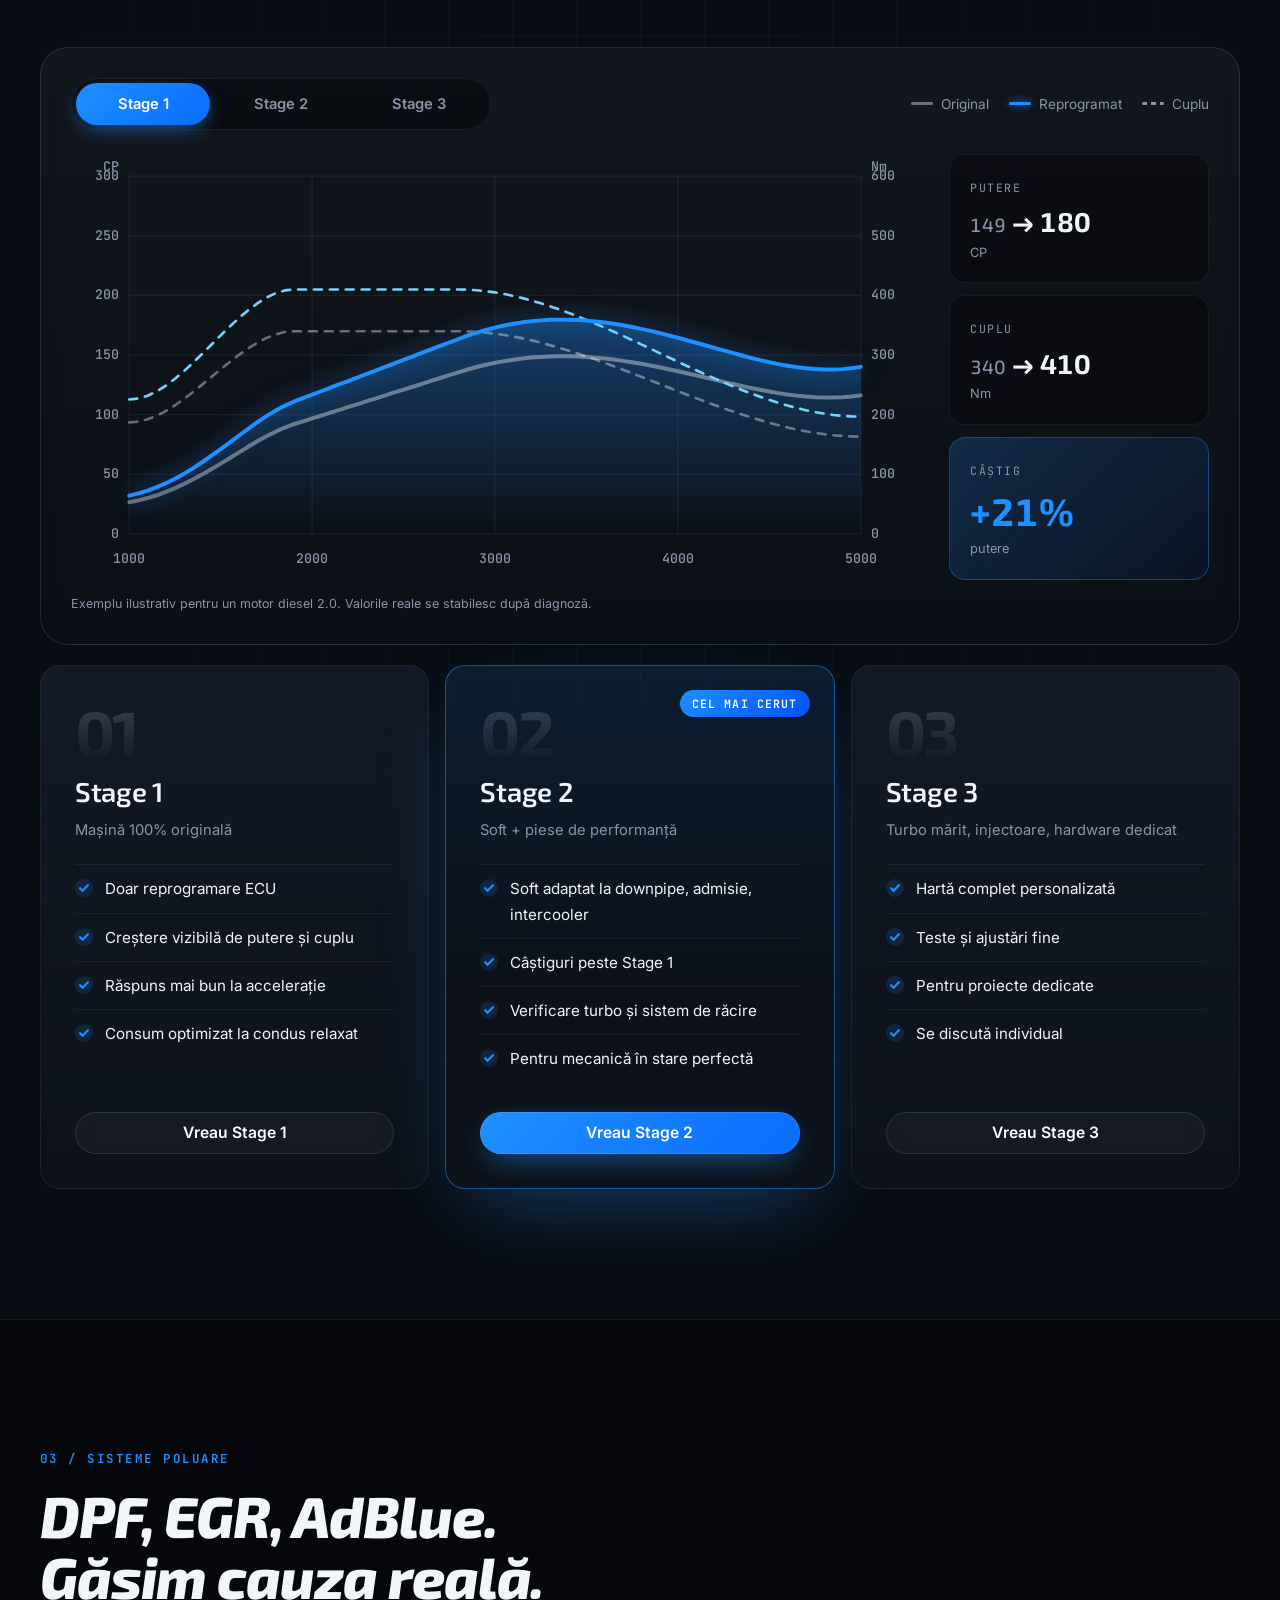
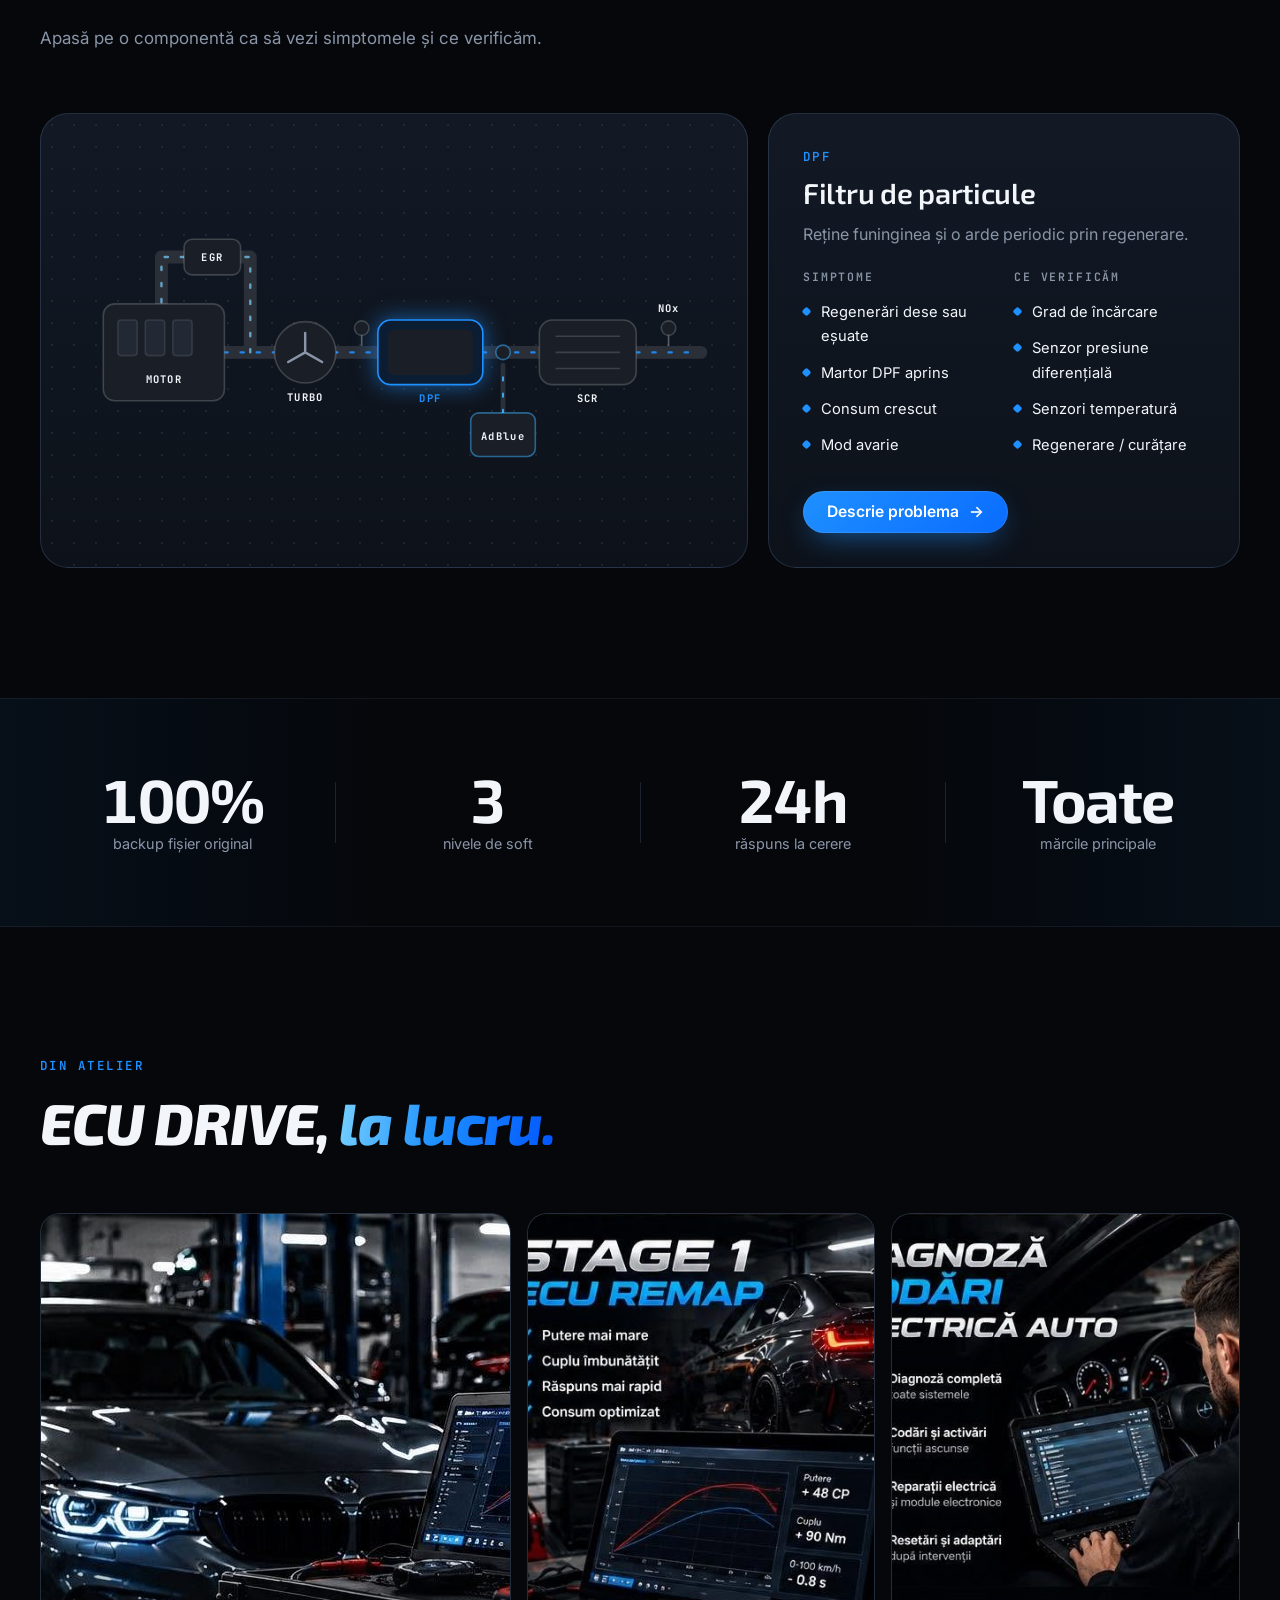
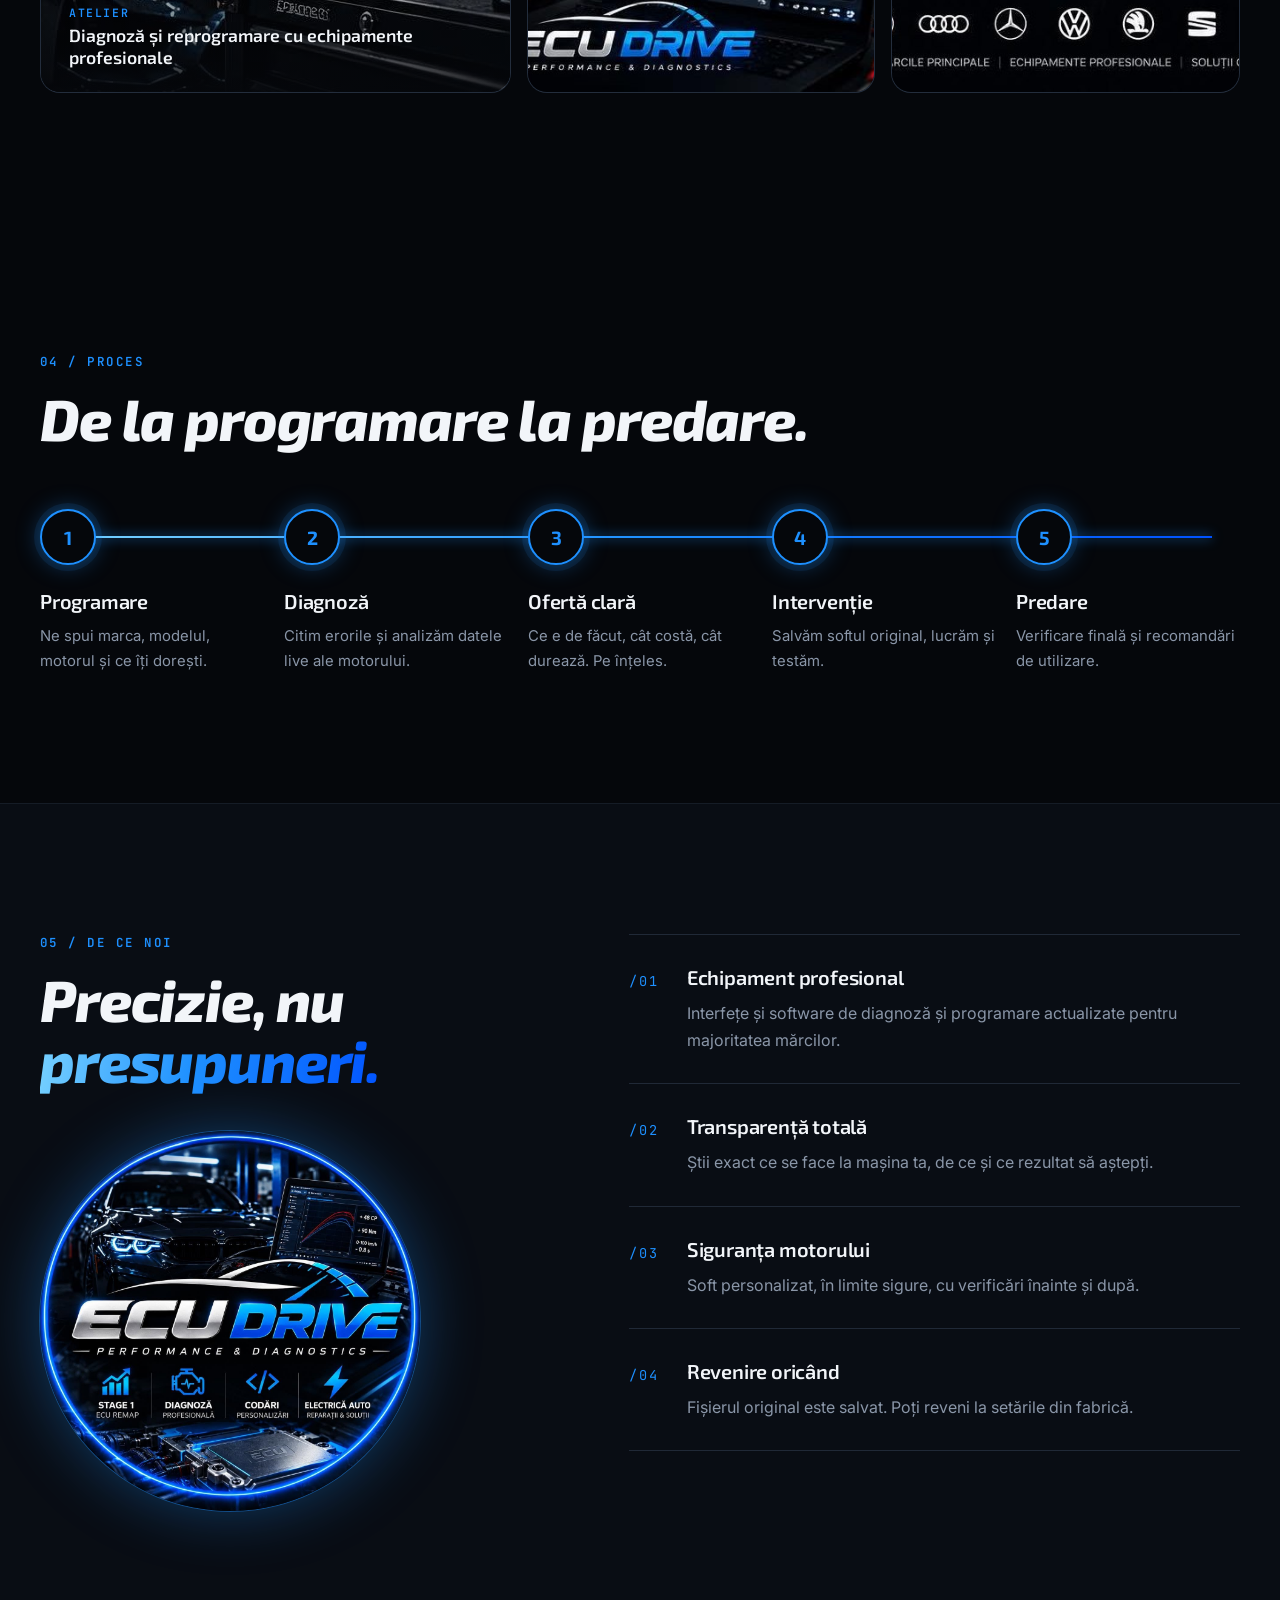
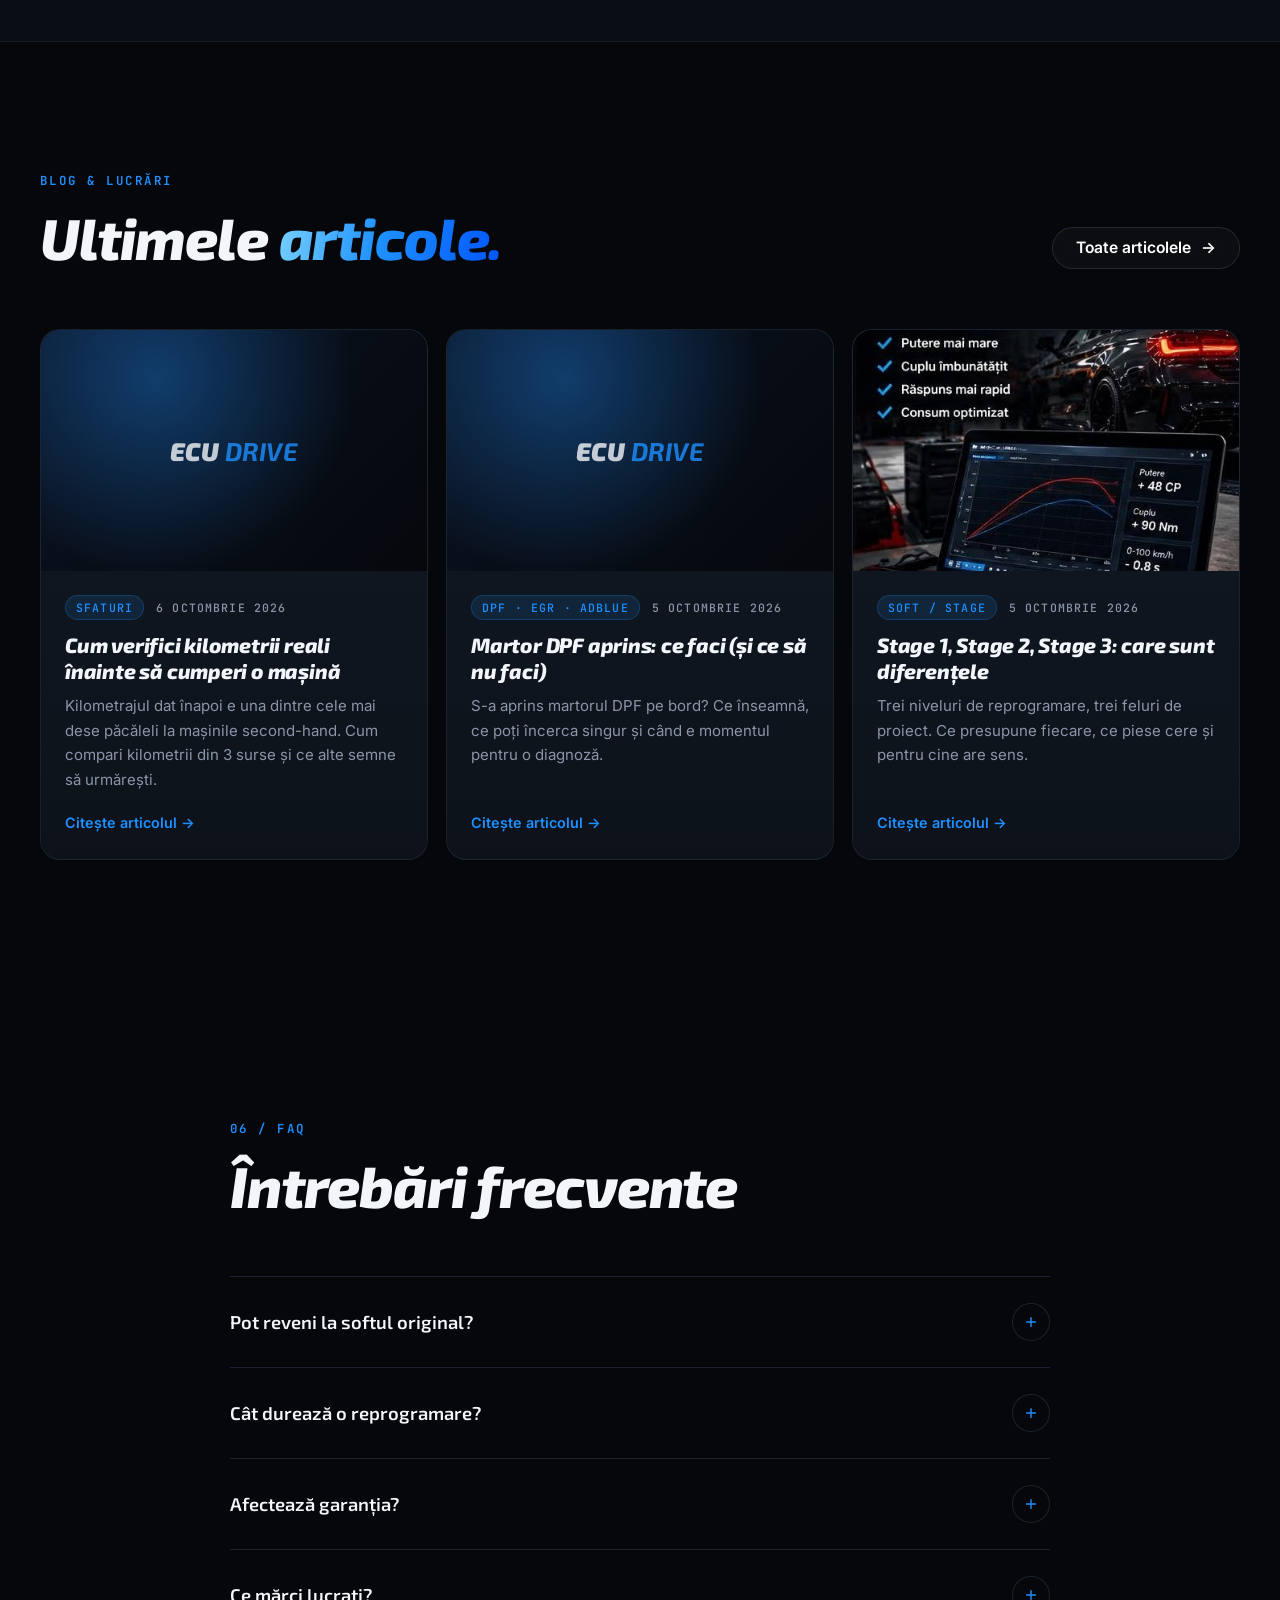
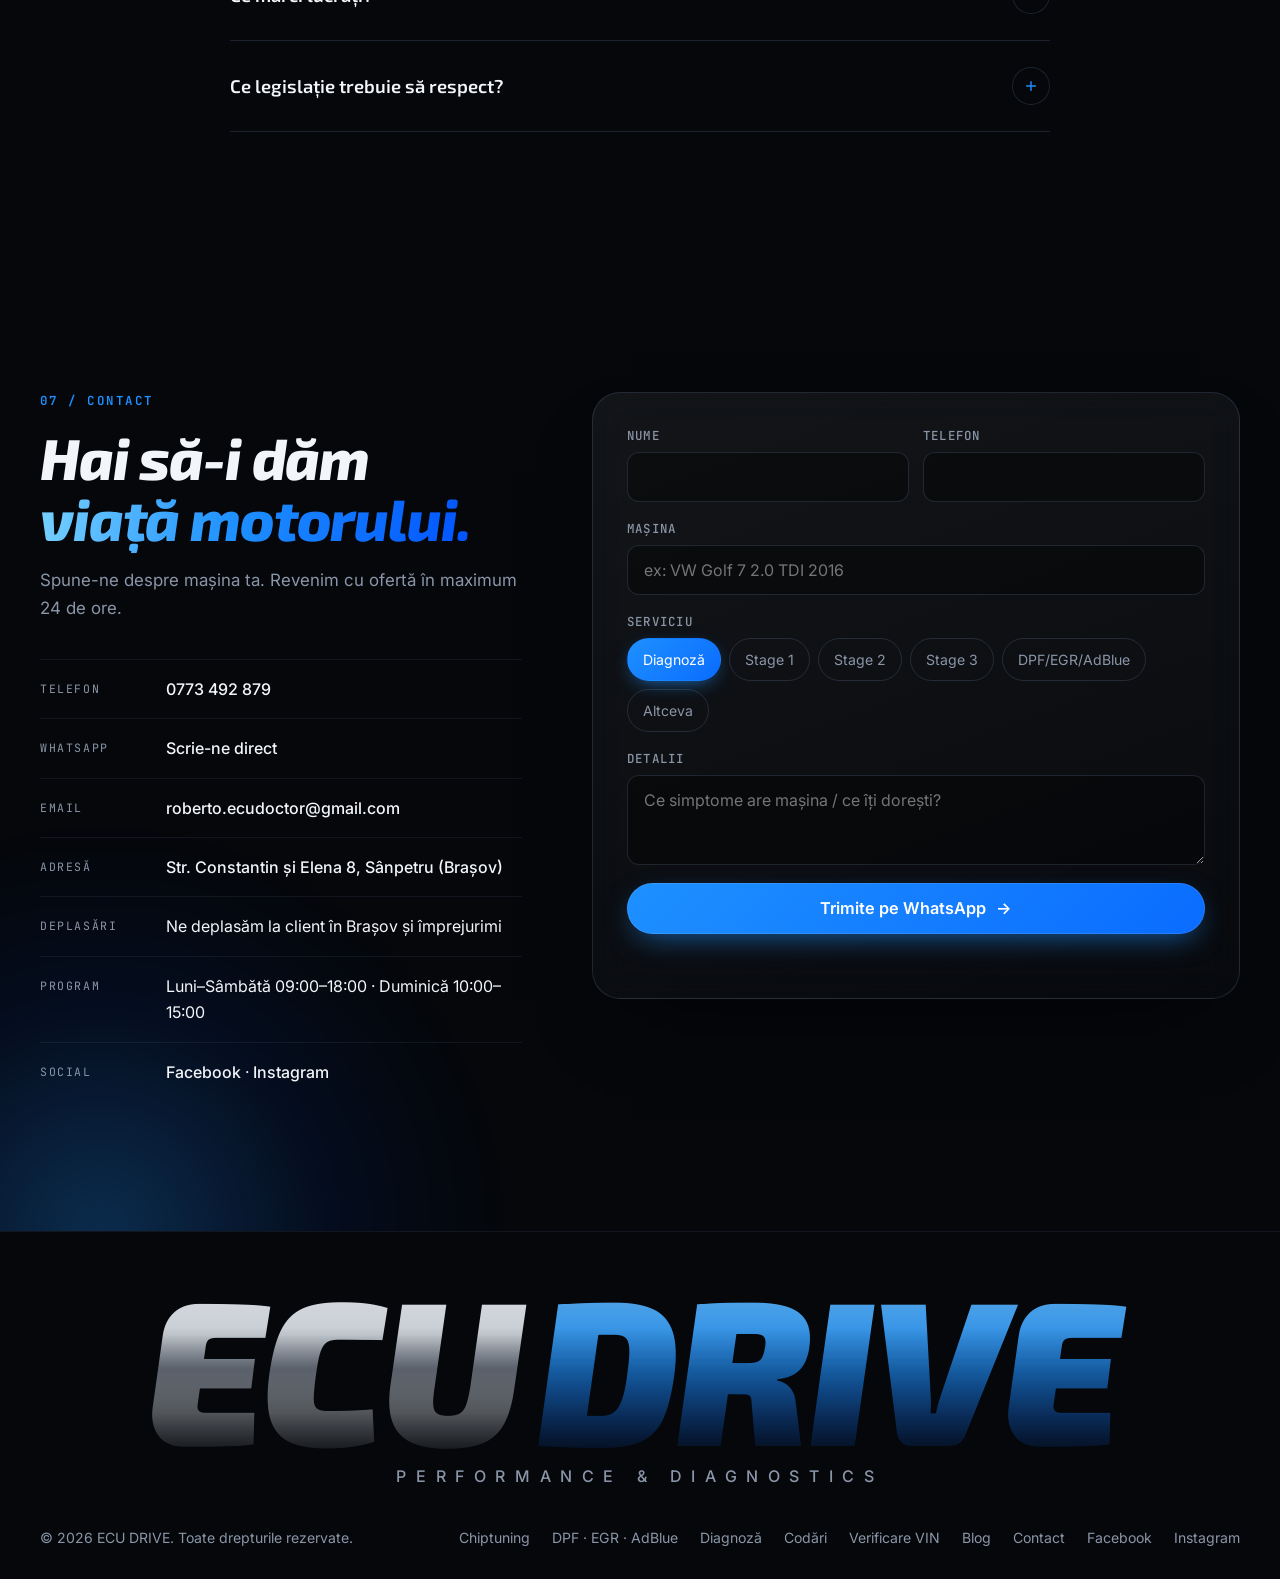
==== commit 878477bd: "Verificare VIN: carVertical ascuns până la linkul de afiliat, texte noi - cardul carVertical apare d" ====
--- a/index.html
+++ b/index.html
@@ -110,7 +110,7 @@
     <div class="vin__main">
       <p class="kicker">Cumperi o mașină second-hand?</p>
       <h2>Verifică mașina <span class="grad">după VIN.</span></h2>
-      <p class="sub">Scrie seria de șasiu și afli pe loc marca, modelul și anul. Apoi vezi istoricul online, iar în Brașov venim noi la mașină.</p>
+      <p class="sub">Scrie seria de șasiu și afli pe loc marca, modelul și anul. În Brașov venim noi la mașină și o verificăm înainte să dai banii.</p>
       <form class="vin__form" novalidate>
         <label for="vin-home" class="mono">SERIA DE ȘASIU (VIN) · 17 CARACTERE</label>
         <div class="vin__row"><input id="vin-home" name="vin" autocomplete="off" autocapitalize="characters" spellcheck="false" maxlength="17" placeholder="ex: WVWZZZAUZHW123456"><button class="btn" type="submit">Verifică <i>→</i></button></div>
@@ -119,7 +119,7 @@
       <div class="vin__res" hidden></div>
     </div>
     <div class="vin__side">
-      <article class="vin__card">
+      <article class="vin__card vin__card--cv" hidden>
         <span class="vin__tag">Raport online</span>
         <h3>Istoricul complet al mașinii</h3>
         <ul><li>Kilometri înregistrați în timp</li><li>Daune și accidente</li><li>Verificare furt</li><li>Poze din anunțuri mai vechi</li></ul>
@@ -129,7 +129,7 @@
       <article class="vin__card vin__card--ecu">
         <span class="vin__tag vin__tag--hot">Brașov · la fața locului</span>
         <h3>Verificăm mașina înainte s-o cumperi</h3>
-        <ul><li><b>Kilometri din 3 surse</b>: module, ITP, istoric</li><li><b>Grosimea vopselei</b> pe fiecare element</li><li><b>Diagnoză completă</b> și DPF · EGR · AdBlue</li></ul>
+        <ul><li><b>Kilometri citiți din toate modulele</b></li><li><b>Grosimea vopselei</b> pe fiecare element</li><li><b>Starea DPF · EGR · AdBlue</b></li></ul>
         <a class="btn" data-vin-wa href="https://wa.me/40773492879" target="_blank" rel="noopener">Programează pe WhatsApp <i>→</i></a>
         <a class="vin__more" href="verificare-masina-vin-brasov.html">Ce verificăm, pe larg →</a>
       </article>
--- a/style.css
+++ b/style.css
@@ -531,6 +531,7 @@
 .vin__hint{margin-top:16px;font-size:.88rem;color:var(--mute)}
 .vin__side{display:grid;gap:16px}
 .vin__card{padding:24px;border-radius:22px;border:1px solid var(--line2);background:linear-gradient(160deg,rgba(255,255,255,.06),rgba(255,255,255,.015));display:grid;gap:12px;justify-items:start}
+.vin__card[hidden]{display:none}
 .vin__card--ecu{border-color:rgba(30,144,255,.45);box-shadow:0 0 60px -30px rgba(30,144,255,.8)}
 .vin__card h3{font:italic 800 1.35rem/1.15 var(--fh)}
 .vin__card ul{list-style:none;display:grid;gap:6px;padding:0;margin:0;color:#cfd6e0;font-size:.95rem}
